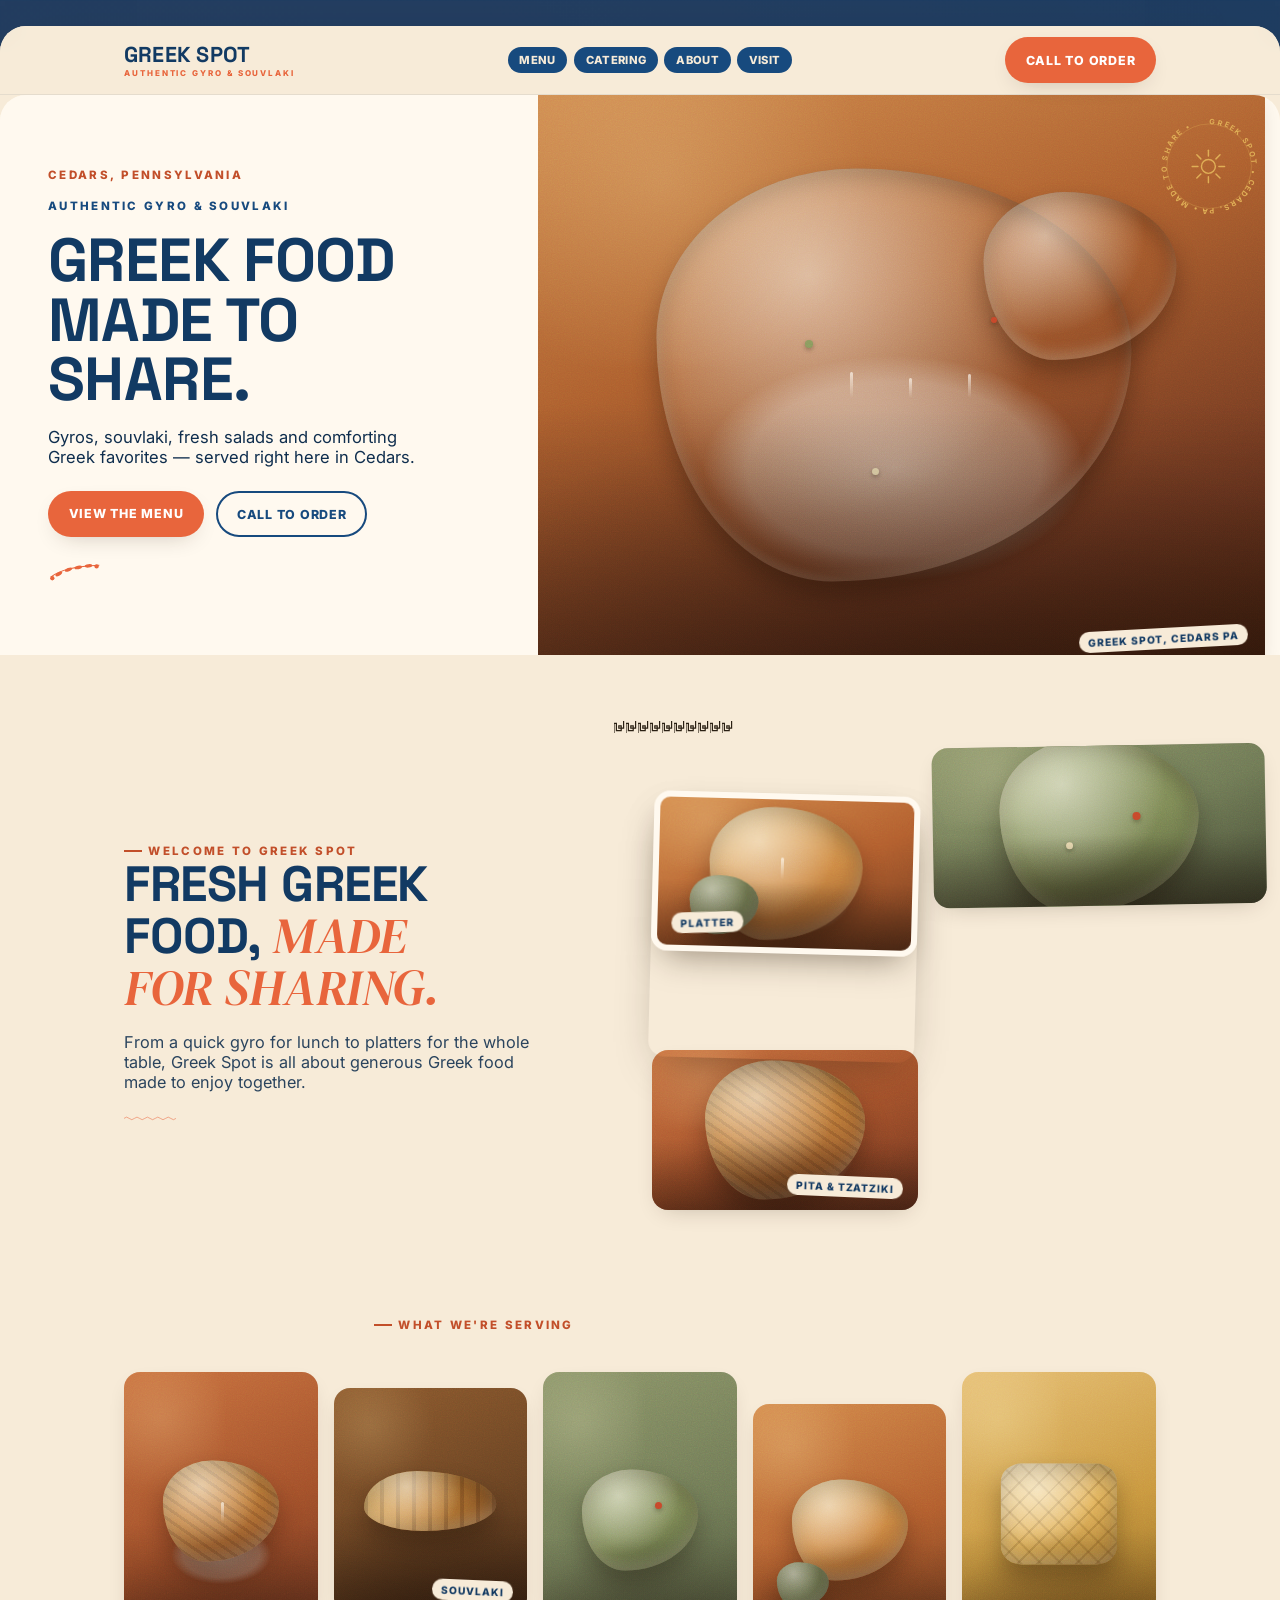
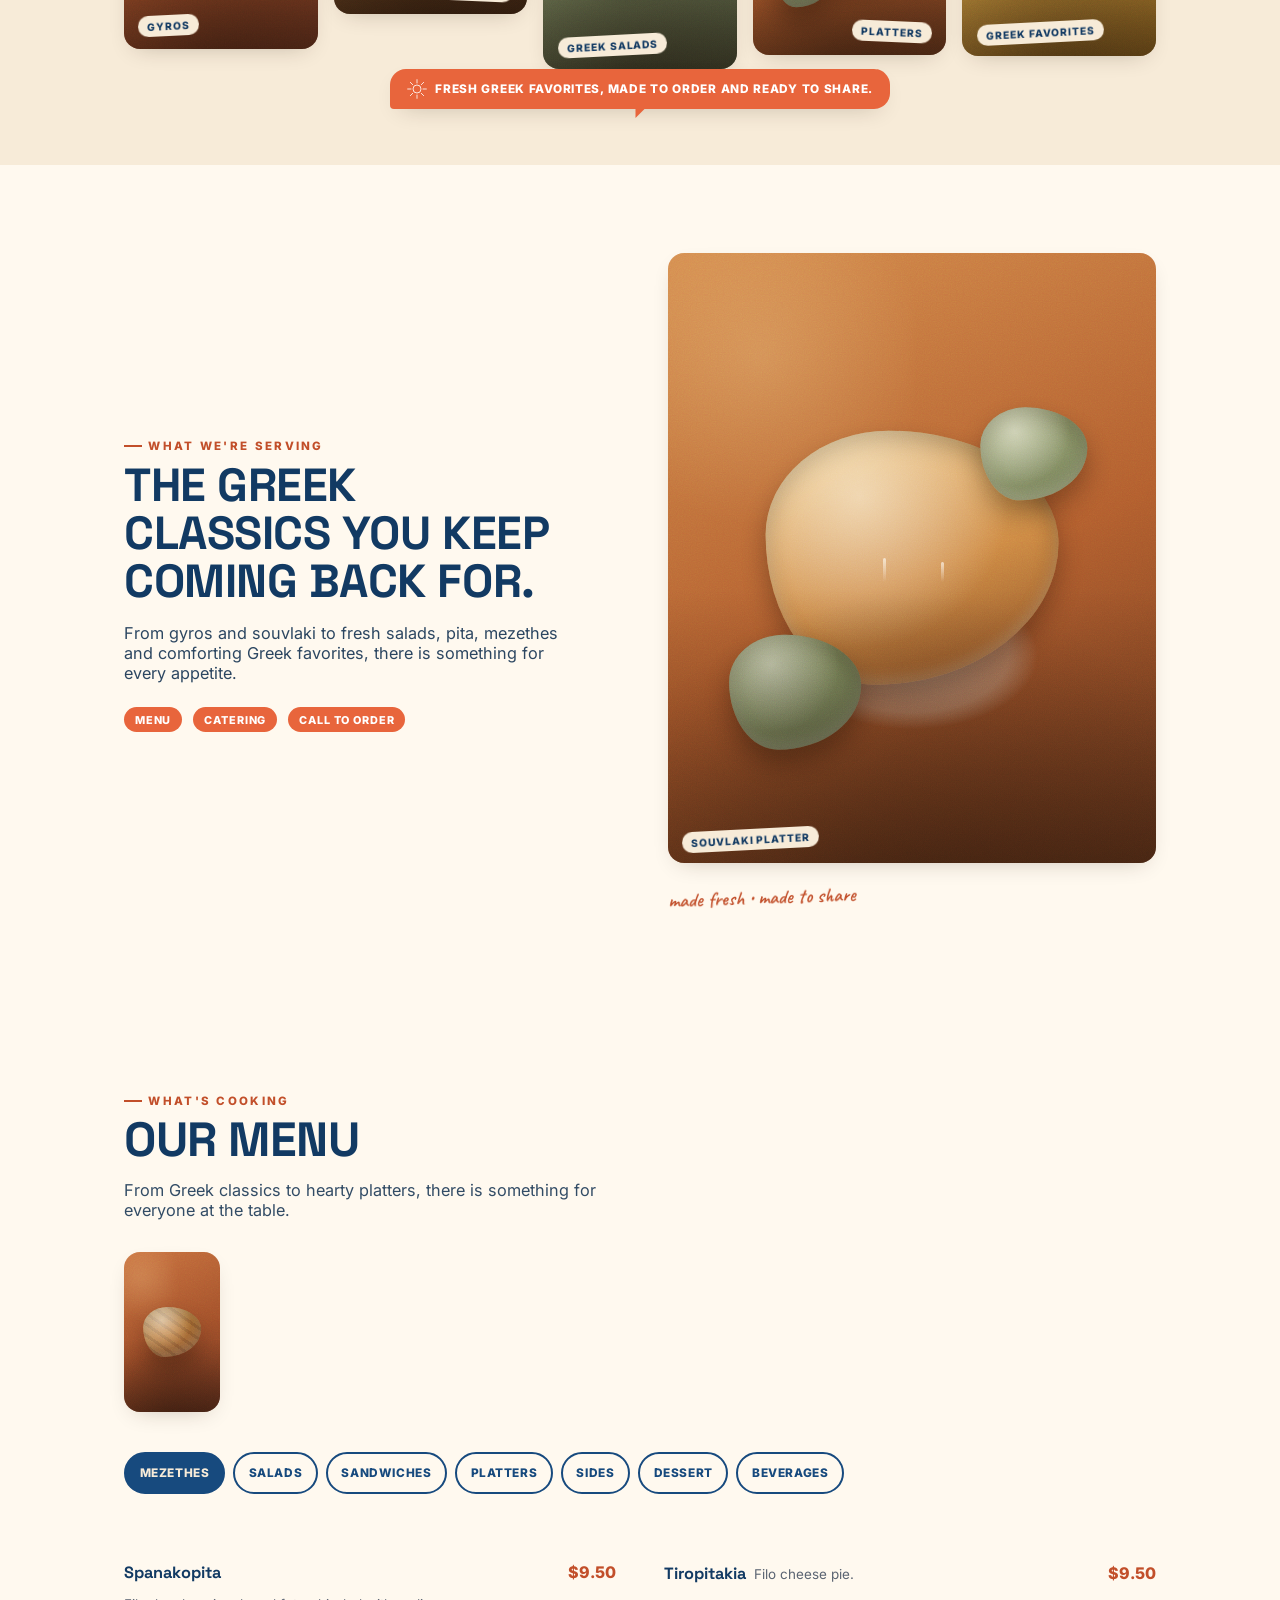
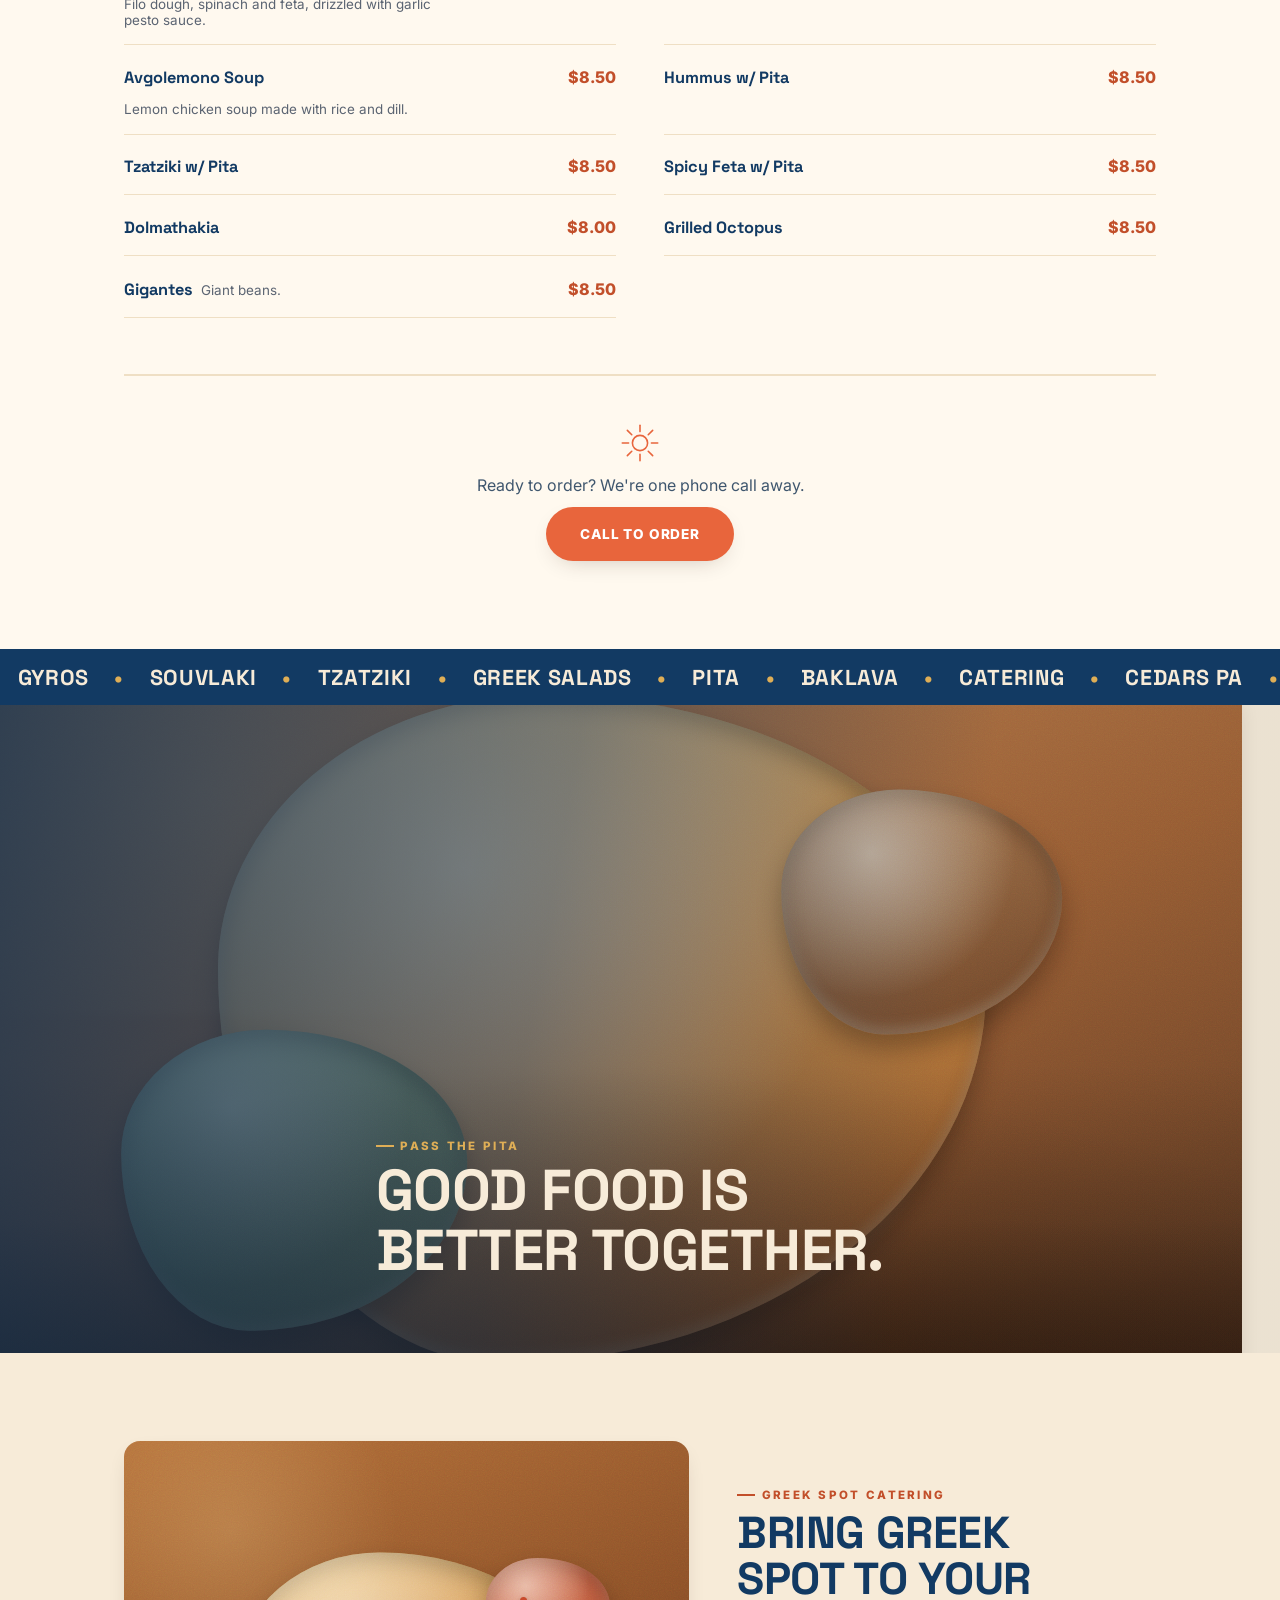
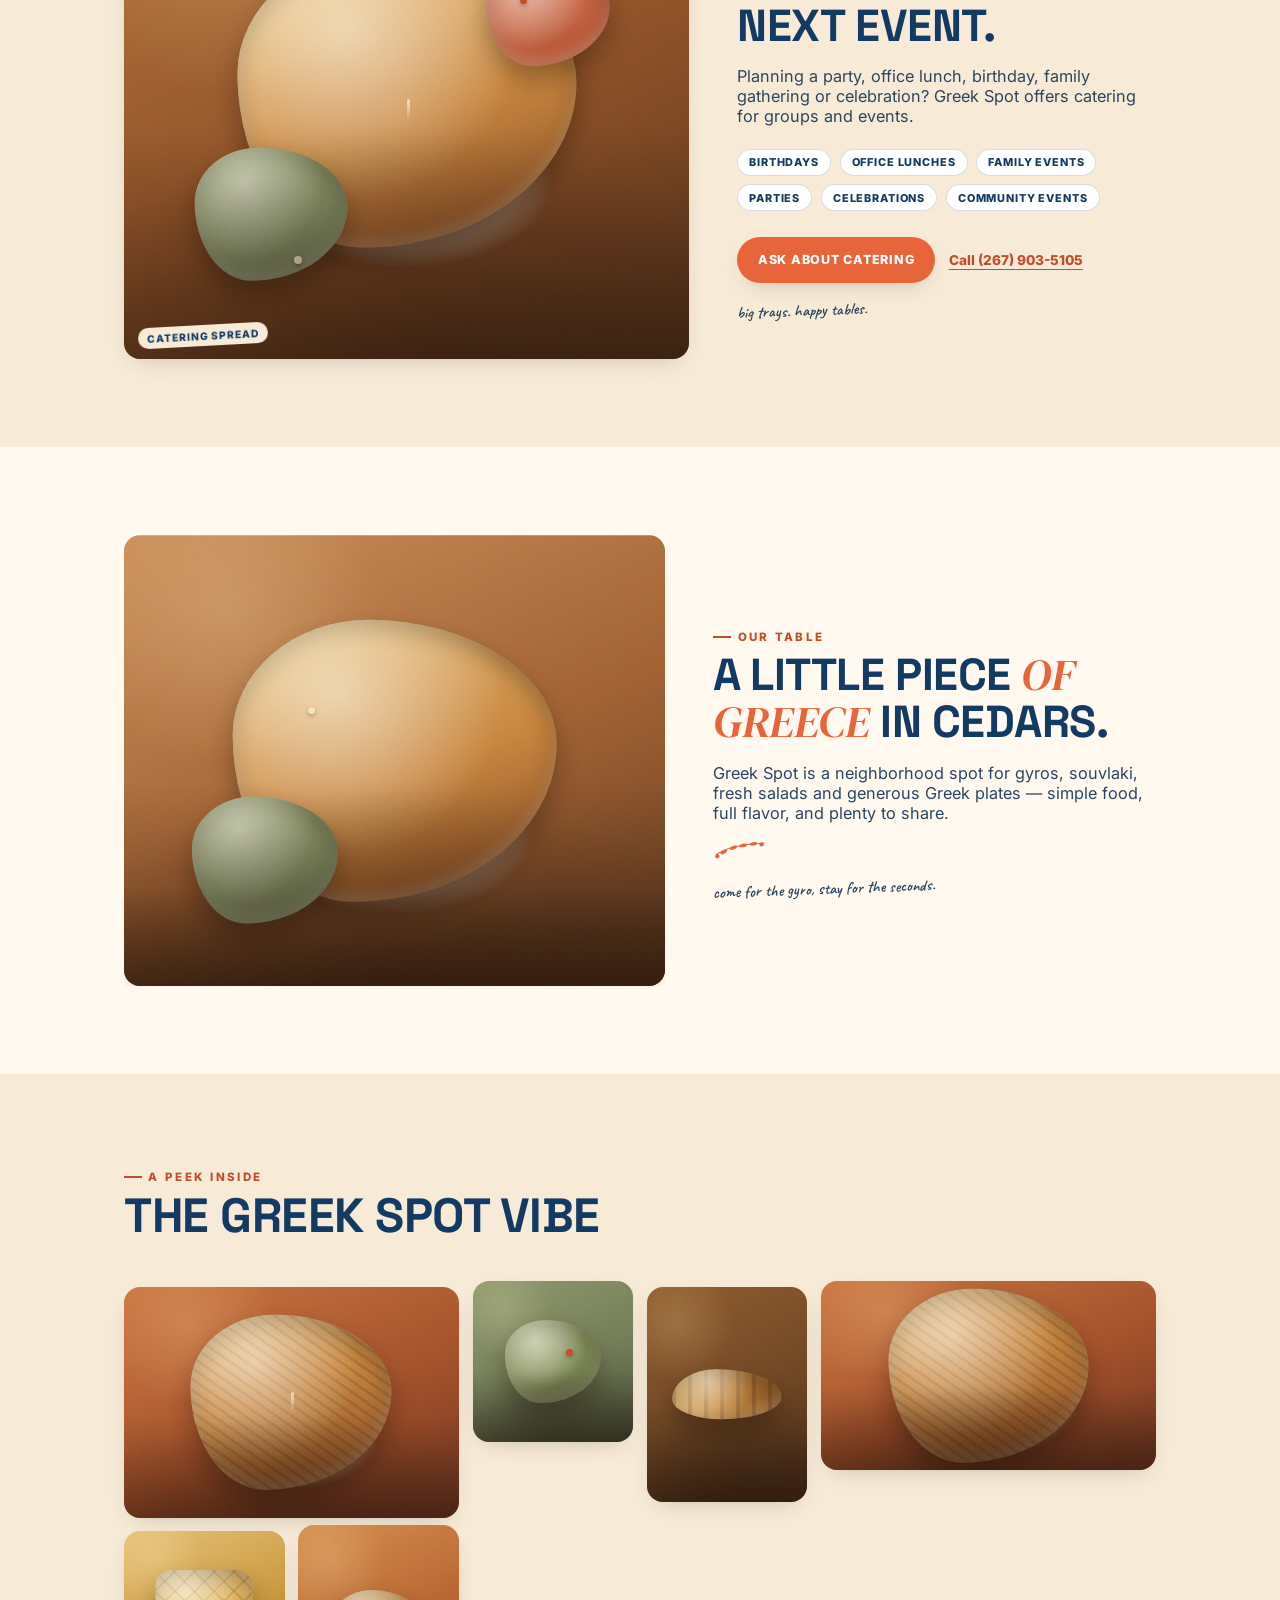
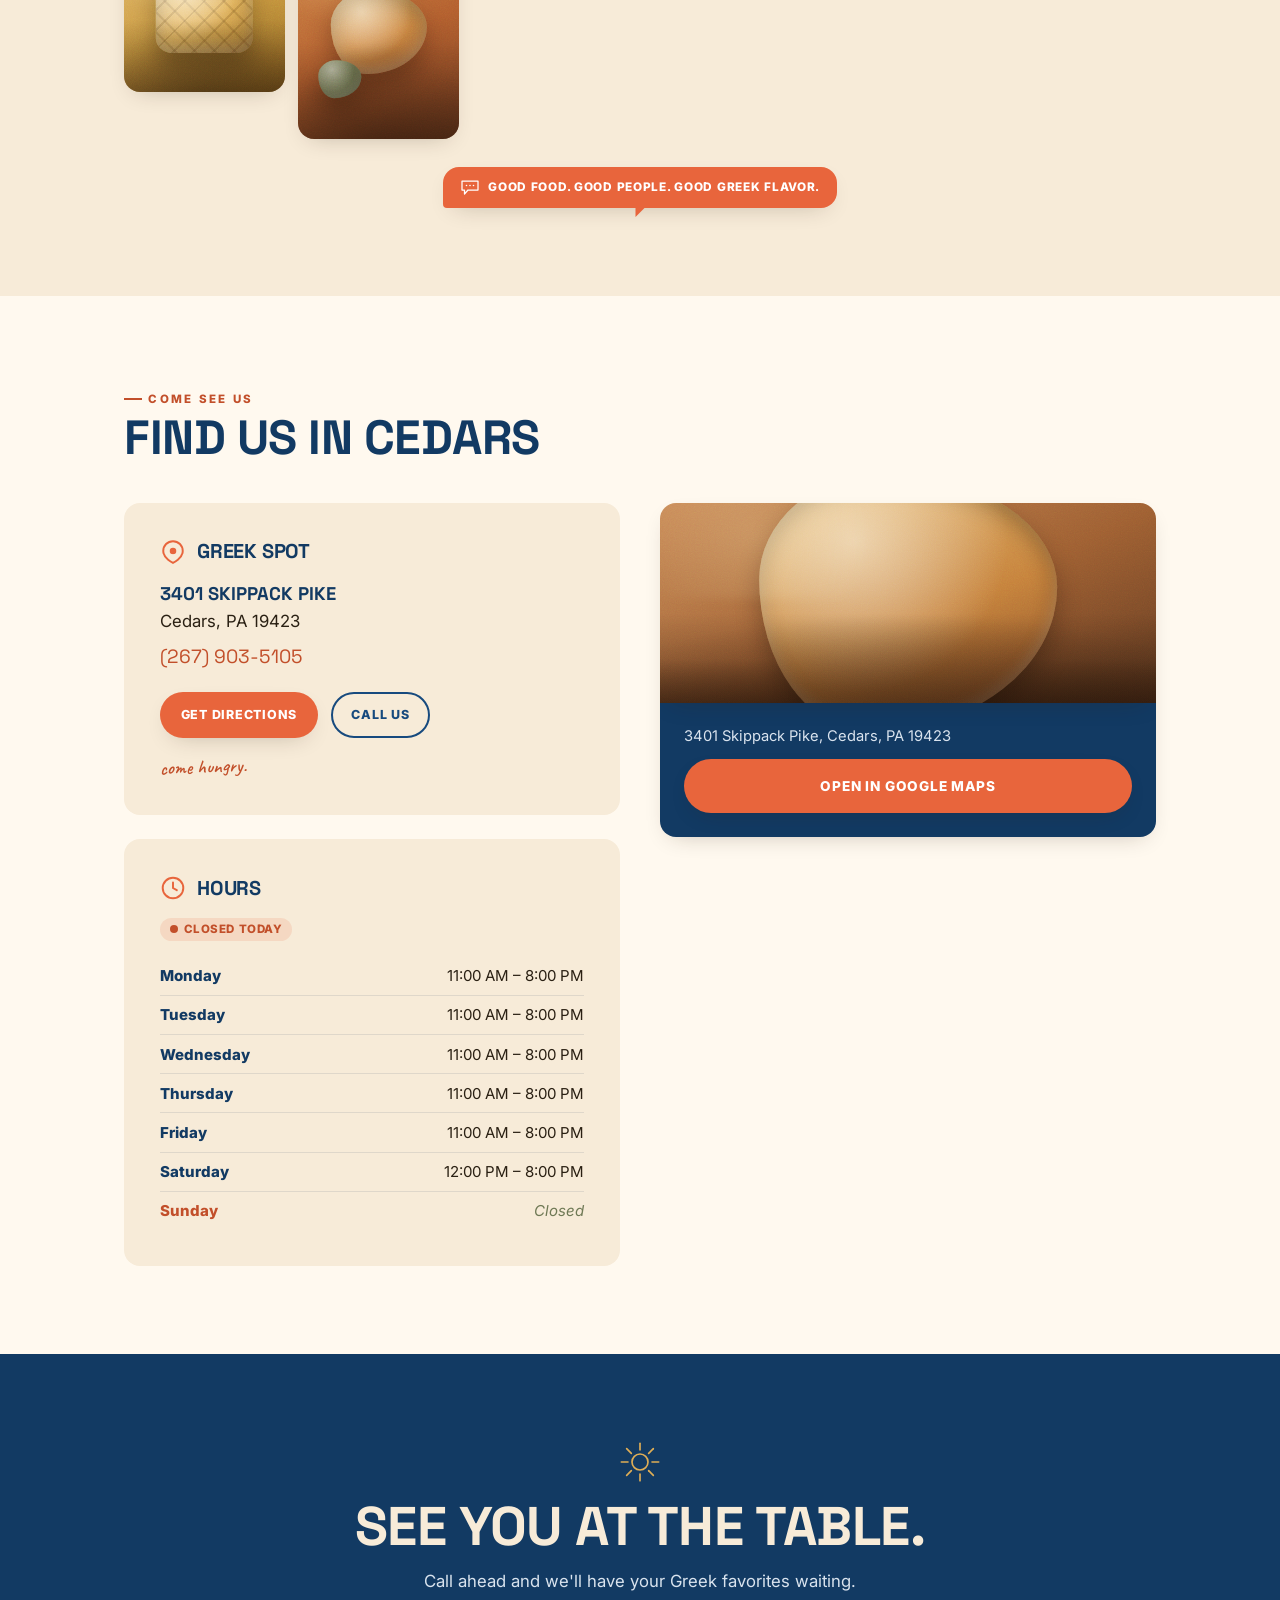
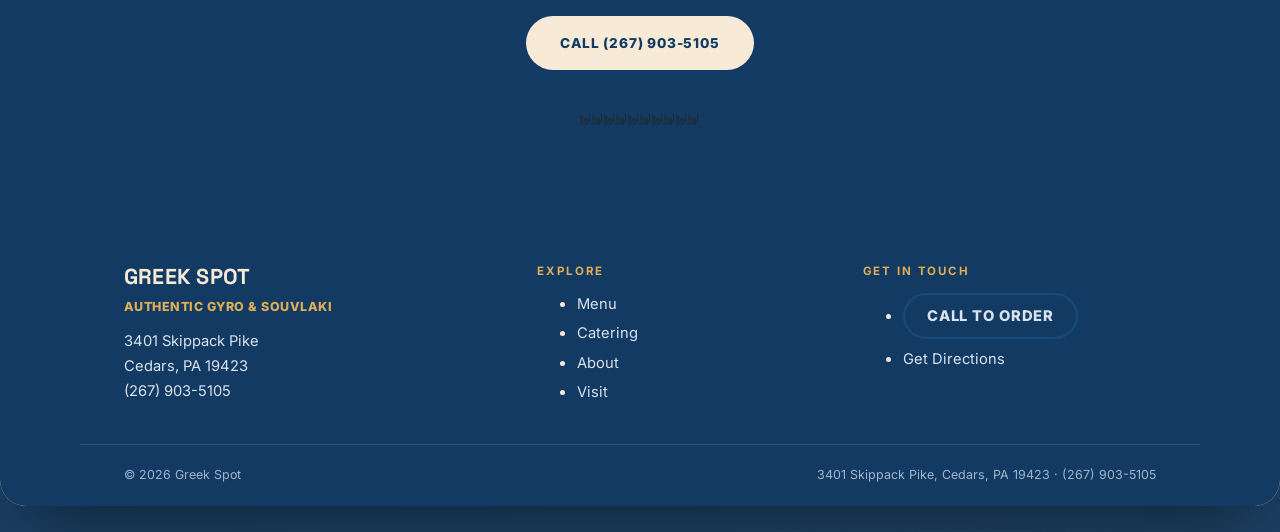
==== index.html @ 57c4d868 "Warm up the visual system: motion, texture, and honest food imagery Rebuilds the flat icon-on-solid-" ====
<!doctype html>
<html lang="en">
<head>
<meta charset="UTF-8">
<meta name="viewport" content="width=device-width, initial-scale=1.0">
<title>Greek Spot | Authentic Greek Food in Cedars, PA</title>
<meta name="description" content="Greek Spot in Cedars, PA serves authentic Greek favorites including gyros, souvlaki, salads, platters and more. Catering available. Call (267) 903-5105.">
<meta name="keywords" content="Greek restaurant Cedars PA, Greek food Cedars PA, gyro Cedars PA, souvlaki Cedars PA, Mediterranean food Cedars PA, Greek catering Cedars PA, Greek restaurant near Skippack, catering near Cedars PA">
<meta name="theme-color" content="#0B3B6E">

<!-- Open Graph -->
<meta property="og:type" content="restaurant.restaurant">
<meta property="og:title" content="Greek Spot | Authentic Greek Food in Cedars, PA">
<meta property="og:description" content="Gyros, souvlaki, Greek classics and Mediterranean favorites in Cedars, PA. Catering available. Call (267) 903-5105.">
<meta property="og:locale" content="en_US">

<link rel="icon" href="data:image/svg+xml,%3Csvg xmlns='http://www.w3.org/2000/svg' viewBox='0 0 64 64'%3E%3Crect width='64' height='64' rx='12' fill='%230B3B6E'/%3E%3Ccircle cx='32' cy='24' r='10' fill='none' stroke='%23F8EEDC' stroke-width='3'/%3E%3Cpath d='M32 8v6M32 42v6M8 24h6M52 24h6M15 7l4 4M45 7l-4 4' stroke='%23F8EEDC' stroke-width='3' stroke-linecap='round'/%3E%3C/svg%3E">

<link rel="preconnect" href="https://fonts.googleapis.com">
<link rel="preconnect" href="https://fonts.gstatic.com" crossorigin>
<link href="https://fonts.googleapis.com/css2?family=Space+Grotesk:wght@500;700&family=DM+Serif+Display:ital@0;1&family=Inter:wght@400;500;700;800&family=Caveat:wght@600;700&display=swap" rel="stylesheet">

<link rel="stylesheet" href="css/style.css">

<script type="application/ld+json">
{
  "@context": "https://schema.org",
  "@type": "Restaurant",
  "name": "Greek Spot",
  "servesCuisine": ["Greek", "Mediterranean"],
  "priceRange": "$$",
  "telephone": "+12679035105",
  "image": "",
  "address": {
    "@type": "PostalAddress",
    "streetAddress": "3401 Skippack Pike",
    "addressLocality": "Cedars",
    "addressRegion": "PA",
    "postalCode": "19423",
    "addressCountry": "US"
  },
  "acceptsReservations": "False",
  "openingHoursSpecification": [
    { "@type": "OpeningHoursSpecification", "dayOfWeek": "Monday", "opens": "11:00", "closes": "20:00" },
    { "@type": "OpeningHoursSpecification", "dayOfWeek": "Tuesday", "opens": "11:00", "closes": "20:00" },
    { "@type": "OpeningHoursSpecification", "dayOfWeek": "Wednesday", "opens": "11:00", "closes": "20:00" },
    { "@type": "OpeningHoursSpecification", "dayOfWeek": "Thursday", "opens": "11:00", "closes": "20:00" },
    { "@type": "OpeningHoursSpecification", "dayOfWeek": "Friday", "opens": "11:00", "closes": "20:00" },
    { "@type": "OpeningHoursSpecification", "dayOfWeek": "Saturday", "opens": "12:00", "closes": "20:00" }
  ],
  "menu": "https://example.com/#menu",
  "hasMenu": {
    "@type": "Menu",
    "name": "Greek Spot Menu"
  }
}
</script>
</head>
<body>
<a class="skip-link" href="#main">Skip to main content</a>

<div class="page-frame">
<div class="site-shell">

<!-- =========================================================
     SVG SYMBOL SPRITE — decorative Greek-inspired line art
     ========================================================= -->
<svg class="visually-hidden" aria-hidden="true" focusable="false">
  <defs>
    <symbol id="icon-key" viewBox="0 0 200 20">
      <pattern id="keyTile" width="20" height="20" patternUnits="userSpaceOnUse">
        <path d="M0 20 V4 H4 V16 H12 V8 H8 V12 H16 V0" fill="none" stroke="currentColor" stroke-width="2"/>
      </pattern>
      <rect width="200" height="20" fill="url(#keyTile)"/>
    </symbol>
    <symbol id="icon-olive" viewBox="0 0 100 40">
      <path d="M5 30 Q30 10 95 8" fill="none" stroke="currentColor" stroke-width="2"/>
      <ellipse cx="20" cy="24" rx="7" ry="3.2" transform="rotate(-30 20 24)" fill="currentColor"/>
      <ellipse cx="38" cy="16" rx="7" ry="3.2" transform="rotate(-20 38 16)" fill="currentColor"/>
      <ellipse cx="56" cy="12" rx="7" ry="3.2" transform="rotate(-10 56 12)" fill="currentColor"/>
      <ellipse cx="75" cy="9" rx="7" ry="3.2" transform="rotate(-5 75 9)" fill="currentColor"/>
      <circle cx="90" cy="10" r="4" fill="currentColor"/>
      <circle cx="8" cy="32" r="4" fill="currentColor"/>
    </symbol>
    <symbol id="icon-column" viewBox="0 0 40 100">
      <rect x="4" y="8" width="32" height="6" fill="currentColor"/>
      <path d="M8 14 h24 l-3 6 h-18 z" fill="currentColor"/>
      <rect x="10" y="20" width="20" height="66" fill="none" stroke="currentColor" stroke-width="2"/>
      <line x1="14" y1="20" x2="14" y2="86" stroke="currentColor" stroke-width="1"/>
      <line x1="20" y1="20" x2="20" y2="86" stroke="currentColor" stroke-width="1"/>
      <line x1="26" y1="20" x2="26" y2="86" stroke="currentColor" stroke-width="1"/>
      <rect x="4" y="86" width="32" height="6" fill="currentColor"/>
      <rect x="0" y="92" width="40" height="6" fill="currentColor"/>
    </symbol>
    <symbol id="icon-sun" viewBox="0 0 60 60">
      <circle cx="30" cy="30" r="12" fill="none" stroke="currentColor" stroke-width="2.5"/>
      <g stroke="currentColor" stroke-width="2.5" stroke-linecap="round">
        <line x1="30" y1="2" x2="30" y2="12"/>
        <line x1="30" y1="48" x2="30" y2="58"/>
        <line x1="2" y1="30" x2="12" y2="30"/>
        <line x1="48" y1="30" x2="58" y2="30"/>
        <line x1="10" y1="10" x2="17" y2="17"/>
        <line x1="43" y1="43" x2="50" y2="50"/>
        <line x1="50" y1="10" x2="43" y2="17"/>
        <line x1="17" y1="43" x2="10" y2="50"/>
      </g>
    </symbol>
    <symbol id="icon-amphora" viewBox="0 0 60 100">
      <path d="M22 6 h16 v8 c8 4 12 14 12 24 c0 20 -8 26 -8 40 c0 10 4 12 4 16 h-32 c0-4 4-6 4-16 c0-14 -8-20 -8-40 c0-10 4-20 12-24z" fill="none" stroke="currentColor" stroke-width="2.5"/>
      <line x1="8" y1="34" x2="0" y2="26" stroke="currentColor" stroke-width="2.5"/>
      <line x1="52" y1="34" x2="60" y2="26" stroke="currentColor" stroke-width="2.5"/>
      <path d="M8 34 C2 40 2 50 10 54" fill="none" stroke="currentColor" stroke-width="2.5"/>
      <path d="M52 34 C58 40 58 50 50 54" fill="none" stroke="currentColor" stroke-width="2.5"/>
      <line x1="18" y1="50" x2="42" y2="50" stroke="currentColor" stroke-width="1.5"/>
    </symbol>
    <symbol id="icon-skewer" viewBox="0 0 100 40">
      <line x1="4" y1="20" x2="96" y2="20" stroke="currentColor" stroke-width="2.5" stroke-linecap="round"/>
      <rect x="14" y="10" width="14" height="20" rx="3" fill="currentColor"/>
      <rect x="34" y="8" width="14" height="24" rx="3" fill="currentColor" opacity="0.8"/>
      <rect x="54" y="10" width="14" height="20" rx="3" fill="currentColor"/>
      <rect x="74" y="8" width="14" height="24" rx="3" fill="currentColor" opacity="0.8"/>
    </symbol>
    <symbol id="icon-gyro" viewBox="0 0 60 80">
      <path d="M30 4 C14 4 8 40 8 56 C8 68 18 76 30 76 C42 76 52 68 52 56 C52 40 46 4 30 4 Z" fill="none" stroke="currentColor" stroke-width="2.5"/>
      <path d="M14 24 h32 M12 38 h36 M12 52 h36 M16 64 h28" stroke="currentColor" stroke-width="1.6"/>
    </symbol>
    <symbol id="icon-bowl" viewBox="0 0 80 50">
      <path d="M6 20 h68 c0 16 -15 26 -34 26 S6 36 6 20 Z" fill="none" stroke="currentColor" stroke-width="2.5"/>
      <ellipse cx="40" cy="20" rx="34" ry="7" fill="none" stroke="currentColor" stroke-width="2.5"/>
      <circle cx="28" cy="18" r="3" fill="currentColor"/>
      <circle cx="44" cy="15" r="3" fill="currentColor"/>
      <circle cx="54" cy="19" r="3" fill="currentColor"/>
    </symbol>
    <symbol id="icon-wave" viewBox="0 0 200 20">
      <path d="M0 10 Q10 0 20 10 T40 10 T60 10 T80 10 T100 10 T120 10 T140 10 T160 10 T180 10 T200 10" fill="none" stroke="currentColor" stroke-width="2"/>
    </symbol>
    <symbol id="icon-temple" viewBox="0 0 100 60">
      <polygon points="50,4 92,26 8,26" fill="none" stroke="currentColor" stroke-width="2.5"/>
      <line x1="4" y1="30" x2="96" y2="30" stroke="currentColor" stroke-width="2.5"/>
      <g stroke="currentColor" stroke-width="2.5">
        <line x1="12" y1="30" x2="12" y2="52"/>
        <line x1="24" y1="30" x2="24" y2="52"/>
        <line x1="36" y1="30" x2="36" y2="52"/>
        <line x1="50" y1="30" x2="50" y2="52"/>
        <line x1="64" y1="30" x2="64" y2="52"/>
        <line x1="76" y1="30" x2="76" y2="52"/>
        <line x1="88" y1="30" x2="88" y2="52"/>
      </g>
      <line x1="4" y1="56" x2="96" y2="56" stroke="currentColor" stroke-width="3"/>
    </symbol>
    <symbol id="icon-baklava" viewBox="0 0 80 60">
      <rect x="6" y="14" width="68" height="32" rx="2" fill="none" stroke="currentColor" stroke-width="2.5"/>
      <line x1="6" y1="30" x2="74" y2="30" stroke="currentColor" stroke-width="1.5"/>
      <line x1="20" y1="14" x2="20" y2="46" stroke="currentColor" stroke-width="1.5"/>
      <line x1="34" y1="14" x2="34" y2="46" stroke="currentColor" stroke-width="1.5"/>
      <line x1="48" y1="14" x2="48" y2="46" stroke="currentColor" stroke-width="1.5"/>
      <line x1="62" y1="14" x2="62" y2="46" stroke="currentColor" stroke-width="1.5"/>
    </symbol>
    <symbol id="icon-table" viewBox="0 0 120 80">
      <circle cx="30" cy="24" r="14" fill="none" stroke="currentColor" stroke-width="2"/>
      <circle cx="90" cy="20" r="10" fill="none" stroke="currentColor" stroke-width="2"/>
      <circle cx="60" cy="50" r="18" fill="none" stroke="currentColor" stroke-width="2"/>
      <circle cx="20" cy="58" r="9" fill="none" stroke="currentColor" stroke-width="2"/>
      <circle cx="100" cy="56" r="11" fill="none" stroke="currentColor" stroke-width="2"/>
    </symbol>
    <symbol id="icon-check" viewBox="0 0 20 20">
      <circle cx="10" cy="10" r="9" fill="none" stroke="currentColor" stroke-width="1.5"/>
      <path d="M6 10 l3 3 l6 -7" fill="none" stroke="currentColor" stroke-width="1.8" stroke-linecap="round" stroke-linejoin="round"/>
    </symbol>
    <symbol id="icon-pin" viewBox="0 0 24 24">
      <path d="M12 2 C7 2 3 6 3 11 c0 7 9 11 9 11 s9-4 9-11 c0-5-4-9-9-9z" fill="none" stroke="currentColor" stroke-width="1.8"/>
      <circle cx="12" cy="11" r="3" fill="currentColor"/>
    </symbol>
    <symbol id="icon-phone" viewBox="0 0 24 24">
      <path d="M6.6 2h3l1.6 4.6-2.2 1.7a13 13 0 0 0 6.3 6.3l1.7-2.2 4.6 1.6v3c0 1.1-.9 2-2 2C10.6 19 5 13.4 5 4.6c0-1.1.9-2 2-2z" fill="currentColor"/>
    </symbol>
    <symbol id="icon-clock" viewBox="0 0 24 24">
      <circle cx="12" cy="12" r="9.5" fill="none" stroke="currentColor" stroke-width="1.8"/>
      <path d="M12 7v5l3.5 2" fill="none" stroke="currentColor" stroke-width="1.8" stroke-linecap="round"/>
    </symbol>
    <symbol id="icon-stamp-ring" viewBox="0 0 160 160">
      <path id="stampCircle" fill="none" d="M80,14 a66,66 0 1,1 -0.1,0"/>
      <text font-family="'Inter', sans-serif" font-weight="700" font-size="11.5" letter-spacing="3" fill="currentColor">
        <textPath href="#stampCircle" startOffset="0%">GREEK SPOT &#8226; CEDARS, PA &#8226; MADE TO SHARE &#8226; </textPath>
      </text>
      <circle cx="80" cy="80" r="66" fill="none" stroke="currentColor" stroke-width="1" opacity="0.5"/>
    </symbol>
    <symbol id="icon-plate" viewBox="0 0 80 80">
      <circle cx="40" cy="40" r="34" fill="none" stroke="currentColor" stroke-width="2.5"/>
      <circle cx="40" cy="40" r="20" fill="none" stroke="currentColor" stroke-width="1.6"/>
      <path d="M28 36 q12 -10 24 0 q-4 12 -12 12 q-8 0 -12 -12z" fill="currentColor" opacity="0.85"/>
    </symbol>
    <symbol id="icon-speech" viewBox="0 0 40 32">
      <path d="M4 4h32v18H16l-7 8v-8H4z" fill="none" stroke="currentColor" stroke-width="2.5" stroke-linejoin="round"/>
      <circle cx="13" cy="13" r="1.6" fill="currentColor"/>
      <circle cx="20" cy="13" r="1.6" fill="currentColor"/>
      <circle cx="27" cy="13" r="1.6" fill="currentColor"/>
    </symbol>
    <symbol id="icon-scribble" viewBox="0 0 120 10" preserveAspectRatio="none">
      <path d="M2 6 Q20 2 38 6 T74 6 T110 5" fill="none" stroke="currentColor" stroke-width="3" stroke-linecap="round"/>
    </symbol>
  </defs>
</svg>

<!-- =========================================================
     HEADER
     ========================================================= -->
<header class="site-header" id="site-header">
  <div class="container nav">
    <a href="#home" class="wordmark">GREEK SPOT<span class="sub">Authentic Gyro &amp; Souvlaki</span></a>

    <nav class="nav__links" aria-label="Primary">
      <a href="#menu">Menu</a>
      <a href="#catering">Catering</a>
      <a href="#about">About</a>
      <a href="#visit">Visit</a>
    </nav>

    <div class="nav__actions">
      <a href="tel:2679035105" class="btn btn--primary">Call to Order</a>
      <button type="button" class="nav__toggle" id="nav-toggle" aria-expanded="false" aria-controls="mobile-menu">
        <svg viewBox="0 0 24 24" fill="none" stroke="currentColor" stroke-width="2" stroke-linecap="round" aria-hidden="true"><line x1="3" y1="6" x2="21" y2="6"/><line x1="3" y1="12" x2="21" y2="12"/><line x1="3" y1="18" x2="21" y2="18"/></svg>
        <span class="visually-hidden">Open menu</span>
      </button>
    </div>
  </div>
</header>

<div class="mobile-menu" id="mobile-menu">
  <nav class="mobile-menu__links" aria-label="Mobile">
    <a href="#menu" data-menu-link>Menu</a>
    <a href="#catering" data-menu-link>Catering</a>
    <a href="#about" data-menu-link>About</a>
    <a href="#visit" data-menu-link>Visit</a>
  </nav>
  <div class="mobile-menu__foot">
    <a href="tel:2679035105" class="mobile-menu__phone">(267) 903-5105</a>
    <a href="tel:2679035105" class="btn btn--primary btn--block">Call to Order</a>
  </div>
</div>

<main id="main">

  <!-- =========================================================
       HERO
       ========================================================= -->
  <section class="hero" id="home">
    <div class="hero__grid">
      <div class="hero__copy">
        <span class="hero__label anim">Cedars, Pennsylvania</span>
        <p class="hero__sub anim">Authentic Gyro &amp; Souvlaki</p>
        <h1 class="hero__title">
          <span class="hero__word"><span>Greek Food</span></span><br>
          <span class="hero__word"><span>Made to Share.</span></span>
        </h1>
        <p class="hero__lede anim">Gyros, souvlaki, fresh salads and comforting Greek favorites — served right here in Cedars.</p>
        <div class="hero__actions anim">
          <a href="#menu" class="btn btn--primary">View the Menu</a>
          <a href="tel:2679035105" class="btn btn--outline">Call to Order</a>
        </div>
        <svg class="hero__doodle" viewBox="0 0 100 40" aria-hidden="true"><use href="#icon-olive"/></svg>
      </div>

      <div class="hero__media" id="hero-media">
        <div class="scene scene--hero" role="img" aria-label="A warm platter of Greek food, gyro meat, pita and tzatziki, set for sharing">
          <div class="scene__glow"></div>
          <div class="scene__blob"></div>
          <div class="scene__blob scene__blob--sm2"></div>
          <div class="scene__rim"></div>
          <span class="scene__garnish" style="left:38%;top:44%;width:8px;height:8px;background:#8A9B5E;"></span>
          <span class="scene__garnish" style="left:63%;top:40%;width:6px;height:6px;background:#C7472A;"></span>
          <span class="scene__garnish" style="left:47%;top:66%;width:7px;height:7px;background:#F3E3B8;"></span>
          <span class="scene__steam" style="left:44%;height:26px;animation-delay:0s;"></span>
          <span class="scene__steam" style="left:52%;height:20px;animation-delay:1.1s;"></span>
          <span class="scene__steam" style="left:60%;height:24px;animation-delay:2s;"></span>
          <span class="scene__label">Greek Spot, Cedars PA</span>
        </div>
        <div class="stamp stamp--hero reveal-scale" style="transition-delay:.5s" aria-hidden="true">
          <svg class="stamp__ring" viewBox="0 0 160 160"><use href="#icon-stamp-ring"/></svg>
          <svg class="stamp__icon" viewBox="0 0 60 60"><use href="#icon-sun"/></svg>
        </div>
      </div>
    </div>
  </section>

  <!-- =========================================================
       INTRO / WELCOME
       ========================================================= -->
  <section class="intro" id="welcome">
    <div class="container intro__grid">
      <div class="intro__text reveal">
        <span class="eyebrow">Welcome to Greek Spot</span>
        <h2>Fresh Greek food, <em>made for sharing.</em></h2>
        <p>From a quick gyro for lunch to platters for the whole table, Greek Spot is all about generous Greek food made to enjoy together.</p>
        <svg class="intro__doodle" viewBox="0 0 100 40" aria-hidden="true"><use href="#icon-wave"/></svg>
      </div>

      <div class="intro__collage reveal">
        <svg class="intro__key" viewBox="0 0 200 20" aria-hidden="true"><use href="#icon-key"/></svg>

        <div class="scene-card">
          <div class="scene scene--platter" role="img" aria-label="A generous Greek platter of grilled meat, pita, rice and tzatziki">
            <div class="scene__glow"></div>
            <div class="scene__blob"></div>
            <div class="scene__blob scene__blob--sm"></div>
            <div class="scene__rim"></div>
            <span class="scene__steam" style="left:48%;height:22px;"></span>
            <span class="scene__label">Platter</span>
          </div>
        </div>

        <div class="scene-card">
          <div class="scene scene--salad" role="img" aria-label="A fresh Greek salad with feta and olives">
            <div class="scene__glow"></div>
            <div class="scene__blob"></div>
            <span class="scene__garnish" style="left:60%;top:42%;width:8px;height:8px;background:#C7472A;"></span>
            <span class="scene__garnish" style="left:40%;top:60%;width:7px;height:7px;background:#F3E3B8;"></span>
          </div>
        </div>

        <div class="scene-card">
          <div class="scene scene--gyro" role="img" aria-label="Pita, tzatziki and warm gyro meat">
            <div class="scene__glow"></div>
            <div class="scene__blob"></div>
            <div class="scene__rim"></div>
            <span class="scene__label scene__label--alt">Pita &amp; Tzatziki</span>
          </div>
        </div>
      </div>
    </div>
  </section>

  <!-- =========================================================
       FOOD FEATURE STRIP
       ========================================================= -->
  <section class="strip" aria-label="Food highlights">
    <div class="container section-head">
      <span class="eyebrow reveal">What We're Serving</span>
    </div>
    <div class="container strip__row">
      <div class="strip__item reveal">
        <div class="scene-card">
          <div class="scene scene--gyro" role="img" aria-label="Gyro wrap with warm pita and gyro meat">
            <div class="scene__glow"></div>
            <div class="scene__blob"></div>
            <div class="scene__rim"></div>
            <span class="scene__steam" style="left:50%;height:20px;"></span>
            <span class="scene__label">Gyros</span>
          </div>
        </div>
      </div>
      <div class="strip__item reveal" style="transition-delay:.08s">
        <div class="scene-card">
          <div class="scene scene--souvlaki" role="img" aria-label="Souvlaki skewers grilling">
            <div class="scene__glow"></div>
            <div class="scene__blob"></div>
            <span class="scene__label scene__label--alt">Souvlaki</span>
          </div>
        </div>
      </div>
      <div class="strip__item reveal" style="transition-delay:.16s">
        <div class="scene-card">
          <div class="scene scene--salad" role="img" aria-label="Fresh Greek salad">
            <div class="scene__glow"></div>
            <div class="scene__blob"></div>
            <span class="scene__garnish" style="left:58%;top:44%;width:7px;height:7px;background:#C7472A;"></span>
            <span class="scene__label">Greek Salads</span>
          </div>
        </div>
      </div>
      <div class="strip__item reveal" style="transition-delay:.24s">
        <div class="scene-card">
          <div class="scene scene--platter" role="img" aria-label="Greek platter with grilled meat, rice and pita">
            <div class="scene__glow"></div>
            <div class="scene__blob"></div>
            <div class="scene__blob scene__blob--sm"></div>
            <span class="scene__label scene__label--alt">Platters</span>
          </div>
        </div>
      </div>
      <div class="strip__item reveal" style="transition-delay:.32s">
        <div class="scene-card">
          <div class="scene scene--favorites" role="img" aria-label="Baklava and Greek desserts">
            <div class="scene__glow"></div>
            <div class="scene__blob"></div>
            <span class="scene__label">Greek Favorites</span>
          </div>
        </div>
      </div>
    </div>
    <div class="container" style="text-align:center;">
      <div class="info-bubble info-bubble--center reveal">
        <svg aria-hidden="true"><use href="#icon-sun"/></svg>
        Fresh Greek favorites, made to order and ready to share.
      </div>
    </div>
  </section>

  <!-- =========================================================
       FEATURED TWO-COLUMN
       ========================================================= -->
  <section class="featured">
    <div class="container featured__grid">
      <div class="featured__text reveal">
        <span class="eyebrow">What We're Serving</span>
        <h2>The Greek classics you keep coming back for.</h2>
        <p>From gyros and souvlaki to fresh salads, pita, mezethes and comforting Greek favorites, there is something for every appetite.</p>
        <div class="featured__actions">
          <a href="#menu" class="chip chip--orange">Menu</a>
          <a href="#catering" class="chip chip--orange">Catering</a>
          <a href="tel:2679035105" class="chip chip--orange">Call to Order</a>
        </div>
      </div>
      <div class="featured__media reveal">
        <div class="scene-card">
          <div class="scene scene--platter" role="img" aria-label="A souvlaki platter with grilled meat, pita, fries, rice and tzatziki">
            <div class="scene__glow"></div>
            <div class="scene__blob"></div>
            <div class="scene__blob scene__blob--sm"></div>
            <div class="scene__blob scene__blob--sm2 scene__blob--olive"></div>
            <div class="scene__rim"></div>
            <span class="scene__steam" style="left:44%;height:24px;animation-delay:.3s;"></span>
            <span class="scene__steam" style="left:56%;height:20px;animation-delay:1.4s;"></span>
            <span class="scene__label">Souvlaki Platter</span>
          </div>
        </div>
        <p class="featured__note hand">made fresh &bull; made to share</p>
      </div>
    </div>
  </section>

  <!-- =========================================================
       MENU
       ========================================================= -->
  <section class="menu-section" id="menu">
    <div class="container">
      <div class="section-head section-head--row reveal">
        <div>
          <span class="eyebrow">What's Cooking</span>
          <h2>Our Menu</h2>
          <p>From Greek classics to hearty platters, there is something for everyone at the table.</p>
        </div>
        <div class="scene-card">
          <div class="scene scene--gyro" role="img" aria-label="Spanakopita, filo pastry with spinach and feta">
            <div class="scene__glow"></div>
            <div class="scene__blob"></div>
          </div>
        </div>
      </div>

      <div class="menu-tabs" role="tablist" aria-label="Menu categories" id="menu-tabs">
        <button class="menu-tab" role="tab" id="tab-mezethes" aria-controls="panel-mezethes" aria-selected="true" data-tab="mezethes">Mezethes</button>
        <button class="menu-tab" role="tab" id="tab-salads" aria-controls="panel-salads" aria-selected="false" tabindex="-1" data-tab="salads">Salads</button>
        <button class="menu-tab" role="tab" id="tab-sandwiches" aria-controls="panel-sandwiches" aria-selected="false" tabindex="-1" data-tab="sandwiches">Sandwiches</button>
        <button class="menu-tab" role="tab" id="tab-platters" aria-controls="panel-platters" aria-selected="false" tabindex="-1" data-tab="platters">Platters</button>
        <button class="menu-tab" role="tab" id="tab-sides" aria-controls="panel-sides" aria-selected="false" tabindex="-1" data-tab="sides">Sides</button>
        <button class="menu-tab" role="tab" id="tab-dessert" aria-controls="panel-dessert" aria-selected="false" tabindex="-1" data-tab="dessert">Dessert</button>
        <button class="menu-tab" role="tab" id="tab-beverages" aria-controls="panel-beverages" aria-selected="false" tabindex="-1" data-tab="beverages">Beverages</button>
      </div>

      <div class="menu-panels">

        <div class="menu-panel is-active" id="panel-mezethes" role="tabpanel" aria-labelledby="tab-mezethes" tabindex="0">
          <div class="menu-grid menu-grid--cols2">
            <div class="menu-item">
              <span class="menu-item__name">Spanakopita<span class="menu-item__desc">Filo dough, spinach and feta, drizzled with garlic pesto sauce.</span></span>
              <span class="menu-item__price">$9.50</span>
            </div>
            <div class="menu-item">
              <span class="menu-item__name">Tiropitakia<span class="menu-item__desc">Filo cheese pie.</span></span>
              <span class="menu-item__price">$9.50</span>
            </div>
            <div class="menu-item">
              <span class="menu-item__name">Avgolemono Soup<span class="menu-item__desc">Lemon chicken soup made with rice and dill.</span></span>
              <span class="menu-item__price">$8.50</span>
            </div>
            <div class="menu-item">
              <span class="menu-item__name">Hummus w/ Pita</span>
              <span class="menu-item__price">$8.50</span>
            </div>
            <div class="menu-item">
              <span class="menu-item__name">Tzatziki w/ Pita</span>
              <span class="menu-item__price">$8.50</span>
            </div>
            <div class="menu-item">
              <span class="menu-item__name">Spicy Feta w/ Pita</span>
              <span class="menu-item__price">$8.50</span>
            </div>
            <div class="menu-item">
              <span class="menu-item__name">Dolmathakia</span>
              <span class="menu-item__price">$8.00</span>
            </div>
            <div class="menu-item">
              <span class="menu-item__name">Grilled Octopus</span>
              <span class="menu-item__price">$8.50</span>
            </div>
            <div class="menu-item">
              <span class="menu-item__name">Gigantes<span class="menu-item__desc">Giant beans.</span></span>
              <span class="menu-item__price">$8.50</span>
            </div>
          </div>
        </div>

        <div class="menu-panel" id="panel-salads" role="tabpanel" aria-labelledby="tab-salads" tabindex="0" hidden>
          <div class="menu-grid menu-grid--cols2">
            <div class="menu-item">
              <span class="menu-item__name">Greek Salad<span class="menu-item__desc">Lettuce, tomatoes, onion and feta.</span></span>
              <span class="menu-item__price">$9.50</span>
            </div>
            <div class="menu-item">
              <span class="menu-item__name">Horiatiki Salad<span class="menu-item__desc">Cucumbers, tomatoes, onions, feta and olive oil vinaigrette.</span></span>
              <span class="menu-item__price">$10.50</span>
            </div>
          </div>
          <div class="menu-addon">Add grilled chicken or gyro meat to any salad — <strong>$4.00</strong></div>
        </div>

        <div class="menu-panel" id="panel-sandwiches" role="tabpanel" aria-labelledby="tab-sandwiches" tabindex="0" hidden>
          <p class="menu-panel__note">Served with lettuce, tomatoes, onions, tzatziki sauce and a side of fries.</p>
          <div class="menu-grid menu-grid--cols2">
            <div class="menu-item">
              <span class="menu-item__name">Beef &amp; Lamb Gyro</span>
              <span class="menu-item__price">$11.50</span>
            </div>
            <div class="menu-item">
              <span class="menu-item__name">Chicken Gyro</span>
              <span class="menu-item__price">$11.50</span>
            </div>
            <div class="menu-item">
              <span class="menu-item__name">Pork Souvlaki</span>
              <span class="menu-item__price">$11.50</span>
            </div>
            <div class="menu-item">
              <span class="menu-item__name">Veggie Pita <span class="v-tag" title="Vegetarian">V</span><span class="menu-item__desc">Lettuce, tomatoes, onions, tzatziki sauce.</span></span>
              <span class="menu-item__price">$10.50</span>
            </div>
            <div class="menu-item">
              <span class="menu-item__name">Falafel Sandwich <span class="v-tag" title="Vegetarian">V</span></span>
              <span class="menu-item__price">$10.50</span>
            </div>
          </div>
        </div>

        <div class="menu-panel" id="panel-platters" role="tabpanel" aria-labelledby="tab-platters" tabindex="0" hidden>
          <p class="menu-panel__note">Served with tomato, pita and choice of fries or rice.</p>
          <div class="menu-grid menu-grid--cols2">
            <div class="menu-item">
              <span class="menu-item__name">Beef &amp; Lamb</span>
              <span class="menu-item__price">$15.50</span>
            </div>
            <div class="menu-item">
              <span class="menu-item__name">Chicken Gyro</span>
              <span class="menu-item__price">$14.50</span>
            </div>
            <div class="menu-item">
              <span class="menu-item__name">Pork Souvlaki</span>
              <span class="menu-item__price">$13.50</span>
            </div>
            <div class="menu-item">
              <span class="menu-item__name">Chicken Souvlaki</span>
              <span class="menu-item__price">$14.50</span>
            </div>
            <div class="menu-item">
              <span class="menu-item__name">Lamb Souvlaki</span>
              <span class="menu-item__price">$15.00</span>
            </div>
            <div class="menu-item">
              <span class="menu-item__name">Grilled Shrimp<span class="menu-item__desc">Comes with two skewers.</span></span>
              <span class="menu-item__price">$18.00</span>
            </div>
          </div>
        </div>

        <div class="menu-panel" id="panel-sides" role="tabpanel" aria-labelledby="tab-sides" tabindex="0" hidden>
          <div class="menu-grid menu-grid--cols2">
            <div class="menu-item">
              <span class="menu-item__name">Fries</span>
              <span class="menu-item__price">$3.50</span>
            </div>
            <div class="menu-item">
              <span class="menu-item__name">Greek Fries<span class="menu-item__desc">Topped with feta cheese.</span></span>
              <span class="menu-item__price">$4.50</span>
            </div>
            <div class="menu-item">
              <span class="menu-item__name">Rice</span>
              <span class="menu-item__price">$4.00</span>
            </div>
            <div class="menu-item">
              <span class="menu-item__name">Tzatziki Sauce</span>
              <span class="menu-item__price">$1.50</span>
            </div>
            <div class="menu-item">
              <span class="menu-item__name">Hummus</span>
              <span class="menu-item__price">$1.50</span>
            </div>
            <div class="menu-item">
              <span class="menu-item__name">Side Greek Salad</span>
              <span class="menu-item__price">$5.00</span>
            </div>
            <div class="menu-item">
              <span class="menu-item__name">Side Feta<span class="menu-item__desc">With oil &amp; oregano.</span></span>
              <span class="menu-item__price">$2.00</span>
            </div>
            <div class="menu-item">
              <span class="menu-item__name">Pita</span>
              <span class="menu-item__price">$1.00</span>
            </div>
          </div>
        </div>

        <div class="menu-panel" id="panel-dessert" role="tabpanel" aria-labelledby="tab-dessert" tabindex="0" hidden>
          <div class="menu-grid menu-grid--cols2">
            <div class="menu-item">
              <span class="menu-item__name">Baklava<span class="menu-item__desc">Phyllo dough stuffed with walnuts in a honey syrup.</span></span>
              <span class="menu-item__price">$6.00</span>
            </div>
            <div class="menu-item">
              <span class="menu-item__name">Galaktoboureko</span>
              <span class="menu-item__price">$6.00</span>
            </div>
          </div>
        </div>

        <div class="menu-panel" id="panel-beverages" role="tabpanel" aria-labelledby="tab-beverages" tabindex="0" hidden>
          <div class="menu-grid menu-grid--cols2">
            <div class="menu-item">
              <span class="menu-item__name">Coke, Diet Coke, Sprite</span>
              <span class="menu-item__price">$2.00</span>
            </div>
            <div class="menu-item">
              <span class="menu-item__name">Portokalada<span class="menu-item__desc">Greek orange soda.</span></span>
              <span class="menu-item__price">$3.00</span>
            </div>
            <div class="menu-item">
              <span class="menu-item__name">Apple Juice</span>
              <span class="menu-item__price">$2.00</span>
            </div>
            <div class="menu-item">
              <span class="menu-item__name">Bottle of Water</span>
              <span class="menu-item__price">$1.50</span>
            </div>
          </div>
        </div>

      </div>

      <div class="menu-cta reveal">
        <svg class="motif-icon" viewBox="0 0 60 60" aria-hidden="true"><use href="#icon-sun"/></svg>
        <p>Ready to order? We're one phone call away.</p>
        <a href="tel:2679035105" class="btn btn--primary btn--lg">Call to Order</a>
      </div>
    </div>
  </section>

  <!-- =========================================================
       MARQUEE
       ========================================================= -->
  <div class="marquee" aria-hidden="true">
    <div class="marquee__track">
      <div class="marquee__set">
        <span>Gyros</span><span class="dot">&bull;</span><span>Souvlaki</span><span class="dot">&bull;</span><span>Tzatziki</span><span class="dot">&bull;</span><span>Greek Salads</span><span class="dot">&bull;</span><span>Pita</span><span class="dot">&bull;</span><span>Baklava</span><span class="dot">&bull;</span><span>Catering</span><span class="dot">&bull;</span><span>Cedars PA</span><span class="dot">&bull;</span>
      </div>
      <div class="marquee__set">
        <span>Gyros</span><span class="dot">&bull;</span><span>Souvlaki</span><span class="dot">&bull;</span><span>Tzatziki</span><span class="dot">&bull;</span><span>Greek Salads</span><span class="dot">&bull;</span><span>Pita</span><span class="dot">&bull;</span><span>Baklava</span><span class="dot">&bull;</span><span>Catering</span><span class="dot">&bull;</span><span>Cedars PA</span><span class="dot">&bull;</span>
      </div>
    </div>
  </div>

  <!-- =========================================================
       FULL-WIDTH FOOD MOMENT
       ========================================================= -->
  <section class="moment">
    <div class="moment__scene" aria-hidden="true">
      <div class="scene scene--table" role="img" aria-label="A shared table of Greek food, pita, dips and grilled plates">
        <div class="scene__table-edge"></div>
        <div class="scene__glow"></div>
        <div class="scene__blob"></div>
        <div class="scene__blob scene__blob--sm scene__blob--olive"></div>
        <div class="scene__blob scene__blob--sm2 scene__blob--wood"></div>
        <div class="scene__rim"></div>
      </div>
    </div>
    <div class="moment__overlay" aria-hidden="true"></div>
    <div class="container moment__inner">
      <span class="eyebrow eyebrow--on-blue reveal">Pass the Pita</span>
      <h2 class="reveal">Good food is better together.</h2>
    </div>
  </section>

  <!-- =========================================================
       CATERING
       ========================================================= -->
  <section class="catering" id="catering">
    <div class="container catering__grid">
      <div class="catering__media reveal">
        <div class="scene-card">
          <div class="scene scene--catering" role="img" aria-label="An abundant Mediterranean catering spread with shared dishes for a table">
            <div class="scene__glow"></div>
            <div class="scene__blob"></div>
            <div class="scene__blob scene__blob--sm"></div>
            <div class="scene__blob scene__blob--sm2"></div>
            <div class="scene__rim"></div>
            <span class="scene__garnish" style="left:30%;top:80%;width:8px;height:8px;background:#F3E3B8;"></span>
            <span class="scene__garnish" style="left:70%;top:30%;width:7px;height:7px;background:#C7472A;"></span>
            <span class="scene__steam" style="left:50%;height:22px;"></span>
            <span class="scene__label">Catering Spread</span>
          </div>
        </div>
      </div>
      <div class="catering__content reveal">
        <span class="eyebrow">Greek Spot Catering</span>
        <h2>Bring Greek Spot to your next event.</h2>
        <p>Planning a party, office lunch, birthday, family gathering or celebration? Greek Spot offers catering for groups and events.</p>

        <ul class="occasion-list">
          <li class="chip chip--outline">Birthdays</li>
          <li class="chip chip--outline">Office Lunches</li>
          <li class="chip chip--outline">Family Events</li>
          <li class="chip chip--outline">Parties</li>
          <li class="chip chip--outline">Celebrations</li>
          <li class="chip chip--outline">Community Events</li>
        </ul>

        <div class="catering__actions">
          <a href="tel:2679035105" class="btn btn--primary">Ask About Catering</a>
          <a href="tel:2679035105" class="catering__phone-link">Call (267) 903-5105</a>
        </div>
        <p class="catering__note hand">big trays. happy tables.</p>
      </div>
    </div>
  </section>

  <!-- =========================================================
       ABOUT
       ========================================================= -->
  <section class="about" id="about">
    <div class="container about__grid">
      <div class="about__media mask-trigger" id="about-media">
        <div class="mask-inner">
          <div class="scene-card">
            <div class="scene scene--table" role="img" aria-label="A cozy Greek Spot dining table with shared plates">
              <div class="scene__table-edge"></div>
              <div class="scene__glow"></div>
              <div class="scene__blob"></div>
              <div class="scene__blob scene__blob--sm scene__blob--olive"></div>
              <div class="scene__rim"></div>
              <span class="scene__garnish" style="left:34%;top:38%;width:7px;height:7px;background:#F3E3B8;"></span>
            </div>
          </div>
        </div>
      </div>
      <div class="about__text reveal">
        <span class="eyebrow">Our Table</span>
        <h2>A little piece <em>of Greece</em> in Cedars.</h2>
        <p>Greek Spot is a neighborhood spot for gyros, souvlaki, fresh salads and generous Greek plates — simple food, full flavor, and plenty to share.</p>
        <svg class="about__doodle" viewBox="0 0 100 40" aria-hidden="true"><use href="#icon-olive"/></svg>
        <p class="about__note hand">come for the gyro, stay for the seconds.</p>
      </div>
    </div>
  </section>

  <!-- =========================================================
       GALLERY
       ========================================================= -->
  <section class="gallery" id="gallery">
    <div class="container">
      <div class="section-head reveal">
        <span class="eyebrow">A Peek Inside</span>
        <h2>The Greek Spot vibe</h2>
      </div>
      <div class="gallery__row">
        <div class="gallery__item reveal" style="transition-delay:.02s">
          <div class="scene-card">
            <div class="scene scene--gyro" role="img" aria-label="Close-up of a Greek gyro wrap">
              <div class="scene__glow"></div><div class="scene__blob"></div><div class="scene__rim"></div>
              <span class="scene__steam" style="left:50%;height:20px;"></span>
            </div>
          </div>
        </div>
        <div class="gallery__item reveal" style="transition-delay:.09s">
          <div class="scene-card">
            <div class="scene scene--salad" role="img" aria-label="Fresh Greek salad with feta and olives">
              <div class="scene__glow"></div><div class="scene__blob"></div>
              <span class="scene__garnish" style="left:58%;top:42%;width:7px;height:7px;background:#C7472A;"></span>
            </div>
          </div>
        </div>
        <div class="gallery__item reveal" style="transition-delay:.16s">
          <div class="scene-card">
            <div class="scene scene--souvlaki" role="img" aria-label="Souvlaki skewers on the grill"><div class="scene__glow"></div><div class="scene__blob"></div></div>
          </div>
        </div>
        <div class="gallery__item reveal" style="transition-delay:.05s">
          <div class="scene-card">
            <div class="scene scene--gyro" role="img" aria-label="Pita and tzatziki spread on the table">
              <div class="scene__glow"></div><div class="scene__blob"></div><div class="scene__rim"></div>
            </div>
          </div>
        </div>
        <div class="gallery__item reveal" style="transition-delay:.12s">
          <div class="scene-card">
            <div class="scene scene--favorites" role="img" aria-label="Baklava, a Greek dessert"><div class="scene__glow"></div><div class="scene__blob"></div></div>
          </div>
        </div>
        <div class="gallery__item reveal" style="transition-delay:.2s">
          <div class="scene-card">
            <div class="scene scene--platter" role="img" aria-label="Spanakopita, a Greek filo pastry">
              <div class="scene__glow"></div><div class="scene__blob"></div><div class="scene__blob scene__blob--sm"></div>
            </div>
          </div>
        </div>
      </div>
      <div class="gallery__bubble reveal">
        <span class="info-bubble info-bubble--center">
          <svg aria-hidden="true"><use href="#icon-speech"/></svg>
          Good food. Good people. Good Greek flavor.
        </span>
      </div>
    </div>
  </section>

  <!-- =========================================================
       VISIT / LOCATION
       ========================================================= -->
  <section class="visit" id="visit">
    <div class="container">
      <div class="section-head reveal">
        <span class="eyebrow">Come See Us</span>
        <h2>Find us in Cedars</h2>
      </div>

      <div class="visit__grid">
        <div class="reveal">
          <div class="visit__card">
            <h3><svg class="motif-icon" style="width:26px;height:26px" viewBox="0 0 24 24" aria-hidden="true"><use href="#icon-pin"/></svg> Greek Spot</h3>
            <p class="addr">
              <strong>3401 Skippack Pike</strong>
              Cedars, PA 19423
            </p>
            <a href="tel:2679035105" class="phone-big">(267) 903-5105</a>
            <div class="visit__actions">
              <a class="btn btn--primary" href="https://www.google.com/maps/dir/?api=1&destination=3401+Skippack+Pike%2C+Cedars%2C+PA+19423" target="_blank" rel="noopener">Get Directions</a>
              <a class="btn btn--outline" href="tel:2679035105">Call Us</a>
            </div>
            <p class="visit__note hand">come hungry.</p>
          </div>

          <div class="visit__card hours-card">
            <h3><svg class="motif-icon" style="width:26px;height:26px" viewBox="0 0 24 24" aria-hidden="true"><use href="#icon-clock"/></svg> Hours</h3>
            <div id="hours-status-wrap" style="margin-top:1rem;"></div>
            <ul class="hours-list" id="hours-list">
              <li data-day="1"><span class="day">Monday</span><span class="hrs">11:00 AM – 8:00 PM</span></li>
              <li data-day="2"><span class="day">Tuesday</span><span class="hrs">11:00 AM – 8:00 PM</span></li>
              <li data-day="3"><span class="day">Wednesday</span><span class="hrs">11:00 AM – 8:00 PM</span></li>
              <li data-day="4"><span class="day">Thursday</span><span class="hrs">11:00 AM – 8:00 PM</span></li>
              <li data-day="5"><span class="day">Friday</span><span class="hrs">11:00 AM – 8:00 PM</span></li>
              <li data-day="6"><span class="day">Saturday</span><span class="hrs">12:00 PM – 8:00 PM</span></li>
              <li data-day="0" class="is-closed"><span class="day">Sunday</span><span class="hrs">Closed</span></li>
            </ul>
          </div>
        </div>

        <div class="directions-card reveal">
          <div class="scene scene--table" role="img" aria-label="A wide view of a Greek Spot table spread, a preview for finding directions">
            <div class="scene__table-edge"></div>
            <div class="scene__glow"></div>
            <div class="scene__blob"></div>
            <div class="scene__rim"></div>
          </div>
          <div class="directions-card__foot">
            <p>3401 Skippack Pike, Cedars, PA 19423</p>
            <a class="btn btn--primary btn--lg" href="https://www.google.com/maps/dir/?api=1&destination=3401+Skippack+Pike%2C+Cedars%2C+PA+19423" target="_blank" rel="noopener">Open in Google Maps</a>
          </div>
        </div>
      </div>
    </div>
  </section>

  <!-- =========================================================
       FINAL CTA
       ========================================================= -->
  <section class="final-cta">
    <div class="container final-cta__inner">
      <svg class="final-cta__sun reveal-scale" viewBox="0 0 60 60" aria-hidden="true"><use href="#icon-sun"/></svg>
      <h2 class="reveal">See you at the table.</h2>
      <p class="reveal">Call ahead and we'll have your Greek favorites waiting.</p>
      <a href="tel:2679035105" class="btn btn--light btn--lg reveal">Call (267) 903-5105</a>
      <svg class="greek-key greek-key--cream reveal" viewBox="0 0 200 20" aria-hidden="true"><use href="#icon-key"/></svg>
    </div>
  </section>

</main>

<!-- =========================================================
     FOOTER
     ========================================================= -->
<footer class="site-footer">
  <div class="container footer__grid">
    <div class="footer__brand">
      <a href="#home" class="wordmark">GREEK SPOT</a>
      <p>Authentic Gyro &amp; Souvlaki</p>
      <address>
        3401 Skippack Pike<br>
        Cedars, PA 19423<br>
        <a href="tel:2679035105">(267) 903-5105</a>
      </address>
    </div>

    <div class="footer__col">
      <h4>Explore</h4>
      <ul>
        <li><a href="#menu">Menu</a></li>
        <li><a href="#catering">Catering</a></li>
        <li><a href="#about">About</a></li>
        <li><a href="#visit">Visit</a></li>
      </ul>
    </div>

    <div class="footer__col">
      <h4>Get in Touch</h4>
      <ul>
        <li><a href="tel:2679035105" class="btn btn--outline">Call to Order</a></li>
        <li><a href="https://www.google.com/maps/dir/?api=1&destination=3401+Skippack+Pike%2C+Cedars%2C+PA+19423" target="_blank" rel="noopener">Get Directions</a></li>
      </ul>
    </div>
  </div>

  <div class="container footer__bottom">
    <span>&copy; <span id="year"></span> Greek Spot</span>
    <span>3401 Skippack Pike, Cedars, PA 19423 &middot; (267) 903-5105</span>
  </div>
</footer>

</div>
</div>

<script src="js/main.js"></script>
</body>
</html>
---- css/style.css ----
/* =========================================================
   GREEK SPOT — stylesheet
   Warm neighborhood-Greek editorial system: deep Greek blue page
   frame around a cream shell, terracotta/gold/wood-brown warmth,
   layered "food scene" compositions in place of flat icon cards.
   ========================================================= */

/* ---------- Reset ---------- */
*, *::before, *::after { box-sizing: border-box; }
html { scroll-behavior: smooth; overflow-x: hidden; }
body, h1, h2, h3, h4, p, figure, blockquote, dl, dd, ul, ol { margin: 0; }
ul[class], ol[class] { list-style: none; padding: 0; }
img, picture, svg { display: block; max-width: 100%; }
button, input, textarea, select { font: inherit; color: inherit; }
a { color: inherit; text-decoration: none; }
button { background: none; border: none; cursor: pointer; }

@media (prefers-reduced-motion: reduce) {
  html { scroll-behavior: auto; }
  *, *::before, *::after {
    animation-duration: 0.01ms !important;
    animation-iteration-count: 1 !important;
    transition-duration: 0.01ms !important;
    scroll-behavior: auto !important;
  }
}

/* ---------- Tokens ---------- */
:root {
  --blue: #174A7E;
  --blue-deep: #123A63;
  --blue-ink: #0F2E4E;
  --cream: #F7EBD8;
  --cream-soft: #EFDFC4;
  --offwhite: #FFF9EF;
  --terracotta: #E8653C;
  --terracotta-dark: #C24F2A;
  --gold: #DFAE56;
  --wood: #7B4B32;
  --wood-dark: #5E3A26;
  --olive: #6F7955;
  --white: #FFFFFF;
  --ink: #2A2013;

  --font-display: 'Space Grotesk', 'Archivo Black', 'Segoe UI', sans-serif;
  --font-serif: 'DM Serif Display', Georgia, serif;
  --font-body: 'Inter', 'Manrope', -apple-system, BlinkMacSystemFont, sans-serif;
  --font-hand: 'Caveat', cursive;

  --shell-max: 1280px;
  --gutter: clamp(1.1rem, 4vw, 2.75rem);

  --section-pad: clamp(2.75rem, 7vw, 5.5rem);
  --section-pad-sm: clamp(2rem, 5vw, 3.5rem);

  --radius-sm: 8px;
  --radius-md: 16px;
  --radius-lg: 26px;

  --shadow-card: 0 20px 44px -18px rgba(43, 27, 12, 0.42);
  --shadow-soft: 0 8px 24px -12px rgba(43, 27, 12, 0.3);

  --ease: cubic-bezier(.22,1,.36,1);
  --stagger: 90ms;
}

html, body { background: var(--blue-deep); }

body {
  font-family: var(--font-body);
  color: var(--ink);
  -webkit-font-smoothing: antialiased;
}

section { position: relative; }
section[id] { scroll-margin-top: 78px; }

/* ---------- Page frame ---------- */
.page-frame {
  background: var(--blue-deep);
  background-image:
    radial-gradient(circle at 10% 8%, rgba(232,101,60,0.10), transparent 40%),
    radial-gradient(circle at 92% 85%, rgba(223,174,86,0.08), transparent 45%);
  padding: clamp(0px, 2.4vw, 26px) 0;
}
.site-shell {
  max-width: var(--shell-max);
  margin-inline: auto;
  background: var(--cream);
  position: relative;
  box-shadow: 0 30px 70px -30px rgba(0,0,0,0.55);
}
@media (min-width: 640px) {
  .site-shell { border-radius: var(--radius-lg); }
  .site-shell > .site-header { border-top-left-radius: var(--radius-lg); border-top-right-radius: var(--radius-lg); }
  .site-shell > .site-footer { border-bottom-left-radius: var(--radius-lg); border-bottom-right-radius: var(--radius-lg); overflow: hidden; }
  .hero { border-top-left-radius: var(--radius-lg); border-top-right-radius: var(--radius-lg); overflow: hidden; }
}

.container {
  max-width: 1120px;
  margin-inline: auto;
  padding-inline: var(--gutter);
}

a:focus-visible, button:focus-visible, input:focus-visible {
  outline: 3px solid var(--terracotta);
  outline-offset: 3px;
  border-radius: 4px;
}

/* ---------- Typography ---------- */
h1, h2, h3, h4 {
  font-family: var(--font-display);
  font-weight: 700;
  line-height: 1.04;
  letter-spacing: -0.01em;
  color: var(--blue-deep);
  text-wrap: balance;
}
em, .accent-serif {
  font-family: var(--font-serif);
  font-style: italic;
  font-weight: 400;
  color: var(--terracotta);
}
.hand {
  font-family: var(--font-hand);
  font-weight: 600;
  color: var(--terracotta-dark);
  font-size: 1.35em;
  display: inline-block;
  transform: rotate(-2deg);
}

/* imperfect hand-drawn underline under a heading word */
.underline-scribble { position: relative; display: inline-block; }
.underline-scribble svg {
  position: absolute;
  left: -2%;
  bottom: -0.18em;
  width: 104%;
  height: 0.3em;
  color: var(--terracotta);
}

.eyebrow {
  display: inline-flex;
  align-items: center;
  gap: 0.55em;
  font-family: var(--font-body);
  font-weight: 800;
  font-size: 0.72rem;
  letter-spacing: 0.2em;
  text-transform: uppercase;
  color: var(--terracotta-dark);
}
.eyebrow::before { content: ""; width: 18px; height: 2px; background: currentColor; display: inline-block; }
.eyebrow--on-blue { color: var(--gold); }

.section-head { max-width: 620px; margin-bottom: clamp(1.6rem, 4vw, 2.5rem); }
.section-head h2 { font-size: clamp(1.9rem, 4.6vw, 3rem); margin-top: 0.45rem; text-transform: uppercase; }
.section-head p { margin-top: 0.9rem; font-size: 1.02rem; color: var(--blue-ink); opacity: 0.85; max-width: 52ch; }
.section-head--center { margin-inline: auto; text-align: center; }
.section-head--light h2 { color: var(--cream); }
.section-head--light p { color: #D9E3EE; }
.section-head--light .eyebrow { color: var(--gold); }
.section-head--row { display: flex; align-items: flex-end; justify-content: space-between; gap: 2rem; flex-wrap: wrap; }

/* ---------- Buttons ---------- */
.btn {
  display: inline-flex;
  align-items: center;
  justify-content: center;
  gap: 0.55em;
  min-height: 46px;
  padding: 0.75em 1.5em;
  border-radius: 999px;
  font-weight: 800;
  font-size: 0.78rem;
  letter-spacing: 0.06em;
  text-transform: uppercase;
  transition: transform 0.2s var(--ease), background-color 0.2s var(--ease), box-shadow 0.2s var(--ease), color 0.2s var(--ease);
  border: 2px solid transparent;
  white-space: nowrap;
}
.btn:hover { transform: translateY(-2px); box-shadow: 0 10px 22px -10px rgba(43,27,12,0.4); }
.btn:active { transform: translateY(0) scale(0.98); }

.btn--primary { background: var(--terracotta); color: var(--white); box-shadow: var(--shadow-soft); }
.btn--primary:hover { background: var(--terracotta-dark); }

.btn--blue { background: var(--blue); color: var(--cream); }
.btn--blue:hover { background: var(--blue-deep); }

.btn--outline { background: transparent; border-color: var(--blue); color: var(--blue); }
.btn--outline:hover { background: var(--blue); color: var(--cream); }

.btn--outline-light { background: transparent; border-color: rgba(255,249,239,0.7); color: var(--offwhite); }
.btn--outline-light:hover { background: var(--offwhite); color: var(--blue-deep); }

.btn--light { background: var(--cream); color: var(--blue-deep); }
.btn--light:hover { background: var(--white); }

.btn--block { width: 100%; }
.btn--lg { min-height: 54px; padding: 0.95em 2rem; font-size: 0.85rem; }

.chip {
  display: inline-flex;
  align-items: center;
  gap: 0.5em;
  padding: 0.5em 1em;
  border-radius: 999px;
  font-weight: 800;
  font-size: 0.68rem;
  letter-spacing: 0.08em;
  text-transform: uppercase;
  white-space: nowrap;
}
.chip--blue { background: var(--blue); color: var(--cream); }
.chip--orange { background: var(--terracotta); color: var(--white); }
.chip--outline { background: var(--white); color: var(--blue-deep); border: 1.5px solid rgba(15,46,78,0.16); }

.info-bubble {
  position: relative;
  display: inline-flex;
  align-items: center;
  gap: 0.7em;
  background: var(--terracotta);
  color: var(--white);
  padding: 0.85em 1.4em;
  border-radius: var(--radius-md) var(--radius-md) var(--radius-md) 4px;
  font-weight: 800;
  font-size: 0.74rem;
  letter-spacing: 0.06em;
  text-transform: uppercase;
  box-shadow: var(--shadow-soft);
}
.info-bubble svg { width: 20px; height: 20px; flex-shrink: 0; }
.info-bubble::after {
  content: "";
  position: absolute;
  left: 26px;
  bottom: -9px;
  border-width: 9px 9px 0 0;
  border-style: solid;
  border-color: var(--terracotta) transparent transparent transparent;
}
.info-bubble--center { margin-inline: auto; }
.info-bubble--center::after { left: 50%; transform: translateX(-50%); }

/* =========================================================
   Decorative motifs
   ========================================================= */
.greek-key { display: block; width: 100%; height: 12px; color: var(--blue); }
.greek-key--orange { color: var(--terracotta); }
.greek-key--cream { color: var(--cream); }
.motif-icon { width: 38px; height: 38px; color: var(--terracotta); }
.motif-icon--blue { color: var(--blue); }
.motif-icon--cream { color: var(--cream); }

/* =========================================================
   "Scene" — layered warm food-moment composition used in place
   of flat icon-on-solid-color cards. Built entirely from CSS
   gradients + soft blob shapes (no photography available), tuned
   toward warm evening-light color and gentle imperfection rather
   than a centered line-icon diagram.
   ========================================================= */
.scene {
  position: relative;
  width: 100%;
  min-height: 160px;
  border-radius: var(--radius-md);
  overflow: hidden;
  isolation: isolate;
  box-shadow: var(--shadow-soft);
}
/* film-grain texture, subtle */
.scene::before {
  content: "";
  position: absolute;
  inset: 0;
  z-index: 3;
  opacity: 0.5;
  mix-blend-mode: overlay;
  background-image: url("data:image/svg+xml,%3Csvg xmlns='http://www.w3.org/2000/svg' width='120' height='120'%3E%3Cfilter id='n'%3E%3CfeTurbulence type='fractalNoise' baseFrequency='0.85' numOctaves='2' stitchTiles='stitch'/%3E%3C/filter%3E%3Crect width='100%25' height='100%25' filter='url(%23n)' opacity='0.35'/%3E%3C/svg%3E");
  pointer-events: none;
}
/* vignette for depth */
.scene::after {
  content: "";
  position: absolute;
  inset: 0;
  z-index: 2;
  background:
    linear-gradient(180deg, rgba(20,10,4,0) 55%, rgba(20,10,4,0.38) 100%),
    radial-gradient(120% 90% at 50% 110%, rgba(20,10,4,0.32), transparent 60%);
  pointer-events: none;
}
.scene__glow {
  position: absolute;
  top: -14%;
  left: -12%;
  width: 62%;
  height: 62%;
  background: radial-gradient(circle, rgba(255,246,224,0.45), transparent 70%);
  filter: blur(4px);
  z-index: 3;
  mix-blend-mode: soft-light;
}
/* Plate: a soft pale sliver just peeking from beneath the blob —
   enough to read as tableware without competing with the food shape. */
.scene__rim {
  position: absolute;
  left: 50%;
  top: 66%;
  transform: translate(-50%, -50%);
  width: 66%;
  aspect-ratio: 1.7 / 1;
  border-radius: 50%;
  background: radial-gradient(closest-side, rgba(255,250,240,0.5) 0%, rgba(255,250,240,0.28) 60%, rgba(255,250,240,0) 78%);
  z-index: 0;
}
.scene__blob {
  position: absolute;
  left: 50%;
  top: 50%;
  transform: translate(-50%, -50%);
  width: 60%;
  aspect-ratio: 1.15 / 1;
  border-radius: 42% 58% 63% 37% / 41% 44% 56% 59%;
  box-shadow: inset 0 10px 22px rgba(20,10,4,0.32), inset 0 -6px 14px rgba(255,246,224,0.25), 0 14px 24px rgba(20,10,4,0.32);
  z-index: 1;
}
.scene__blob::after {
  /* soft highlight sheen, like warm light catching the food */
  content: "";
  position: absolute;
  inset: 0;
  border-radius: inherit;
  background: radial-gradient(circle at 32% 26%, rgba(255,252,240,0.55), transparent 55%);
}
.scene__blob--sm { width: 27%; left: 26%; top: 72%; }
.scene__blob--sm2 { width: 22%; left: 75%; top: 33%; }
.scene__garnish { position: absolute; border-radius: 50%; z-index: 2; box-shadow: 0 2px 4px rgba(20,10,4,0.3); }
.scene__steam {
  position: absolute;
  bottom: 46%;
  width: 3px;
  border-radius: 3px;
  background: linear-gradient(180deg, rgba(255,249,239,0.7), transparent);
  z-index: 2;
  animation: steam-rise 3.6s ease-in-out infinite;
}
@keyframes steam-rise {
  0% { opacity: 0; transform: translateY(0) scaleY(0.6) translateX(0); }
  35% { opacity: 0.6; }
  100% { opacity: 0; transform: translateY(-26px) scaleY(1.2) translateX(3px); }
}

.scene__label {
  position: absolute;
  z-index: 4;
  left: 0.9rem;
  bottom: 0.8rem;
  background: var(--cream);
  color: var(--blue-deep);
  font-family: var(--font-body);
  font-weight: 800;
  font-size: 0.64rem;
  letter-spacing: 0.09em;
  text-transform: uppercase;
  padding: 0.45em 0.9em;
  border-radius: 999px;
  box-shadow: var(--shadow-soft);
  transform: rotate(-3deg);
}
.scene__label--alt { transform: rotate(2.5deg); left: auto; right: 0.9rem; }

/* Backdrop themes: warm ambient light + food-color blob per dish */
.scene--gyro { background: linear-gradient(155deg, #C9713F 0%, #A2502A 55%, #6E3520 100%); }
.scene--gyro .scene__blob { background: linear-gradient(160deg, #E8B36B 0%, #C6813C 45%, #7A4322 100%); }
.scene--gyro .scene__blob::before {
  content: ""; position: absolute; inset: 0; border-radius: inherit;
  background-image: repeating-linear-gradient(35deg, rgba(60,28,10,0.16) 0 3px, transparent 3px 9px);
}

.scene--souvlaki { background: linear-gradient(155deg, #8C5A2E 0%, #6B4423 55%, #452A16 100%); }
.scene--souvlaki .scene__blob { width: 68%; aspect-ratio: 2.2/1; border-radius: 40% 60% 55% 45% / 60% 55% 45% 40%; background: linear-gradient(120deg, #E7B45E 0%, #C07F35 50%, #7C4B22 100%); }
.scene--souvlaki .scene__blob::before {
  content: ""; position: absolute; inset: 0; border-radius: inherit;
  background-image: repeating-linear-gradient(90deg, rgba(50,22,8,0.2) 0 4px, transparent 4px 16px);
}

.scene--salad { background: linear-gradient(155deg, #8B9468 0%, #6F7955 55%, #454B34 100%); }
.scene--salad .scene__blob { background: linear-gradient(155deg, #A7B27C 0%, #7E8A56 55%, #4E5636 100%); }

.scene--platter { background: linear-gradient(155deg, #D48A4C 0%, #B25E2E 55%, #6E3A1E 100%); }
.scene--platter .scene__blob { background: linear-gradient(160deg, #EFC57C 0%, #CE8944 55%, #874B22 100%); }
.scene--platter .scene__blob--sm { background: linear-gradient(160deg, #9AA96F 0%, #6F7955 100%); }

.scene--favorites { background: linear-gradient(155deg, #E6BE73 0%, #C9973F 55%, #8A611F 100%); }
.scene--favorites .scene__blob { background: linear-gradient(150deg, #FBE2AC 0%, #E3B45D 55%, #A6752C 100%); border-radius: 18%; }
.scene--favorites .scene__blob::before {
  content: ""; position: absolute; inset: 0; border-radius: inherit;
  background-image:
    repeating-linear-gradient(45deg, rgba(90,55,10,0.18) 0 2px, transparent 2px 14px),
    repeating-linear-gradient(-45deg, rgba(90,55,10,0.18) 0 2px, transparent 2px 14px);
}

.scene--catering { background: linear-gradient(155deg, #B4703A 0%, #8A4F27 55%, #57331B 100%); }
.scene--catering .scene__blob { background: linear-gradient(160deg, #EFC57C 0%, #C6813C 55%, #7A4322 100%); }
.scene--catering .scene__blob--sm { background: linear-gradient(160deg, #A7B27C 0%, #6F7955 100%); }
.scene--catering .scene__blob--sm2 { background: linear-gradient(160deg, #E2795A 0%, #A94A2C 100%); }

.scene--table { background: linear-gradient(155deg, #C98A57 0%, #9E5F32 55%, #603A20 100%); }
.scene--table .scene__blob { background: linear-gradient(160deg, #EAC077 0%, #C6813C 55%, #7A4322 100%); }
.scene--table::before { opacity: 0.4; }
.scene--table .scene__table-edge {
  position: absolute; left: 0; right: 0; bottom: 0; height: 22%; z-index: 1;
  background: linear-gradient(180deg, transparent, rgba(58,32,16,0.55));
}

.scene--hero { background: linear-gradient(160deg, #D08A4E 0%, #AD5F2E 40%, #6E3720 78%, #45210F 100%); }
.scene--hero .scene__blob { width: 64%; }
.scene--hero .scene__blob--sm2 { width: 26%; }

/* generic blob positions/colors for smaller decorative reuse */
.scene__blob--olive { background: linear-gradient(160deg, #A7B27C 0%, #6F7955 100%) !important; }
.scene__blob--wood { background: linear-gradient(160deg, #B37F52 0%, #6E4223 100%) !important; }

.scene:hover .scene__blob,
.scene:focus-within .scene__blob { transform: translate(-50%, -50%) scale(1.02); }
.scene__blob { transition: transform 0.35s var(--ease); }

/* Card wrapper adds the hover lift + deepened shadow specified for
   food imagery (applies to the wrapper so the label sticker doesn't
   also scale) */
.scene-card { border-radius: var(--radius-md); transition: transform 0.35s var(--ease), box-shadow 0.35s var(--ease); }
.scene-card:hover, .scene-card:focus-within { transform: translateY(-4px); box-shadow: var(--shadow-card); }
.scene-card:hover .scene__blob { transform: translate(-50%, -50%) scale(1.025); }

/* =========================================================
   Header / compact pill navigation
   ========================================================= */
.site-header {
  position: sticky;
  top: 0;
  z-index: 100;
  background: rgba(247, 235, 216, 0.94);
  backdrop-filter: blur(10px);
  border-bottom: 1px solid rgba(15, 46, 78, 0.08);
  transition: box-shadow 0.25s var(--ease), padding 0.25s var(--ease), backdrop-filter 0.25s var(--ease);
}
.site-header.is-scrolled {
  box-shadow: 0 8px 22px -16px rgba(15,46,78,0.5);
  backdrop-filter: blur(16px);
}
.site-header.is-scrolled .nav { padding-block: 0.45rem; }

.nav { display: flex; align-items: center; justify-content: space-between; padding-block: 0.7rem; gap: 0.75rem; transition: padding 0.25s var(--ease); }

.wordmark {
  font-family: var(--font-display);
  font-weight: 700;
  font-size: clamp(1.1rem, 2vw, 1.35rem);
  letter-spacing: 0.01em;
  text-transform: uppercase;
  color: var(--blue-deep);
  display: inline-flex;
  flex-direction: column;
  line-height: 1;
}
.wordmark span.sub {
  font-family: var(--font-body);
  font-weight: 800;
  font-size: 0.5rem;
  letter-spacing: 0.24em;
  color: var(--terracotta);
  margin-top: 0.4em;
  text-transform: uppercase;
}

.nav__links { display: none; align-items: center; gap: 0.4rem; font-weight: 800; font-size: 0.7rem; letter-spacing: 0.03em; text-transform: uppercase; }
.nav__links a { padding: 0.55em 1.05em; border-radius: 999px; background: var(--blue); color: var(--cream); transition: background-color 0.2s var(--ease), transform 0.15s var(--ease); }
.nav__links a:hover { background: var(--blue-deep); transform: translateY(-1px); }

.nav__actions { display: flex; align-items: center; gap: 0.6rem; }
.nav__toggle { display: inline-flex; align-items: center; justify-content: center; width: 42px; height: 42px; border-radius: 50%; color: var(--blue-deep); }
.nav__toggle svg { width: 22px; height: 22px; }

@media (min-width: 860px) { .nav__links { display: flex; } .nav__toggle { display: none; } }

@media (max-width: 460px) {
  .wordmark { font-size: 0.95rem; }
  .wordmark span.sub { display: none; }
  .nav__actions { gap: 0.4rem; }
  .nav__actions .btn--primary { padding: 0.5em 0.8em; font-size: 0.6rem; letter-spacing: 0.02em; white-space: normal; text-align: center; line-height: 1.15; }
  .nav__toggle { width: 38px; height: 38px; flex-shrink: 0; }
}

.mobile-menu {
  position: fixed;
  inset: 0;
  z-index: 99;
  background: var(--blue-deep);
  color: var(--cream);
  display: flex;
  flex-direction: column;
  padding: 6rem var(--gutter) 3rem;
  transform: translateY(-100%);
  transition: transform 0.35s var(--ease);
}
.mobile-menu.is-open { transform: translateY(0); }
.mobile-menu__links { display: flex; flex-direction: column; gap: 1.3rem; font-family: var(--font-display); font-size: 1.9rem; font-weight: 700; text-transform: uppercase; }
.mobile-menu__links a { color: var(--cream); }
.mobile-menu__links a:hover { color: var(--terracotta); }
.mobile-menu__foot { margin-top: auto; display: flex; flex-direction: column; gap: 1rem; padding-top: 2rem; border-top: 1px solid rgba(247,235,216,0.2); }
.mobile-menu__foot .btn { width: 100%; }
.mobile-menu__phone { font-family: var(--font-display); font-size: 1.2rem; }

body.menu-open { overflow: hidden; }

/* =========================================================
   Hero — split editorial: cream copy left, immersive food
   scene right, cinematic entrance + subtle parallax
   ========================================================= */
.hero { position: relative; background: var(--offwhite); }
.hero__grid { display: grid; }
@media (min-width: 900px) { .hero__grid { grid-template-columns: 42% 58%; align-items: stretch; } }

.hero__copy {
  padding: clamp(2.75rem, 8vw, 4.5rem) clamp(1.5rem, 5vw, 3rem);
  display: flex;
  flex-direction: column;
  justify-content: center;
  gap: 1.1rem;
  background: var(--offwhite);
  position: relative;
}
.hero__label { font-weight: 800; font-size: 0.72rem; letter-spacing: 0.2em; text-transform: uppercase; color: var(--terracotta-dark); }
.hero__sub { font-family: var(--font-body); font-weight: 800; font-size: 0.72rem; letter-spacing: 0.2em; text-transform: uppercase; color: var(--blue); }
.hero__title { font-size: clamp(2.4rem, 6.4vw, 3.8rem); color: var(--blue-deep); text-transform: uppercase; line-height: 0.98; max-width: 11ch; }
.hero__lede { max-width: 40ch; font-size: clamp(0.98rem, 1.3vw, 1.08rem); color: var(--blue-ink); opacity: 0.85; }
.hero__actions { display: flex; flex-wrap: wrap; gap: 0.75rem; margin-top: 0.4rem; }
.hero__doodle { width: 54px; height: auto; color: var(--terracotta); margin-top: 0.4rem; }

.hero__word { display: inline-block; overflow: hidden; vertical-align: top; }
.hero__word span { display: inline-block; }

.hero__media {
  position: relative;
  overflow: hidden;
  min-height: clamp(320px, 62vw, 560px);
}
.hero__media .scene { position: absolute; inset: -2% -2% -2% -2%; border-radius: 0; min-height: unset; }
.hero__media .scene__label { left: auto; right: 1.1rem; bottom: 1.1rem; }

/* Cinematic entrance keyframes */
@keyframes hero-img-in { from { opacity: 0; transform: scale(1.06); } to { opacity: 1; transform: scale(1); } }
@keyframes hero-up { from { opacity: 0; transform: translateY(18px); } to { opacity: 1; transform: translateY(0); } }
.hero__media .scene { animation: hero-img-in 1.2s var(--ease) both; }
.hero__label.anim { animation: hero-up 0.6s var(--ease) 0.2s both; }
.hero__sub.anim { animation: hero-up 0.6s var(--ease) 0.32s both; }
.hero__title .hero__word span { animation: hero-up 0.6s var(--ease) both; }
.hero__title .hero__word:nth-child(1) span { animation-delay: .38s; }
.hero__title .hero__word:nth-child(2) span { animation-delay: .46s; }
.hero__lede.anim { animation: hero-up 0.6s var(--ease) 0.55s both; }
.hero__actions.anim { animation: hero-up 0.6s var(--ease) 0.7s both; }
@media (prefers-reduced-motion: reduce) {
  .hero__media .scene, .hero__label, .hero__sub, .hero__title .hero__word span, .hero__lede, .hero__actions { animation: none !important; opacity: 1; transform: none; }
}

/* Rotating stamp badge */
.stamp { position: absolute; z-index: 5; width: clamp(74px, 8vw, 104px); height: clamp(74px, 8vw, 104px); color: var(--gold); }
.stamp--hero { top: 1.25rem; right: 1.25rem; }
.stamp__ring { animation: spin-slow 34s linear infinite; transform-origin: 50% 50%; }
.stamp__icon { position: absolute; inset: 0; margin: auto; width: 34%; height: 34%; color: var(--gold); }
@keyframes spin-slow { to { transform: rotate(360deg); } }

/* Entrance reveal helpers (scroll-triggered) */
.reveal { opacity: 0; transform: translateY(28px); transition: opacity 0.75s var(--ease), transform 0.75s var(--ease); }
.reveal.is-visible { opacity: 1; transform: translateY(0); }
.reveal-scale { opacity: 0; transform: scale(0.96); transition: opacity 0.8s var(--ease), transform 0.9s var(--ease); }
.reveal-scale.is-visible { opacity: 1; transform: scale(1); }
/* Masked photo reveal: the clip-path lives on an inner element, not
   the one IntersectionObserver watches — an element whose own
   render area is fully clipped can otherwise never self-report as
   intersecting, permanently deadlocking the reveal. */
.mask-inner { clip-path: inset(0 100% 0 0); transition: clip-path 0.9s var(--ease); }
.mask-trigger.is-visible .mask-inner { clip-path: inset(0 0 0 0); }

/* =========================================================
   Intro / Welcome — two column, scattered photo composition
   ========================================================= */
.intro { padding-block: var(--section-pad); background: var(--cream); overflow: hidden; }
.intro__grid { display: grid; gap: clamp(2.5rem, 6vw, 4rem); align-items: center; }
@media (min-width: 960px) { .intro__grid { grid-template-columns: 0.9fr 1.1fr; } }
.intro__text h2 { font-size: clamp(2rem, 5.4vw, 3.1rem); text-transform: uppercase; }
.intro__text p { margin-top: 1.1rem; max-width: 46ch; font-size: 1.02rem; color: var(--blue-ink); opacity: 0.88; }
.intro__doodle { width: 52px; height: auto; color: var(--terracotta); margin-top: 1rem; }

.intro__collage { position: relative; display: grid; grid-template-columns: 1.1fr 0.9fr; gap: 1rem; padding: 1.5rem 0.25rem 0.75rem 1.75rem; }
.intro__collage .scene-card:nth-child(1) { grid-row: 1 / span 2; aspect-ratio: 3/4; transform: rotate(-2deg); }
.intro__collage .scene-card:nth-child(2) { aspect-ratio: 1/1; transform: rotate(1.5deg) translateY(10%); z-index: 2; box-shadow: var(--shadow-card); border-radius: var(--radius-md); }
.intro__collage .scene-card:nth-child(3) { aspect-ratio: 5/4; transform: rotate(-1deg) translateY(-8%); }
.intro__collage .scene-card:nth-child(2) .scene { box-shadow: 0 16px 34px -14px rgba(43,27,12,0.5); border: 6px solid var(--offwhite); }
.intro__key { position: absolute; left: -0.6rem; top: -1.4rem; width: 120px; color: var(--blue); z-index: 3; }

/* =========================================================
   Food strip — real staggered photo strip w/ pill tags
   ========================================================= */
.strip { background: var(--cream); padding-bottom: var(--section-pad-sm); }
.strip__row { display: grid; grid-template-columns: repeat(2, minmax(0, 1fr)); gap: clamp(0.7rem, 1.6vw, 1rem); }
@media (min-width: 760px) { .strip__row { grid-template-columns: repeat(5, minmax(0, 1fr)); } }
.strip__item .scene { aspect-ratio: 3/4.3; }
.strip__item:nth-child(2) { margin-top: clamp(0px, 5vw, 1rem); }
.strip__item:nth-child(2) .scene { aspect-ratio: 3/3.5; }
.strip__item:nth-child(3) .scene { aspect-ratio: 3/4.6; }
.strip__item:nth-child(4) { margin-top: clamp(0px, 5vw, 2rem); }
.strip__item:nth-child(4) .scene { aspect-ratio: 3/3.9; }
.strip__item:nth-child(5) .scene { aspect-ratio: 3/4.4; }

/* =========================================================
   Featured two-column section
   ========================================================= */
.featured { background: var(--offwhite); padding-block: var(--section-pad); }
.featured__grid { display: grid; gap: clamp(2rem, 5vw, 3.5rem); align-items: center; }
@media (min-width: 900px) { .featured__grid { grid-template-columns: minmax(0,1fr) minmax(0,1fr); } }
.featured__text h2 { font-size: clamp(2rem, 5vw, 2.9rem); margin-top: 0.5rem; text-transform: uppercase; }
.featured__text p { margin-top: 1.1rem; font-size: 1.02rem; max-width: 46ch; color: var(--blue-ink); opacity: 0.88; }
.featured__actions { display: flex; flex-wrap: wrap; gap: 0.7rem; margin-top: 1.5rem; align-items: center; }
.featured__media .scene { aspect-ratio: 4/5; }
.featured__note { margin-top: 1.4rem; font-size: 1.25rem; }

/* =========================================================
   Menu section
   ========================================================= */
.menu-section { background: var(--offwhite); padding-block: var(--section-pad); }
.menu-section .section-head--row .scene-card { width: 96px; flex-shrink: 0; }
.menu-section .section-head--row .scene { aspect-ratio: 1/1; }

.menu-tabs { display: flex; gap: 0.5rem; overflow-x: auto; padding-bottom: 0.7rem; margin-bottom: clamp(1.6rem, 4vw, 2.5rem); scrollbar-width: thin; -webkit-overflow-scrolling: touch; }
.menu-tabs::-webkit-scrollbar { height: 6px; }
.menu-tabs::-webkit-scrollbar-thumb { background: rgba(15,46,78,0.25); border-radius: 999px; }

.menu-tab {
  flex: 0 0 auto; min-height: 42px; padding: 0.6em 1.15em; border-radius: 999px;
  border: 2px solid var(--blue); color: var(--blue); font-weight: 800; font-size: 0.74rem;
  letter-spacing: 0.05em; text-transform: uppercase;
  transition: background-color 0.2s var(--ease), color 0.2s var(--ease), transform 0.15s var(--ease);
  white-space: nowrap;
}
.menu-tab:hover { transform: translateY(-2px); }
.menu-tab[aria-selected="true"] { background: var(--blue); color: var(--cream); }

.menu-panels { position: relative; }
.menu-panel { display: none; }
.menu-panel.is-active { display: block; animation: menufade-in 0.32s var(--ease) both; }
.menu-panel.is-leaving { display: block; animation: menufade-out 0.22s var(--ease) both; }
@keyframes menufade-in { from { opacity: 0; transform: translateY(12px); } to { opacity: 1; transform: translateY(0); } }
@keyframes menufade-out { from { opacity: 1; transform: translateY(0); } to { opacity: 0; transform: translateY(8px); } }

.menu-panel__note { font-size: 0.9rem; color: var(--olive); font-style: italic; margin-bottom: 1.6rem; max-width: 60ch; }
.menu-grid { display: grid; gap: 0.3rem 3rem; }
@media (min-width: 760px) { .menu-grid--cols2 { grid-template-columns: 1fr 1fr; } }

.menu-item { display: flex; align-items: baseline; justify-content: space-between; gap: 1rem; padding-block: 1.05rem; border-bottom: 1px solid var(--cream-soft); }
.menu-item__name { font-family: var(--font-display); font-weight: 700; font-size: 1.02rem; color: var(--blue-deep); display: flex; align-items: baseline; gap: 0.5em; flex-wrap: wrap; }
.menu-item__desc { display: block; font-family: var(--font-body); font-weight: 400; font-size: 0.84rem; color: #5B6472; margin-top: 0.3rem; max-width: 42ch; }
.menu-item__price { font-family: var(--font-body); font-weight: 800; color: var(--terracotta-dark); white-space: nowrap; flex-shrink: 0; }

.v-tag { display: inline-flex; align-items: center; justify-content: center; width: 1.1em; height: 1.1em; border-radius: 50%; border: 1.5px solid var(--olive); color: var(--olive); font-size: 0.6rem; font-weight: 800; font-family: var(--font-body); }

.menu-addon { margin-top: 1.6rem; padding: 1rem 1.3rem; background: var(--cream); border-radius: var(--radius-sm); border-left: 4px solid var(--terracotta); font-size: 0.92rem; }
.menu-addon strong { color: var(--blue-deep); }

.menu-cta { margin-top: clamp(2rem, 5vw, 3.5rem); display: flex; flex-direction: column; align-items: center; gap: 0.8rem; text-align: center; padding-top: clamp(2rem, 5vw, 3rem); border-top: 2px solid var(--cream-soft); }
.menu-cta p { color: var(--blue-ink); opacity: 0.8; }

/* =========================================================
   Marquee — thin scrolling text strip
   ========================================================= */
.marquee { background: var(--blue-deep); overflow: hidden; padding-block: 0.9rem; }
.marquee__track { display: flex; width: max-content; animation: marquee-scroll 30s linear infinite; }
.marquee__set { display: flex; align-items: center; flex-shrink: 0; }
.marquee__set span {
  font-family: var(--font-display); font-weight: 700; text-transform: uppercase;
  font-size: clamp(1rem, 2.4vw, 1.35rem); color: var(--cream); letter-spacing: 0.03em;
  padding-inline: 1.1rem; white-space: nowrap;
}
.marquee__set span.dot { color: var(--gold); padding-inline: 0.5rem; }
@keyframes marquee-scroll { from { transform: translateX(0); } to { transform: translateX(-50%); } }
@media (prefers-reduced-motion: reduce) { .marquee__track { animation: none; } }

/* =========================================================
   Full-width food moment break
   ========================================================= */
.moment { position: relative; min-height: 72vh; overflow: hidden; display: flex; align-items: flex-end; }
.moment__scene { position: absolute; inset: 0; }
.moment__scene .scene { position: absolute; inset: -3%; border-radius: 0; min-height: unset; animation: moment-slow-zoom 14s ease-in-out infinite alternate; }
@keyframes moment-slow-zoom { from { transform: scale(1); } to { transform: scale(1.03); } }
@media (prefers-reduced-motion: reduce) { .moment__scene .scene { animation: none; } }
.moment__overlay { position: absolute; inset: 0; background: linear-gradient(100deg, rgba(15,46,78,0.82) 0%, rgba(15,46,78,0.5) 42%, rgba(15,46,78,0.05) 72%); }
.moment__inner { position: relative; z-index: 2; padding: clamp(2.5rem, 7vw, 4.5rem) clamp(1.5rem, 6vw, 3.5rem); max-width: 640px; }
.moment__inner h2 { color: var(--cream); font-size: clamp(2.1rem, 6vw, 3.6rem); margin-top: 0.5rem; text-transform: uppercase; }

/* =========================================================
   Catering — 60/40 image-forward split
   ========================================================= */
.catering { background: var(--cream); padding-block: var(--section-pad); }
.catering__grid { display: grid; gap: clamp(2rem, 5vw, 3rem); align-items: center; }
@media (min-width: 900px) { .catering__grid { grid-template-columns: 1.35fr 1fr; } }
.catering__media .scene { aspect-ratio: 4/5; }
@media (min-width: 900px) { .catering__media .scene { aspect-ratio: 6/5.5; } }

.catering__content h2 { font-size: clamp(1.9rem, 5vw, 2.8rem); margin-top: 0.5rem; text-transform: uppercase; }
.catering__content p { margin-top: 1.05rem; max-width: 48ch; color: var(--blue-ink); opacity: 0.88; font-size: 1.02rem; }
.occasion-list { display: flex; flex-wrap: wrap; gap: 0.55rem; margin-top: 1.4rem; }
.catering__actions { display: flex; flex-wrap: wrap; gap: 0.85rem; margin-top: 1.6rem; align-items: center; }
.catering__phone-link { font-weight: 800; font-size: 0.85rem; color: var(--terracotta-dark); text-decoration: underline; text-underline-offset: 4px; min-height: 44px; display: inline-flex; align-items: center; }
.catering__note { margin-top: 1.2rem; font-size: 1.2rem; }

/* =========================================================
   About — real-feeling photo left, clip-path reveal
   ========================================================= */
.about { padding-block: var(--section-pad); background: var(--offwhite); overflow: hidden; }
.about__grid { display: grid; gap: clamp(2rem, 5vw, 3rem); align-items: center; }
@media (min-width: 900px) { .about__grid { grid-template-columns: 1.1fr 0.9fr; } }
.about__text h2 { font-size: clamp(1.9rem, 5vw, 2.8rem); margin-top: 0.5rem; text-transform: uppercase; }
.about__text p { margin-top: 1.1rem; font-size: 1.02rem; max-width: 48ch; color: var(--blue-ink); opacity: 0.88; }
.about__media { width: 100%; }
.about__media .scene { aspect-ratio: 6/5; }
.about__doodle { width: 54px; height: auto; color: var(--terracotta); margin-top: 1rem; }
.about__note { margin-top: 1.2rem; font-size: 1.25rem; }

/* =========================================================
   Gallery — loose masonry, real staggered scroll motion
   ========================================================= */
.gallery { padding-block: var(--section-pad); background: var(--cream); }
.gallery__row { display: grid; grid-template-columns: repeat(2, minmax(0, 1fr)); gap: 0.85rem; }
.gallery__item { min-width: 0; }
@media (min-width: 760px) { .gallery__row { grid-template-columns: repeat(6, minmax(0, 1fr)); } }

.gallery__item:nth-child(1) .scene { aspect-ratio: 3/4.6; }
.gallery__item:nth-child(2) .scene { aspect-ratio: 1/1; }
.gallery__item:nth-child(3) .scene { aspect-ratio: 3/4; }
.gallery__item:nth-child(4) .scene { aspect-ratio: 3/4.6; }
.gallery__item:nth-child(5) .scene { aspect-ratio: 1/1; }
.gallery__item:nth-child(6) .scene { aspect-ratio: 3/4; }
@media (min-width: 760px) {
  .gallery__item:nth-child(1) { grid-column: span 2; }
  .gallery__item:nth-child(1) .scene { aspect-ratio: 16/11; }
  .gallery__item:nth-child(4) { grid-column: span 2; }
  .gallery__item:nth-child(4) .scene { aspect-ratio: 16/9; }
}
.gallery__item:nth-child(odd) { transform: translateY(6px); }
.gallery__item:nth-child(even) { transform: translateY(0); }
.gallery__item .scene-card:hover { transform: translateY(-4px) rotate(0.5deg); }

.gallery__bubble { margin-top: 1.75rem; text-align: center; }

/* =========================================================
   Visit / Location
   ========================================================= */
.visit { background: var(--offwhite); padding-block: var(--section-pad); }
.visit__grid { display: grid; gap: clamp(1.75rem, 4vw, 2.5rem); }
@media (min-width: 900px) { .visit__grid { grid-template-columns: 1fr 1fr; align-items: start; } }

.visit__card { background: var(--cream); border-radius: var(--radius-md); padding: clamp(1.5rem, 3.5vw, 2.25rem); }
.visit__card h3 { font-size: 1.25rem; display: flex; align-items: center; gap: 0.55em; text-transform: uppercase; }
.visit__card .addr { margin-top: 0.9rem; font-size: 1.05rem; line-height: 1.6; }
.visit__card .addr strong { display: block; font-family: var(--font-display); font-size: 1.15rem; color: var(--blue-deep); text-transform: uppercase; }
.visit__card .phone-big { display: inline-block; margin-top: 0.55rem; font-family: var(--font-display); font-size: 1.2rem; color: var(--terracotta-dark); }
.visit__actions { display: flex; flex-wrap: wrap; gap: 0.8rem; margin-top: 1.4rem; }
.visit__note { margin-top: 1.1rem; font-size: 1.2rem; }

.hours-card { margin-top: 1.5rem; }
.hours-status { display: inline-flex; align-items: center; gap: 0.5em; font-weight: 800; font-size: 0.72rem; letter-spacing: 0.05em; text-transform: uppercase; padding: 0.4em 0.85em; border-radius: 999px; margin-bottom: 1rem; }
.hours-status::before { content: ""; width: 8px; height: 8px; border-radius: 50%; background: currentColor; }
.hours-status--open { background: rgba(111,121,85,0.16); color: #4E5238; }
.hours-status--closed { background: rgba(232,101,60,0.14); color: var(--terracotta-dark); }

.hours-list { display: flex; flex-direction: column; }
.hours-list li { display: flex; justify-content: space-between; padding: 0.6rem 0; border-bottom: 1px solid rgba(15,46,78,0.1); font-size: 0.94rem; }
.hours-list li:last-child { border-bottom: none; }
.hours-list .day { font-weight: 800; color: var(--blue-deep); }
.hours-list li.is-today { color: var(--terracotta-dark); }
.hours-list li.is-today .day { color: var(--terracotta-dark); }
.hours-list li.is-closed .hrs { color: var(--olive); font-style: italic; }

/* Directions card — replaces a potentially-broken map embed with a
   guaranteed-working styled card + big "Open in Google Maps" CTA */
.directions-card {
  border-radius: var(--radius-md);
  overflow: hidden;
  box-shadow: var(--shadow-soft);
  min-height: 320px;
  display: flex;
  flex-direction: column;
}
.directions-card .scene { flex: 1; border-radius: 0; min-height: 200px; }
.directions-card__foot { background: var(--blue-deep); padding: 1.5rem; display: flex; flex-direction: column; gap: 0.9rem; }
.directions-card__foot p { color: #D9E3EE; font-size: 0.92rem; }
.directions-card__foot .btn { width: 100%; }

/* =========================================================
   Final CTA
   ========================================================= */
.final-cta { background: var(--blue-deep); color: var(--cream); padding-block: var(--section-pad); text-align: center; overflow: hidden; }
.final-cta__inner { position: relative; display: flex; flex-direction: column; align-items: center; gap: 1rem; }
.final-cta h2 { font-size: clamp(2rem, 6.5vw, 3.4rem); color: var(--cream); text-transform: uppercase; }
.final-cta p { font-size: 1.05rem; color: #D9E3EE; }
.final-cta .btn { margin-top: 0.6rem; }
.final-cta__sun { width: 40px; height: 40px; color: var(--gold); animation: spin-slow 40s linear infinite; }
.final-cta .greek-key { max-width: 200px; margin: 1.75rem auto 0; opacity: 0.6; }
.final-cta .greek-key path { animation: key-draw 4s var(--ease) infinite alternate; }
@keyframes key-draw { from { opacity: 0.5; } to { opacity: 1; } }

/* =========================================================
   Footer
   ========================================================= */
.site-footer { background: var(--blue-deep); color: var(--cream); padding-block: clamp(2.5rem, 5vw, 3.25rem) 1.5rem; }
.footer__grid { display: grid; gap: 2rem; }
@media (min-width: 760px) { .footer__grid { grid-template-columns: 1.3fr 1fr 1fr; } }
.footer__brand .wordmark { color: var(--cream); }
.footer__brand .wordmark span.sub { color: var(--gold); }
.footer__brand p { margin-top: 0.7rem; font-weight: 800; letter-spacing: 0.04em; font-size: 0.78rem; color: var(--gold); text-transform: uppercase; }
.footer__brand address { margin-top: 0.9rem; font-style: normal; line-height: 1.7; font-size: 0.92rem; color: #D9E3EE; }
.footer__brand address a:hover { color: var(--terracotta); }

.footer__col h4 { font-family: var(--font-body); font-size: 0.72rem; letter-spacing: 0.16em; text-transform: uppercase; color: var(--gold); margin-bottom: 0.9rem; }
.footer__col ul { display: flex; flex-direction: column; gap: 0.6rem; }
.footer__col a { font-size: 0.92rem; color: #D9E3EE; transition: color 0.2s var(--ease); }
.footer__col a:hover { color: var(--terracotta); }

.footer__bottom { margin-top: 2.5rem; padding-top: 1.4rem; border-top: 1px solid rgba(247,235,216,0.14); display: flex; flex-wrap: wrap; gap: 0.9rem; justify-content: space-between; font-size: 0.78rem; color: #9FB6CE; }

/* =========================================================
   Skip link
   ========================================================= */
.skip-link { position: absolute; left: 1rem; top: -60px; background: var(--blue-deep); color: var(--cream); padding: 0.8em 1.4em; border-radius: var(--radius-sm); z-index: 200; transition: top 0.2s var(--ease); font-weight: 800; }
.skip-link:focus { top: 1rem; }

/* Utility */
.visually-hidden { position: absolute; width: 1px; height: 1px; padding: 0; margin: -1px; overflow: hidden; clip: rect(0,0,0,0); white-space: nowrap; border: 0; }

/* Mobile motion budget: shorter/lighter animation everywhere below 700px */
@media (max-width: 700px) {
  .reveal, .reveal-scale { transition-duration: 0.5s; }
  .reveal { transform: translateY(16px); }
  .hero__media .scene { animation-duration: 0.8s; }
  .marquee__track { animation-duration: 22s; }
  .moment__scene .scene { animation-duration: 16s; }
}
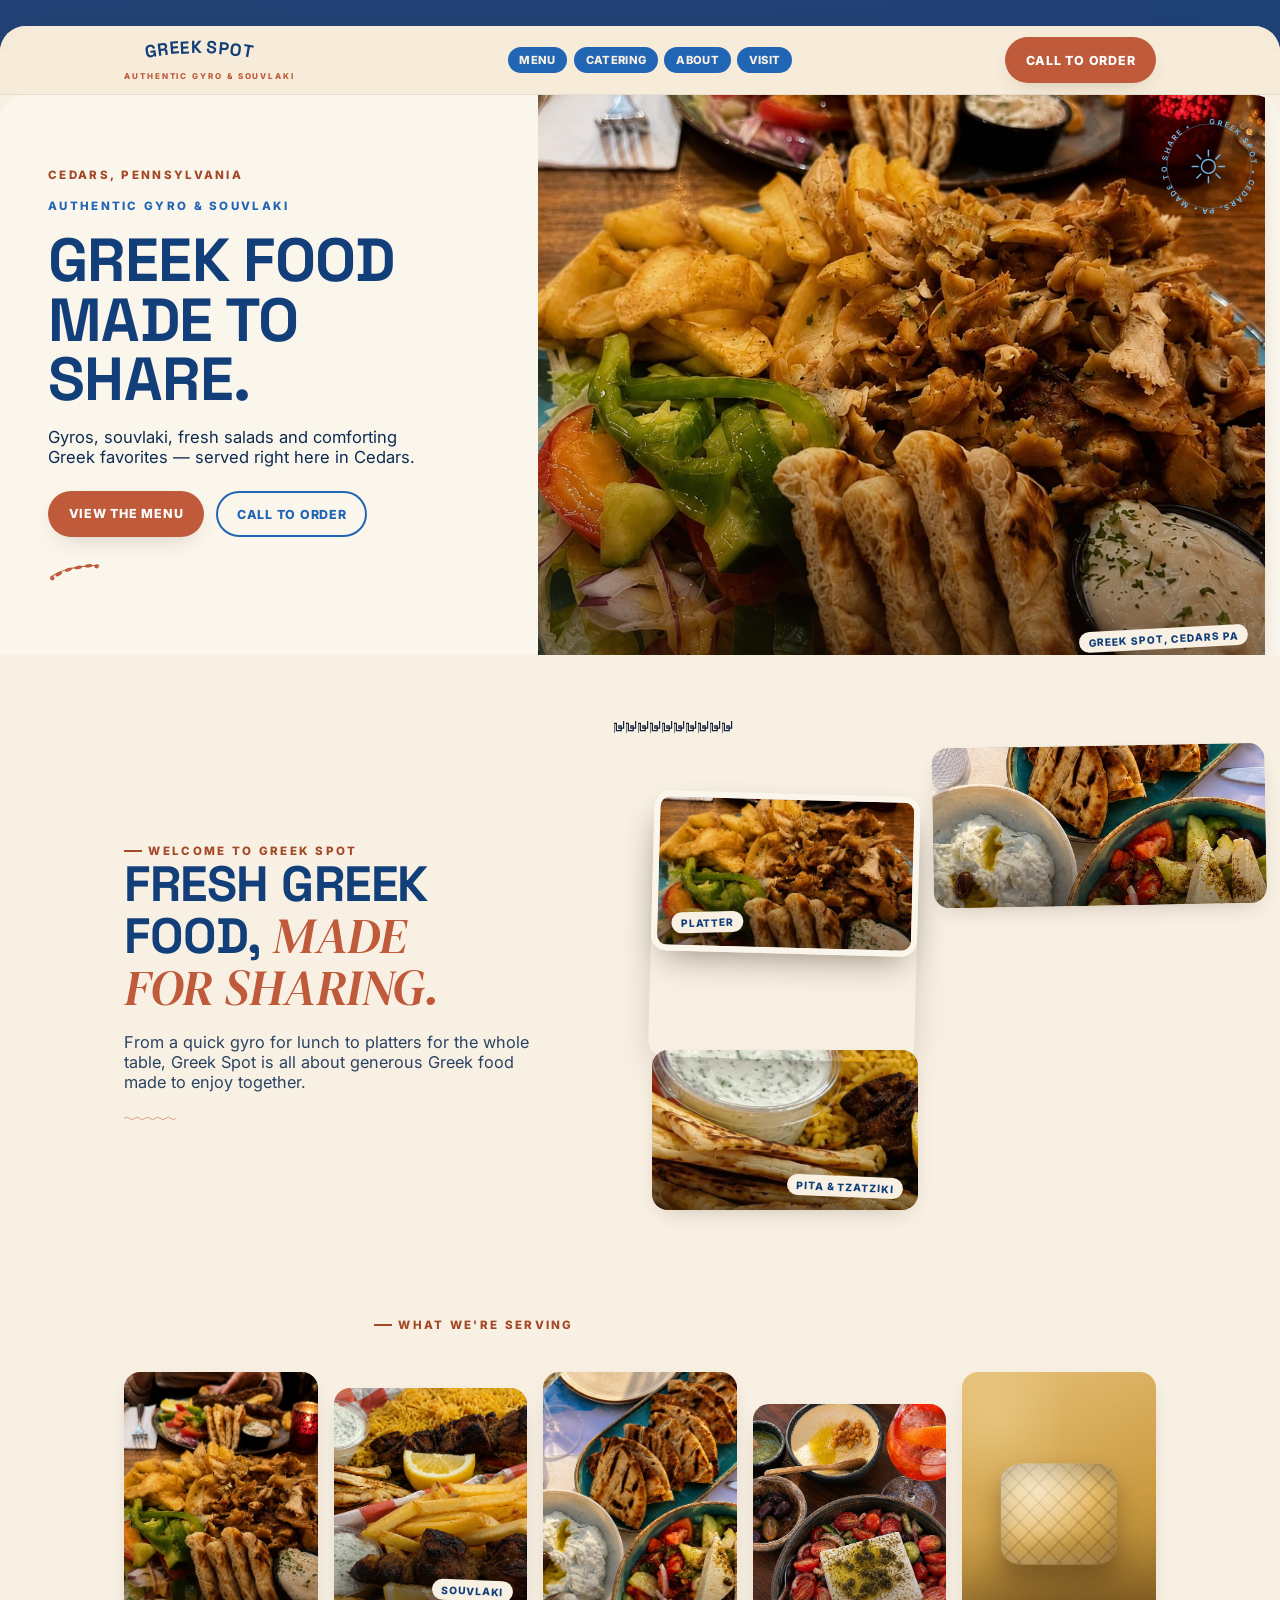
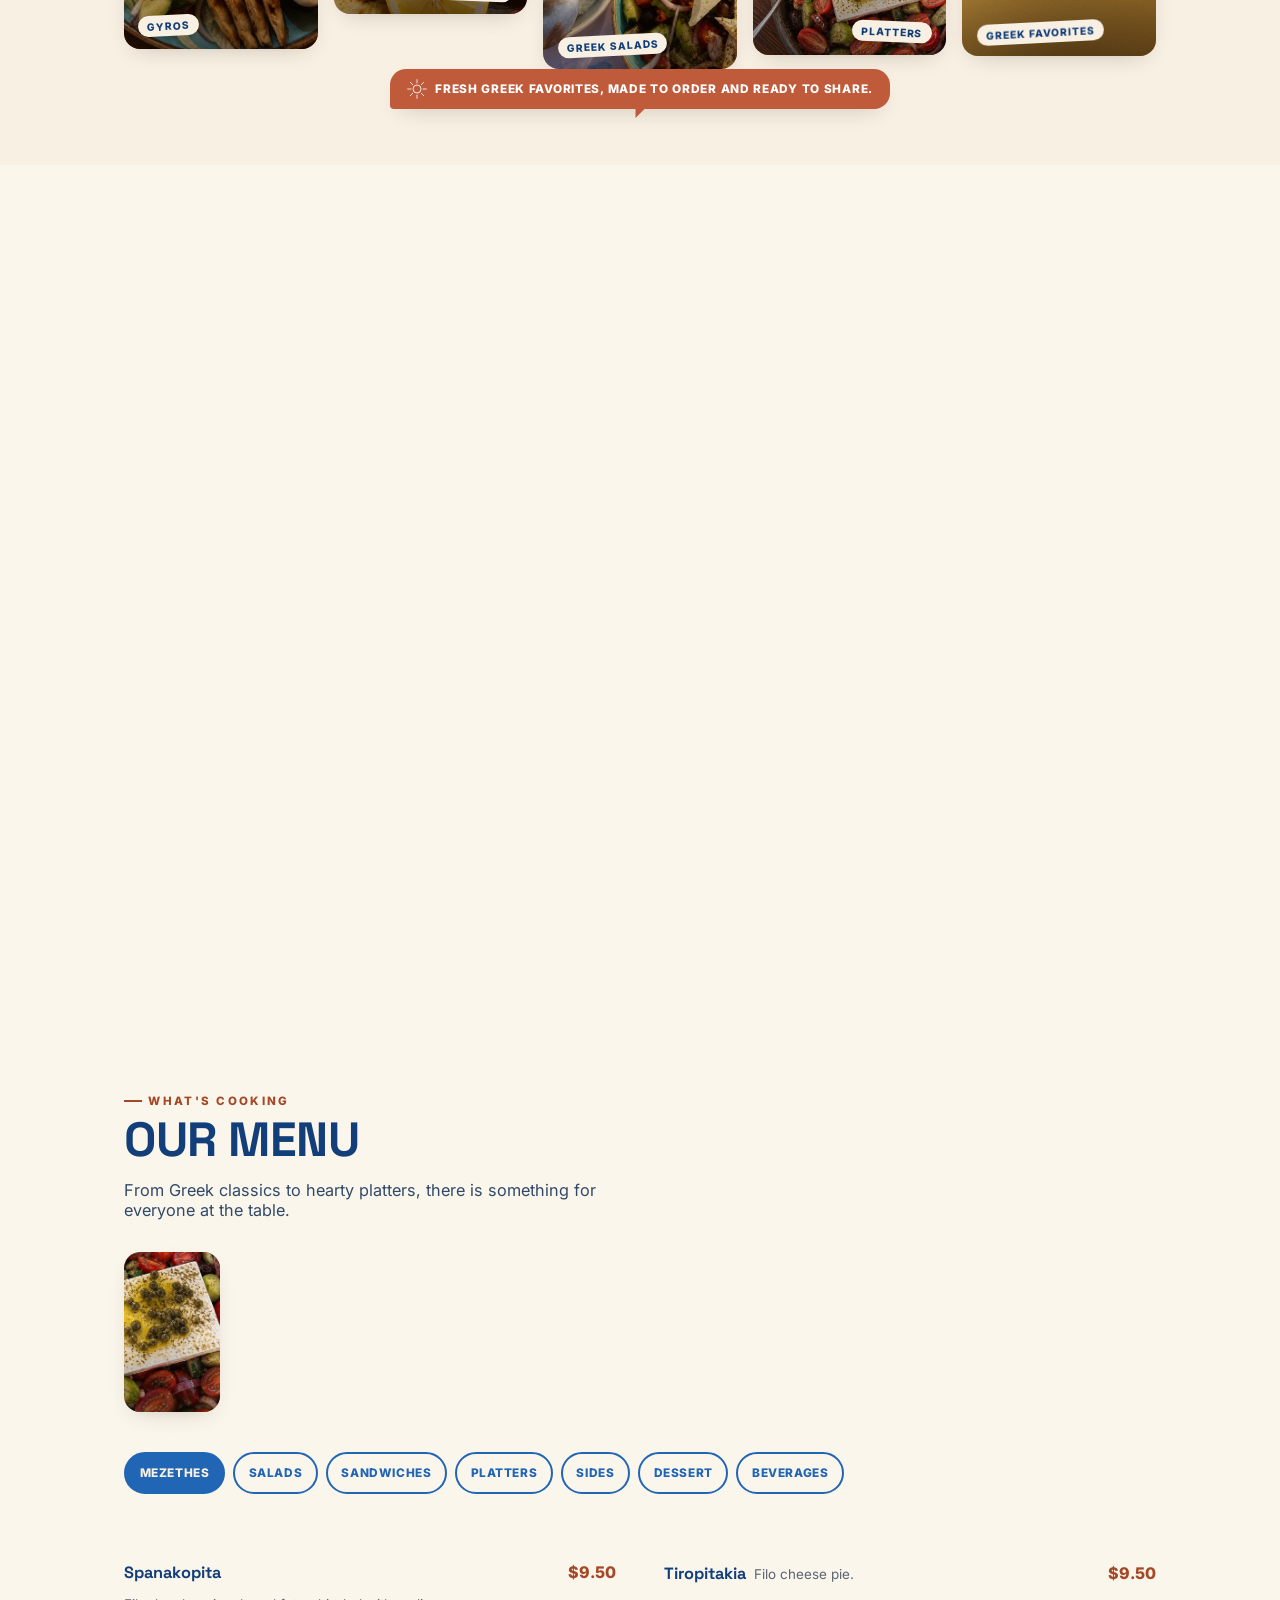
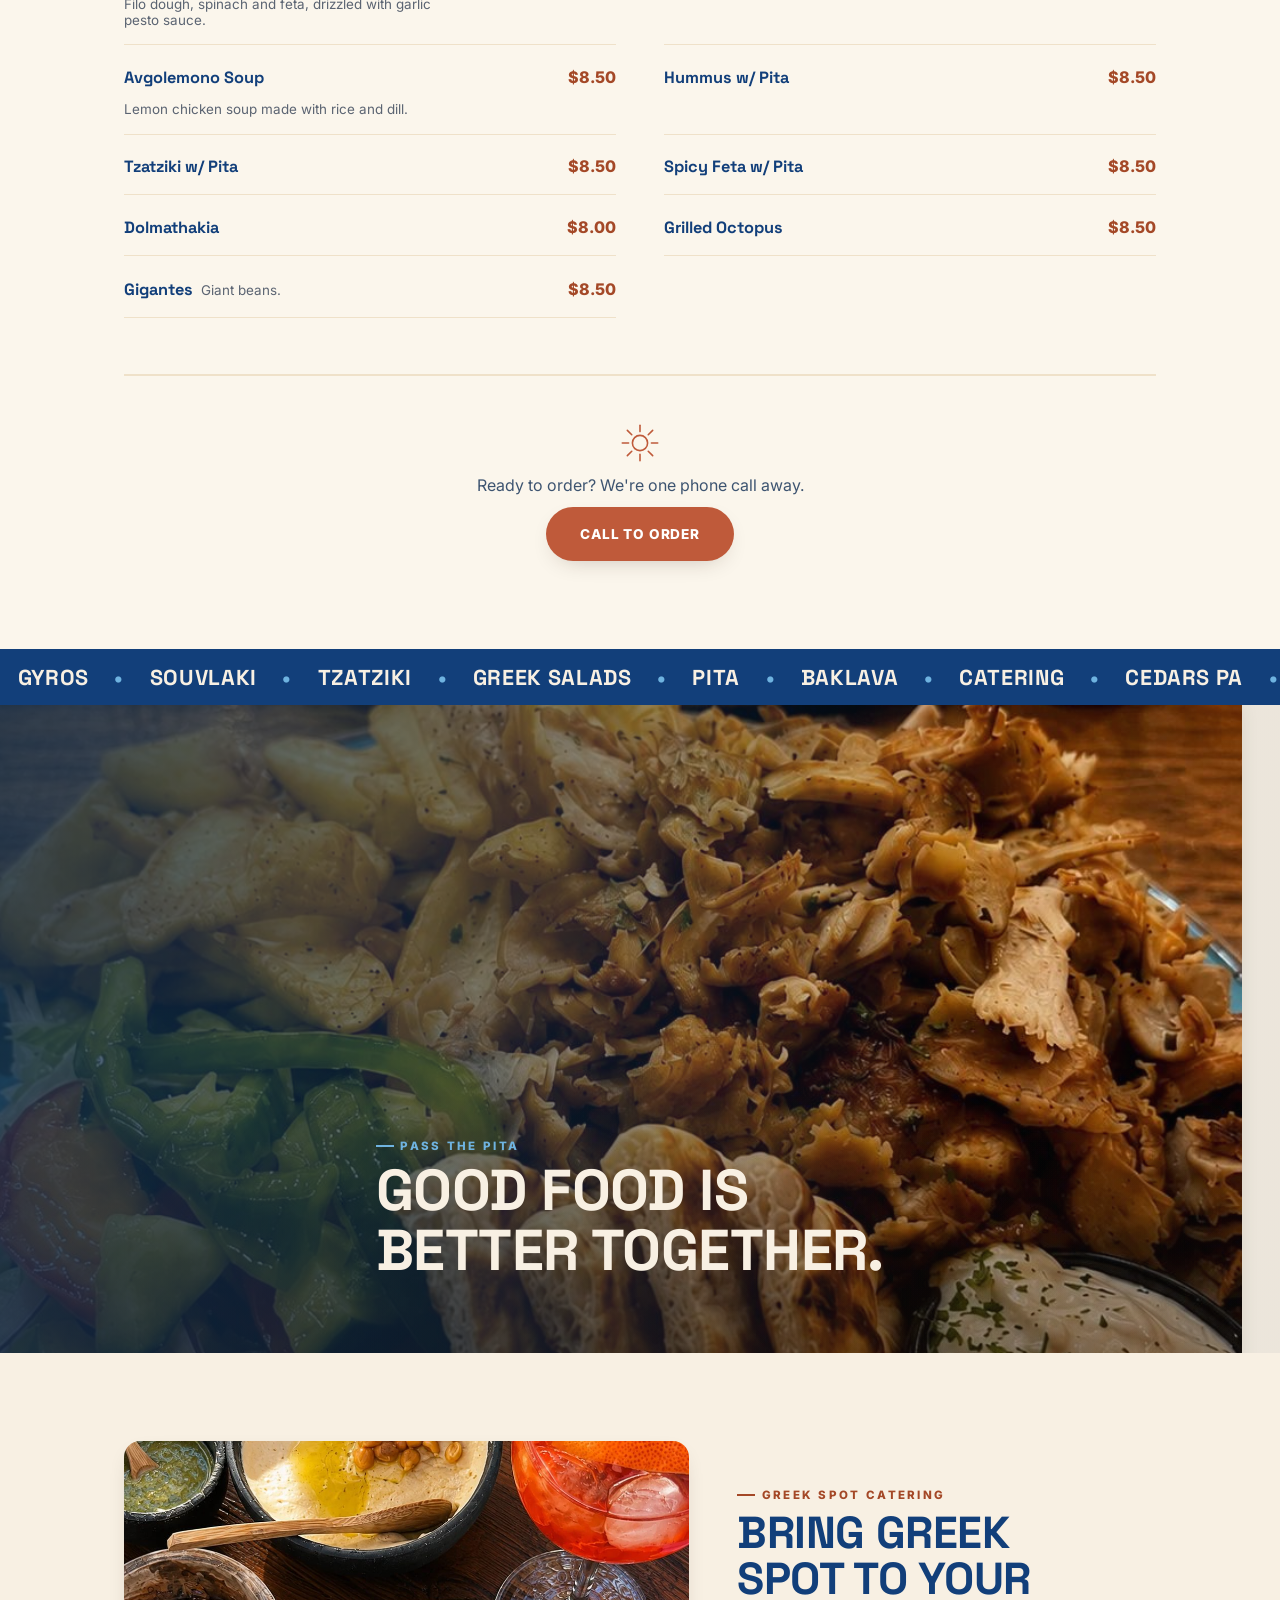
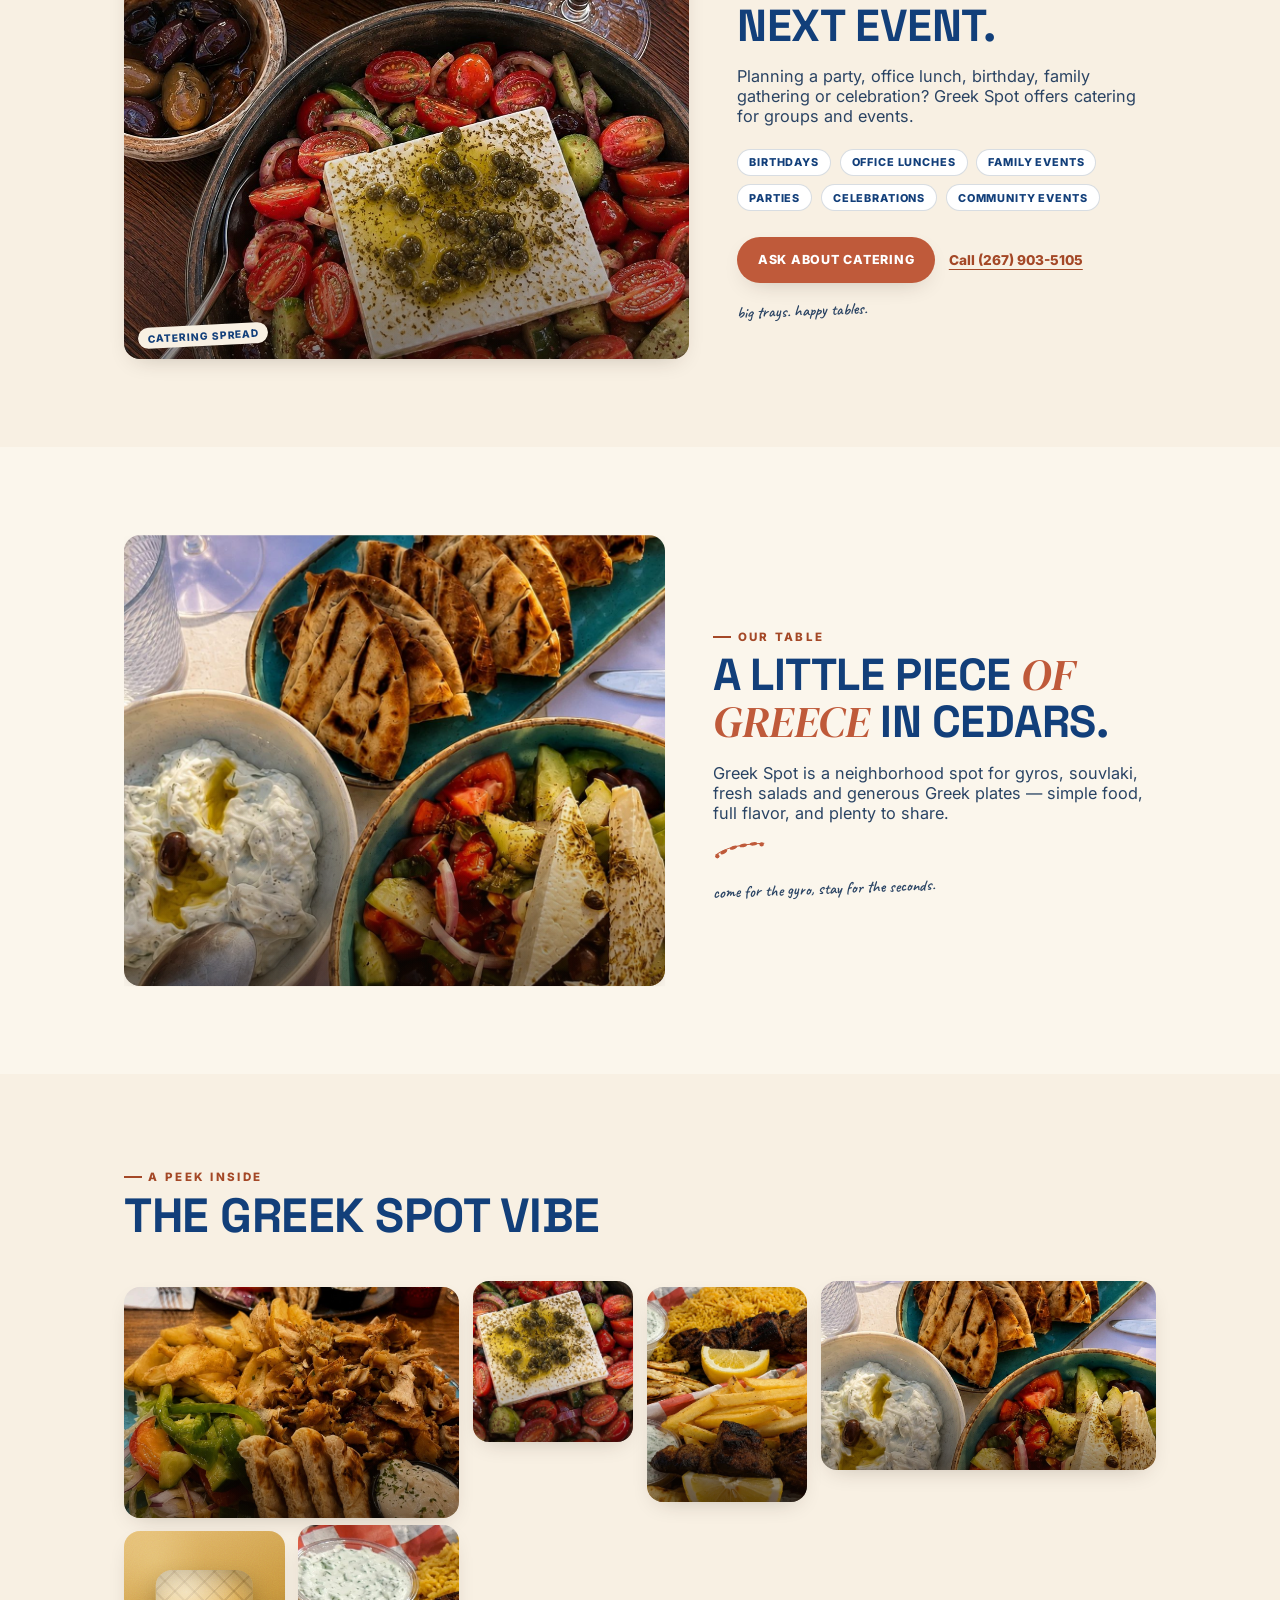
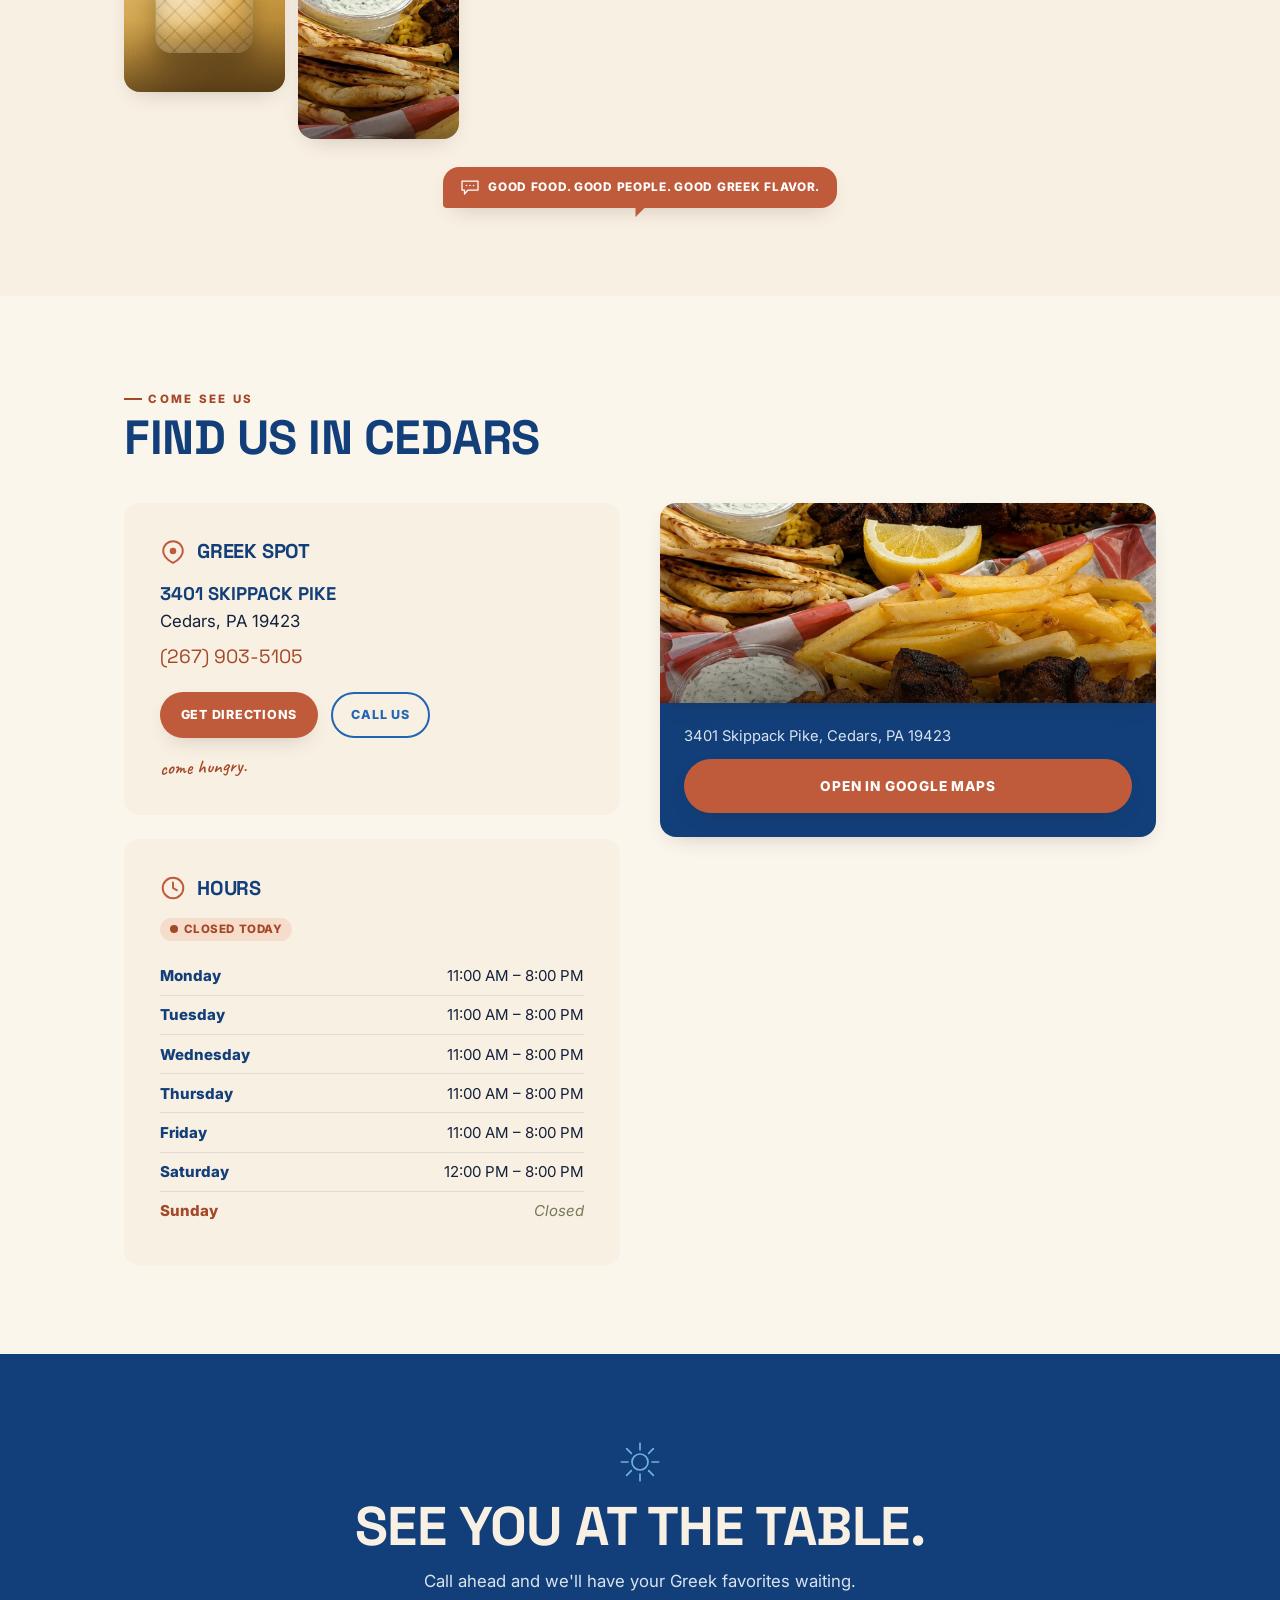
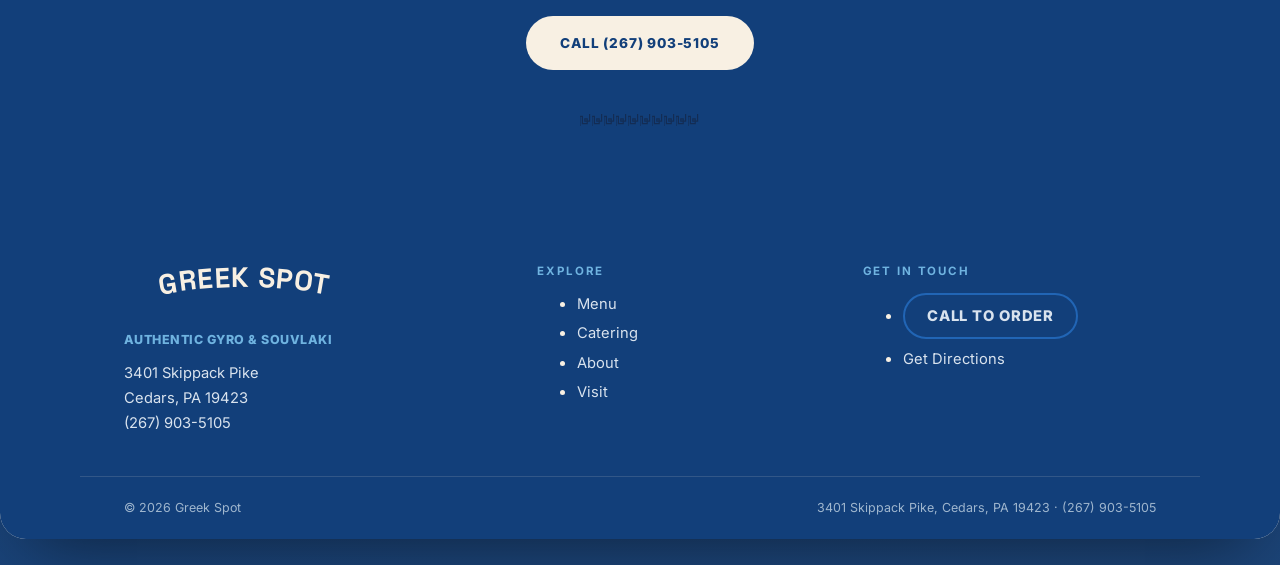
==== commit 63c5a14c: "Use real Greek Spot food photography and the menu's actual colors/logo Wires in the food photos prov" ====
--- a/index.html
+++ b/index.html
@@ -199,6 +199,14 @@
     <symbol id="icon-scribble" viewBox="0 0 120 10" preserveAspectRatio="none">
       <path d="M2 6 Q20 2 38 6 T74 6 T110 5" fill="none" stroke="currentColor" stroke-width="3" stroke-linecap="round"/>
     </symbol>
+    <!-- Wordmark logo: "GREEK SPOT" set on a shallow wave-arc baseline,
+         echoing the menu card's angular, wave-inspired lettering. -->
+    <symbol id="logo-wordmark" viewBox="0 0 360 76">
+      <path id="wordmarkArc" d="M6,54 Q180,8 354,54" fill="none"/>
+      <text font-family="'Space Grotesk', sans-serif" font-weight="700" font-size="42" letter-spacing="1" fill="currentColor">
+        <textPath href="#wordmarkArc" startOffset="50%" text-anchor="middle">GREEK SPOT</textPath>
+      </text>
+    </symbol>
   </defs>
 </svg>
 
@@ -207,7 +215,10 @@
      ========================================================= -->
 <header class="site-header" id="site-header">
   <div class="container nav">
-    <a href="#home" class="wordmark">GREEK SPOT<span class="sub">Authentic Gyro &amp; Souvlaki</span></a>
+    <a href="#home" class="wordmark" aria-label="Greek Spot, home">
+      <svg class="wordmark__mark" viewBox="0 0 360 76" role="img" aria-label="Greek Spot"><use href="#logo-wordmark"/></svg>
+      <span class="sub">Authentic Gyro &amp; Souvlaki</span>
+    </a>
 
     <nav class="nav__links" aria-label="Primary">
       <a href="#menu">Menu</a>
@@ -262,17 +273,8 @@
       </div>
 
       <div class="hero__media" id="hero-media">
-        <div class="scene scene--hero" role="img" aria-label="A warm platter of Greek food, gyro meat, pita and tzatziki, set for sharing">
-          <div class="scene__glow"></div>
-          <div class="scene__blob"></div>
-          <div class="scene__blob scene__blob--sm2"></div>
-          <div class="scene__rim"></div>
-          <span class="scene__garnish" style="left:38%;top:44%;width:8px;height:8px;background:#8A9B5E;"></span>
-          <span class="scene__garnish" style="left:63%;top:40%;width:6px;height:6px;background:#C7472A;"></span>
-          <span class="scene__garnish" style="left:47%;top:66%;width:7px;height:7px;background:#F3E3B8;"></span>
-          <span class="scene__steam" style="left:44%;height:26px;animation-delay:0s;"></span>
-          <span class="scene__steam" style="left:52%;height:20px;animation-delay:1.1s;"></span>
-          <span class="scene__steam" style="left:60%;height:24px;animation-delay:2s;"></span>
+        <div class="scene scene--photo" role="img" aria-label="A shared Greek Spot platter of gyro meat, pita, fries and tzatziki">
+          <img class="scene__photo" src="assets/img/gyro-platter.jpg" alt="A Greek Spot platter of gyro meat, pita, fries and tzatziki, shared at the table" loading="eager" fetchpriority="high">
           <span class="scene__label">Greek Spot, Cedars PA</span>
         </div>
         <div class="stamp stamp--hero reveal-scale" style="transition-delay:.5s" aria-hidden="true">
@@ -299,31 +301,22 @@
         <svg class="intro__key" viewBox="0 0 200 20" aria-hidden="true"><use href="#icon-key"/></svg>
 
         <div class="scene-card">
-          <div class="scene scene--platter" role="img" aria-label="A generous Greek platter of grilled meat, pita, rice and tzatziki">
-            <div class="scene__glow"></div>
-            <div class="scene__blob"></div>
-            <div class="scene__blob scene__blob--sm"></div>
-            <div class="scene__rim"></div>
-            <span class="scene__steam" style="left:48%;height:22px;"></span>
-            <span class="scene__label">Platter</span>
-          </div>
-        </div>
-
-        <div class="scene-card">
-          <div class="scene scene--salad" role="img" aria-label="A fresh Greek salad with feta and olives">
-            <div class="scene__glow"></div>
-            <div class="scene__blob"></div>
-            <span class="scene__garnish" style="left:60%;top:42%;width:8px;height:8px;background:#C7472A;"></span>
-            <span class="scene__garnish" style="left:40%;top:60%;width:7px;height:7px;background:#F3E3B8;"></span>
-          </div>
-        </div>
-
-        <div class="scene-card">
-          <div class="scene scene--gyro" role="img" aria-label="Pita, tzatziki and warm gyro meat">
-            <div class="scene__glow"></div>
-            <div class="scene__blob"></div>
-            <div class="scene__rim"></div>
-            <span class="scene__label scene__label--alt">Pita &amp; Tzatziki</span>
+          <div class="scene scene--photo" role="img" aria-label="A generous Greek platter of grilled meat, pita, rice and tzatziki">
+            <img class="scene__photo" src="assets/img/gyro-platter.jpg" alt="A generous Greek platter of grilled meat, pita, rice and tzatziki" loading="lazy">
+          <span class="scene__label">Platter</span>
+          </div>
+        </div>
+
+        <div class="scene-card">
+          <div class="scene scene--photo" role="img" aria-label="A fresh Greek salad with feta, tomato and cucumber">
+            <img class="scene__photo" src="assets/img/pita-tzatziki-salad.jpg" alt="A fresh Greek salad with feta, tomato and cucumber" loading="lazy">
+          </div>
+        </div>
+
+        <div class="scene-card">
+          <div class="scene scene--photo" role="img" aria-label="Warm pita and creamy tzatziki">
+            <img class="scene__photo" src="assets/img/tzatziki-detail.jpg" alt="Warm pita and creamy tzatziki" loading="lazy">
+          <span class="scene__label scene__label--alt">Pita &amp; Tzatziki</span>
           </div>
         </div>
       </div>
@@ -340,41 +333,33 @@
     <div class="container strip__row">
       <div class="strip__item reveal">
         <div class="scene-card">
-          <div class="scene scene--gyro" role="img" aria-label="Gyro wrap with warm pita and gyro meat">
-            <div class="scene__glow"></div>
-            <div class="scene__blob"></div>
-            <div class="scene__rim"></div>
-            <span class="scene__steam" style="left:50%;height:20px;"></span>
-            <span class="scene__label">Gyros</span>
+          <div class="scene scene--photo" role="img" aria-label="Gyro meat, pita and fries">
+            <img class="scene__photo" src="assets/img/gyro-platter.jpg" alt="Gyro meat, pita and fries" loading="lazy">
+          <span class="scene__label">Gyros</span>
           </div>
         </div>
       </div>
       <div class="strip__item reveal" style="transition-delay:.08s">
         <div class="scene-card">
-          <div class="scene scene--souvlaki" role="img" aria-label="Souvlaki skewers grilling">
-            <div class="scene__glow"></div>
-            <div class="scene__blob"></div>
-            <span class="scene__label scene__label--alt">Souvlaki</span>
+          <div class="scene scene--photo" role="img" aria-label="Grilled souvlaki skewers with rice and lemon">
+            <img class="scene__photo" src="assets/img/souvlaki-skewers.jpg" alt="Grilled souvlaki skewers with rice and lemon" loading="lazy">
+          <span class="scene__label scene__label--alt">Souvlaki</span>
           </div>
         </div>
       </div>
       <div class="strip__item reveal" style="transition-delay:.16s">
         <div class="scene-card">
-          <div class="scene scene--salad" role="img" aria-label="Fresh Greek salad">
-            <div class="scene__glow"></div>
-            <div class="scene__blob"></div>
-            <span class="scene__garnish" style="left:58%;top:44%;width:7px;height:7px;background:#C7472A;"></span>
-            <span class="scene__label">Greek Salads</span>
+          <div class="scene scene--photo" role="img" aria-label="Fresh Greek salad with feta, olives and cucumber">
+            <img class="scene__photo" src="assets/img/pita-tzatziki-salad.jpg" alt="Fresh Greek salad with feta, olives and cucumber" loading="lazy">
+          <span class="scene__label">Greek Salads</span>
           </div>
         </div>
       </div>
       <div class="strip__item reveal" style="transition-delay:.24s">
         <div class="scene-card">
-          <div class="scene scene--platter" role="img" aria-label="Greek platter with grilled meat, rice and pita">
-            <div class="scene__glow"></div>
-            <div class="scene__blob"></div>
-            <div class="scene__blob scene__blob--sm"></div>
-            <span class="scene__label scene__label--alt">Platters</span>
+          <div class="scene scene--photo" role="img" aria-label="A shared spread of Greek mezethes">
+            <img class="scene__photo" src="assets/img/mezze-spread.jpg" alt="A shared spread of Greek mezethes" loading="lazy">
+          <span class="scene__label scene__label--alt">Platters</span>
           </div>
         </div>
       </div>
@@ -413,15 +398,9 @@
       </div>
       <div class="featured__media reveal">
         <div class="scene-card">
-          <div class="scene scene--platter" role="img" aria-label="A souvlaki platter with grilled meat, pita, fries, rice and tzatziki">
-            <div class="scene__glow"></div>
-            <div class="scene__blob"></div>
-            <div class="scene__blob scene__blob--sm"></div>
-            <div class="scene__blob scene__blob--sm2 scene__blob--olive"></div>
-            <div class="scene__rim"></div>
-            <span class="scene__steam" style="left:44%;height:24px;animation-delay:.3s;"></span>
-            <span class="scene__steam" style="left:56%;height:20px;animation-delay:1.4s;"></span>
-            <span class="scene__label">Souvlaki Platter</span>
+          <div class="scene scene--photo" role="img" aria-label="A souvlaki platter with grilled meat, pita, fries, rice and tzatziki">
+            <img class="scene__photo" src="assets/img/souvlaki-skewers.jpg" alt="A souvlaki platter with grilled meat, pita, fries, rice and tzatziki" loading="lazy">
+          <span class="scene__label">Souvlaki Platter</span>
           </div>
         </div>
         <p class="featured__note hand">made fresh &bull; made to share</p>
@@ -441,9 +420,8 @@
           <p>From Greek classics to hearty platters, there is something for everyone at the table.</p>
         </div>
         <div class="scene-card">
-          <div class="scene scene--gyro" role="img" aria-label="Spanakopita, filo pastry with spinach and feta">
-            <div class="scene__glow"></div>
-            <div class="scene__blob"></div>
+          <div class="scene scene--photo" role="img" aria-label="Fresh Greek mezethes, feta with olive oil and herbs">
+            <img class="scene__photo" src="assets/img/feta-detail.jpg" alt="Fresh Greek mezethes, feta with olive oil and herbs" loading="lazy">
           </div>
         </div>
       </div>
@@ -671,13 +649,8 @@
        ========================================================= -->
   <section class="moment">
     <div class="moment__scene" aria-hidden="true">
-      <div class="scene scene--table" role="img" aria-label="A shared table of Greek food, pita, dips and grilled plates">
-        <div class="scene__table-edge"></div>
-        <div class="scene__glow"></div>
-        <div class="scene__blob"></div>
-        <div class="scene__blob scene__blob--sm scene__blob--olive"></div>
-        <div class="scene__blob scene__blob--sm2 scene__blob--wood"></div>
-        <div class="scene__rim"></div>
+      <div class="scene scene--photo" role="img" aria-label="A shared Greek Spot table of gyro meat, pita, fries and tzatziki">
+        <img class="scene__photo" src="assets/img/gyro-platter.jpg" alt="A shared Greek Spot table of gyro meat, pita, fries and tzatziki" loading="lazy">
       </div>
     </div>
     <div class="moment__overlay" aria-hidden="true"></div>
@@ -694,15 +667,8 @@
     <div class="container catering__grid">
       <div class="catering__media reveal">
         <div class="scene-card">
-          <div class="scene scene--catering" role="img" aria-label="An abundant Mediterranean catering spread with shared dishes for a table">
-            <div class="scene__glow"></div>
-            <div class="scene__blob"></div>
-            <div class="scene__blob scene__blob--sm"></div>
-            <div class="scene__blob scene__blob--sm2"></div>
-            <div class="scene__rim"></div>
-            <span class="scene__garnish" style="left:30%;top:80%;width:8px;height:8px;background:#F3E3B8;"></span>
-            <span class="scene__garnish" style="left:70%;top:30%;width:7px;height:7px;background:#C7472A;"></span>
-            <span class="scene__steam" style="left:50%;height:22px;"></span>
+          <div class="scene scene--photo" role="img" aria-label="An abundant Mediterranean spread of mezethes, ready for a table">
+            <img class="scene__photo" src="assets/img/mezze-spread.jpg" alt="An abundant Mediterranean spread of hummus, olives, feta and Greek salad, ready for a table" loading="lazy">
             <span class="scene__label">Catering Spread</span>
           </div>
         </div>
@@ -738,13 +704,8 @@
       <div class="about__media mask-trigger" id="about-media">
         <div class="mask-inner">
           <div class="scene-card">
-            <div class="scene scene--table" role="img" aria-label="A cozy Greek Spot dining table with shared plates">
-              <div class="scene__table-edge"></div>
-              <div class="scene__glow"></div>
-              <div class="scene__blob"></div>
-              <div class="scene__blob scene__blob--sm scene__blob--olive"></div>
-              <div class="scene__rim"></div>
-              <span class="scene__garnish" style="left:34%;top:38%;width:7px;height:7px;background:#F3E3B8;"></span>
+            <div class="scene scene--photo" role="img" aria-label="A cozy table set with Greek salad, pita and tzatziki">
+              <img class="scene__photo" src="assets/img/pita-tzatziki-salad.jpg" alt="A cozy table set with grilled pita, tzatziki and Greek salad" loading="lazy">
             </div>
           </div>
         </div>
@@ -771,29 +732,29 @@
       <div class="gallery__row">
         <div class="gallery__item reveal" style="transition-delay:.02s">
           <div class="scene-card">
-            <div class="scene scene--gyro" role="img" aria-label="Close-up of a Greek gyro wrap">
-              <div class="scene__glow"></div><div class="scene__blob"></div><div class="scene__rim"></div>
-              <span class="scene__steam" style="left:50%;height:20px;"></span>
+            <div class="scene scene--photo" role="img" aria-label="Close-up of a Greek gyro platter">
+              <img class="scene__photo" src="assets/img/gyro-platter.jpg" alt="Close-up of a Greek gyro platter with fries and pita" loading="lazy">
             </div>
           </div>
         </div>
         <div class="gallery__item reveal" style="transition-delay:.09s">
           <div class="scene-card">
-            <div class="scene scene--salad" role="img" aria-label="Fresh Greek salad with feta and olives">
-              <div class="scene__glow"></div><div class="scene__blob"></div>
-              <span class="scene__garnish" style="left:58%;top:42%;width:7px;height:7px;background:#C7472A;"></span>
+            <div class="scene scene--photo" role="img" aria-label="Feta topped with olive oil, herbs and capers">
+              <img class="scene__photo" src="assets/img/feta-detail.jpg" alt="Feta topped with olive oil, herbs and capers, surrounded by fresh tomato and cucumber" loading="lazy">
             </div>
           </div>
         </div>
         <div class="gallery__item reveal" style="transition-delay:.16s">
           <div class="scene-card">
-            <div class="scene scene--souvlaki" role="img" aria-label="Souvlaki skewers on the grill"><div class="scene__glow"></div><div class="scene__blob"></div></div>
+            <div class="scene scene--photo" role="img" aria-label="Grilled souvlaki skewers with rice">
+              <img class="scene__photo" src="assets/img/souvlaki-skewers.jpg" alt="Grilled souvlaki skewers with rice, lemon and pita" loading="lazy">
+            </div>
           </div>
         </div>
         <div class="gallery__item reveal" style="transition-delay:.05s">
           <div class="scene-card">
-            <div class="scene scene--gyro" role="img" aria-label="Pita and tzatziki spread on the table">
-              <div class="scene__glow"></div><div class="scene__blob"></div><div class="scene__rim"></div>
+            <div class="scene scene--photo" role="img" aria-label="Grilled pita, tzatziki and Greek salad spread on the table">
+              <img class="scene__photo" src="assets/img/pita-tzatziki-salad.jpg" alt="Grilled pita, tzatziki and Greek salad spread on the table" loading="lazy">
             </div>
           </div>
         </div>
@@ -804,8 +765,8 @@
         </div>
         <div class="gallery__item reveal" style="transition-delay:.2s">
           <div class="scene-card">
-            <div class="scene scene--platter" role="img" aria-label="Spanakopita, a Greek filo pastry">
-              <div class="scene__glow"></div><div class="scene__blob"></div><div class="scene__blob scene__blob--sm"></div>
+            <div class="scene scene--photo" role="img" aria-label="Tzatziki and warm pita, close up">
+              <img class="scene__photo" src="assets/img/tzatziki-detail.jpg" alt="Tzatziki and warm pita, close up" loading="lazy">
             </div>
           </div>
         </div>
@@ -861,11 +822,8 @@
         </div>
 
         <div class="directions-card reveal">
-          <div class="scene scene--table" role="img" aria-label="A wide view of a Greek Spot table spread, a preview for finding directions">
-            <div class="scene__table-edge"></div>
-            <div class="scene__glow"></div>
-            <div class="scene__blob"></div>
-            <div class="scene__rim"></div>
+          <div class="scene scene--photo" role="img" aria-label="A wide view of a Greek Spot souvlaki platter">
+            <img class="scene__photo" src="assets/img/souvlaki-skewers.jpg" alt="A wide view of a Greek Spot souvlaki platter with rice and pita" loading="lazy">
           </div>
           <div class="directions-card__foot">
             <p>3401 Skippack Pike, Cedars, PA 19423</p>
@@ -897,7 +855,9 @@
 <footer class="site-footer">
   <div class="container footer__grid">
     <div class="footer__brand">
-      <a href="#home" class="wordmark">GREEK SPOT</a>
+      <a href="#home" class="wordmark wordmark--lg" aria-label="Greek Spot, home">
+        <svg class="wordmark__mark" viewBox="0 0 360 76" role="img" aria-label="Greek Spot"><use href="#logo-wordmark"/></svg>
+      </a>
       <p>Authentic Gyro &amp; Souvlaki</p>
       <address>
         3401 Skippack Pike<br>
--- a/css/style.css
+++ b/css/style.css
@@ -26,21 +26,25 @@
 }
 
 /* ---------- Tokens ---------- */
+/* Palette pulled directly from the Greek Spot menu card: deep
+   Mediterranean blue + a brighter Greek blue for accents, on warm
+   cream. Terracotta is kept only as the sparing CTA/handwritten
+   accent the original brief called for — the menu itself has none. */
 :root {
-  --blue: #174A7E;
-  --blue-deep: #123A63;
-  --blue-ink: #0F2E4E;
-  --cream: #F7EBD8;
-  --cream-soft: #EFDFC4;
-  --offwhite: #FFF9EF;
-  --terracotta: #E8653C;
-  --terracotta-dark: #C24F2A;
-  --gold: #DFAE56;
+  --blue: #2165B5;
+  --blue-deep: #123F7A;
+  --blue-ink: #0E2C52;
+  --cream: #F8F0E3;
+  --cream-soft: #EFE1C9;
+  --offwhite: #FBF6EC;
+  --terracotta: #BF5A3A;
+  --terracotta-dark: #A44827;
+  --gold: #6FB3E0;
   --wood: #7B4B32;
   --wood-dark: #5E3A26;
-  --olive: #6F7955;
+  --olive: #757A58;
   --white: #FFFFFF;
-  --ink: #2A2013;
+  --ink: #14213B;
 
   --font-display: 'Space Grotesk', 'Archivo Black', 'Segoe UI', sans-serif;
   --font-serif: 'DM Serif Display', Georgia, serif;
@@ -275,6 +279,16 @@
   isolation: isolate;
   box-shadow: var(--shadow-soft);
 }
+/* Real photography: fills the frame, no illustrated grain needed. */
+.scene__photo {
+  position: absolute;
+  inset: 0;
+  width: 100%;
+  height: 100%;
+  object-fit: cover;
+  z-index: 0;
+}
+.scene--photo::before { display: none; }
 /* film-grain texture, subtle */
 .scene::before {
   content: "";
@@ -461,15 +475,16 @@
 .nav { display: flex; align-items: center; justify-content: space-between; padding-block: 0.7rem; gap: 0.75rem; transition: padding 0.25s var(--ease); }
 
 .wordmark {
-  font-family: var(--font-display);
-  font-weight: 700;
-  font-size: clamp(1.1rem, 2vw, 1.35rem);
-  letter-spacing: 0.01em;
-  text-transform: uppercase;
-  color: var(--blue-deep);
   display: inline-flex;
   flex-direction: column;
+  align-items: flex-start;
   line-height: 1;
+}
+.wordmark__mark {
+  width: clamp(108px, 12vw, 150px);
+  height: auto;
+  color: var(--blue-deep);
+  display: block;
 }
 .wordmark span.sub {
   font-family: var(--font-body);
@@ -477,9 +492,10 @@
   font-size: 0.5rem;
   letter-spacing: 0.24em;
   color: var(--terracotta);
-  margin-top: 0.4em;
+  margin-top: 0.1em;
   text-transform: uppercase;
 }
+.wordmark--lg .wordmark__mark { width: clamp(180px, 22vw, 240px); }
 
 .nav__links { display: none; align-items: center; gap: 0.4rem; font-weight: 800; font-size: 0.7rem; letter-spacing: 0.03em; text-transform: uppercase; }
 .nav__links a { padding: 0.55em 1.05em; border-radius: 999px; background: var(--blue); color: var(--cream); transition: background-color 0.2s var(--ease), transform 0.15s var(--ease); }
@@ -823,7 +839,7 @@
 .site-footer { background: var(--blue-deep); color: var(--cream); padding-block: clamp(2.5rem, 5vw, 3.25rem) 1.5rem; }
 .footer__grid { display: grid; gap: 2rem; }
 @media (min-width: 760px) { .footer__grid { grid-template-columns: 1.3fr 1fr 1fr; } }
-.footer__brand .wordmark { color: var(--cream); }
+.footer__brand .wordmark__mark { color: var(--cream); }
 .footer__brand .wordmark span.sub { color: var(--gold); }
 .footer__brand p { margin-top: 0.7rem; font-weight: 800; letter-spacing: 0.04em; font-size: 0.78rem; color: var(--gold); text-transform: uppercase; }
 .footer__brand address { margin-top: 0.9rem; font-style: normal; line-height: 1.7; font-size: 0.92rem; color: #D9E3EE; }
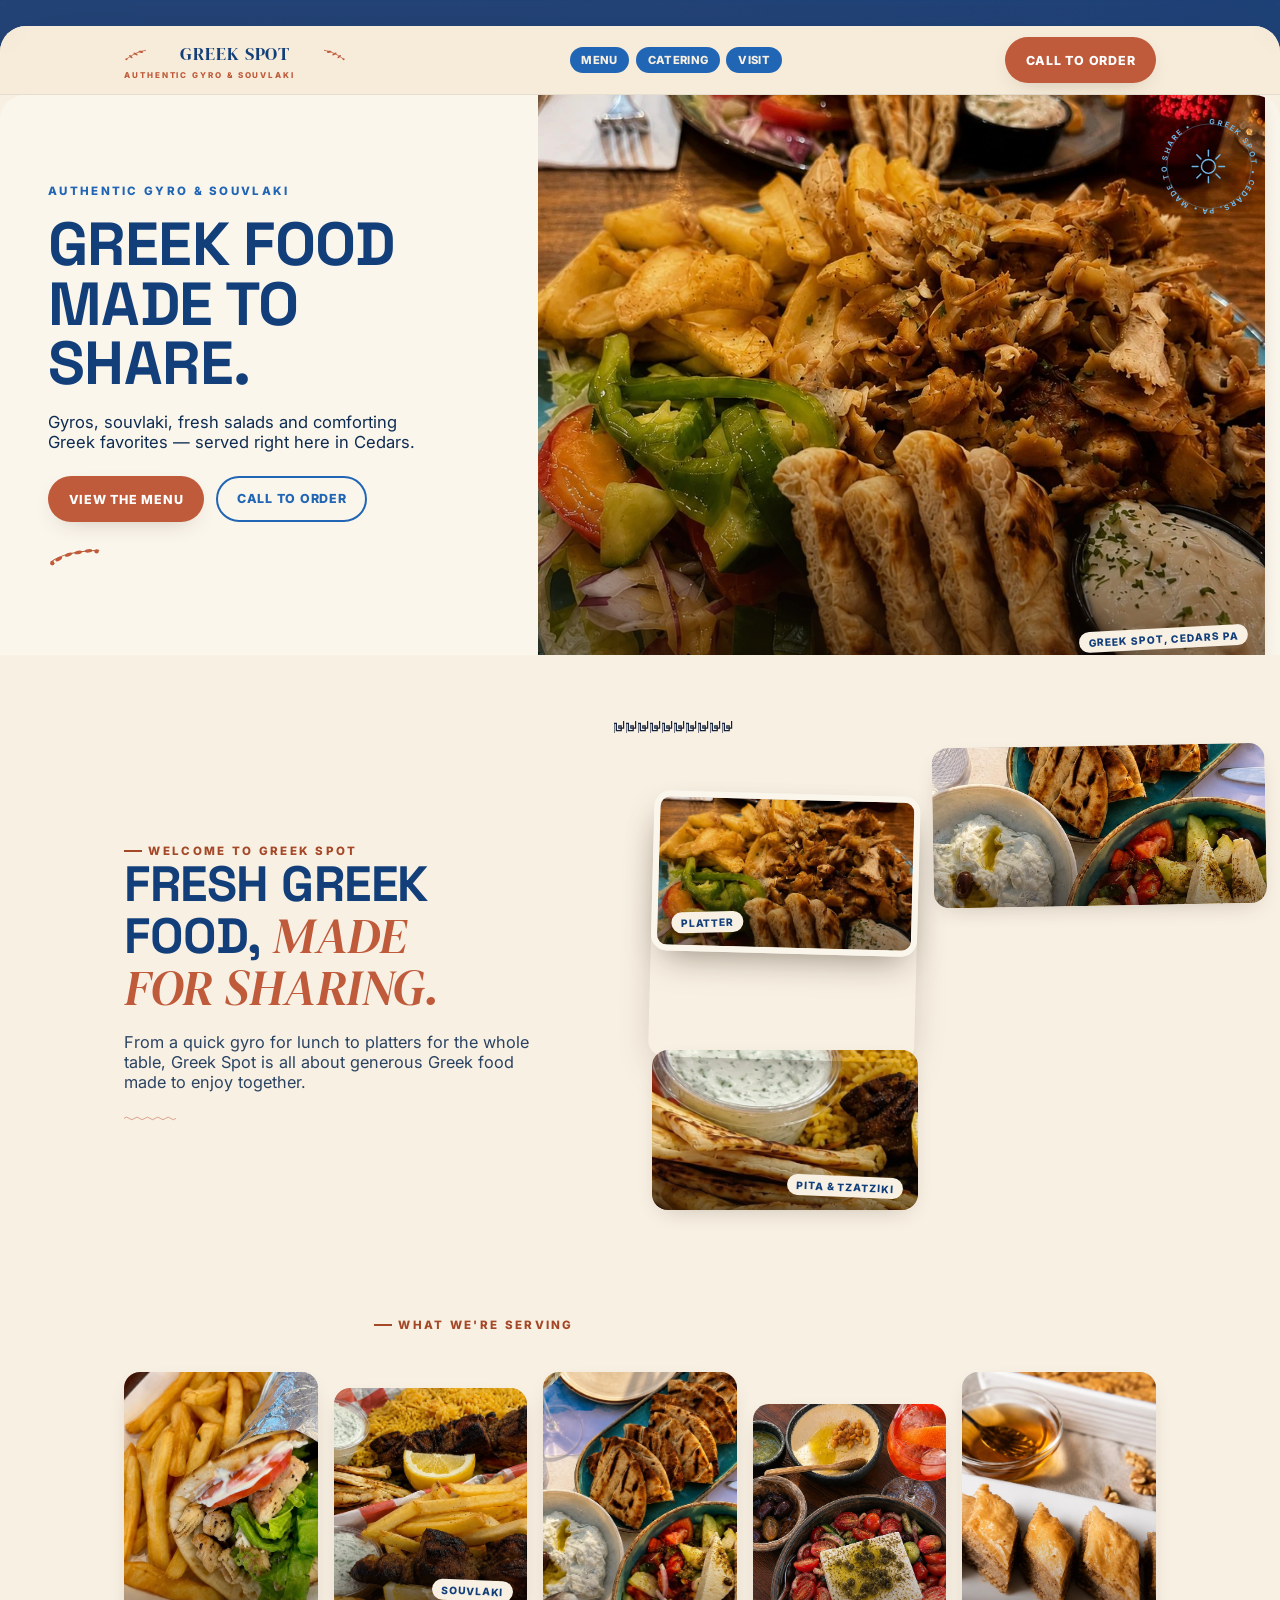
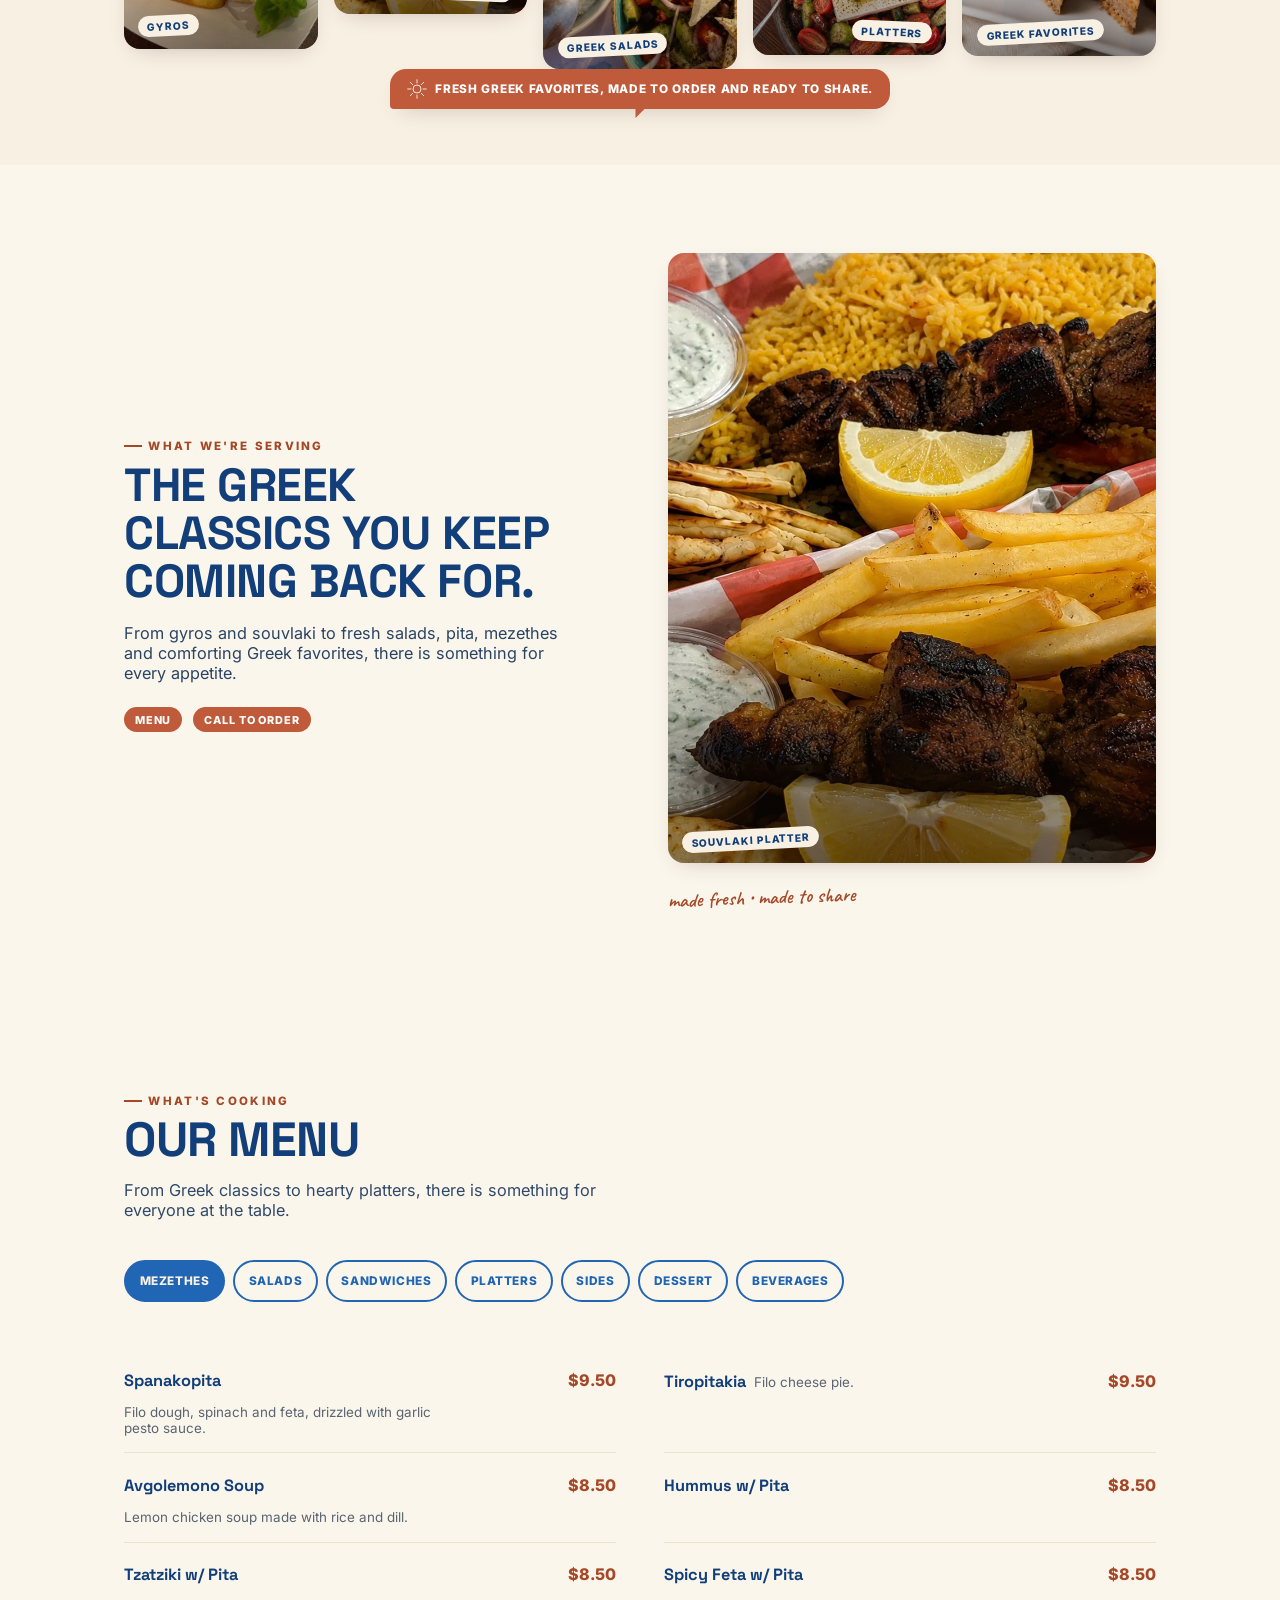
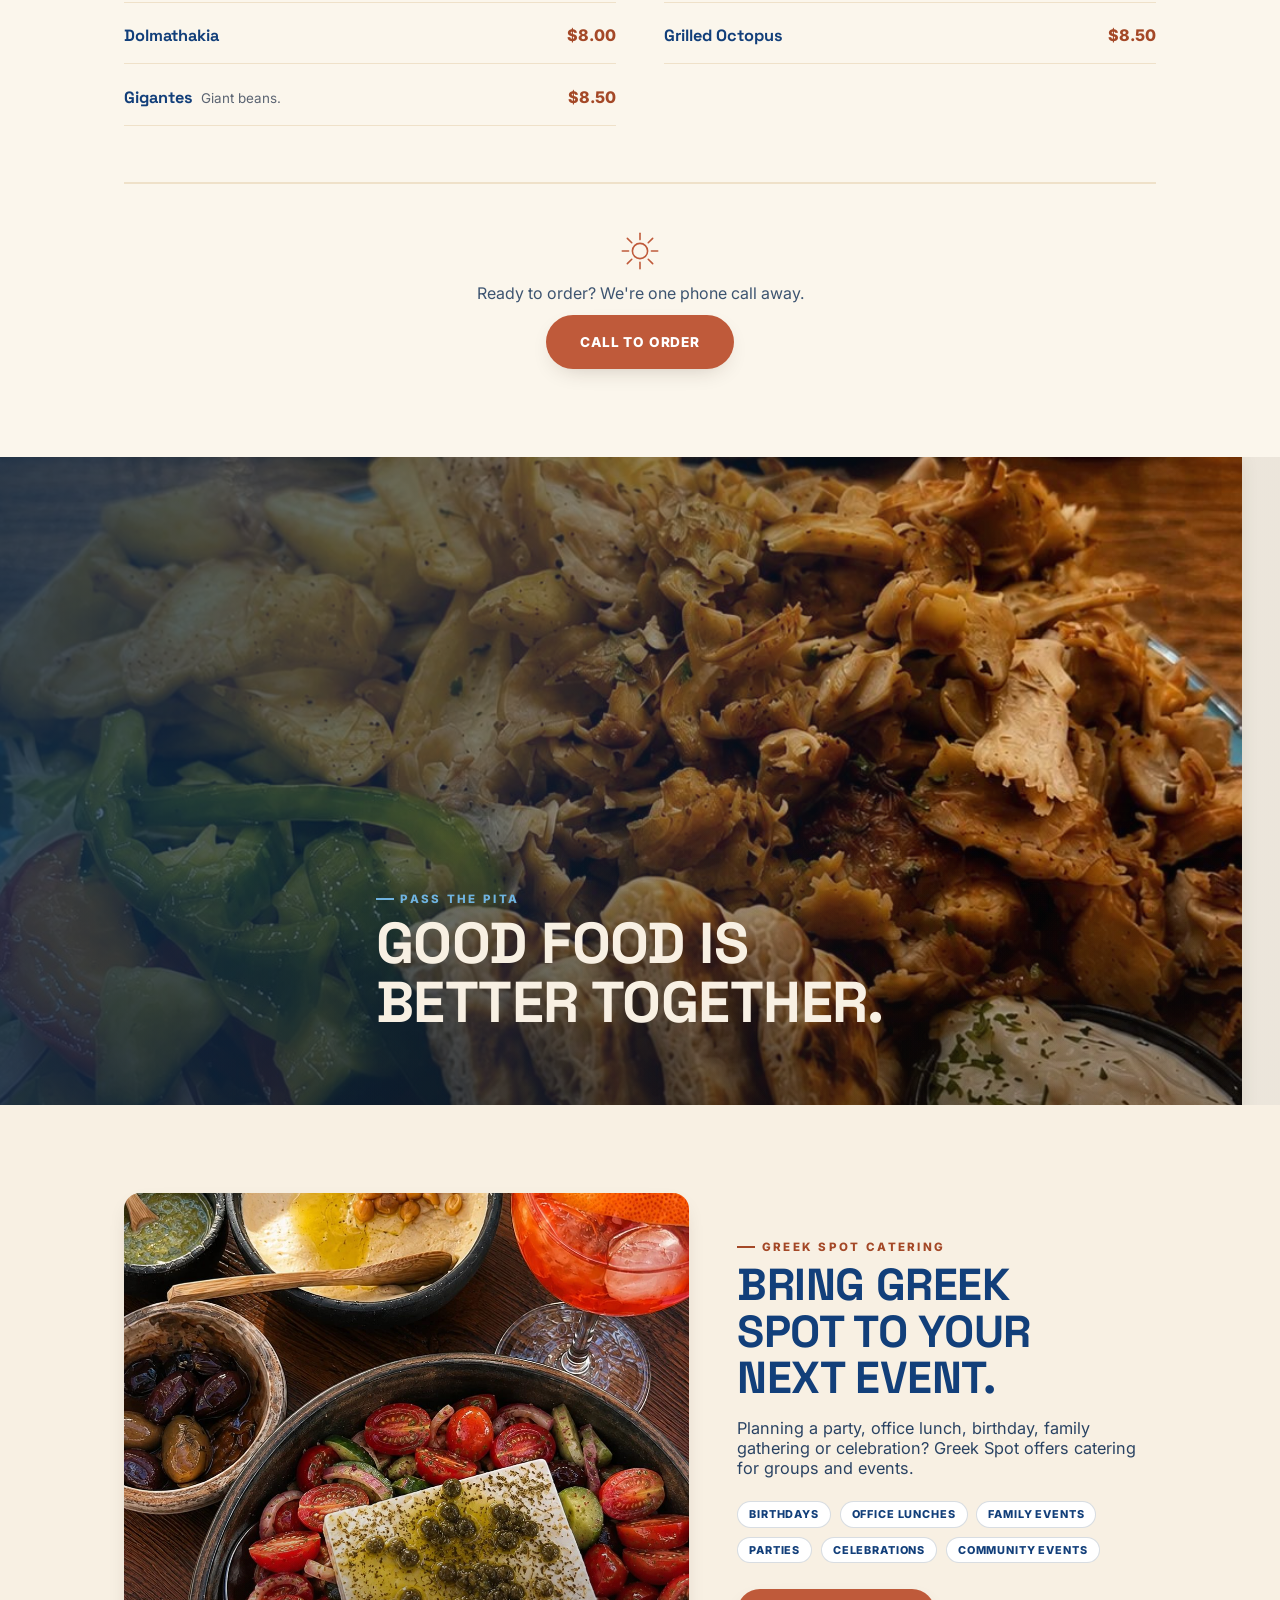
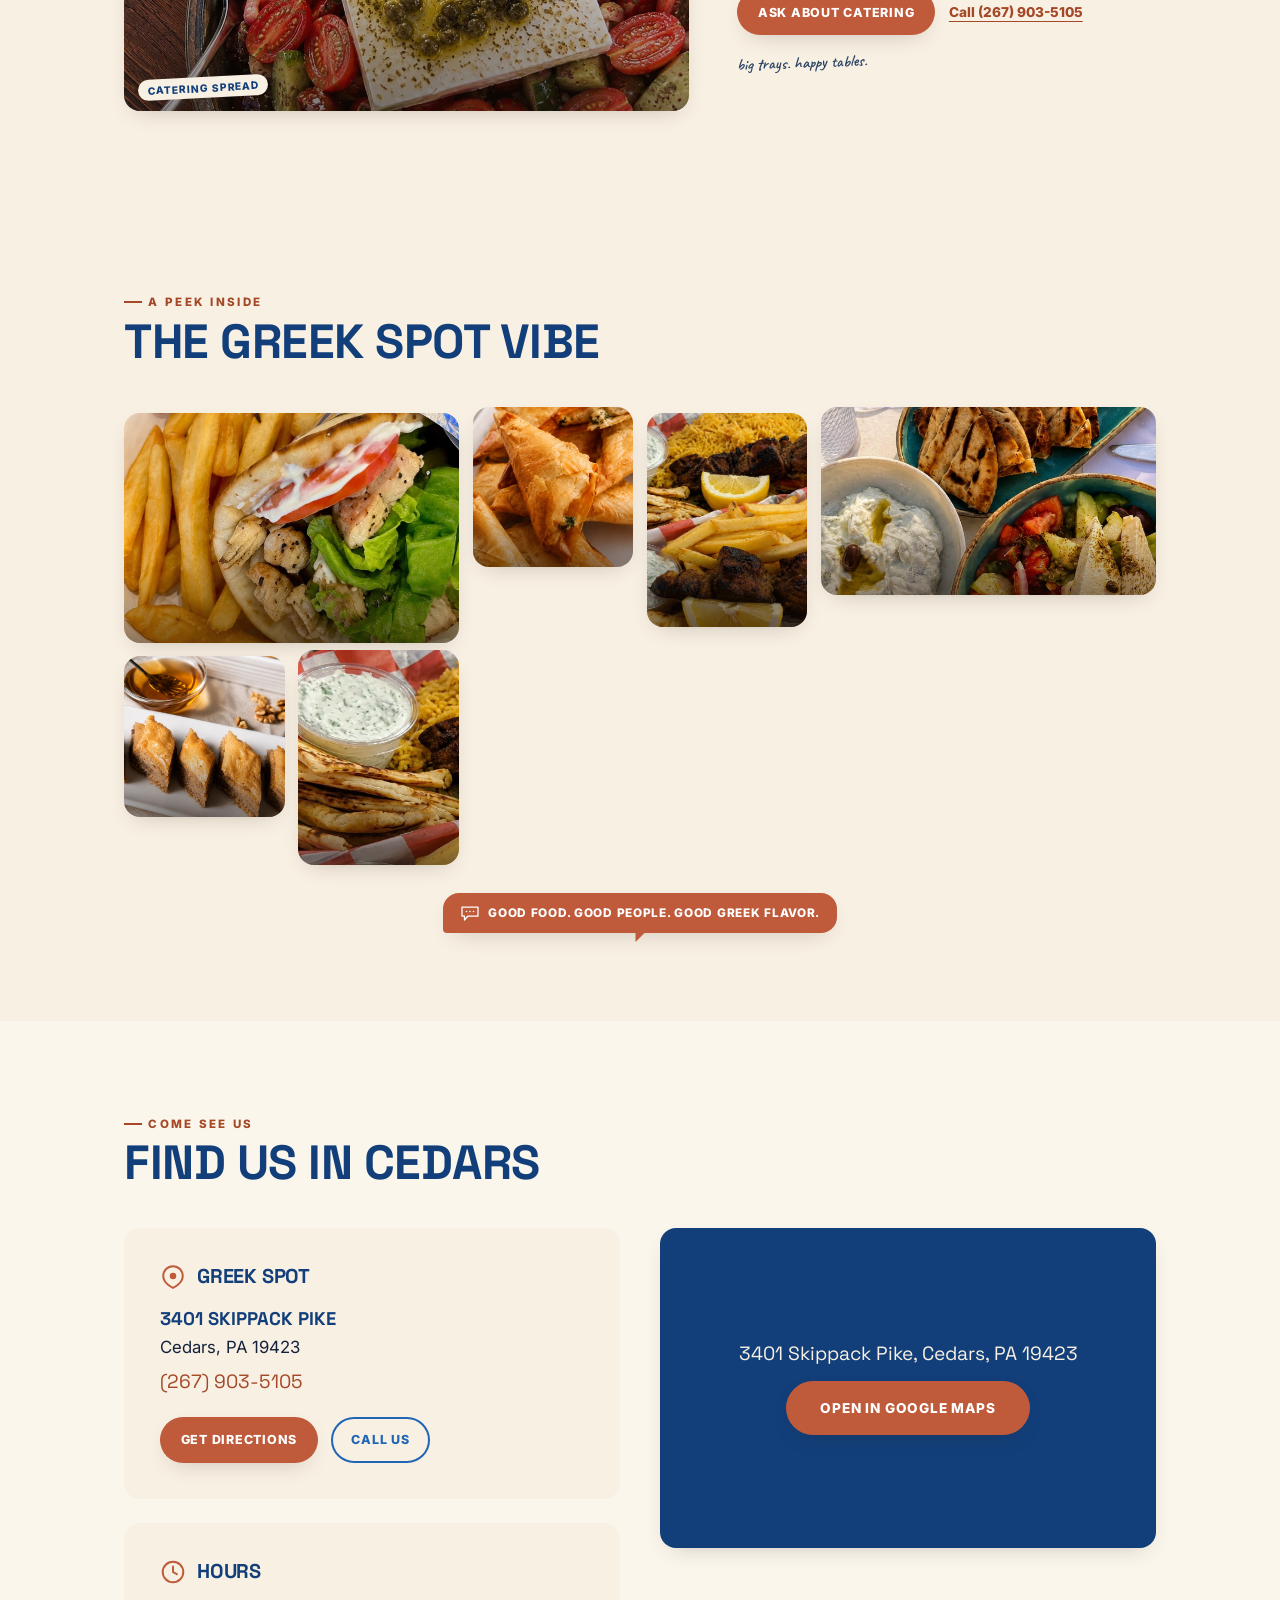
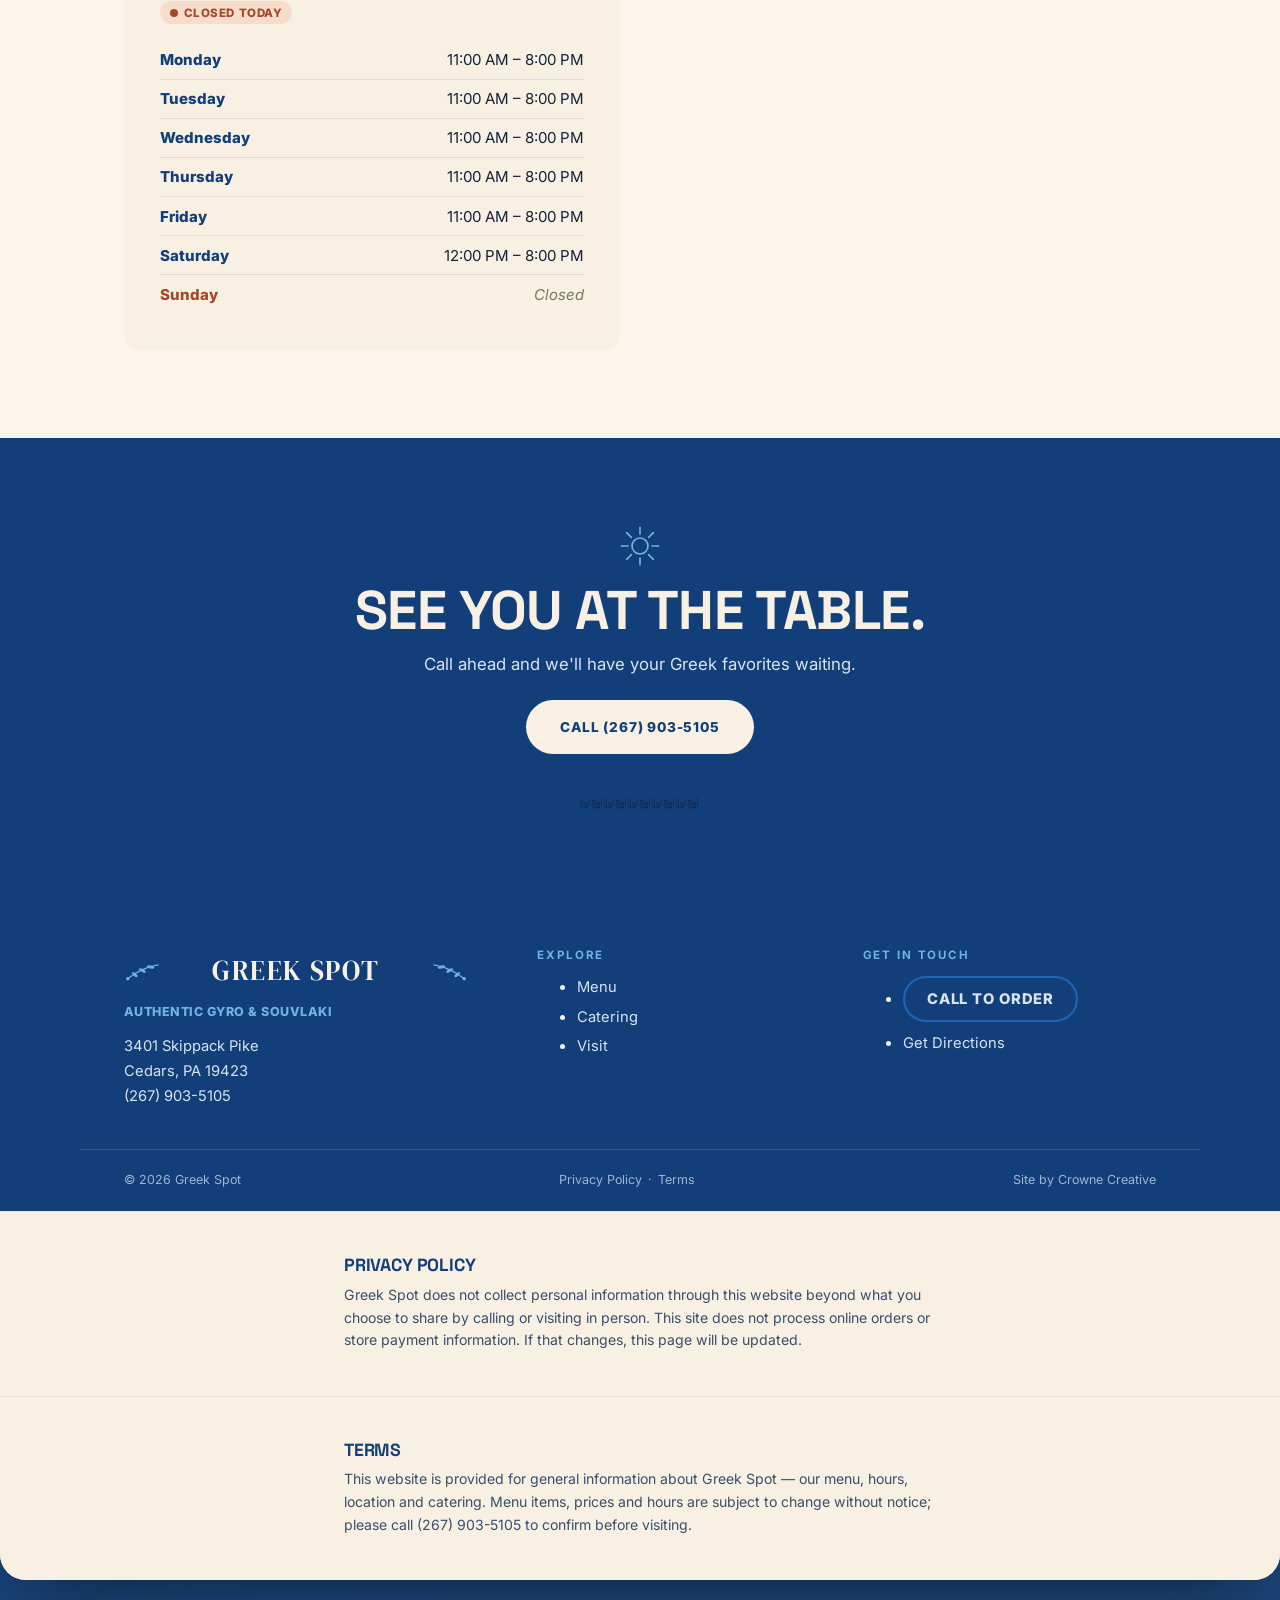
==== commit 1fd5d55c: "Add more real photos, straighten the logo, and trim sections per feedback - Adds gyro wrap, baklava " ====
--- a/index.html
+++ b/index.html
@@ -199,13 +199,25 @@
     <symbol id="icon-scribble" viewBox="0 0 120 10" preserveAspectRatio="none">
       <path d="M2 6 Q20 2 38 6 T74 6 T110 5" fill="none" stroke="currentColor" stroke-width="3" stroke-linecap="round"/>
     </symbol>
-    <!-- Wordmark logo: "GREEK SPOT" set on a shallow wave-arc baseline,
-         echoing the menu card's angular, wave-inspired lettering. -->
-    <symbol id="logo-wordmark" viewBox="0 0 360 76">
-      <path id="wordmarkArc" d="M6,54 Q180,8 354,54" fill="none"/>
-      <text font-family="'Space Grotesk', sans-serif" font-weight="700" font-size="42" letter-spacing="1" fill="currentColor">
-        <textPath href="#wordmarkArc" startOffset="50%" text-anchor="middle">GREEK SPOT</textPath>
-      </text>
+    <!-- Wordmark logo: straight-set "GREEK SPOT" with a small laurel
+         flourish flanking each side, matching the restaurant's actual
+         logo (deep blue menu card / Google Business listing). -->
+    <symbol id="logo-wordmark" viewBox="0 0 360 60">
+      <text x="180" y="42" font-family="'DM Serif Display', serif" font-weight="400" font-size="38" letter-spacing="2" text-anchor="middle" fill="currentColor">GREEK SPOT</text>
+    </symbol>
+    <symbol id="icon-laurel-left" viewBox="0 0 60 34">
+      <path d="M54 6 C40 8 24 14 6 28" fill="none" stroke="currentColor" stroke-width="2" stroke-linecap="round"/>
+      <ellipse cx="42" cy="9.5" rx="6" ry="2.4" transform="rotate(12 42 9.5)" fill="currentColor"/>
+      <ellipse cx="29" cy="15" rx="6" ry="2.4" transform="rotate(28 29 15)" fill="currentColor"/>
+      <ellipse cx="17" cy="21.5" rx="5.5" ry="2.2" transform="rotate(42 17 21.5)" fill="currentColor"/>
+      <circle cx="6" cy="28" r="2.6" fill="currentColor"/>
+    </symbol>
+    <symbol id="icon-laurel-right" viewBox="0 0 60 34">
+      <path d="M6 6 C20 8 36 14 54 28" fill="none" stroke="currentColor" stroke-width="2" stroke-linecap="round"/>
+      <ellipse cx="18" cy="9.5" rx="6" ry="2.4" transform="rotate(-12 18 9.5)" fill="currentColor"/>
+      <ellipse cx="31" cy="15" rx="6" ry="2.4" transform="rotate(-28 31 15)" fill="currentColor"/>
+      <ellipse cx="43" cy="21.5" rx="5.5" ry="2.2" transform="rotate(-42 43 21.5)" fill="currentColor"/>
+      <circle cx="54" cy="28" r="2.6" fill="currentColor"/>
     </symbol>
   </defs>
 </svg>
@@ -216,14 +228,17 @@
 <header class="site-header" id="site-header">
   <div class="container nav">
     <a href="#home" class="wordmark" aria-label="Greek Spot, home">
-      <svg class="wordmark__mark" viewBox="0 0 360 76" role="img" aria-label="Greek Spot"><use href="#logo-wordmark"/></svg>
+      <span class="wordmark__row">
+        <svg class="wordmark__laurel" viewBox="0 0 60 34" aria-hidden="true"><use href="#icon-laurel-left"/></svg>
+        <svg class="wordmark__mark" viewBox="0 0 360 60" role="img" aria-label="Greek Spot"><use href="#logo-wordmark"/></svg>
+        <svg class="wordmark__laurel" viewBox="0 0 60 34" aria-hidden="true"><use href="#icon-laurel-right"/></svg>
+      </span>
       <span class="sub">Authentic Gyro &amp; Souvlaki</span>
     </a>
 
     <nav class="nav__links" aria-label="Primary">
       <a href="#menu">Menu</a>
       <a href="#catering">Catering</a>
-      <a href="#about">About</a>
       <a href="#visit">Visit</a>
     </nav>
 
@@ -241,7 +256,6 @@
   <nav class="mobile-menu__links" aria-label="Mobile">
     <a href="#menu" data-menu-link>Menu</a>
     <a href="#catering" data-menu-link>Catering</a>
-    <a href="#about" data-menu-link>About</a>
     <a href="#visit" data-menu-link>Visit</a>
   </nav>
   <div class="mobile-menu__foot">
@@ -258,7 +272,6 @@
   <section class="hero" id="home">
     <div class="hero__grid">
       <div class="hero__copy">
-        <span class="hero__label anim">Cedars, Pennsylvania</span>
         <p class="hero__sub anim">Authentic Gyro &amp; Souvlaki</p>
         <h1 class="hero__title">
           <span class="hero__word"><span>Greek Food</span></span><br>
@@ -333,8 +346,8 @@
     <div class="container strip__row">
       <div class="strip__item reveal">
         <div class="scene-card">
-          <div class="scene scene--photo" role="img" aria-label="Gyro meat, pita and fries">
-            <img class="scene__photo" src="assets/img/gyro-platter.jpg" alt="Gyro meat, pita and fries" loading="lazy">
+          <div class="scene scene--photo" role="img" aria-label="Gyro wrap with warm pita and fries">
+            <img class="scene__photo" src="assets/img/gyro-wrap.jpg" alt="Gyro wrap with warm pita and fries" loading="lazy">
           <span class="scene__label">Gyros</span>
           </div>
         </div>
@@ -365,9 +378,8 @@
       </div>
       <div class="strip__item reveal" style="transition-delay:.32s">
         <div class="scene-card">
-          <div class="scene scene--favorites" role="img" aria-label="Baklava and Greek desserts">
-            <div class="scene__glow"></div>
-            <div class="scene__blob"></div>
+          <div class="scene scene--photo" role="img" aria-label="Baklava, phyllo with walnuts and honey">
+            <img class="scene__photo" src="assets/img/baklava.jpg" alt="Baklava, phyllo with walnuts and honey" loading="lazy">
             <span class="scene__label">Greek Favorites</span>
           </div>
         </div>
@@ -392,7 +404,6 @@
         <p>From gyros and souvlaki to fresh salads, pita, mezethes and comforting Greek favorites, there is something for every appetite.</p>
         <div class="featured__actions">
           <a href="#menu" class="chip chip--orange">Menu</a>
-          <a href="#catering" class="chip chip--orange">Catering</a>
           <a href="tel:2679035105" class="chip chip--orange">Call to Order</a>
         </div>
       </div>
@@ -413,17 +424,10 @@
        ========================================================= -->
   <section class="menu-section" id="menu">
     <div class="container">
-      <div class="section-head section-head--row reveal">
-        <div>
-          <span class="eyebrow">What's Cooking</span>
-          <h2>Our Menu</h2>
-          <p>From Greek classics to hearty platters, there is something for everyone at the table.</p>
-        </div>
-        <div class="scene-card">
-          <div class="scene scene--photo" role="img" aria-label="Fresh Greek mezethes, feta with olive oil and herbs">
-            <img class="scene__photo" src="assets/img/feta-detail.jpg" alt="Fresh Greek mezethes, feta with olive oil and herbs" loading="lazy">
-          </div>
-        </div>
+      <div class="section-head reveal">
+        <span class="eyebrow">What's Cooking</span>
+        <h2>Our Menu</h2>
+        <p>From Greek classics to hearty platters, there is something for everyone at the table.</p>
       </div>
 
       <div class="menu-tabs" role="tablist" aria-label="Menu categories" id="menu-tabs">
@@ -630,19 +634,6 @@
     </div>
   </section>
 
-  <!-- =========================================================
-       MARQUEE
-       ========================================================= -->
-  <div class="marquee" aria-hidden="true">
-    <div class="marquee__track">
-      <div class="marquee__set">
-        <span>Gyros</span><span class="dot">&bull;</span><span>Souvlaki</span><span class="dot">&bull;</span><span>Tzatziki</span><span class="dot">&bull;</span><span>Greek Salads</span><span class="dot">&bull;</span><span>Pita</span><span class="dot">&bull;</span><span>Baklava</span><span class="dot">&bull;</span><span>Catering</span><span class="dot">&bull;</span><span>Cedars PA</span><span class="dot">&bull;</span>
-      </div>
-      <div class="marquee__set">
-        <span>Gyros</span><span class="dot">&bull;</span><span>Souvlaki</span><span class="dot">&bull;</span><span>Tzatziki</span><span class="dot">&bull;</span><span>Greek Salads</span><span class="dot">&bull;</span><span>Pita</span><span class="dot">&bull;</span><span>Baklava</span><span class="dot">&bull;</span><span>Catering</span><span class="dot">&bull;</span><span>Cedars PA</span><span class="dot">&bull;</span>
-      </div>
-    </div>
-  </div>
 
   <!-- =========================================================
        FULL-WIDTH FOOD MOMENT
@@ -696,29 +687,6 @@
     </div>
   </section>
 
-  <!-- =========================================================
-       ABOUT
-       ========================================================= -->
-  <section class="about" id="about">
-    <div class="container about__grid">
-      <div class="about__media mask-trigger" id="about-media">
-        <div class="mask-inner">
-          <div class="scene-card">
-            <div class="scene scene--photo" role="img" aria-label="A cozy table set with Greek salad, pita and tzatziki">
-              <img class="scene__photo" src="assets/img/pita-tzatziki-salad.jpg" alt="A cozy table set with grilled pita, tzatziki and Greek salad" loading="lazy">
-            </div>
-          </div>
-        </div>
-      </div>
-      <div class="about__text reveal">
-        <span class="eyebrow">Our Table</span>
-        <h2>A little piece <em>of Greece</em> in Cedars.</h2>
-        <p>Greek Spot is a neighborhood spot for gyros, souvlaki, fresh salads and generous Greek plates — simple food, full flavor, and plenty to share.</p>
-        <svg class="about__doodle" viewBox="0 0 100 40" aria-hidden="true"><use href="#icon-olive"/></svg>
-        <p class="about__note hand">come for the gyro, stay for the seconds.</p>
-      </div>
-    </div>
-  </section>
 
   <!-- =========================================================
        GALLERY
@@ -732,15 +700,15 @@
       <div class="gallery__row">
         <div class="gallery__item reveal" style="transition-delay:.02s">
           <div class="scene-card">
-            <div class="scene scene--photo" role="img" aria-label="Close-up of a Greek gyro platter">
-              <img class="scene__photo" src="assets/img/gyro-platter.jpg" alt="Close-up of a Greek gyro platter with fries and pita" loading="lazy">
+            <div class="scene scene--photo" role="img" aria-label="Close-up of a Greek gyro wrap with fries">
+              <img class="scene__photo" src="assets/img/gyro-wrap.jpg" alt="Close-up of a Greek gyro wrap with fries" loading="lazy">
             </div>
           </div>
         </div>
         <div class="gallery__item reveal" style="transition-delay:.09s">
           <div class="scene-card">
-            <div class="scene scene--photo" role="img" aria-label="Feta topped with olive oil, herbs and capers">
-              <img class="scene__photo" src="assets/img/feta-detail.jpg" alt="Feta topped with olive oil, herbs and capers, surrounded by fresh tomato and cucumber" loading="lazy">
+            <div class="scene scene--photo" role="img" aria-label="Spanakopita, filo pastry with spinach and feta">
+              <img class="scene__photo" src="assets/img/spanakopita.jpg" alt="Spanakopita, filo pastry with spinach and feta" loading="lazy">
             </div>
           </div>
         </div>
@@ -760,7 +728,9 @@
         </div>
         <div class="gallery__item reveal" style="transition-delay:.12s">
           <div class="scene-card">
-            <div class="scene scene--favorites" role="img" aria-label="Baklava, a Greek dessert"><div class="scene__glow"></div><div class="scene__blob"></div></div>
+            <div class="scene scene--photo" role="img" aria-label="Baklava, phyllo with walnuts and honey">
+              <img class="scene__photo" src="assets/img/baklava.jpg" alt="Baklava, phyllo with walnuts and honey" loading="lazy">
+            </div>
           </div>
         </div>
         <div class="gallery__item reveal" style="transition-delay:.2s">
@@ -803,7 +773,6 @@
               <a class="btn btn--primary" href="https://www.google.com/maps/dir/?api=1&destination=3401+Skippack+Pike%2C+Cedars%2C+PA+19423" target="_blank" rel="noopener">Get Directions</a>
               <a class="btn btn--outline" href="tel:2679035105">Call Us</a>
             </div>
-            <p class="visit__note hand">come hungry.</p>
           </div>
 
           <div class="visit__card hours-card">
@@ -821,10 +790,7 @@
           </div>
         </div>
 
-        <div class="directions-card reveal">
-          <div class="scene scene--photo" role="img" aria-label="A wide view of a Greek Spot souvlaki platter">
-            <img class="scene__photo" src="assets/img/souvlaki-skewers.jpg" alt="A wide view of a Greek Spot souvlaki platter with rice and pita" loading="lazy">
-          </div>
+        <div class="directions-card directions-card--plain reveal">
           <div class="directions-card__foot">
             <p>3401 Skippack Pike, Cedars, PA 19423</p>
             <a class="btn btn--primary btn--lg" href="https://www.google.com/maps/dir/?api=1&destination=3401+Skippack+Pike%2C+Cedars%2C+PA+19423" target="_blank" rel="noopener">Open in Google Maps</a>
@@ -856,7 +822,11 @@
   <div class="container footer__grid">
     <div class="footer__brand">
       <a href="#home" class="wordmark wordmark--lg" aria-label="Greek Spot, home">
-        <svg class="wordmark__mark" viewBox="0 0 360 76" role="img" aria-label="Greek Spot"><use href="#logo-wordmark"/></svg>
+        <span class="wordmark__row">
+          <svg class="wordmark__laurel" viewBox="0 0 60 34" aria-hidden="true"><use href="#icon-laurel-left"/></svg>
+          <svg class="wordmark__mark" viewBox="0 0 360 60" role="img" aria-label="Greek Spot"><use href="#logo-wordmark"/></svg>
+          <svg class="wordmark__laurel" viewBox="0 0 60 34" aria-hidden="true"><use href="#icon-laurel-right"/></svg>
+        </span>
       </a>
       <p>Authentic Gyro &amp; Souvlaki</p>
       <address>
@@ -871,7 +841,6 @@
       <ul>
         <li><a href="#menu">Menu</a></li>
         <li><a href="#catering">Catering</a></li>
-        <li><a href="#about">About</a></li>
         <li><a href="#visit">Visit</a></li>
       </ul>
     </div>
@@ -887,9 +856,30 @@
 
   <div class="container footer__bottom">
     <span>&copy; <span id="year"></span> Greek Spot</span>
-    <span>3401 Skippack Pike, Cedars, PA 19423 &middot; (267) 903-5105</span>
+    <span class="footer__legal-links">
+      <a href="#privacy">Privacy Policy</a>
+      <span aria-hidden="true">&middot;</span>
+      <a href="#terms">Terms</a>
+    </span>
+    <span>Site by Crowne Creative</span>
   </div>
 </footer>
+
+<!-- =========================================================
+     PRIVACY / TERMS (lightweight, on-page)
+     ========================================================= -->
+<section class="legal" id="privacy">
+  <div class="container legal__inner">
+    <h3>Privacy Policy</h3>
+    <p>Greek Spot does not collect personal information through this website beyond what you choose to share by calling or visiting in person. This site does not process online orders or store payment information. If that changes, this page will be updated.</p>
+  </div>
+</section>
+<section class="legal" id="terms">
+  <div class="container legal__inner">
+    <h3>Terms</h3>
+    <p>This website is provided for general information about Greek Spot — our menu, hours, location and catering. Menu items, prices and hours are subject to change without notice; please call (267) 903-5105 to confirm before visiting.</p>
+  </div>
+</section>
 
 </div>
 </div>
--- a/css/style.css
+++ b/css/style.css
@@ -97,7 +97,7 @@
 @media (min-width: 640px) {
   .site-shell { border-radius: var(--radius-lg); }
   .site-shell > .site-header { border-top-left-radius: var(--radius-lg); border-top-right-radius: var(--radius-lg); }
-  .site-shell > .site-footer { border-bottom-left-radius: var(--radius-lg); border-bottom-right-radius: var(--radius-lg); overflow: hidden; }
+  .site-shell > *:last-child { border-bottom-left-radius: var(--radius-lg); border-bottom-right-radius: var(--radius-lg); overflow: hidden; }
   .hero { border-top-left-radius: var(--radius-lg); border-top-right-radius: var(--radius-lg); overflow: hidden; }
 }
 
@@ -413,15 +413,6 @@
 .scene--platter .scene__blob { background: linear-gradient(160deg, #EFC57C 0%, #CE8944 55%, #874B22 100%); }
 .scene--platter .scene__blob--sm { background: linear-gradient(160deg, #9AA96F 0%, #6F7955 100%); }
 
-.scene--favorites { background: linear-gradient(155deg, #E6BE73 0%, #C9973F 55%, #8A611F 100%); }
-.scene--favorites .scene__blob { background: linear-gradient(150deg, #FBE2AC 0%, #E3B45D 55%, #A6752C 100%); border-radius: 18%; }
-.scene--favorites .scene__blob::before {
-  content: ""; position: absolute; inset: 0; border-radius: inherit;
-  background-image:
-    repeating-linear-gradient(45deg, rgba(90,55,10,0.18) 0 2px, transparent 2px 14px),
-    repeating-linear-gradient(-45deg, rgba(90,55,10,0.18) 0 2px, transparent 2px 14px);
-}
-
 .scene--catering { background: linear-gradient(155deg, #B4703A 0%, #8A4F27 55%, #57331B 100%); }
 .scene--catering .scene__blob { background: linear-gradient(160deg, #EFC57C 0%, #C6813C 55%, #7A4322 100%); }
 .scene--catering .scene__blob--sm { background: linear-gradient(160deg, #A7B27C 0%, #6F7955 100%); }
@@ -480,11 +471,22 @@
   align-items: flex-start;
   line-height: 1;
 }
+.wordmark__row {
+  display: inline-flex;
+  align-items: center;
+  gap: 0.25em;
+}
 .wordmark__mark {
-  width: clamp(108px, 12vw, 150px);
+  width: clamp(122px, 13vw, 168px);
   height: auto;
   color: var(--blue-deep);
   display: block;
+}
+.wordmark__laurel {
+  width: clamp(18px, 2vw, 24px);
+  height: auto;
+  color: var(--terracotta);
+  flex-shrink: 0;
 }
 .wordmark span.sub {
   font-family: var(--font-body);
@@ -492,10 +494,11 @@
   font-size: 0.5rem;
   letter-spacing: 0.24em;
   color: var(--terracotta);
-  margin-top: 0.1em;
+  margin-top: 0.25em;
   text-transform: uppercase;
 }
-.wordmark--lg .wordmark__mark { width: clamp(180px, 22vw, 240px); }
+.wordmark--lg .wordmark__mark { width: clamp(200px, 22vw, 260px); }
+.wordmark--lg .wordmark__laurel { width: clamp(28px, 3vw, 38px); }
 
 .nav__links { display: none; align-items: center; gap: 0.4rem; font-weight: 800; font-size: 0.7rem; letter-spacing: 0.03em; text-transform: uppercase; }
 .nav__links a { padding: 0.55em 1.05em; border-radius: 999px; background: var(--blue); color: var(--cream); transition: background-color 0.2s var(--ease), transform 0.15s var(--ease); }
@@ -695,21 +698,6 @@
 .menu-cta p { color: var(--blue-ink); opacity: 0.8; }
 
 /* =========================================================
-   Marquee — thin scrolling text strip
-   ========================================================= */
-.marquee { background: var(--blue-deep); overflow: hidden; padding-block: 0.9rem; }
-.marquee__track { display: flex; width: max-content; animation: marquee-scroll 30s linear infinite; }
-.marquee__set { display: flex; align-items: center; flex-shrink: 0; }
-.marquee__set span {
-  font-family: var(--font-display); font-weight: 700; text-transform: uppercase;
-  font-size: clamp(1rem, 2.4vw, 1.35rem); color: var(--cream); letter-spacing: 0.03em;
-  padding-inline: 1.1rem; white-space: nowrap;
-}
-.marquee__set span.dot { color: var(--gold); padding-inline: 0.5rem; }
-@keyframes marquee-scroll { from { transform: translateX(0); } to { transform: translateX(-50%); } }
-@media (prefers-reduced-motion: reduce) { .marquee__track { animation: none; } }
-
-/* =========================================================
    Full-width food moment break
    ========================================================= */
 .moment { position: relative; min-height: 72vh; overflow: hidden; display: flex; align-items: flex-end; }
@@ -737,18 +725,6 @@
 .catering__phone-link { font-weight: 800; font-size: 0.85rem; color: var(--terracotta-dark); text-decoration: underline; text-underline-offset: 4px; min-height: 44px; display: inline-flex; align-items: center; }
 .catering__note { margin-top: 1.2rem; font-size: 1.2rem; }
 
-/* =========================================================
-   About — real-feeling photo left, clip-path reveal
-   ========================================================= */
-.about { padding-block: var(--section-pad); background: var(--offwhite); overflow: hidden; }
-.about__grid { display: grid; gap: clamp(2rem, 5vw, 3rem); align-items: center; }
-@media (min-width: 900px) { .about__grid { grid-template-columns: 1.1fr 0.9fr; } }
-.about__text h2 { font-size: clamp(1.9rem, 5vw, 2.8rem); margin-top: 0.5rem; text-transform: uppercase; }
-.about__text p { margin-top: 1.1rem; font-size: 1.02rem; max-width: 48ch; color: var(--blue-ink); opacity: 0.88; }
-.about__media { width: 100%; }
-.about__media .scene { aspect-ratio: 6/5; }
-.about__doodle { width: 54px; height: auto; color: var(--terracotta); margin-top: 1rem; }
-.about__note { margin-top: 1.2rem; font-size: 1.25rem; }
 
 /* =========================================================
    Gallery — loose masonry, real staggered scroll motion
@@ -819,6 +795,16 @@
 .directions-card__foot { background: var(--blue-deep); padding: 1.5rem; display: flex; flex-direction: column; gap: 0.9rem; }
 .directions-card__foot p { color: #D9E3EE; font-size: 0.92rem; }
 .directions-card__foot .btn { width: 100%; }
+.directions-card--plain { justify-content: center; }
+.directions-card--plain .directions-card__foot {
+  flex: 1;
+  justify-content: center;
+  padding: clamp(2rem, 5vw, 3rem);
+  text-align: center;
+  align-items: center;
+}
+.directions-card--plain .directions-card__foot p { font-family: var(--font-display); font-size: 1.2rem; color: var(--cream); }
+.directions-card--plain .directions-card__foot .btn { width: auto; }
 
 /* =========================================================
    Final CTA
@@ -840,6 +826,7 @@
 .footer__grid { display: grid; gap: 2rem; }
 @media (min-width: 760px) { .footer__grid { grid-template-columns: 1.3fr 1fr 1fr; } }
 .footer__brand .wordmark__mark { color: var(--cream); }
+.footer__brand .wordmark__laurel { color: var(--gold); }
 .footer__brand .wordmark span.sub { color: var(--gold); }
 .footer__brand p { margin-top: 0.7rem; font-weight: 800; letter-spacing: 0.04em; font-size: 0.78rem; color: var(--gold); text-transform: uppercase; }
 .footer__brand address { margin-top: 0.9rem; font-style: normal; line-height: 1.7; font-size: 0.92rem; color: #D9E3EE; }
@@ -850,7 +837,16 @@
 .footer__col a { font-size: 0.92rem; color: #D9E3EE; transition: color 0.2s var(--ease); }
 .footer__col a:hover { color: var(--terracotta); }
 
-.footer__bottom { margin-top: 2.5rem; padding-top: 1.4rem; border-top: 1px solid rgba(247,235,216,0.14); display: flex; flex-wrap: wrap; gap: 0.9rem; justify-content: space-between; font-size: 0.78rem; color: #9FB6CE; }
+.footer__bottom { margin-top: 2.5rem; padding-top: 1.4rem; border-top: 1px solid rgba(247,235,216,0.14); display: flex; flex-wrap: wrap; gap: 0.6rem 1.2rem; justify-content: space-between; align-items: center; font-size: 0.78rem; color: #9FB6CE; }
+.footer__legal-links { display: inline-flex; align-items: center; gap: 0.5em; }
+.footer__legal-links a { color: #9FB6CE; transition: color 0.2s var(--ease); }
+.footer__legal-links a:hover { color: var(--terracotta); }
+
+.legal { background: var(--cream); padding-block: clamp(2rem, 5vw, 2.75rem); border-top: 1px solid var(--cream-soft); }
+.legal__inner { max-width: 68ch; }
+.legal h3 { font-size: 1.1rem; text-transform: uppercase; }
+.legal p { margin-top: 0.6rem; font-size: 0.88rem; color: var(--blue-ink); opacity: 0.82; line-height: 1.6; }
+.legal + .legal { border-top: 1px solid rgba(15,46,78,0.08); }
 
 /* =========================================================
    Skip link
@@ -866,6 +862,5 @@
   .reveal, .reveal-scale { transition-duration: 0.5s; }
   .reveal { transform: translateY(16px); }
   .hero__media .scene { animation-duration: 0.8s; }
-  .marquee__track { animation-duration: 22s; }
   .moment__scene .scene { animation-duration: 16s; }
 }
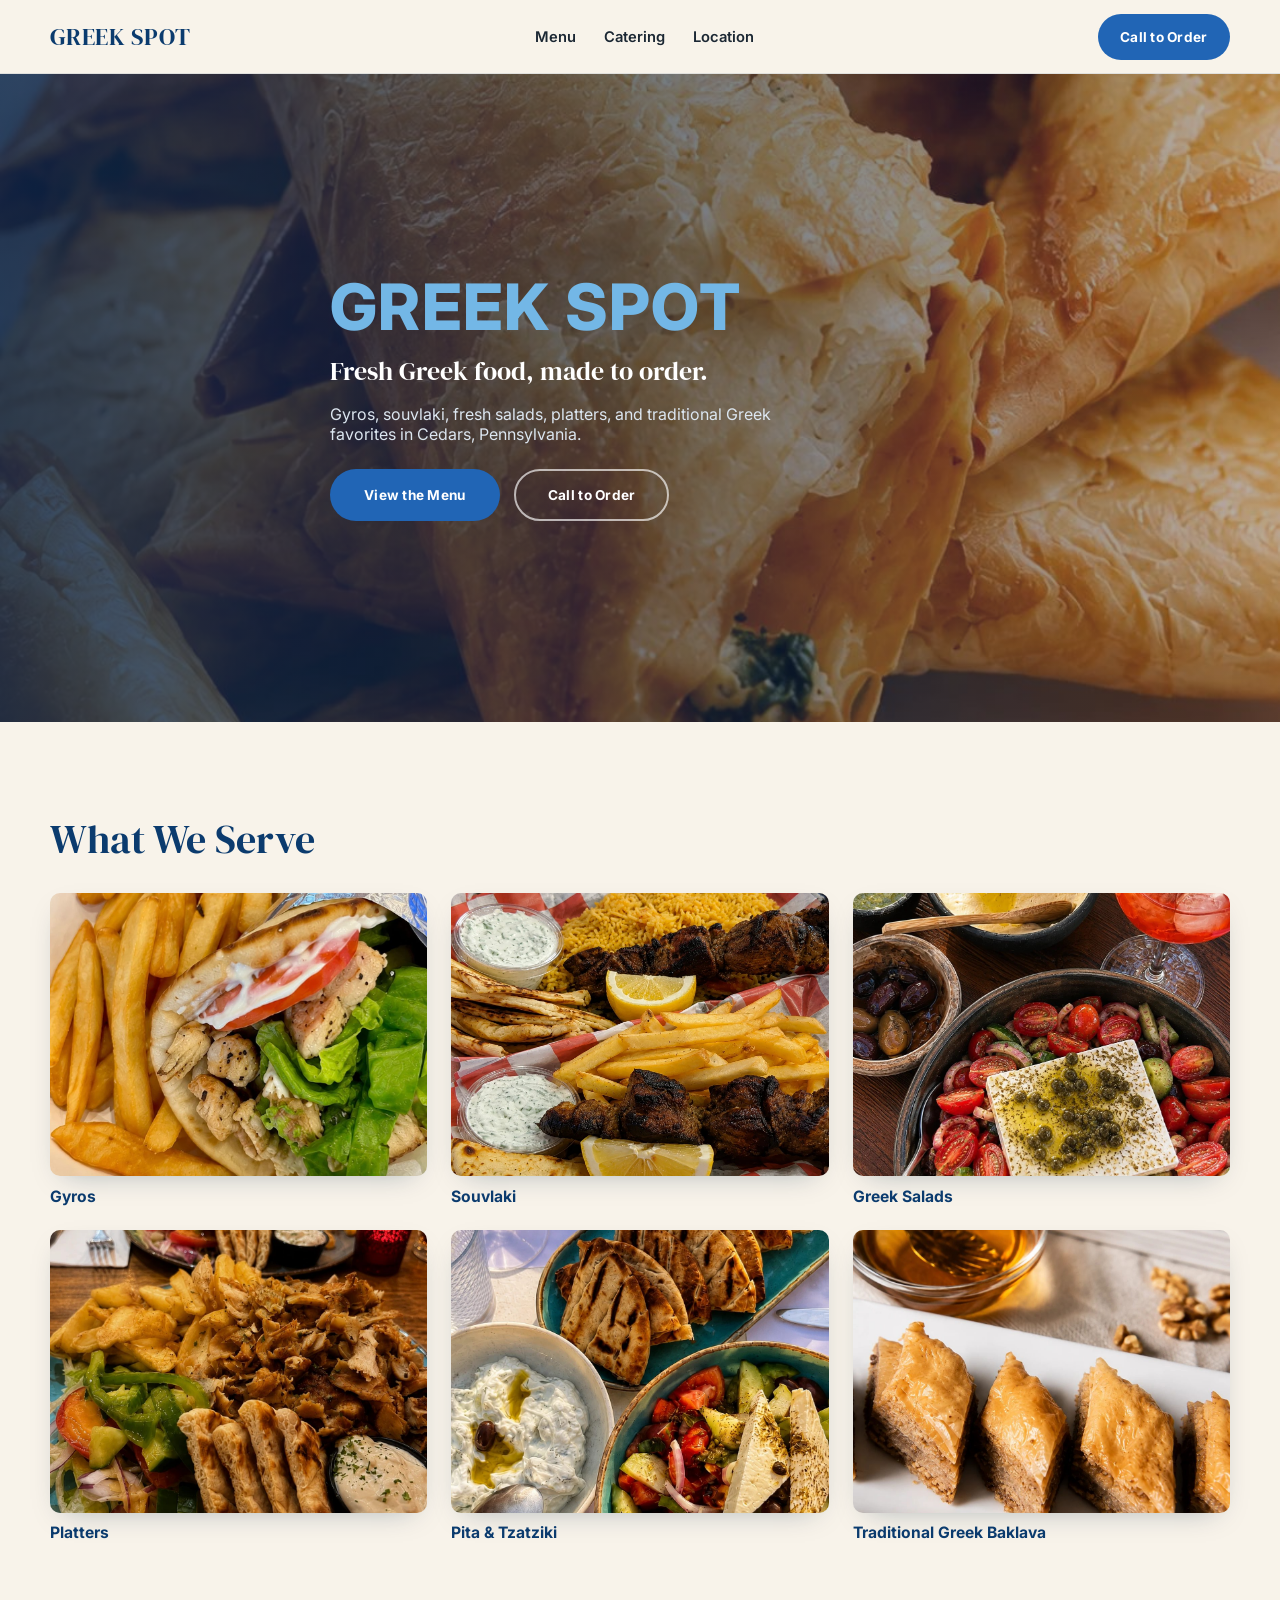
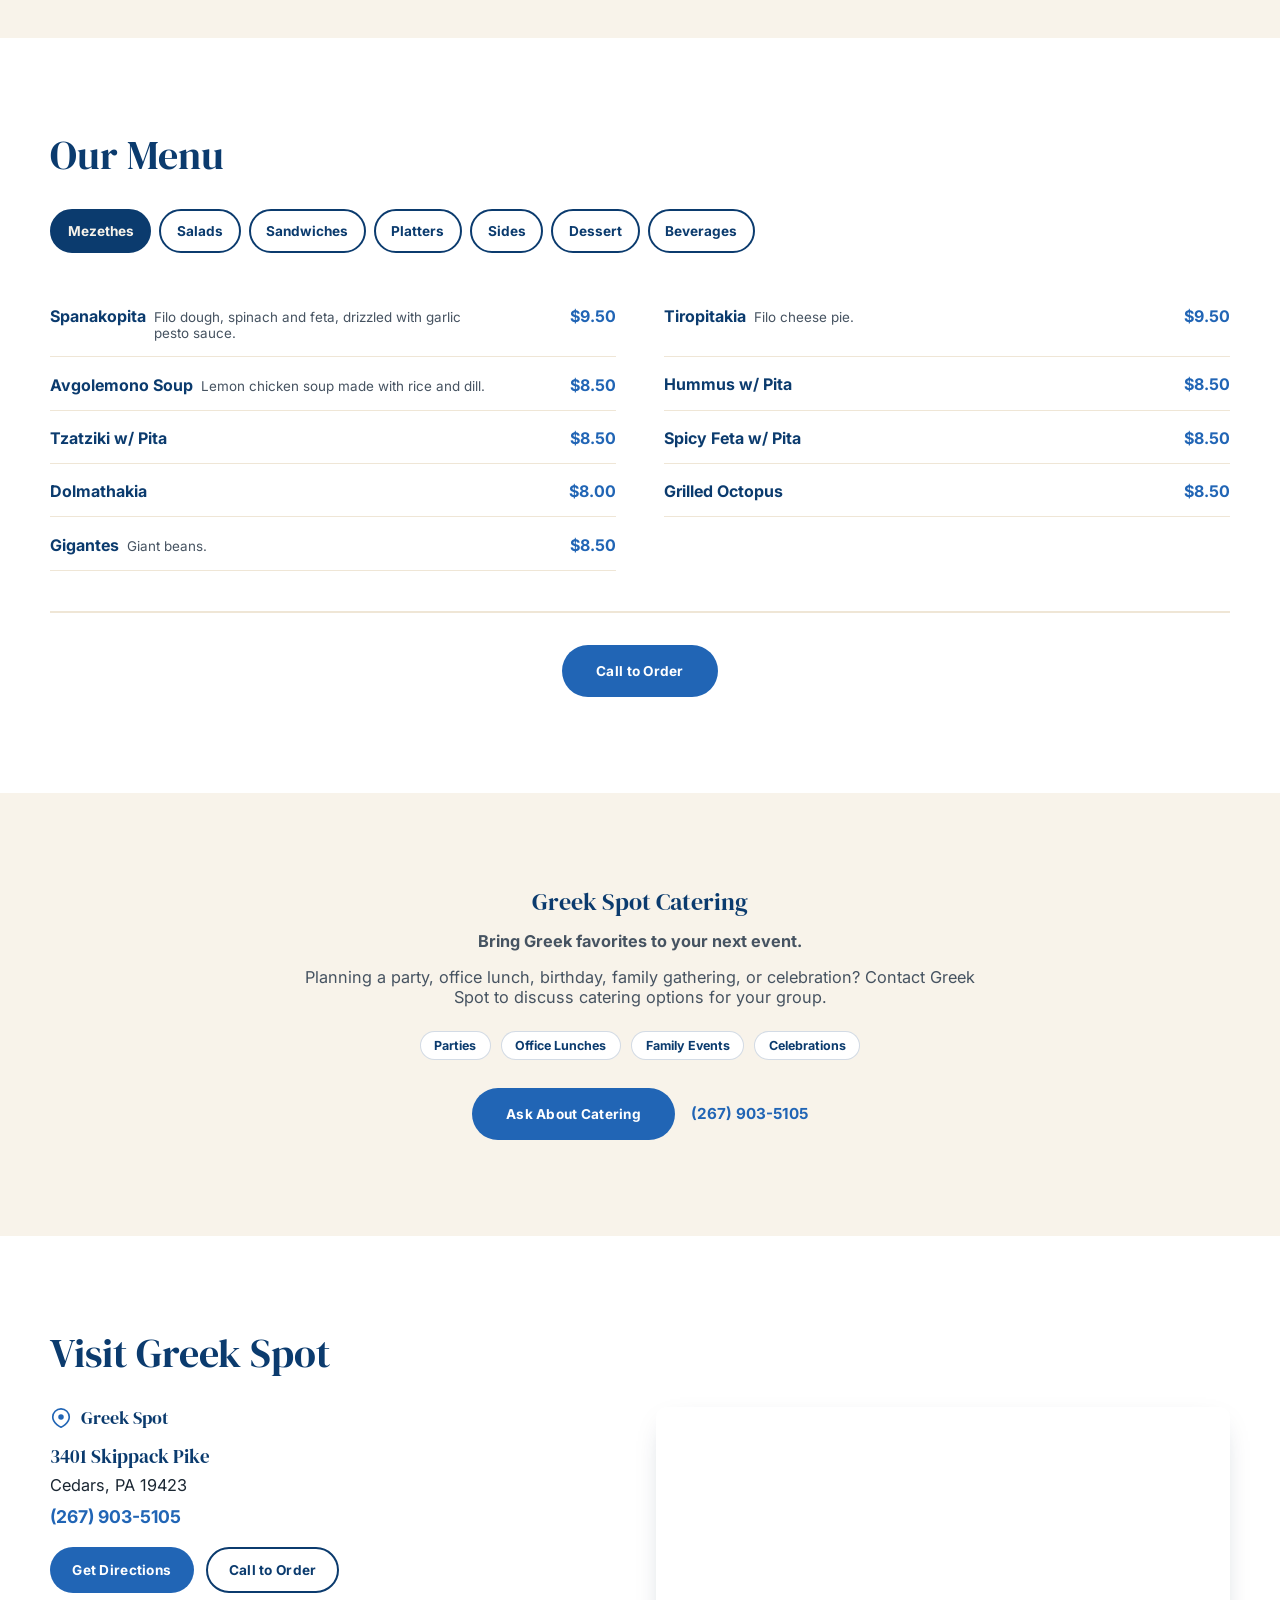
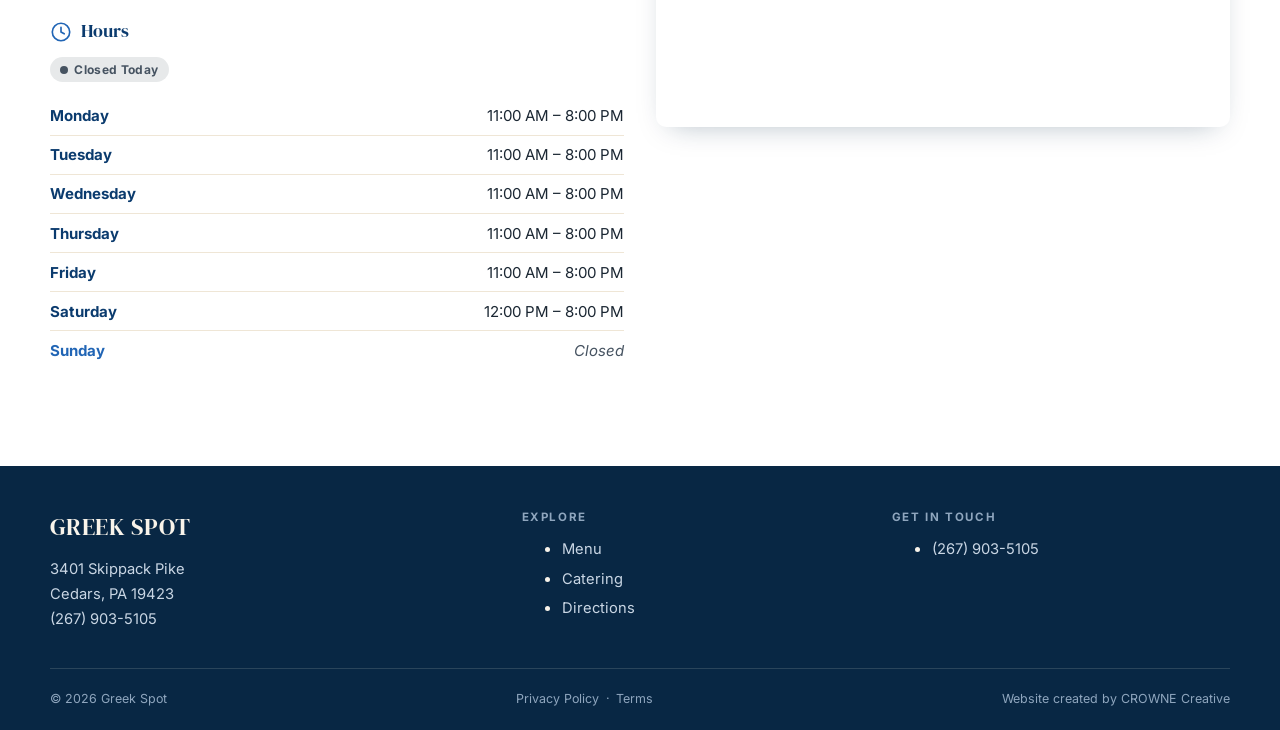
==== commit a5a32ad2: "Simplify and clean up the site: shorter, no repetition, temp wordmark Major cleanup pass per feedbac" ====
--- a/index.html
+++ b/index.html
@@ -5,20 +5,21 @@
 <meta name="viewport" content="width=device-width, initial-scale=1.0">
 <title>Greek Spot | Authentic Greek Food in Cedars, PA</title>
 <meta name="description" content="Greek Spot in Cedars, PA serves authentic Greek favorites including gyros, souvlaki, salads, platters and more. Catering available. Call (267) 903-5105.">
-<meta name="keywords" content="Greek restaurant Cedars PA, Greek food Cedars PA, gyro Cedars PA, souvlaki Cedars PA, Mediterranean food Cedars PA, Greek catering Cedars PA, Greek restaurant near Skippack, catering near Cedars PA">
+<meta name="keywords" content="Greek restaurant Cedars PA, Greek food Cedars PA, gyro Cedars PA, souvlaki Cedars PA, Mediterranean food Cedars PA, Greek catering Cedars PA">
 <meta name="theme-color" content="#0B3B6E">
 
-<!-- Open Graph -->
 <meta property="og:type" content="restaurant.restaurant">
 <meta property="og:title" content="Greek Spot | Authentic Greek Food in Cedars, PA">
 <meta property="og:description" content="Gyros, souvlaki, Greek classics and Mediterranean favorites in Cedars, PA. Catering available. Call (267) 903-5105.">
 <meta property="og:locale" content="en_US">
 
-<link rel="icon" href="data:image/svg+xml,%3Csvg xmlns='http://www.w3.org/2000/svg' viewBox='0 0 64 64'%3E%3Crect width='64' height='64' rx='12' fill='%230B3B6E'/%3E%3Ccircle cx='32' cy='24' r='10' fill='none' stroke='%23F8EEDC' stroke-width='3'/%3E%3Cpath d='M32 8v6M32 42v6M8 24h6M52 24h6M15 7l4 4M45 7l-4 4' stroke='%23F8EEDC' stroke-width='3' stroke-linecap='round'/%3E%3C/svg%3E">
+<!-- Temporary favicon: simple navy monogram. Replace with the official
+     logo asset's favicon export once supplied. -->
+<link rel="icon" href="data:image/svg+xml,%3Csvg xmlns='http://www.w3.org/2000/svg' viewBox='0 0 64 64'%3E%3Crect width='64' height='64' rx='10' fill='%230B3B6E'/%3E%3Ctext x='32' y='43' font-family='Georgia,serif' font-size='30' fill='%23F8F3EA' text-anchor='middle'%3EG%3C/text%3E%3C/svg%3E">
 
 <link rel="preconnect" href="https://fonts.googleapis.com">
 <link rel="preconnect" href="https://fonts.gstatic.com" crossorigin>
-<link href="https://fonts.googleapis.com/css2?family=Space+Grotesk:wght@500;700&family=DM+Serif+Display:ital@0;1&family=Inter:wght@400;500;700;800&family=Caveat:wght@600;700&display=swap" rel="stylesheet">
+<link href="https://fonts.googleapis.com/css2?family=DM+Serif+Display&family=Inter:wght@400;500;600;700;800&display=swap" rel="stylesheet">
 
 <link rel="stylesheet" href="css/style.css">
 
@@ -30,7 +31,6 @@
   "servesCuisine": ["Greek", "Mediterranean"],
   "priceRange": "$$",
   "telephone": "+12679035105",
-  "image": "",
   "address": {
     "@type": "PostalAddress",
     "streetAddress": "3401 Skippack Pike",
@@ -47,199 +47,38 @@
     { "@type": "OpeningHoursSpecification", "dayOfWeek": "Thursday", "opens": "11:00", "closes": "20:00" },
     { "@type": "OpeningHoursSpecification", "dayOfWeek": "Friday", "opens": "11:00", "closes": "20:00" },
     { "@type": "OpeningHoursSpecification", "dayOfWeek": "Saturday", "opens": "12:00", "closes": "20:00" }
-  ],
-  "menu": "https://example.com/#menu",
-  "hasMenu": {
-    "@type": "Menu",
-    "name": "Greek Spot Menu"
-  }
+  ]
 }
 </script>
 </head>
 <body>
 <a class="skip-link" href="#main">Skip to main content</a>
 
-<div class="page-frame">
-<div class="site-shell">
-
-<!-- =========================================================
-     SVG SYMBOL SPRITE — decorative Greek-inspired line art
-     ========================================================= -->
 <svg class="visually-hidden" aria-hidden="true" focusable="false">
   <defs>
-    <symbol id="icon-key" viewBox="0 0 200 20">
-      <pattern id="keyTile" width="20" height="20" patternUnits="userSpaceOnUse">
-        <path d="M0 20 V4 H4 V16 H12 V8 H8 V12 H16 V0" fill="none" stroke="currentColor" stroke-width="2"/>
-      </pattern>
-      <rect width="200" height="20" fill="url(#keyTile)"/>
-    </symbol>
-    <symbol id="icon-olive" viewBox="0 0 100 40">
-      <path d="M5 30 Q30 10 95 8" fill="none" stroke="currentColor" stroke-width="2"/>
-      <ellipse cx="20" cy="24" rx="7" ry="3.2" transform="rotate(-30 20 24)" fill="currentColor"/>
-      <ellipse cx="38" cy="16" rx="7" ry="3.2" transform="rotate(-20 38 16)" fill="currentColor"/>
-      <ellipse cx="56" cy="12" rx="7" ry="3.2" transform="rotate(-10 56 12)" fill="currentColor"/>
-      <ellipse cx="75" cy="9" rx="7" ry="3.2" transform="rotate(-5 75 9)" fill="currentColor"/>
-      <circle cx="90" cy="10" r="4" fill="currentColor"/>
-      <circle cx="8" cy="32" r="4" fill="currentColor"/>
-    </symbol>
-    <symbol id="icon-column" viewBox="0 0 40 100">
-      <rect x="4" y="8" width="32" height="6" fill="currentColor"/>
-      <path d="M8 14 h24 l-3 6 h-18 z" fill="currentColor"/>
-      <rect x="10" y="20" width="20" height="66" fill="none" stroke="currentColor" stroke-width="2"/>
-      <line x1="14" y1="20" x2="14" y2="86" stroke="currentColor" stroke-width="1"/>
-      <line x1="20" y1="20" x2="20" y2="86" stroke="currentColor" stroke-width="1"/>
-      <line x1="26" y1="20" x2="26" y2="86" stroke="currentColor" stroke-width="1"/>
-      <rect x="4" y="86" width="32" height="6" fill="currentColor"/>
-      <rect x="0" y="92" width="40" height="6" fill="currentColor"/>
-    </symbol>
-    <symbol id="icon-sun" viewBox="0 0 60 60">
-      <circle cx="30" cy="30" r="12" fill="none" stroke="currentColor" stroke-width="2.5"/>
-      <g stroke="currentColor" stroke-width="2.5" stroke-linecap="round">
-        <line x1="30" y1="2" x2="30" y2="12"/>
-        <line x1="30" y1="48" x2="30" y2="58"/>
-        <line x1="2" y1="30" x2="12" y2="30"/>
-        <line x1="48" y1="30" x2="58" y2="30"/>
-        <line x1="10" y1="10" x2="17" y2="17"/>
-        <line x1="43" y1="43" x2="50" y2="50"/>
-        <line x1="50" y1="10" x2="43" y2="17"/>
-        <line x1="17" y1="43" x2="10" y2="50"/>
-      </g>
-    </symbol>
-    <symbol id="icon-amphora" viewBox="0 0 60 100">
-      <path d="M22 6 h16 v8 c8 4 12 14 12 24 c0 20 -8 26 -8 40 c0 10 4 12 4 16 h-32 c0-4 4-6 4-16 c0-14 -8-20 -8-40 c0-10 4-20 12-24z" fill="none" stroke="currentColor" stroke-width="2.5"/>
-      <line x1="8" y1="34" x2="0" y2="26" stroke="currentColor" stroke-width="2.5"/>
-      <line x1="52" y1="34" x2="60" y2="26" stroke="currentColor" stroke-width="2.5"/>
-      <path d="M8 34 C2 40 2 50 10 54" fill="none" stroke="currentColor" stroke-width="2.5"/>
-      <path d="M52 34 C58 40 58 50 50 54" fill="none" stroke="currentColor" stroke-width="2.5"/>
-      <line x1="18" y1="50" x2="42" y2="50" stroke="currentColor" stroke-width="1.5"/>
-    </symbol>
-    <symbol id="icon-skewer" viewBox="0 0 100 40">
-      <line x1="4" y1="20" x2="96" y2="20" stroke="currentColor" stroke-width="2.5" stroke-linecap="round"/>
-      <rect x="14" y="10" width="14" height="20" rx="3" fill="currentColor"/>
-      <rect x="34" y="8" width="14" height="24" rx="3" fill="currentColor" opacity="0.8"/>
-      <rect x="54" y="10" width="14" height="20" rx="3" fill="currentColor"/>
-      <rect x="74" y="8" width="14" height="24" rx="3" fill="currentColor" opacity="0.8"/>
-    </symbol>
-    <symbol id="icon-gyro" viewBox="0 0 60 80">
-      <path d="M30 4 C14 4 8 40 8 56 C8 68 18 76 30 76 C42 76 52 68 52 56 C52 40 46 4 30 4 Z" fill="none" stroke="currentColor" stroke-width="2.5"/>
-      <path d="M14 24 h32 M12 38 h36 M12 52 h36 M16 64 h28" stroke="currentColor" stroke-width="1.6"/>
-    </symbol>
-    <symbol id="icon-bowl" viewBox="0 0 80 50">
-      <path d="M6 20 h68 c0 16 -15 26 -34 26 S6 36 6 20 Z" fill="none" stroke="currentColor" stroke-width="2.5"/>
-      <ellipse cx="40" cy="20" rx="34" ry="7" fill="none" stroke="currentColor" stroke-width="2.5"/>
-      <circle cx="28" cy="18" r="3" fill="currentColor"/>
-      <circle cx="44" cy="15" r="3" fill="currentColor"/>
-      <circle cx="54" cy="19" r="3" fill="currentColor"/>
-    </symbol>
-    <symbol id="icon-wave" viewBox="0 0 200 20">
-      <path d="M0 10 Q10 0 20 10 T40 10 T60 10 T80 10 T100 10 T120 10 T140 10 T160 10 T180 10 T200 10" fill="none" stroke="currentColor" stroke-width="2"/>
-    </symbol>
-    <symbol id="icon-temple" viewBox="0 0 100 60">
-      <polygon points="50,4 92,26 8,26" fill="none" stroke="currentColor" stroke-width="2.5"/>
-      <line x1="4" y1="30" x2="96" y2="30" stroke="currentColor" stroke-width="2.5"/>
-      <g stroke="currentColor" stroke-width="2.5">
-        <line x1="12" y1="30" x2="12" y2="52"/>
-        <line x1="24" y1="30" x2="24" y2="52"/>
-        <line x1="36" y1="30" x2="36" y2="52"/>
-        <line x1="50" y1="30" x2="50" y2="52"/>
-        <line x1="64" y1="30" x2="64" y2="52"/>
-        <line x1="76" y1="30" x2="76" y2="52"/>
-        <line x1="88" y1="30" x2="88" y2="52"/>
-      </g>
-      <line x1="4" y1="56" x2="96" y2="56" stroke="currentColor" stroke-width="3"/>
-    </symbol>
-    <symbol id="icon-baklava" viewBox="0 0 80 60">
-      <rect x="6" y="14" width="68" height="32" rx="2" fill="none" stroke="currentColor" stroke-width="2.5"/>
-      <line x1="6" y1="30" x2="74" y2="30" stroke="currentColor" stroke-width="1.5"/>
-      <line x1="20" y1="14" x2="20" y2="46" stroke="currentColor" stroke-width="1.5"/>
-      <line x1="34" y1="14" x2="34" y2="46" stroke="currentColor" stroke-width="1.5"/>
-      <line x1="48" y1="14" x2="48" y2="46" stroke="currentColor" stroke-width="1.5"/>
-      <line x1="62" y1="14" x2="62" y2="46" stroke="currentColor" stroke-width="1.5"/>
-    </symbol>
-    <symbol id="icon-table" viewBox="0 0 120 80">
-      <circle cx="30" cy="24" r="14" fill="none" stroke="currentColor" stroke-width="2"/>
-      <circle cx="90" cy="20" r="10" fill="none" stroke="currentColor" stroke-width="2"/>
-      <circle cx="60" cy="50" r="18" fill="none" stroke="currentColor" stroke-width="2"/>
-      <circle cx="20" cy="58" r="9" fill="none" stroke="currentColor" stroke-width="2"/>
-      <circle cx="100" cy="56" r="11" fill="none" stroke="currentColor" stroke-width="2"/>
-    </symbol>
-    <symbol id="icon-check" viewBox="0 0 20 20">
-      <circle cx="10" cy="10" r="9" fill="none" stroke="currentColor" stroke-width="1.5"/>
-      <path d="M6 10 l3 3 l6 -7" fill="none" stroke="currentColor" stroke-width="1.8" stroke-linecap="round" stroke-linejoin="round"/>
-    </symbol>
     <symbol id="icon-pin" viewBox="0 0 24 24">
       <path d="M12 2 C7 2 3 6 3 11 c0 7 9 11 9 11 s9-4 9-11 c0-5-4-9-9-9z" fill="none" stroke="currentColor" stroke-width="1.8"/>
       <circle cx="12" cy="11" r="3" fill="currentColor"/>
-    </symbol>
-    <symbol id="icon-phone" viewBox="0 0 24 24">
-      <path d="M6.6 2h3l1.6 4.6-2.2 1.7a13 13 0 0 0 6.3 6.3l1.7-2.2 4.6 1.6v3c0 1.1-.9 2-2 2C10.6 19 5 13.4 5 4.6c0-1.1.9-2 2-2z" fill="currentColor"/>
     </symbol>
     <symbol id="icon-clock" viewBox="0 0 24 24">
       <circle cx="12" cy="12" r="9.5" fill="none" stroke="currentColor" stroke-width="1.8"/>
       <path d="M12 7v5l3.5 2" fill="none" stroke="currentColor" stroke-width="1.8" stroke-linecap="round"/>
     </symbol>
-    <symbol id="icon-stamp-ring" viewBox="0 0 160 160">
-      <path id="stampCircle" fill="none" d="M80,14 a66,66 0 1,1 -0.1,0"/>
-      <text font-family="'Inter', sans-serif" font-weight="700" font-size="11.5" letter-spacing="3" fill="currentColor">
-        <textPath href="#stampCircle" startOffset="0%">GREEK SPOT &#8226; CEDARS, PA &#8226; MADE TO SHARE &#8226; </textPath>
-      </text>
-      <circle cx="80" cy="80" r="66" fill="none" stroke="currentColor" stroke-width="1" opacity="0.5"/>
-    </symbol>
-    <symbol id="icon-plate" viewBox="0 0 80 80">
-      <circle cx="40" cy="40" r="34" fill="none" stroke="currentColor" stroke-width="2.5"/>
-      <circle cx="40" cy="40" r="20" fill="none" stroke="currentColor" stroke-width="1.6"/>
-      <path d="M28 36 q12 -10 24 0 q-4 12 -12 12 q-8 0 -12 -12z" fill="currentColor" opacity="0.85"/>
-    </symbol>
-    <symbol id="icon-speech" viewBox="0 0 40 32">
-      <path d="M4 4h32v18H16l-7 8v-8H4z" fill="none" stroke="currentColor" stroke-width="2.5" stroke-linejoin="round"/>
-      <circle cx="13" cy="13" r="1.6" fill="currentColor"/>
-      <circle cx="20" cy="13" r="1.6" fill="currentColor"/>
-      <circle cx="27" cy="13" r="1.6" fill="currentColor"/>
-    </symbol>
-    <symbol id="icon-scribble" viewBox="0 0 120 10" preserveAspectRatio="none">
-      <path d="M2 6 Q20 2 38 6 T74 6 T110 5" fill="none" stroke="currentColor" stroke-width="3" stroke-linecap="round"/>
-    </symbol>
-    <!-- Wordmark logo: straight-set "GREEK SPOT" with a small laurel
-         flourish flanking each side, matching the restaurant's actual
-         logo (deep blue menu card / Google Business listing). -->
-    <symbol id="logo-wordmark" viewBox="0 0 360 60">
-      <text x="180" y="42" font-family="'DM Serif Display', serif" font-weight="400" font-size="38" letter-spacing="2" text-anchor="middle" fill="currentColor">GREEK SPOT</text>
-    </symbol>
-    <symbol id="icon-laurel-left" viewBox="0 0 60 34">
-      <path d="M54 6 C40 8 24 14 6 28" fill="none" stroke="currentColor" stroke-width="2" stroke-linecap="round"/>
-      <ellipse cx="42" cy="9.5" rx="6" ry="2.4" transform="rotate(12 42 9.5)" fill="currentColor"/>
-      <ellipse cx="29" cy="15" rx="6" ry="2.4" transform="rotate(28 29 15)" fill="currentColor"/>
-      <ellipse cx="17" cy="21.5" rx="5.5" ry="2.2" transform="rotate(42 17 21.5)" fill="currentColor"/>
-      <circle cx="6" cy="28" r="2.6" fill="currentColor"/>
-    </symbol>
-    <symbol id="icon-laurel-right" viewBox="0 0 60 34">
-      <path d="M6 6 C20 8 36 14 54 28" fill="none" stroke="currentColor" stroke-width="2" stroke-linecap="round"/>
-      <ellipse cx="18" cy="9.5" rx="6" ry="2.4" transform="rotate(-12 18 9.5)" fill="currentColor"/>
-      <ellipse cx="31" cy="15" rx="6" ry="2.4" transform="rotate(-28 31 15)" fill="currentColor"/>
-      <ellipse cx="43" cy="21.5" rx="5.5" ry="2.2" transform="rotate(-42 43 21.5)" fill="currentColor"/>
-      <circle cx="54" cy="28" r="2.6" fill="currentColor"/>
-    </symbol>
   </defs>
 </svg>
 
 <!-- =========================================================
-     HEADER
+     HEADER — temporary text wordmark until the official Greek
+     Spot logo asset is supplied. No illustrated symbols.
      ========================================================= -->
 <header class="site-header" id="site-header">
-  <div class="container nav">
-    <a href="#home" class="wordmark" aria-label="Greek Spot, home">
-      <span class="wordmark__row">
-        <svg class="wordmark__laurel" viewBox="0 0 60 34" aria-hidden="true"><use href="#icon-laurel-left"/></svg>
-        <svg class="wordmark__mark" viewBox="0 0 360 60" role="img" aria-label="Greek Spot"><use href="#logo-wordmark"/></svg>
-        <svg class="wordmark__laurel" viewBox="0 0 60 34" aria-hidden="true"><use href="#icon-laurel-right"/></svg>
-      </span>
-      <span class="sub">Authentic Gyro &amp; Souvlaki</span>
-    </a>
+  <div class="page-container nav">
+    <a href="#home" class="wordmark" aria-label="Greek Spot, home">GREEK SPOT</a>
 
     <nav class="nav__links" aria-label="Primary">
-      <a href="#menu">Menu</a>
+      <a href="#serve">Menu</a>
       <a href="#catering">Catering</a>
-      <a href="#visit">Visit</a>
+      <a href="#visit">Location</a>
     </nav>
 
     <div class="nav__actions">
@@ -254,12 +93,11 @@
 
 <div class="mobile-menu" id="mobile-menu">
   <nav class="mobile-menu__links" aria-label="Mobile">
-    <a href="#menu" data-menu-link>Menu</a>
+    <a href="#serve" data-menu-link>Menu</a>
     <a href="#catering" data-menu-link>Catering</a>
-    <a href="#visit" data-menu-link>Visit</a>
+    <a href="#visit" data-menu-link>Location</a>
   </nav>
   <div class="mobile-menu__foot">
-    <a href="tel:2679035105" class="mobile-menu__phone">(267) 903-5105</a>
     <a href="tel:2679035105" class="btn btn--primary btn--block">Call to Order</a>
   </div>
 </div>
@@ -270,151 +108,62 @@
        HERO
        ========================================================= -->
   <section class="hero" id="home">
-    <div class="hero__grid">
-      <div class="hero__copy">
-        <p class="hero__sub anim">Authentic Gyro &amp; Souvlaki</p>
-        <h1 class="hero__title">
-          <span class="hero__word"><span>Greek Food</span></span><br>
-          <span class="hero__word"><span>Made to Share.</span></span>
-        </h1>
-        <p class="hero__lede anim">Gyros, souvlaki, fresh salads and comforting Greek favorites — served right here in Cedars.</p>
-        <div class="hero__actions anim">
-          <a href="#menu" class="btn btn--primary">View the Menu</a>
-          <a href="tel:2679035105" class="btn btn--outline">Call to Order</a>
-        </div>
-        <svg class="hero__doodle" viewBox="0 0 100 40" aria-hidden="true"><use href="#icon-olive"/></svg>
-      </div>
-
-      <div class="hero__media" id="hero-media">
-        <div class="scene scene--photo" role="img" aria-label="A shared Greek Spot platter of gyro meat, pita, fries and tzatziki">
-          <img class="scene__photo" src="assets/img/gyro-platter.jpg" alt="A Greek Spot platter of gyro meat, pita, fries and tzatziki, shared at the table" loading="eager" fetchpriority="high">
-          <span class="scene__label">Greek Spot, Cedars PA</span>
-        </div>
-        <div class="stamp stamp--hero reveal-scale" style="transition-delay:.5s" aria-hidden="true">
-          <svg class="stamp__ring" viewBox="0 0 160 160"><use href="#icon-stamp-ring"/></svg>
-          <svg class="stamp__icon" viewBox="0 0 60 60"><use href="#icon-sun"/></svg>
-        </div>
-      </div>
-    </div>
-  </section>
-
-  <!-- =========================================================
-       INTRO / WELCOME
-       ========================================================= -->
-  <section class="intro" id="welcome">
-    <div class="container intro__grid">
-      <div class="intro__text reveal">
-        <span class="eyebrow">Welcome to Greek Spot</span>
-        <h2>Fresh Greek food, <em>made for sharing.</em></h2>
-        <p>From a quick gyro for lunch to platters for the whole table, Greek Spot is all about generous Greek food made to enjoy together.</p>
-        <svg class="intro__doodle" viewBox="0 0 100 40" aria-hidden="true"><use href="#icon-wave"/></svg>
-      </div>
-
-      <div class="intro__collage reveal">
-        <svg class="intro__key" viewBox="0 0 200 20" aria-hidden="true"><use href="#icon-key"/></svg>
-
-        <div class="scene-card">
-          <div class="scene scene--photo" role="img" aria-label="A generous Greek platter of grilled meat, pita, rice and tzatziki">
-            <img class="scene__photo" src="assets/img/gyro-platter.jpg" alt="A generous Greek platter of grilled meat, pita, rice and tzatziki" loading="lazy">
-          <span class="scene__label">Platter</span>
-          </div>
-        </div>
-
-        <div class="scene-card">
-          <div class="scene scene--photo" role="img" aria-label="A fresh Greek salad with feta, tomato and cucumber">
-            <img class="scene__photo" src="assets/img/pita-tzatziki-salad.jpg" alt="A fresh Greek salad with feta, tomato and cucumber" loading="lazy">
-          </div>
-        </div>
-
-        <div class="scene-card">
-          <div class="scene scene--photo" role="img" aria-label="Warm pita and creamy tzatziki">
-            <img class="scene__photo" src="assets/img/tzatziki-detail.jpg" alt="Warm pita and creamy tzatziki" loading="lazy">
-          <span class="scene__label scene__label--alt">Pita &amp; Tzatziki</span>
-          </div>
-        </div>
-      </div>
-    </div>
-  </section>
-
-  <!-- =========================================================
-       FOOD FEATURE STRIP
-       ========================================================= -->
-  <section class="strip" aria-label="Food highlights">
-    <div class="container section-head">
-      <span class="eyebrow reveal">What We're Serving</span>
-    </div>
-    <div class="container strip__row">
-      <div class="strip__item reveal">
-        <div class="scene-card">
-          <div class="scene scene--photo" role="img" aria-label="Gyro wrap with warm pita and fries">
-            <img class="scene__photo" src="assets/img/gyro-wrap.jpg" alt="Gyro wrap with warm pita and fries" loading="lazy">
-          <span class="scene__label">Gyros</span>
-          </div>
-        </div>
-      </div>
-      <div class="strip__item reveal" style="transition-delay:.08s">
-        <div class="scene-card">
-          <div class="scene scene--photo" role="img" aria-label="Grilled souvlaki skewers with rice and lemon">
-            <img class="scene__photo" src="assets/img/souvlaki-skewers.jpg" alt="Grilled souvlaki skewers with rice and lemon" loading="lazy">
-          <span class="scene__label scene__label--alt">Souvlaki</span>
-          </div>
-        </div>
-      </div>
-      <div class="strip__item reveal" style="transition-delay:.16s">
-        <div class="scene-card">
-          <div class="scene scene--photo" role="img" aria-label="Fresh Greek salad with feta, olives and cucumber">
-            <img class="scene__photo" src="assets/img/pita-tzatziki-salad.jpg" alt="Fresh Greek salad with feta, olives and cucumber" loading="lazy">
-          <span class="scene__label">Greek Salads</span>
-          </div>
-        </div>
-      </div>
-      <div class="strip__item reveal" style="transition-delay:.24s">
-        <div class="scene-card">
-          <div class="scene scene--photo" role="img" aria-label="A shared spread of Greek mezethes">
-            <img class="scene__photo" src="assets/img/mezze-spread.jpg" alt="A shared spread of Greek mezethes" loading="lazy">
-          <span class="scene__label scene__label--alt">Platters</span>
-          </div>
-        </div>
-      </div>
-      <div class="strip__item reveal" style="transition-delay:.32s">
-        <div class="scene-card">
-          <div class="scene scene--photo" role="img" aria-label="Baklava, phyllo with walnuts and honey">
-            <img class="scene__photo" src="assets/img/baklava.jpg" alt="Baklava, phyllo with walnuts and honey" loading="lazy">
-            <span class="scene__label">Greek Favorites</span>
-          </div>
-        </div>
-      </div>
-    </div>
-    <div class="container" style="text-align:center;">
-      <div class="info-bubble info-bubble--center reveal">
-        <svg aria-hidden="true"><use href="#icon-sun"/></svg>
-        Fresh Greek favorites, made to order and ready to share.
-      </div>
-    </div>
-  </section>
-
-  <!-- =========================================================
-       FEATURED TWO-COLUMN
-       ========================================================= -->
-  <section class="featured">
-    <div class="container featured__grid">
-      <div class="featured__text reveal">
-        <span class="eyebrow">What We're Serving</span>
-        <h2>The Greek classics you keep coming back for.</h2>
-        <p>From gyros and souvlaki to fresh salads, pita, mezethes and comforting Greek favorites, there is something for every appetite.</p>
-        <div class="featured__actions">
-          <a href="#menu" class="chip chip--orange">Menu</a>
-          <a href="tel:2679035105" class="chip chip--orange">Call to Order</a>
-        </div>
-      </div>
-      <div class="featured__media reveal">
-        <div class="scene-card">
-          <div class="scene scene--photo" role="img" aria-label="A souvlaki platter with grilled meat, pita, fries, rice and tzatziki">
-            <img class="scene__photo" src="assets/img/souvlaki-skewers.jpg" alt="A souvlaki platter with grilled meat, pita, fries, rice and tzatziki" loading="lazy">
-          <span class="scene__label">Souvlaki Platter</span>
-          </div>
-        </div>
-        <p class="featured__note hand">made fresh &bull; made to share</p>
+    <div class="page-container hero__inner">
+      <h1 class="hero__title">Greek Spot</h1>
+      <p class="hero__lede">Fresh Greek food, made to order.</p>
+      <p class="hero__sub">Gyros, souvlaki, fresh salads, platters, and traditional Greek favorites in Cedars, Pennsylvania.</p>
+      <div class="hero__actions">
+        <a href="#serve" class="btn btn--primary btn--lg">View the Menu</a>
+        <a href="tel:2679035105" class="btn btn--outline-light btn--lg">Call to Order</a>
+      </div>
+    </div>
+  </section>
+
+  <!-- =========================================================
+       WHAT WE SERVE
+       ========================================================= -->
+  <section class="section section--cream" id="serve">
+    <div class="page-container">
+      <div class="section-head reveal">
+        <h2>What We Serve</h2>
+      </div>
+      <div class="food-grid">
+        <div class="food-card reveal">
+          <div class="food-card__frame">
+            <img src="assets/img/gyro-wrap.jpg" alt="Gyro wrap with pita, grilled meat, lettuce and tomato" loading="lazy" width="1122" height="1402">
+          </div>
+          <p class="food-card__label">Gyros</p>
+        </div>
+        <div class="food-card reveal">
+          <div class="food-card__frame">
+            <img src="assets/img/souvlaki-skewers.jpg" alt="Grilled souvlaki skewers with rice, lemon and pita" loading="lazy" width="1448" height="1086">
+          </div>
+          <p class="food-card__label">Souvlaki</p>
+        </div>
+        <div class="food-card reveal">
+          <div class="food-card__frame">
+            <img src="assets/img/mezze-spread.jpg" alt="Greek salad with feta, tomato, cucumber and olives" loading="lazy" width="1122" height="1402">
+          </div>
+          <p class="food-card__label">Greek Salads</p>
+        </div>
+        <div class="food-card reveal">
+          <div class="food-card__frame">
+            <img src="assets/img/gyro-platter.jpg" alt="Greek platter with grilled meat, fries and Greek salad" loading="lazy" width="1122" height="1402">
+          </div>
+          <p class="food-card__label">Platters</p>
+        </div>
+        <div class="food-card reveal">
+          <div class="food-card__frame">
+            <img src="assets/img/pita-tzatziki-salad.jpg" alt="Grilled pita with tzatziki and Greek salad" loading="lazy" width="1122" height="1402">
+          </div>
+          <p class="food-card__label">Pita &amp; Tzatziki</p>
+        </div>
+        <div class="food-card reveal">
+          <div class="food-card__frame">
+            <img src="assets/img/baklava.jpg" alt="Traditional Greek baklava, phyllo with walnuts and honey" loading="lazy" width="1122" height="1402">
+          </div>
+          <p class="food-card__label">Traditional Greek Baklava</p>
+        </div>
       </div>
     </div>
   </section>
@@ -422,12 +171,10 @@
   <!-- =========================================================
        MENU
        ========================================================= -->
-  <section class="menu-section" id="menu">
-    <div class="container">
+  <section class="section section--white" id="menu">
+    <div class="page-container">
       <div class="section-head reveal">
-        <span class="eyebrow">What's Cooking</span>
         <h2>Our Menu</h2>
-        <p>From Greek classics to hearty platters, there is something for everyone at the table.</p>
       </div>
 
       <div class="menu-tabs" role="tablist" aria-label="Menu categories" id="menu-tabs">
@@ -444,55 +191,22 @@
 
         <div class="menu-panel is-active" id="panel-mezethes" role="tabpanel" aria-labelledby="tab-mezethes" tabindex="0">
           <div class="menu-grid menu-grid--cols2">
-            <div class="menu-item">
-              <span class="menu-item__name">Spanakopita<span class="menu-item__desc">Filo dough, spinach and feta, drizzled with garlic pesto sauce.</span></span>
-              <span class="menu-item__price">$9.50</span>
-            </div>
-            <div class="menu-item">
-              <span class="menu-item__name">Tiropitakia<span class="menu-item__desc">Filo cheese pie.</span></span>
-              <span class="menu-item__price">$9.50</span>
-            </div>
-            <div class="menu-item">
-              <span class="menu-item__name">Avgolemono Soup<span class="menu-item__desc">Lemon chicken soup made with rice and dill.</span></span>
-              <span class="menu-item__price">$8.50</span>
-            </div>
-            <div class="menu-item">
-              <span class="menu-item__name">Hummus w/ Pita</span>
-              <span class="menu-item__price">$8.50</span>
-            </div>
-            <div class="menu-item">
-              <span class="menu-item__name">Tzatziki w/ Pita</span>
-              <span class="menu-item__price">$8.50</span>
-            </div>
-            <div class="menu-item">
-              <span class="menu-item__name">Spicy Feta w/ Pita</span>
-              <span class="menu-item__price">$8.50</span>
-            </div>
-            <div class="menu-item">
-              <span class="menu-item__name">Dolmathakia</span>
-              <span class="menu-item__price">$8.00</span>
-            </div>
-            <div class="menu-item">
-              <span class="menu-item__name">Grilled Octopus</span>
-              <span class="menu-item__price">$8.50</span>
-            </div>
-            <div class="menu-item">
-              <span class="menu-item__name">Gigantes<span class="menu-item__desc">Giant beans.</span></span>
-              <span class="menu-item__price">$8.50</span>
-            </div>
+            <div class="menu-item"><span class="menu-item__name">Spanakopita<span class="menu-item__desc">Filo dough, spinach and feta, drizzled with garlic pesto sauce.</span></span><span class="menu-item__price">$9.50</span></div>
+            <div class="menu-item"><span class="menu-item__name">Tiropitakia<span class="menu-item__desc">Filo cheese pie.</span></span><span class="menu-item__price">$9.50</span></div>
+            <div class="menu-item"><span class="menu-item__name">Avgolemono Soup<span class="menu-item__desc">Lemon chicken soup made with rice and dill.</span></span><span class="menu-item__price">$8.50</span></div>
+            <div class="menu-item"><span class="menu-item__name">Hummus w/ Pita</span><span class="menu-item__price">$8.50</span></div>
+            <div class="menu-item"><span class="menu-item__name">Tzatziki w/ Pita</span><span class="menu-item__price">$8.50</span></div>
+            <div class="menu-item"><span class="menu-item__name">Spicy Feta w/ Pita</span><span class="menu-item__price">$8.50</span></div>
+            <div class="menu-item"><span class="menu-item__name">Dolmathakia</span><span class="menu-item__price">$8.00</span></div>
+            <div class="menu-item"><span class="menu-item__name">Grilled Octopus</span><span class="menu-item__price">$8.50</span></div>
+            <div class="menu-item"><span class="menu-item__name">Gigantes<span class="menu-item__desc">Giant beans.</span></span><span class="menu-item__price">$8.50</span></div>
           </div>
         </div>
 
         <div class="menu-panel" id="panel-salads" role="tabpanel" aria-labelledby="tab-salads" tabindex="0" hidden>
           <div class="menu-grid menu-grid--cols2">
-            <div class="menu-item">
-              <span class="menu-item__name">Greek Salad<span class="menu-item__desc">Lettuce, tomatoes, onion and feta.</span></span>
-              <span class="menu-item__price">$9.50</span>
-            </div>
-            <div class="menu-item">
-              <span class="menu-item__name">Horiatiki Salad<span class="menu-item__desc">Cucumbers, tomatoes, onions, feta and olive oil vinaigrette.</span></span>
-              <span class="menu-item__price">$10.50</span>
-            </div>
+            <div class="menu-item"><span class="menu-item__name">Greek Salad<span class="menu-item__desc">Lettuce, tomatoes, onion and feta.</span></span><span class="menu-item__price">$9.50</span></div>
+            <div class="menu-item"><span class="menu-item__name">Horiatiki Salad<span class="menu-item__desc">Cucumbers, tomatoes, onions, feta and olive oil vinaigrette.</span></span><span class="menu-item__price">$10.50</span></div>
           </div>
           <div class="menu-addon">Add grilled chicken or gyro meat to any salad — <strong>$4.00</strong></div>
         </div>
@@ -500,270 +214,97 @@
         <div class="menu-panel" id="panel-sandwiches" role="tabpanel" aria-labelledby="tab-sandwiches" tabindex="0" hidden>
           <p class="menu-panel__note">Served with lettuce, tomatoes, onions, tzatziki sauce and a side of fries.</p>
           <div class="menu-grid menu-grid--cols2">
-            <div class="menu-item">
-              <span class="menu-item__name">Beef &amp; Lamb Gyro</span>
-              <span class="menu-item__price">$11.50</span>
-            </div>
-            <div class="menu-item">
-              <span class="menu-item__name">Chicken Gyro</span>
-              <span class="menu-item__price">$11.50</span>
-            </div>
-            <div class="menu-item">
-              <span class="menu-item__name">Pork Souvlaki</span>
-              <span class="menu-item__price">$11.50</span>
-            </div>
-            <div class="menu-item">
-              <span class="menu-item__name">Veggie Pita <span class="v-tag" title="Vegetarian">V</span><span class="menu-item__desc">Lettuce, tomatoes, onions, tzatziki sauce.</span></span>
-              <span class="menu-item__price">$10.50</span>
-            </div>
-            <div class="menu-item">
-              <span class="menu-item__name">Falafel Sandwich <span class="v-tag" title="Vegetarian">V</span></span>
-              <span class="menu-item__price">$10.50</span>
-            </div>
+            <div class="menu-item"><span class="menu-item__name">Beef &amp; Lamb Gyro</span><span class="menu-item__price">$11.50</span></div>
+            <div class="menu-item"><span class="menu-item__name">Chicken Gyro</span><span class="menu-item__price">$11.50</span></div>
+            <div class="menu-item"><span class="menu-item__name">Pork Souvlaki</span><span class="menu-item__price">$11.50</span></div>
+            <div class="menu-item"><span class="menu-item__name">Veggie Pita <span class="v-tag" title="Vegetarian">V</span><span class="menu-item__desc">Lettuce, tomatoes, onions, tzatziki sauce.</span></span><span class="menu-item__price">$10.50</span></div>
+            <div class="menu-item"><span class="menu-item__name">Falafel Sandwich <span class="v-tag" title="Vegetarian">V</span></span><span class="menu-item__price">$10.50</span></div>
           </div>
         </div>
 
         <div class="menu-panel" id="panel-platters" role="tabpanel" aria-labelledby="tab-platters" tabindex="0" hidden>
           <p class="menu-panel__note">Served with tomato, pita and choice of fries or rice.</p>
           <div class="menu-grid menu-grid--cols2">
-            <div class="menu-item">
-              <span class="menu-item__name">Beef &amp; Lamb</span>
-              <span class="menu-item__price">$15.50</span>
-            </div>
-            <div class="menu-item">
-              <span class="menu-item__name">Chicken Gyro</span>
-              <span class="menu-item__price">$14.50</span>
-            </div>
-            <div class="menu-item">
-              <span class="menu-item__name">Pork Souvlaki</span>
-              <span class="menu-item__price">$13.50</span>
-            </div>
-            <div class="menu-item">
-              <span class="menu-item__name">Chicken Souvlaki</span>
-              <span class="menu-item__price">$14.50</span>
-            </div>
-            <div class="menu-item">
-              <span class="menu-item__name">Lamb Souvlaki</span>
-              <span class="menu-item__price">$15.00</span>
-            </div>
-            <div class="menu-item">
-              <span class="menu-item__name">Grilled Shrimp<span class="menu-item__desc">Comes with two skewers.</span></span>
-              <span class="menu-item__price">$18.00</span>
-            </div>
+            <div class="menu-item"><span class="menu-item__name">Beef &amp; Lamb</span><span class="menu-item__price">$15.50</span></div>
+            <div class="menu-item"><span class="menu-item__name">Chicken Gyro</span><span class="menu-item__price">$14.50</span></div>
+            <div class="menu-item"><span class="menu-item__name">Pork Souvlaki</span><span class="menu-item__price">$13.50</span></div>
+            <div class="menu-item"><span class="menu-item__name">Chicken Souvlaki</span><span class="menu-item__price">$14.50</span></div>
+            <div class="menu-item"><span class="menu-item__name">Lamb Souvlaki</span><span class="menu-item__price">$15.00</span></div>
+            <div class="menu-item"><span class="menu-item__name">Grilled Shrimp<span class="menu-item__desc">Comes with two skewers.</span></span><span class="menu-item__price">$18.00</span></div>
           </div>
         </div>
 
         <div class="menu-panel" id="panel-sides" role="tabpanel" aria-labelledby="tab-sides" tabindex="0" hidden>
           <div class="menu-grid menu-grid--cols2">
-            <div class="menu-item">
-              <span class="menu-item__name">Fries</span>
-              <span class="menu-item__price">$3.50</span>
-            </div>
-            <div class="menu-item">
-              <span class="menu-item__name">Greek Fries<span class="menu-item__desc">Topped with feta cheese.</span></span>
-              <span class="menu-item__price">$4.50</span>
-            </div>
-            <div class="menu-item">
-              <span class="menu-item__name">Rice</span>
-              <span class="menu-item__price">$4.00</span>
-            </div>
-            <div class="menu-item">
-              <span class="menu-item__name">Tzatziki Sauce</span>
-              <span class="menu-item__price">$1.50</span>
-            </div>
-            <div class="menu-item">
-              <span class="menu-item__name">Hummus</span>
-              <span class="menu-item__price">$1.50</span>
-            </div>
-            <div class="menu-item">
-              <span class="menu-item__name">Side Greek Salad</span>
-              <span class="menu-item__price">$5.00</span>
-            </div>
-            <div class="menu-item">
-              <span class="menu-item__name">Side Feta<span class="menu-item__desc">With oil &amp; oregano.</span></span>
-              <span class="menu-item__price">$2.00</span>
-            </div>
-            <div class="menu-item">
-              <span class="menu-item__name">Pita</span>
-              <span class="menu-item__price">$1.00</span>
-            </div>
+            <div class="menu-item"><span class="menu-item__name">Fries</span><span class="menu-item__price">$3.50</span></div>
+            <div class="menu-item"><span class="menu-item__name">Greek Fries<span class="menu-item__desc">Topped with feta cheese.</span></span><span class="menu-item__price">$4.50</span></div>
+            <div class="menu-item"><span class="menu-item__name">Rice</span><span class="menu-item__price">$4.00</span></div>
+            <div class="menu-item"><span class="menu-item__name">Tzatziki Sauce</span><span class="menu-item__price">$1.50</span></div>
+            <div class="menu-item"><span class="menu-item__name">Hummus</span><span class="menu-item__price">$1.50</span></div>
+            <div class="menu-item"><span class="menu-item__name">Side Greek Salad</span><span class="menu-item__price">$5.00</span></div>
+            <div class="menu-item"><span class="menu-item__name">Side Feta<span class="menu-item__desc">With oil &amp; oregano.</span></span><span class="menu-item__price">$2.00</span></div>
+            <div class="menu-item"><span class="menu-item__name">Pita</span><span class="menu-item__price">$1.00</span></div>
           </div>
         </div>
 
         <div class="menu-panel" id="panel-dessert" role="tabpanel" aria-labelledby="tab-dessert" tabindex="0" hidden>
           <div class="menu-grid menu-grid--cols2">
-            <div class="menu-item">
-              <span class="menu-item__name">Baklava<span class="menu-item__desc">Phyllo dough stuffed with walnuts in a honey syrup.</span></span>
-              <span class="menu-item__price">$6.00</span>
-            </div>
-            <div class="menu-item">
-              <span class="menu-item__name">Galaktoboureko</span>
-              <span class="menu-item__price">$6.00</span>
-            </div>
+            <div class="menu-item"><span class="menu-item__name">Baklava<span class="menu-item__desc">Phyllo dough stuffed with walnuts in a honey syrup.</span></span><span class="menu-item__price">$6.00</span></div>
+            <div class="menu-item"><span class="menu-item__name">Galaktoboureko</span><span class="menu-item__price">$6.00</span></div>
           </div>
         </div>
 
         <div class="menu-panel" id="panel-beverages" role="tabpanel" aria-labelledby="tab-beverages" tabindex="0" hidden>
           <div class="menu-grid menu-grid--cols2">
-            <div class="menu-item">
-              <span class="menu-item__name">Coke, Diet Coke, Sprite</span>
-              <span class="menu-item__price">$2.00</span>
-            </div>
-            <div class="menu-item">
-              <span class="menu-item__name">Portokalada<span class="menu-item__desc">Greek orange soda.</span></span>
-              <span class="menu-item__price">$3.00</span>
-            </div>
-            <div class="menu-item">
-              <span class="menu-item__name">Apple Juice</span>
-              <span class="menu-item__price">$2.00</span>
-            </div>
-            <div class="menu-item">
-              <span class="menu-item__name">Bottle of Water</span>
-              <span class="menu-item__price">$1.50</span>
-            </div>
-          </div>
-        </div>
-
-      </div>
-
-      <div class="menu-cta reveal">
-        <svg class="motif-icon" viewBox="0 0 60 60" aria-hidden="true"><use href="#icon-sun"/></svg>
-        <p>Ready to order? We're one phone call away.</p>
+            <div class="menu-item"><span class="menu-item__name">Coke, Diet Coke, Sprite</span><span class="menu-item__price">$2.00</span></div>
+            <div class="menu-item"><span class="menu-item__name">Portokalada<span class="menu-item__desc">Greek orange soda.</span></span><span class="menu-item__price">$3.00</span></div>
+            <div class="menu-item"><span class="menu-item__name">Apple Juice</span><span class="menu-item__price">$2.00</span></div>
+            <div class="menu-item"><span class="menu-item__name">Bottle of Water</span><span class="menu-item__price">$1.50</span></div>
+          </div>
+        </div>
+
+      </div>
+
+      <div class="menu-cta">
         <a href="tel:2679035105" class="btn btn--primary btn--lg">Call to Order</a>
       </div>
     </div>
   </section>
 
-
-  <!-- =========================================================
-       FULL-WIDTH FOOD MOMENT
-       ========================================================= -->
-  <section class="moment">
-    <div class="moment__scene" aria-hidden="true">
-      <div class="scene scene--photo" role="img" aria-label="A shared Greek Spot table of gyro meat, pita, fries and tzatziki">
-        <img class="scene__photo" src="assets/img/gyro-platter.jpg" alt="A shared Greek Spot table of gyro meat, pita, fries and tzatziki" loading="lazy">
-      </div>
-    </div>
-    <div class="moment__overlay" aria-hidden="true"></div>
-    <div class="container moment__inner">
-      <span class="eyebrow eyebrow--on-blue reveal">Pass the Pita</span>
-      <h2 class="reveal">Good food is better together.</h2>
-    </div>
-  </section>
-
   <!-- =========================================================
        CATERING
        ========================================================= -->
-  <section class="catering" id="catering">
-    <div class="container catering__grid">
-      <div class="catering__media reveal">
-        <div class="scene-card">
-          <div class="scene scene--photo" role="img" aria-label="An abundant Mediterranean spread of mezethes, ready for a table">
-            <img class="scene__photo" src="assets/img/mezze-spread.jpg" alt="An abundant Mediterranean spread of hummus, olives, feta and Greek salad, ready for a table" loading="lazy">
-            <span class="scene__label">Catering Spread</span>
-          </div>
-        </div>
-      </div>
-      <div class="catering__content reveal">
-        <span class="eyebrow">Greek Spot Catering</span>
-        <h2>Bring Greek Spot to your next event.</h2>
-        <p>Planning a party, office lunch, birthday, family gathering or celebration? Greek Spot offers catering for groups and events.</p>
-
-        <ul class="occasion-list">
-          <li class="chip chip--outline">Birthdays</li>
-          <li class="chip chip--outline">Office Lunches</li>
-          <li class="chip chip--outline">Family Events</li>
-          <li class="chip chip--outline">Parties</li>
-          <li class="chip chip--outline">Celebrations</li>
-          <li class="chip chip--outline">Community Events</li>
-        </ul>
-
-        <div class="catering__actions">
-          <a href="tel:2679035105" class="btn btn--primary">Ask About Catering</a>
-          <a href="tel:2679035105" class="catering__phone-link">Call (267) 903-5105</a>
-        </div>
-        <p class="catering__note hand">big trays. happy tables.</p>
-      </div>
-    </div>
-  </section>
-
-
-  <!-- =========================================================
-       GALLERY
-       ========================================================= -->
-  <section class="gallery" id="gallery">
-    <div class="container">
+  <section class="section section--cream" id="catering">
+    <div class="page-container catering__inner">
+      <h2>Greek Spot Catering</h2>
+      <p><strong>Bring Greek favorites to your next event.</strong></p>
+      <p>Planning a party, office lunch, birthday, family gathering, or celebration? Contact Greek Spot to discuss catering options for your group.</p>
+      <div class="catering__tags">
+        <span class="tag">Parties</span>
+        <span class="tag">Office Lunches</span>
+        <span class="tag">Family Events</span>
+        <span class="tag">Celebrations</span>
+      </div>
+      <div class="catering__actions">
+        <a href="tel:2679035105" class="btn btn--primary btn--lg">Ask About Catering</a>
+        <span class="catering__phone">(267) 903-5105</span>
+      </div>
+    </div>
+  </section>
+
+  <!-- =========================================================
+       VISIT
+       ========================================================= -->
+  <section class="section section--white" id="visit">
+    <div class="page-container">
       <div class="section-head reveal">
-        <span class="eyebrow">A Peek Inside</span>
-        <h2>The Greek Spot vibe</h2>
-      </div>
-      <div class="gallery__row">
-        <div class="gallery__item reveal" style="transition-delay:.02s">
-          <div class="scene-card">
-            <div class="scene scene--photo" role="img" aria-label="Close-up of a Greek gyro wrap with fries">
-              <img class="scene__photo" src="assets/img/gyro-wrap.jpg" alt="Close-up of a Greek gyro wrap with fries" loading="lazy">
-            </div>
-          </div>
-        </div>
-        <div class="gallery__item reveal" style="transition-delay:.09s">
-          <div class="scene-card">
-            <div class="scene scene--photo" role="img" aria-label="Spanakopita, filo pastry with spinach and feta">
-              <img class="scene__photo" src="assets/img/spanakopita.jpg" alt="Spanakopita, filo pastry with spinach and feta" loading="lazy">
-            </div>
-          </div>
-        </div>
-        <div class="gallery__item reveal" style="transition-delay:.16s">
-          <div class="scene-card">
-            <div class="scene scene--photo" role="img" aria-label="Grilled souvlaki skewers with rice">
-              <img class="scene__photo" src="assets/img/souvlaki-skewers.jpg" alt="Grilled souvlaki skewers with rice, lemon and pita" loading="lazy">
-            </div>
-          </div>
-        </div>
-        <div class="gallery__item reveal" style="transition-delay:.05s">
-          <div class="scene-card">
-            <div class="scene scene--photo" role="img" aria-label="Grilled pita, tzatziki and Greek salad spread on the table">
-              <img class="scene__photo" src="assets/img/pita-tzatziki-salad.jpg" alt="Grilled pita, tzatziki and Greek salad spread on the table" loading="lazy">
-            </div>
-          </div>
-        </div>
-        <div class="gallery__item reveal" style="transition-delay:.12s">
-          <div class="scene-card">
-            <div class="scene scene--photo" role="img" aria-label="Baklava, phyllo with walnuts and honey">
-              <img class="scene__photo" src="assets/img/baklava.jpg" alt="Baklava, phyllo with walnuts and honey" loading="lazy">
-            </div>
-          </div>
-        </div>
-        <div class="gallery__item reveal" style="transition-delay:.2s">
-          <div class="scene-card">
-            <div class="scene scene--photo" role="img" aria-label="Tzatziki and warm pita, close up">
-              <img class="scene__photo" src="assets/img/tzatziki-detail.jpg" alt="Tzatziki and warm pita, close up" loading="lazy">
-            </div>
-          </div>
-        </div>
-      </div>
-      <div class="gallery__bubble reveal">
-        <span class="info-bubble info-bubble--center">
-          <svg aria-hidden="true"><use href="#icon-speech"/></svg>
-          Good food. Good people. Good Greek flavor.
-        </span>
-      </div>
-    </div>
-  </section>
-
-  <!-- =========================================================
-       VISIT / LOCATION
-       ========================================================= -->
-  <section class="visit" id="visit">
-    <div class="container">
-      <div class="section-head reveal">
-        <span class="eyebrow">Come See Us</span>
-        <h2>Find us in Cedars</h2>
+        <h2>Visit Greek Spot</h2>
       </div>
 
       <div class="visit__grid">
-        <div class="reveal">
-          <div class="visit__card">
-            <h3><svg class="motif-icon" style="width:26px;height:26px" viewBox="0 0 24 24" aria-hidden="true"><use href="#icon-pin"/></svg> Greek Spot</h3>
+        <div class="visit__card reveal">
+          <div class="visit__block">
+            <h3><svg class="icon" style="width:22px;height:22px;color:var(--blue)" viewBox="0 0 24 24" aria-hidden="true"><use href="#icon-pin"/></svg> Greek Spot</h3>
             <p class="addr">
               <strong>3401 Skippack Pike</strong>
               Cedars, PA 19423
@@ -771,13 +312,13 @@
             <a href="tel:2679035105" class="phone-big">(267) 903-5105</a>
             <div class="visit__actions">
               <a class="btn btn--primary" href="https://www.google.com/maps/dir/?api=1&destination=3401+Skippack+Pike%2C+Cedars%2C+PA+19423" target="_blank" rel="noopener">Get Directions</a>
-              <a class="btn btn--outline" href="tel:2679035105">Call Us</a>
+              <a class="btn btn--outline" href="tel:2679035105">Call to Order</a>
             </div>
           </div>
 
-          <div class="visit__card hours-card">
-            <h3><svg class="motif-icon" style="width:26px;height:26px" viewBox="0 0 24 24" aria-hidden="true"><use href="#icon-clock"/></svg> Hours</h3>
-            <div id="hours-status-wrap" style="margin-top:1rem;"></div>
+          <div class="visit__block">
+            <h3><svg class="icon" style="width:22px;height:22px;color:var(--blue)" viewBox="0 0 24 24" aria-hidden="true"><use href="#icon-clock"/></svg> Hours</h3>
+            <div id="hours-status-wrap" style="margin-top:0.9rem;"></div>
             <ul class="hours-list" id="hours-list">
               <li data-day="1"><span class="day">Monday</span><span class="hrs">11:00 AM – 8:00 PM</span></li>
               <li data-day="2"><span class="day">Tuesday</span><span class="hrs">11:00 AM – 8:00 PM</span></li>
@@ -790,26 +331,15 @@
           </div>
         </div>
 
-        <div class="directions-card directions-card--plain reveal">
-          <div class="directions-card__foot">
-            <p>3401 Skippack Pike, Cedars, PA 19423</p>
-            <a class="btn btn--primary btn--lg" href="https://www.google.com/maps/dir/?api=1&destination=3401+Skippack+Pike%2C+Cedars%2C+PA+19423" target="_blank" rel="noopener">Open in Google Maps</a>
-          </div>
-        </div>
-      </div>
-    </div>
-  </section>
-
-  <!-- =========================================================
-       FINAL CTA
-       ========================================================= -->
-  <section class="final-cta">
-    <div class="container final-cta__inner">
-      <svg class="final-cta__sun reveal-scale" viewBox="0 0 60 60" aria-hidden="true"><use href="#icon-sun"/></svg>
-      <h2 class="reveal">See you at the table.</h2>
-      <p class="reveal">Call ahead and we'll have your Greek favorites waiting.</p>
-      <a href="tel:2679035105" class="btn btn--light btn--lg reveal">Call (267) 903-5105</a>
-      <svg class="greek-key greek-key--cream reveal" viewBox="0 0 200 20" aria-hidden="true"><use href="#icon-key"/></svg>
+        <div class="map-wrap reveal">
+          <iframe
+            title="Map to Greek Spot at 3401 Skippack Pike, Cedars, PA 19423"
+            src="https://www.google.com/maps?q=3401+Skippack+Pike,+Cedars,+PA+19423&output=embed"
+            loading="lazy"
+            referrerpolicy="no-referrer-when-downgrade">
+          </iframe>
+        </div>
+      </div>
     </div>
   </section>
 
@@ -819,16 +349,9 @@
      FOOTER
      ========================================================= -->
 <footer class="site-footer">
-  <div class="container footer__grid">
+  <div class="page-container footer__grid">
     <div class="footer__brand">
-      <a href="#home" class="wordmark wordmark--lg" aria-label="Greek Spot, home">
-        <span class="wordmark__row">
-          <svg class="wordmark__laurel" viewBox="0 0 60 34" aria-hidden="true"><use href="#icon-laurel-left"/></svg>
-          <svg class="wordmark__mark" viewBox="0 0 360 60" role="img" aria-label="Greek Spot"><use href="#logo-wordmark"/></svg>
-          <svg class="wordmark__laurel" viewBox="0 0 60 34" aria-hidden="true"><use href="#icon-laurel-right"/></svg>
-        </span>
-      </a>
-      <p>Authentic Gyro &amp; Souvlaki</p>
+      <a href="#home" class="wordmark">GREEK SPOT</a>
       <address>
         3401 Skippack Pike<br>
         Cedars, PA 19423<br>
@@ -839,50 +362,30 @@
     <div class="footer__col">
       <h4>Explore</h4>
       <ul>
-        <li><a href="#menu">Menu</a></li>
+        <li><a href="#serve">Menu</a></li>
         <li><a href="#catering">Catering</a></li>
-        <li><a href="#visit">Visit</a></li>
+        <li><a href="https://www.google.com/maps/dir/?api=1&destination=3401+Skippack+Pike%2C+Cedars%2C+PA+19423" target="_blank" rel="noopener">Directions</a></li>
       </ul>
     </div>
 
     <div class="footer__col">
       <h4>Get in Touch</h4>
       <ul>
-        <li><a href="tel:2679035105" class="btn btn--outline">Call to Order</a></li>
-        <li><a href="https://www.google.com/maps/dir/?api=1&destination=3401+Skippack+Pike%2C+Cedars%2C+PA+19423" target="_blank" rel="noopener">Get Directions</a></li>
+        <li><a href="tel:2679035105">(267) 903-5105</a></li>
       </ul>
     </div>
   </div>
 
-  <div class="container footer__bottom">
+  <div class="page-container footer__bottom">
     <span>&copy; <span id="year"></span> Greek Spot</span>
     <span class="footer__legal-links">
-      <a href="#privacy">Privacy Policy</a>
+      <a href="privacy.html">Privacy Policy</a>
       <span aria-hidden="true">&middot;</span>
-      <a href="#terms">Terms</a>
+      <a href="terms.html">Terms</a>
     </span>
-    <span>Site by Crowne Creative</span>
+    <span>Website created by CROWNE Creative</span>
   </div>
 </footer>
-
-<!-- =========================================================
-     PRIVACY / TERMS (lightweight, on-page)
-     ========================================================= -->
-<section class="legal" id="privacy">
-  <div class="container legal__inner">
-    <h3>Privacy Policy</h3>
-    <p>Greek Spot does not collect personal information through this website beyond what you choose to share by calling or visiting in person. This site does not process online orders or store payment information. If that changes, this page will be updated.</p>
-  </div>
-</section>
-<section class="legal" id="terms">
-  <div class="container legal__inner">
-    <h3>Terms</h3>
-    <p>This website is provided for general information about Greek Spot — our menu, hours, location and catering. Menu items, prices and hours are subject to change without notice; please call (267) 903-5105 to confirm before visiting.</p>
-  </div>
-</section>
-
-</div>
-</div>
 
 <script src="js/main.js"></script>
 </body>
--- a/css/style.css
+++ b/css/style.css
@@ -1,20 +1,31 @@
 /* =========================================================
    GREEK SPOT — stylesheet
-   Warm neighborhood-Greek editorial system: deep Greek blue page
-   frame around a cream shell, terracotta/gold/wood-brown warmth,
-   layered "food scene" compositions in place of flat icon cards.
-   ========================================================= */
-
-/* ---------- Reset ---------- */
+   Clean, compact, professional. Navy + cream + bright blue.
+
+   IMAGE INVENTORY — every photo on the homepage, used exactly once:
+     assets/img/spanakopita.jpg        Hero background
+     assets/img/gyro-wrap.jpg          What We Serve — Gyros
+     assets/img/souvlaki-skewers.jpg   What We Serve — Souvlaki
+     assets/img/mezze-spread.jpg       What We Serve — Greek Salads
+     assets/img/gyro-platter.jpg       What We Serve — Platters
+     assets/img/pita-tzatziki-salad.jpg What We Serve — Pita & Tzatziki
+     assets/img/baklava.jpg            What We Serve — Traditional Greek Baklava
+   Catering intentionally has no photo — every unique photo supplied
+   is already assigned above; a duplicate was not used to fill space.
+   ========================================================= */
+
+/* ---------- Reset / overflow safeguards ---------- */
+html, body { width: 100%; max-width: 100%; overflow-x: clip; }
 *, *::before, *::after { box-sizing: border-box; }
-html { scroll-behavior: smooth; overflow-x: hidden; }
-body, h1, h2, h3, h4, p, figure, blockquote, dl, dd, ul, ol { margin: 0; }
+body, h1, h2, h3, h4, p, figure, dl, dd, ul, ol { margin: 0; }
 ul[class], ol[class] { list-style: none; padding: 0; }
-img, picture, svg { display: block; max-width: 100%; }
+img, video, svg, iframe { display: block; max-width: 100%; height: auto; }
 button, input, textarea, select { font: inherit; color: inherit; }
 a { color: inherit; text-decoration: none; }
 button { background: none; border: none; cursor: pointer; }
-
+section, main, header, footer, .container, .grid, .card { min-width: 0; max-width: 100%; }
+
+html { scroll-behavior: smooth; }
 @media (prefers-reduced-motion: reduce) {
   html { scroll-behavior: auto; }
   *, *::before, *::after {
@@ -26,841 +37,448 @@
 }
 
 /* ---------- Tokens ---------- */
-/* Palette pulled directly from the Greek Spot menu card: deep
-   Mediterranean blue + a brighter Greek blue for accents, on warm
-   cream. Terracotta is kept only as the sparing CTA/handwritten
-   accent the original brief called for — the menu itself has none. */
 :root {
+  --navy: #0B3B6E;
+  --navy-deep: #082744;
   --blue: #2165B5;
-  --blue-deep: #123F7A;
-  --blue-ink: #0E2C52;
-  --cream: #F8F0E3;
-  --cream-soft: #EFE1C9;
-  --offwhite: #FBF6EC;
-  --terracotta: #BF5A3A;
-  --terracotta-dark: #A44827;
-  --gold: #6FB3E0;
-  --wood: #7B4B32;
-  --wood-dark: #5E3A26;
-  --olive: #757A58;
+  --blue-bright: #73B7E6;
+  --cream: #F8F3EA;
+  --cream-soft: #EFE6D6;
   --white: #FFFFFF;
-  --ink: #14213B;
-
-  --font-display: 'Space Grotesk', 'Archivo Black', 'Segoe UI', sans-serif;
-  --font-serif: 'DM Serif Display', Georgia, serif;
-  --font-body: 'Inter', 'Manrope', -apple-system, BlinkMacSystemFont, sans-serif;
-  --font-hand: 'Caveat', cursive;
-
-  --shell-max: 1280px;
-  --gutter: clamp(1.1rem, 4vw, 2.75rem);
-
-  --section-pad: clamp(2.75rem, 7vw, 5.5rem);
-  --section-pad-sm: clamp(2rem, 5vw, 3.5rem);
-
-  --radius-sm: 8px;
-  --radius-md: 16px;
-  --radius-lg: 26px;
-
-  --shadow-card: 0 20px 44px -18px rgba(43, 27, 12, 0.42);
-  --shadow-soft: 0 8px 24px -12px rgba(43, 27, 12, 0.3);
-
+  --ink: #1B2733;
+  --ink-soft: #465361;
+
+  --font-head: 'DM Serif Display', Georgia, serif;
+  --font-body: 'Inter', -apple-system, BlinkMacSystemFont, sans-serif;
+
+  --gap-mobile: 64px;
+  --gap-desktop: 96px;
+
+  --radius: 10px;
+  --shadow: 0 10px 28px -14px rgba(8, 39, 68, 0.35);
   --ease: cubic-bezier(.22,1,.36,1);
-  --stagger: 90ms;
-}
-
-html, body { background: var(--blue-deep); }
+}
 
 body {
   font-family: var(--font-body);
   color: var(--ink);
+  background: var(--cream);
   -webkit-font-smoothing: antialiased;
 }
 
-section { position: relative; }
-section[id] { scroll-margin-top: 78px; }
-
-/* ---------- Page frame ---------- */
-.page-frame {
-  background: var(--blue-deep);
-  background-image:
-    radial-gradient(circle at 10% 8%, rgba(232,101,60,0.10), transparent 40%),
-    radial-gradient(circle at 92% 85%, rgba(223,174,86,0.08), transparent 45%);
-  padding: clamp(0px, 2.4vw, 26px) 0;
-}
-.site-shell {
-  max-width: var(--shell-max);
+/* ---------- Layout container ---------- */
+.page-container {
+  width: min(100% - 32px, 1180px);
   margin-inline: auto;
-  background: var(--cream);
-  position: relative;
-  box-shadow: 0 30px 70px -30px rgba(0,0,0,0.55);
 }
 @media (min-width: 640px) {
-  .site-shell { border-radius: var(--radius-lg); }
-  .site-shell > .site-header { border-top-left-radius: var(--radius-lg); border-top-right-radius: var(--radius-lg); }
-  .site-shell > *:last-child { border-bottom-left-radius: var(--radius-lg); border-bottom-right-radius: var(--radius-lg); overflow: hidden; }
-  .hero { border-top-left-radius: var(--radius-lg); border-top-right-radius: var(--radius-lg); overflow: hidden; }
-}
-
-.container {
-  max-width: 1120px;
-  margin-inline: auto;
-  padding-inline: var(--gutter);
-}
+  .page-container { width: min(100% - 48px, 1180px); }
+}
+
+section[id] { scroll-margin-top: 76px; }
 
 a:focus-visible, button:focus-visible, input:focus-visible {
-  outline: 3px solid var(--terracotta);
+  outline: 3px solid var(--blue);
   outline-offset: 3px;
   border-radius: 4px;
 }
 
 /* ---------- Typography ---------- */
-h1, h2, h3, h4 {
-  font-family: var(--font-display);
+h1, h2, h3 {
+  font-family: var(--font-head);
+  font-weight: 400;
+  line-height: 1.08;
+  color: var(--navy);
+  text-wrap: balance;
+}
+.eyebrow {
+  display: inline-block;
   font-weight: 700;
-  line-height: 1.04;
-  letter-spacing: -0.01em;
-  color: var(--blue-deep);
-  text-wrap: balance;
-}
-em, .accent-serif {
-  font-family: var(--font-serif);
-  font-style: italic;
-  font-weight: 400;
-  color: var(--terracotta);
-}
-.hand {
-  font-family: var(--font-hand);
-  font-weight: 600;
-  color: var(--terracotta-dark);
-  font-size: 1.35em;
-  display: inline-block;
-  transform: rotate(-2deg);
-}
-
-/* imperfect hand-drawn underline under a heading word */
-.underline-scribble { position: relative; display: inline-block; }
-.underline-scribble svg {
-  position: absolute;
-  left: -2%;
-  bottom: -0.18em;
-  width: 104%;
-  height: 0.3em;
-  color: var(--terracotta);
-}
-
-.eyebrow {
-  display: inline-flex;
-  align-items: center;
-  gap: 0.55em;
-  font-family: var(--font-body);
-  font-weight: 800;
   font-size: 0.72rem;
-  letter-spacing: 0.2em;
+  letter-spacing: 0.16em;
   text-transform: uppercase;
-  color: var(--terracotta-dark);
-}
-.eyebrow::before { content: ""; width: 18px; height: 2px; background: currentColor; display: inline-block; }
-.eyebrow--on-blue { color: var(--gold); }
-
-.section-head { max-width: 620px; margin-bottom: clamp(1.6rem, 4vw, 2.5rem); }
-.section-head h2 { font-size: clamp(1.9rem, 4.6vw, 3rem); margin-top: 0.45rem; text-transform: uppercase; }
-.section-head p { margin-top: 0.9rem; font-size: 1.02rem; color: var(--blue-ink); opacity: 0.85; max-width: 52ch; }
-.section-head--center { margin-inline: auto; text-align: center; }
-.section-head--light h2 { color: var(--cream); }
-.section-head--light p { color: #D9E3EE; }
-.section-head--light .eyebrow { color: var(--gold); }
-.section-head--row { display: flex; align-items: flex-end; justify-content: space-between; gap: 2rem; flex-wrap: wrap; }
+  color: var(--blue);
+}
+.section-head { max-width: 640px; margin-bottom: 2rem; }
+.section-head h2 { font-size: clamp(1.8rem, 4vw, 2.5rem); }
+.section-head p { margin-top: 0.6rem; font-size: 1.02rem; color: var(--ink-soft); }
 
 /* ---------- Buttons ---------- */
 .btn {
   display: inline-flex;
   align-items: center;
   justify-content: center;
-  gap: 0.55em;
+  gap: 0.5em;
   min-height: 46px;
   padding: 0.75em 1.5em;
   border-radius: 999px;
-  font-weight: 800;
-  font-size: 0.78rem;
-  letter-spacing: 0.06em;
-  text-transform: uppercase;
-  transition: transform 0.2s var(--ease), background-color 0.2s var(--ease), box-shadow 0.2s var(--ease), color 0.2s var(--ease);
+  font-weight: 700;
+  font-size: 0.85rem;
+  letter-spacing: 0.02em;
+  transition: transform 0.18s var(--ease), background-color 0.18s var(--ease), color 0.18s var(--ease);
   border: 2px solid transparent;
   white-space: nowrap;
 }
-.btn:hover { transform: translateY(-2px); box-shadow: 0 10px 22px -10px rgba(43,27,12,0.4); }
-.btn:active { transform: translateY(0) scale(0.98); }
-
-.btn--primary { background: var(--terracotta); color: var(--white); box-shadow: var(--shadow-soft); }
-.btn--primary:hover { background: var(--terracotta-dark); }
-
-.btn--blue { background: var(--blue); color: var(--cream); }
-.btn--blue:hover { background: var(--blue-deep); }
-
-.btn--outline { background: transparent; border-color: var(--blue); color: var(--blue); }
-.btn--outline:hover { background: var(--blue); color: var(--cream); }
-
-.btn--outline-light { background: transparent; border-color: rgba(255,249,239,0.7); color: var(--offwhite); }
-.btn--outline-light:hover { background: var(--offwhite); color: var(--blue-deep); }
-
-.btn--light { background: var(--cream); color: var(--blue-deep); }
-.btn--light:hover { background: var(--white); }
-
-.btn--block { width: 100%; }
-.btn--lg { min-height: 54px; padding: 0.95em 2rem; font-size: 0.85rem; }
-
-.chip {
+.btn:hover { transform: translateY(-1px); }
+.btn:active { transform: translateY(0); }
+
+.btn--primary { background: var(--blue); color: var(--white); }
+.btn--primary:hover { background: var(--navy); }
+.btn--outline { background: transparent; border-color: var(--navy); color: var(--navy); }
+.btn--outline:hover { background: var(--navy); color: var(--cream); }
+.btn--outline-light { background: transparent; border-color: rgba(255,255,255,0.65); color: var(--white); }
+.btn--outline-light:hover { background: var(--white); color: var(--navy); }
+.btn--light { background: var(--white); color: var(--navy); }
+.btn--light:hover { background: var(--cream); }
+.btn--lg { min-height: 52px; padding: 0.9em 2rem; }
+
+.tag {
   display: inline-flex;
   align-items: center;
-  gap: 0.5em;
-  padding: 0.5em 1em;
+  padding: 0.5em 1.1em;
   border-radius: 999px;
-  font-weight: 800;
-  font-size: 0.68rem;
-  letter-spacing: 0.08em;
-  text-transform: uppercase;
-  white-space: nowrap;
-}
-.chip--blue { background: var(--blue); color: var(--cream); }
-.chip--orange { background: var(--terracotta); color: var(--white); }
-.chip--outline { background: var(--white); color: var(--blue-deep); border: 1.5px solid rgba(15,46,78,0.16); }
-
-.info-bubble {
-  position: relative;
-  display: inline-flex;
-  align-items: center;
-  gap: 0.7em;
-  background: var(--terracotta);
-  color: var(--white);
-  padding: 0.85em 1.4em;
-  border-radius: var(--radius-md) var(--radius-md) var(--radius-md) 4px;
-  font-weight: 800;
-  font-size: 0.74rem;
-  letter-spacing: 0.06em;
-  text-transform: uppercase;
-  box-shadow: var(--shadow-soft);
-}
-.info-bubble svg { width: 20px; height: 20px; flex-shrink: 0; }
-.info-bubble::after {
-  content: "";
-  position: absolute;
-  left: 26px;
-  bottom: -9px;
-  border-width: 9px 9px 0 0;
-  border-style: solid;
-  border-color: var(--terracotta) transparent transparent transparent;
-}
-.info-bubble--center { margin-inline: auto; }
-.info-bubble--center::after { left: 50%; transform: translateX(-50%); }
-
-/* =========================================================
-   Decorative motifs
-   ========================================================= */
-.greek-key { display: block; width: 100%; height: 12px; color: var(--blue); }
-.greek-key--orange { color: var(--terracotta); }
-.greek-key--cream { color: var(--cream); }
-.motif-icon { width: 38px; height: 38px; color: var(--terracotta); }
-.motif-icon--blue { color: var(--blue); }
-.motif-icon--cream { color: var(--cream); }
-
-/* =========================================================
-   "Scene" — layered warm food-moment composition used in place
-   of flat icon-on-solid-color cards. Built entirely from CSS
-   gradients + soft blob shapes (no photography available), tuned
-   toward warm evening-light color and gentle imperfection rather
-   than a centered line-icon diagram.
-   ========================================================= */
-.scene {
-  position: relative;
-  width: 100%;
-  min-height: 160px;
-  border-radius: var(--radius-md);
-  overflow: hidden;
-  isolation: isolate;
-  box-shadow: var(--shadow-soft);
-}
-/* Real photography: fills the frame, no illustrated grain needed. */
-.scene__photo {
-  position: absolute;
-  inset: 0;
-  width: 100%;
-  height: 100%;
-  object-fit: cover;
-  z-index: 0;
-}
-.scene--photo::before { display: none; }
-/* film-grain texture, subtle */
-.scene::before {
-  content: "";
-  position: absolute;
-  inset: 0;
-  z-index: 3;
-  opacity: 0.5;
-  mix-blend-mode: overlay;
-  background-image: url("data:image/svg+xml,%3Csvg xmlns='http://www.w3.org/2000/svg' width='120' height='120'%3E%3Cfilter id='n'%3E%3CfeTurbulence type='fractalNoise' baseFrequency='0.85' numOctaves='2' stitchTiles='stitch'/%3E%3C/filter%3E%3Crect width='100%25' height='100%25' filter='url(%23n)' opacity='0.35'/%3E%3C/svg%3E");
-  pointer-events: none;
-}
-/* vignette for depth */
-.scene::after {
-  content: "";
-  position: absolute;
-  inset: 0;
-  z-index: 2;
-  background:
-    linear-gradient(180deg, rgba(20,10,4,0) 55%, rgba(20,10,4,0.38) 100%),
-    radial-gradient(120% 90% at 50% 110%, rgba(20,10,4,0.32), transparent 60%);
-  pointer-events: none;
-}
-.scene__glow {
-  position: absolute;
-  top: -14%;
-  left: -12%;
-  width: 62%;
-  height: 62%;
-  background: radial-gradient(circle, rgba(255,246,224,0.45), transparent 70%);
-  filter: blur(4px);
-  z-index: 3;
-  mix-blend-mode: soft-light;
-}
-/* Plate: a soft pale sliver just peeking from beneath the blob —
-   enough to read as tableware without competing with the food shape. */
-.scene__rim {
-  position: absolute;
-  left: 50%;
-  top: 66%;
-  transform: translate(-50%, -50%);
-  width: 66%;
-  aspect-ratio: 1.7 / 1;
-  border-radius: 50%;
-  background: radial-gradient(closest-side, rgba(255,250,240,0.5) 0%, rgba(255,250,240,0.28) 60%, rgba(255,250,240,0) 78%);
-  z-index: 0;
-}
-.scene__blob {
-  position: absolute;
-  left: 50%;
-  top: 50%;
-  transform: translate(-50%, -50%);
-  width: 60%;
-  aspect-ratio: 1.15 / 1;
-  border-radius: 42% 58% 63% 37% / 41% 44% 56% 59%;
-  box-shadow: inset 0 10px 22px rgba(20,10,4,0.32), inset 0 -6px 14px rgba(255,246,224,0.25), 0 14px 24px rgba(20,10,4,0.32);
-  z-index: 1;
-}
-.scene__blob::after {
-  /* soft highlight sheen, like warm light catching the food */
-  content: "";
-  position: absolute;
-  inset: 0;
-  border-radius: inherit;
-  background: radial-gradient(circle at 32% 26%, rgba(255,252,240,0.55), transparent 55%);
-}
-.scene__blob--sm { width: 27%; left: 26%; top: 72%; }
-.scene__blob--sm2 { width: 22%; left: 75%; top: 33%; }
-.scene__garnish { position: absolute; border-radius: 50%; z-index: 2; box-shadow: 0 2px 4px rgba(20,10,4,0.3); }
-.scene__steam {
-  position: absolute;
-  bottom: 46%;
-  width: 3px;
-  border-radius: 3px;
-  background: linear-gradient(180deg, rgba(255,249,239,0.7), transparent);
-  z-index: 2;
-  animation: steam-rise 3.6s ease-in-out infinite;
-}
-@keyframes steam-rise {
-  0% { opacity: 0; transform: translateY(0) scaleY(0.6) translateX(0); }
-  35% { opacity: 0.6; }
-  100% { opacity: 0; transform: translateY(-26px) scaleY(1.2) translateX(3px); }
-}
-
-.scene__label {
-  position: absolute;
-  z-index: 4;
-  left: 0.9rem;
-  bottom: 0.8rem;
-  background: var(--cream);
-  color: var(--blue-deep);
-  font-family: var(--font-body);
-  font-weight: 800;
-  font-size: 0.64rem;
-  letter-spacing: 0.09em;
-  text-transform: uppercase;
-  padding: 0.45em 0.9em;
-  border-radius: 999px;
-  box-shadow: var(--shadow-soft);
-  transform: rotate(-3deg);
-}
-.scene__label--alt { transform: rotate(2.5deg); left: auto; right: 0.9rem; }
-
-/* Backdrop themes: warm ambient light + food-color blob per dish */
-.scene--gyro { background: linear-gradient(155deg, #C9713F 0%, #A2502A 55%, #6E3520 100%); }
-.scene--gyro .scene__blob { background: linear-gradient(160deg, #E8B36B 0%, #C6813C 45%, #7A4322 100%); }
-.scene--gyro .scene__blob::before {
-  content: ""; position: absolute; inset: 0; border-radius: inherit;
-  background-image: repeating-linear-gradient(35deg, rgba(60,28,10,0.16) 0 3px, transparent 3px 9px);
-}
-
-.scene--souvlaki { background: linear-gradient(155deg, #8C5A2E 0%, #6B4423 55%, #452A16 100%); }
-.scene--souvlaki .scene__blob { width: 68%; aspect-ratio: 2.2/1; border-radius: 40% 60% 55% 45% / 60% 55% 45% 40%; background: linear-gradient(120deg, #E7B45E 0%, #C07F35 50%, #7C4B22 100%); }
-.scene--souvlaki .scene__blob::before {
-  content: ""; position: absolute; inset: 0; border-radius: inherit;
-  background-image: repeating-linear-gradient(90deg, rgba(50,22,8,0.2) 0 4px, transparent 4px 16px);
-}
-
-.scene--salad { background: linear-gradient(155deg, #8B9468 0%, #6F7955 55%, #454B34 100%); }
-.scene--salad .scene__blob { background: linear-gradient(155deg, #A7B27C 0%, #7E8A56 55%, #4E5636 100%); }
-
-.scene--platter { background: linear-gradient(155deg, #D48A4C 0%, #B25E2E 55%, #6E3A1E 100%); }
-.scene--platter .scene__blob { background: linear-gradient(160deg, #EFC57C 0%, #CE8944 55%, #874B22 100%); }
-.scene--platter .scene__blob--sm { background: linear-gradient(160deg, #9AA96F 0%, #6F7955 100%); }
-
-.scene--catering { background: linear-gradient(155deg, #B4703A 0%, #8A4F27 55%, #57331B 100%); }
-.scene--catering .scene__blob { background: linear-gradient(160deg, #EFC57C 0%, #C6813C 55%, #7A4322 100%); }
-.scene--catering .scene__blob--sm { background: linear-gradient(160deg, #A7B27C 0%, #6F7955 100%); }
-.scene--catering .scene__blob--sm2 { background: linear-gradient(160deg, #E2795A 0%, #A94A2C 100%); }
-
-.scene--table { background: linear-gradient(155deg, #C98A57 0%, #9E5F32 55%, #603A20 100%); }
-.scene--table .scene__blob { background: linear-gradient(160deg, #EAC077 0%, #C6813C 55%, #7A4322 100%); }
-.scene--table::before { opacity: 0.4; }
-.scene--table .scene__table-edge {
-  position: absolute; left: 0; right: 0; bottom: 0; height: 22%; z-index: 1;
-  background: linear-gradient(180deg, transparent, rgba(58,32,16,0.55));
-}
-
-.scene--hero { background: linear-gradient(160deg, #D08A4E 0%, #AD5F2E 40%, #6E3720 78%, #45210F 100%); }
-.scene--hero .scene__blob { width: 64%; }
-.scene--hero .scene__blob--sm2 { width: 26%; }
-
-/* generic blob positions/colors for smaller decorative reuse */
-.scene__blob--olive { background: linear-gradient(160deg, #A7B27C 0%, #6F7955 100%) !important; }
-.scene__blob--wood { background: linear-gradient(160deg, #B37F52 0%, #6E4223 100%) !important; }
-
-.scene:hover .scene__blob,
-.scene:focus-within .scene__blob { transform: translate(-50%, -50%) scale(1.02); }
-.scene__blob { transition: transform 0.35s var(--ease); }
-
-/* Card wrapper adds the hover lift + deepened shadow specified for
-   food imagery (applies to the wrapper so the label sticker doesn't
-   also scale) */
-.scene-card { border-radius: var(--radius-md); transition: transform 0.35s var(--ease), box-shadow 0.35s var(--ease); }
-.scene-card:hover, .scene-card:focus-within { transform: translateY(-4px); box-shadow: var(--shadow-card); }
-.scene-card:hover .scene__blob { transform: translate(-50%, -50%) scale(1.025); }
-
-/* =========================================================
-   Header / compact pill navigation
+  border: 1.5px solid rgba(11,59,110,0.18);
+  background: var(--white);
+  color: var(--navy);
+  font-weight: 700;
+  font-size: 0.78rem;
+}
+
+/* =========================================================
+   Header
    ========================================================= */
 .site-header {
   position: sticky;
   top: 0;
   z-index: 100;
-  background: rgba(247, 235, 216, 0.94);
-  backdrop-filter: blur(10px);
-  border-bottom: 1px solid rgba(15, 46, 78, 0.08);
-  transition: box-shadow 0.25s var(--ease), padding 0.25s var(--ease), backdrop-filter 0.25s var(--ease);
-}
-.site-header.is-scrolled {
-  box-shadow: 0 8px 22px -16px rgba(15,46,78,0.5);
-  backdrop-filter: blur(16px);
-}
-.site-header.is-scrolled .nav { padding-block: 0.45rem; }
-
-.nav { display: flex; align-items: center; justify-content: space-between; padding-block: 0.7rem; gap: 0.75rem; transition: padding 0.25s var(--ease); }
-
+  background: rgba(248, 243, 234, 0.96);
+  backdrop-filter: blur(8px);
+  border-bottom: 1px solid rgba(11,59,110,0.1);
+}
+.nav {
+  display: flex;
+  align-items: center;
+  justify-content: space-between;
+  padding-block: 0.85rem;
+  gap: 1rem;
+}
 .wordmark {
-  display: inline-flex;
-  flex-direction: column;
-  align-items: flex-start;
-  line-height: 1;
-}
-.wordmark__row {
-  display: inline-flex;
-  align-items: center;
-  gap: 0.25em;
-}
-.wordmark__mark {
-  width: clamp(122px, 13vw, 168px);
-  height: auto;
-  color: var(--blue-deep);
-  display: block;
-}
-.wordmark__laurel {
-  width: clamp(18px, 2vw, 24px);
-  height: auto;
-  color: var(--terracotta);
-  flex-shrink: 0;
-}
-.wordmark span.sub {
-  font-family: var(--font-body);
-  font-weight: 800;
-  font-size: 0.5rem;
-  letter-spacing: 0.24em;
-  color: var(--terracotta);
-  margin-top: 0.25em;
-  text-transform: uppercase;
-}
-.wordmark--lg .wordmark__mark { width: clamp(200px, 22vw, 260px); }
-.wordmark--lg .wordmark__laurel { width: clamp(28px, 3vw, 38px); }
-
-.nav__links { display: none; align-items: center; gap: 0.4rem; font-weight: 800; font-size: 0.7rem; letter-spacing: 0.03em; text-transform: uppercase; }
-.nav__links a { padding: 0.55em 1.05em; border-radius: 999px; background: var(--blue); color: var(--cream); transition: background-color 0.2s var(--ease), transform 0.15s var(--ease); }
-.nav__links a:hover { background: var(--blue-deep); transform: translateY(-1px); }
-
+  font-family: var(--font-head);
+  font-weight: 400;
+  font-size: clamp(1.2rem, 2vw, 1.5rem);
+  letter-spacing: 0.02em;
+  color: var(--navy);
+  white-space: nowrap;
+}
+.nav__links { display: none; align-items: center; gap: 1.75rem; font-weight: 600; font-size: 0.92rem; }
+.nav__links a { color: var(--ink); transition: color 0.18s var(--ease); }
+.nav__links a:hover { color: var(--blue); }
 .nav__actions { display: flex; align-items: center; gap: 0.6rem; }
-.nav__toggle { display: inline-flex; align-items: center; justify-content: center; width: 42px; height: 42px; border-radius: 50%; color: var(--blue-deep); }
+.nav__toggle { display: inline-flex; align-items: center; justify-content: center; width: 44px; height: 44px; border-radius: 50%; color: var(--navy); flex-shrink: 0; }
 .nav__toggle svg { width: 22px; height: 22px; }
 
-@media (min-width: 860px) { .nav__links { display: flex; } .nav__toggle { display: none; } }
-
-@media (max-width: 460px) {
-  .wordmark { font-size: 0.95rem; }
-  .wordmark span.sub { display: none; }
-  .nav__actions { gap: 0.4rem; }
-  .nav__actions .btn--primary { padding: 0.5em 0.8em; font-size: 0.6rem; letter-spacing: 0.02em; white-space: normal; text-align: center; line-height: 1.15; }
-  .nav__toggle { width: 38px; height: 38px; flex-shrink: 0; }
+@media (min-width: 860px) {
+  .nav__links { display: flex; }
+  .nav__toggle { display: none; }
+}
+@media (max-width: 420px) {
+  .nav__actions .btn { padding: 0.6em 0.9em; font-size: 0.72rem; }
 }
 
 .mobile-menu {
   position: fixed;
   inset: 0;
   z-index: 99;
-  background: var(--blue-deep);
+  background: var(--navy-deep);
   color: var(--cream);
   display: flex;
   flex-direction: column;
-  padding: 6rem var(--gutter) 3rem;
+  padding: 6rem 1.75rem 2.5rem;
   transform: translateY(-100%);
+  transition: transform 0.32s var(--ease);
+}
+.mobile-menu.is-open { transform: translateY(0); }
+.mobile-menu__links { display: flex; flex-direction: column; gap: 1.4rem; font-family: var(--font-head); font-size: 1.9rem; }
+.mobile-menu__links a { color: var(--cream); }
+.mobile-menu__links a:hover { color: var(--blue-bright); }
+.mobile-menu__foot { margin-top: auto; display: flex; flex-direction: column; gap: 1rem; padding-top: 2rem; border-top: 1px solid rgba(248,243,234,0.18); }
+.mobile-menu__foot .btn { width: 100%; }
+body.menu-open { overflow: hidden; }
+
+/* =========================================================
+   Hero
+   ========================================================= */
+.hero {
+  position: relative;
+  min-height: 68svh;
+  display: flex;
+  align-items: center;
+  background: var(--navy-deep) url("../assets/img/spanakopita.jpg") center / cover no-repeat;
+}
+@media (min-width: 860px) { .hero { min-height: 72vh; } }
+
+.hero::before {
+  content: "";
+  position: absolute;
+  inset: 0;
+  background: linear-gradient(90deg, rgba(8,39,77,0.82) 0%, rgba(8,39,77,0.58) 48%, rgba(8,39,77,0.28) 100%);
+}
+.hero__inner {
+  position: relative;
+  z-index: 1;
+  padding-block: 3rem;
+  max-width: 620px;
+  text-align: left;
+}
+@media (max-width: 640px) {
+  .hero__inner { max-width: 100%; text-align: center; margin-inline: auto; }
+}
+
+.hero__title {
+  font-family: var(--font-body);
+  font-weight: 800;
+  text-transform: uppercase;
+  letter-spacing: 0.02em;
+  font-size: clamp(2.4rem, 8vw, 4rem);
+  color: var(--blue-bright);
+  line-height: 1;
+  opacity: 0;
+  animation: fade-up 0.7s var(--ease) 0.05s forwards;
+}
+.hero__lede {
+  margin-top: 0.9rem;
+  font-family: var(--font-head);
+  font-size: clamp(1.2rem, 2.6vw, 1.6rem);
+  color: var(--white);
+  opacity: 0;
+  animation: fade-up 0.7s var(--ease) 0.18s forwards;
+}
+.hero__sub {
+  margin-top: 0.9rem;
+  max-width: 46ch;
+  font-size: 1rem;
+  color: #DCE6F0;
+  opacity: 0;
+  animation: fade-up 0.7s var(--ease) 0.3s forwards;
+}
+@media (max-width: 640px) { .hero__sub { margin-inline: auto; } }
+
+.hero__actions {
+  display: flex;
+  flex-wrap: wrap;
+  gap: 0.9rem;
+  margin-top: 1.6rem;
+  opacity: 0;
+  animation: fade-up 0.7s var(--ease) 0.42s forwards;
+}
+@media (max-width: 640px) { .hero__actions { justify-content: center; } }
+
+@keyframes fade-up {
+  from { opacity: 0; transform: translateY(14px); }
+  to { opacity: 1; transform: translateY(0); }
+}
+@media (prefers-reduced-motion: reduce) {
+  .hero__title, .hero__lede, .hero__sub, .hero__actions { animation: none; opacity: 1; }
+}
+
+/* =========================================================
+   Section rhythm
+   ========================================================= */
+.section { padding-block: var(--gap-mobile); }
+@media (min-width: 860px) { .section { padding-block: var(--gap-desktop); } }
+.section--white { background: var(--white); }
+.section--cream { background: var(--cream); }
+
+/* =========================================================
+   What We Serve — food grid
+   ========================================================= */
+.food-grid {
+  display: grid;
+  grid-template-columns: repeat(1, minmax(0, 1fr));
+  gap: clamp(16px, 2vw, 24px);
+}
+@media (min-width: 560px) {
+  .food-grid { grid-template-columns: repeat(2, minmax(0, 1fr)); }
+}
+@media (min-width: 900px) {
+  .food-grid { grid-template-columns: repeat(3, minmax(0, 1fr)); }
+}
+.food-card { min-width: 0; width: 100%; }
+.food-card__frame {
+  border-radius: var(--radius);
+  overflow: hidden;
+  box-shadow: var(--shadow);
+}
+.food-card img {
+  width: 100%;
+  aspect-ratio: 4 / 3;
+  object-fit: cover;
+  display: block;
   transition: transform 0.35s var(--ease);
 }
-.mobile-menu.is-open { transform: translateY(0); }
-.mobile-menu__links { display: flex; flex-direction: column; gap: 1.3rem; font-family: var(--font-display); font-size: 1.9rem; font-weight: 700; text-transform: uppercase; }
-.mobile-menu__links a { color: var(--cream); }
-.mobile-menu__links a:hover { color: var(--terracotta); }
-.mobile-menu__foot { margin-top: auto; display: flex; flex-direction: column; gap: 1rem; padding-top: 2rem; border-top: 1px solid rgba(247,235,216,0.2); }
-.mobile-menu__foot .btn { width: 100%; }
-.mobile-menu__phone { font-family: var(--font-display); font-size: 1.2rem; }
-
-body.menu-open { overflow: hidden; }
-
-/* =========================================================
-   Hero — split editorial: cream copy left, immersive food
-   scene right, cinematic entrance + subtle parallax
-   ========================================================= */
-.hero { position: relative; background: var(--offwhite); }
-.hero__grid { display: grid; }
-@media (min-width: 900px) { .hero__grid { grid-template-columns: 42% 58%; align-items: stretch; } }
-
-.hero__copy {
-  padding: clamp(2.75rem, 8vw, 4.5rem) clamp(1.5rem, 5vw, 3rem);
-  display: flex;
-  flex-direction: column;
-  justify-content: center;
-  gap: 1.1rem;
-  background: var(--offwhite);
-  position: relative;
-}
-.hero__label { font-weight: 800; font-size: 0.72rem; letter-spacing: 0.2em; text-transform: uppercase; color: var(--terracotta-dark); }
-.hero__sub { font-family: var(--font-body); font-weight: 800; font-size: 0.72rem; letter-spacing: 0.2em; text-transform: uppercase; color: var(--blue); }
-.hero__title { font-size: clamp(2.4rem, 6.4vw, 3.8rem); color: var(--blue-deep); text-transform: uppercase; line-height: 0.98; max-width: 11ch; }
-.hero__lede { max-width: 40ch; font-size: clamp(0.98rem, 1.3vw, 1.08rem); color: var(--blue-ink); opacity: 0.85; }
-.hero__actions { display: flex; flex-wrap: wrap; gap: 0.75rem; margin-top: 0.4rem; }
-.hero__doodle { width: 54px; height: auto; color: var(--terracotta); margin-top: 0.4rem; }
-
-.hero__word { display: inline-block; overflow: hidden; vertical-align: top; }
-.hero__word span { display: inline-block; }
-
-.hero__media {
-  position: relative;
+.food-card:hover img { transform: scale(1.03); }
+.food-card__label {
+  margin-top: 0.65rem;
+  font-weight: 700;
+  font-size: 0.98rem;
+  color: var(--navy);
+}
+
+/* =========================================================
+   Menu
+   ========================================================= */
+.menu-tabs {
+  display: flex;
+  gap: 0.5rem;
+  overflow-x: auto;
+  padding-bottom: 0.6rem;
+  margin-bottom: 1.75rem;
+  -webkit-overflow-scrolling: touch;
+}
+.menu-tabs::-webkit-scrollbar { height: 6px; }
+.menu-tabs::-webkit-scrollbar-thumb { background: rgba(11,59,110,0.25); border-radius: 999px; }
+.menu-tab {
+  flex: 0 0 auto;
+  min-height: 44px;
+  padding: 0.6em 1.15em;
+  border-radius: 999px;
+  border: 2px solid var(--navy);
+  color: var(--navy);
+  font-weight: 700;
+  font-size: 0.85rem;
+  transition: background-color 0.18s var(--ease), color 0.18s var(--ease);
+  white-space: nowrap;
+}
+.menu-tab[aria-selected="true"] { background: var(--navy); color: var(--cream); }
+
+.menu-panel { display: none; }
+.menu-panel.is-active { display: block; }
+.menu-panel__note { font-size: 0.9rem; color: var(--ink-soft); font-style: italic; margin-bottom: 1.5rem; }
+
+.menu-grid { display: grid; gap: 0.2rem 3rem; }
+@media (min-width: 700px) { .menu-grid--cols2 { grid-template-columns: 1fr 1fr; } }
+
+.menu-item {
+  display: flex;
+  align-items: baseline;
+  justify-content: space-between;
+  gap: 1rem;
+  padding-block: 0.9rem;
+  border-bottom: 1px solid var(--cream-soft);
+}
+.menu-item__name { font-weight: 700; font-size: 1rem; color: var(--navy); display: flex; align-items: baseline; gap: 0.5em; flex-wrap: wrap; }
+.menu-item__desc { display: block; font-weight: 400; font-size: 0.84rem; color: var(--ink-soft); margin-top: 0.25rem; max-width: 42ch; }
+.menu-item__price { font-weight: 700; color: var(--blue); white-space: nowrap; flex-shrink: 0; }
+
+.v-tag {
+  display: inline-flex; align-items: center; justify-content: center;
+  width: 1.1em; height: 1.1em; border-radius: 50%;
+  border: 1.5px solid var(--ink-soft); color: var(--ink-soft);
+  font-size: 0.6rem; font-weight: 700;
+}
+.menu-addon {
+  margin-top: 1.4rem; padding: 1rem 1.3rem;
+  background: var(--cream); border-radius: 8px;
+  border-left: 4px solid var(--blue); font-size: 0.9rem;
+}
+.menu-addon strong { color: var(--navy); }
+
+.menu-cta { margin-top: 2.5rem; padding-top: 2rem; border-top: 2px solid var(--cream-soft); text-align: center; }
+
+/* =========================================================
+   Catering
+   ========================================================= */
+.catering__inner { max-width: 680px; margin-inline: auto; text-align: center; }
+.catering__inner p { margin-top: 1rem; font-size: 1.02rem; color: var(--ink-soft); }
+.catering__tags { display: flex; flex-wrap: wrap; justify-content: center; gap: 0.6rem; margin-top: 1.5rem; }
+.catering__actions { display: flex; flex-wrap: wrap; justify-content: center; align-items: center; gap: 1rem; margin-top: 1.75rem; }
+.catering__phone { font-weight: 700; font-size: 0.95rem; color: var(--blue); }
+
+/* =========================================================
+   Visit
+   ========================================================= */
+.visit__grid { display: grid; gap: 2rem; }
+@media (min-width: 900px) { .visit__grid { grid-template-columns: 1fr 1fr; align-items: start; } }
+
+.visit__card { display: flex; flex-direction: column; gap: 1.75rem; }
+.visit__block h3 { font-size: 1.1rem; display: flex; align-items: center; gap: 0.5em; }
+.visit__block .addr { margin-top: 0.75rem; font-size: 1.02rem; line-height: 1.6; }
+.visit__block .addr strong { display: block; font-family: var(--font-head); font-size: 1.2rem; color: var(--navy); font-weight: 400; }
+.visit__block .phone-big { display: inline-block; margin-top: 0.5rem; font-weight: 700; font-size: 1.1rem; color: var(--blue); }
+.visit__actions { display: flex; flex-wrap: wrap; gap: 0.8rem; margin-top: 1.25rem; }
+
+.hours-status {
+  display: inline-flex; align-items: center; gap: 0.5em;
+  font-weight: 700; font-size: 0.75rem; letter-spacing: 0.03em;
+  padding: 0.4em 0.85em; border-radius: 999px; margin-bottom: 0.9rem;
+}
+.hours-status::before { content: ""; width: 8px; height: 8px; border-radius: 50%; background: currentColor; }
+.hours-status--open { background: rgba(33,101,181,0.12); color: var(--blue); }
+.hours-status--closed { background: rgba(27,39,51,0.1); color: var(--ink-soft); }
+
+.hours-list { display: flex; flex-direction: column; }
+.hours-list li { display: flex; justify-content: space-between; padding: 0.6rem 0; border-bottom: 1px solid var(--cream-soft); font-size: 0.94rem; }
+.hours-list li:last-child { border-bottom: none; }
+.hours-list .day { font-weight: 700; color: var(--navy); }
+.hours-list li.is-today { color: var(--blue); }
+.hours-list li.is-today .day { color: var(--blue); }
+.hours-list li.is-closed .hrs { color: var(--ink-soft); font-style: italic; }
+
+.map-wrap {
+  border-radius: var(--radius);
   overflow: hidden;
-  min-height: clamp(320px, 62vw, 560px);
-}
-.hero__media .scene { position: absolute; inset: -2% -2% -2% -2%; border-radius: 0; min-height: unset; }
-.hero__media .scene__label { left: auto; right: 1.1rem; bottom: 1.1rem; }
-
-/* Cinematic entrance keyframes */
-@keyframes hero-img-in { from { opacity: 0; transform: scale(1.06); } to { opacity: 1; transform: scale(1); } }
-@keyframes hero-up { from { opacity: 0; transform: translateY(18px); } to { opacity: 1; transform: translateY(0); } }
-.hero__media .scene { animation: hero-img-in 1.2s var(--ease) both; }
-.hero__label.anim { animation: hero-up 0.6s var(--ease) 0.2s both; }
-.hero__sub.anim { animation: hero-up 0.6s var(--ease) 0.32s both; }
-.hero__title .hero__word span { animation: hero-up 0.6s var(--ease) both; }
-.hero__title .hero__word:nth-child(1) span { animation-delay: .38s; }
-.hero__title .hero__word:nth-child(2) span { animation-delay: .46s; }
-.hero__lede.anim { animation: hero-up 0.6s var(--ease) 0.55s both; }
-.hero__actions.anim { animation: hero-up 0.6s var(--ease) 0.7s both; }
-@media (prefers-reduced-motion: reduce) {
-  .hero__media .scene, .hero__label, .hero__sub, .hero__title .hero__word span, .hero__lede, .hero__actions { animation: none !important; opacity: 1; transform: none; }
-}
-
-/* Rotating stamp badge */
-.stamp { position: absolute; z-index: 5; width: clamp(74px, 8vw, 104px); height: clamp(74px, 8vw, 104px); color: var(--gold); }
-.stamp--hero { top: 1.25rem; right: 1.25rem; }
-.stamp__ring { animation: spin-slow 34s linear infinite; transform-origin: 50% 50%; }
-.stamp__icon { position: absolute; inset: 0; margin: auto; width: 34%; height: 34%; color: var(--gold); }
-@keyframes spin-slow { to { transform: rotate(360deg); } }
-
-/* Entrance reveal helpers (scroll-triggered) */
-.reveal { opacity: 0; transform: translateY(28px); transition: opacity 0.75s var(--ease), transform 0.75s var(--ease); }
-.reveal.is-visible { opacity: 1; transform: translateY(0); }
-.reveal-scale { opacity: 0; transform: scale(0.96); transition: opacity 0.8s var(--ease), transform 0.9s var(--ease); }
-.reveal-scale.is-visible { opacity: 1; transform: scale(1); }
-/* Masked photo reveal: the clip-path lives on an inner element, not
-   the one IntersectionObserver watches — an element whose own
-   render area is fully clipped can otherwise never self-report as
-   intersecting, permanently deadlocking the reveal. */
-.mask-inner { clip-path: inset(0 100% 0 0); transition: clip-path 0.9s var(--ease); }
-.mask-trigger.is-visible .mask-inner { clip-path: inset(0 0 0 0); }
-
-/* =========================================================
-   Intro / Welcome — two column, scattered photo composition
-   ========================================================= */
-.intro { padding-block: var(--section-pad); background: var(--cream); overflow: hidden; }
-.intro__grid { display: grid; gap: clamp(2.5rem, 6vw, 4rem); align-items: center; }
-@media (min-width: 960px) { .intro__grid { grid-template-columns: 0.9fr 1.1fr; } }
-.intro__text h2 { font-size: clamp(2rem, 5.4vw, 3.1rem); text-transform: uppercase; }
-.intro__text p { margin-top: 1.1rem; max-width: 46ch; font-size: 1.02rem; color: var(--blue-ink); opacity: 0.88; }
-.intro__doodle { width: 52px; height: auto; color: var(--terracotta); margin-top: 1rem; }
-
-.intro__collage { position: relative; display: grid; grid-template-columns: 1.1fr 0.9fr; gap: 1rem; padding: 1.5rem 0.25rem 0.75rem 1.75rem; }
-.intro__collage .scene-card:nth-child(1) { grid-row: 1 / span 2; aspect-ratio: 3/4; transform: rotate(-2deg); }
-.intro__collage .scene-card:nth-child(2) { aspect-ratio: 1/1; transform: rotate(1.5deg) translateY(10%); z-index: 2; box-shadow: var(--shadow-card); border-radius: var(--radius-md); }
-.intro__collage .scene-card:nth-child(3) { aspect-ratio: 5/4; transform: rotate(-1deg) translateY(-8%); }
-.intro__collage .scene-card:nth-child(2) .scene { box-shadow: 0 16px 34px -14px rgba(43,27,12,0.5); border: 6px solid var(--offwhite); }
-.intro__key { position: absolute; left: -0.6rem; top: -1.4rem; width: 120px; color: var(--blue); z-index: 3; }
-
-/* =========================================================
-   Food strip — real staggered photo strip w/ pill tags
-   ========================================================= */
-.strip { background: var(--cream); padding-bottom: var(--section-pad-sm); }
-.strip__row { display: grid; grid-template-columns: repeat(2, minmax(0, 1fr)); gap: clamp(0.7rem, 1.6vw, 1rem); }
-@media (min-width: 760px) { .strip__row { grid-template-columns: repeat(5, minmax(0, 1fr)); } }
-.strip__item .scene { aspect-ratio: 3/4.3; }
-.strip__item:nth-child(2) { margin-top: clamp(0px, 5vw, 1rem); }
-.strip__item:nth-child(2) .scene { aspect-ratio: 3/3.5; }
-.strip__item:nth-child(3) .scene { aspect-ratio: 3/4.6; }
-.strip__item:nth-child(4) { margin-top: clamp(0px, 5vw, 2rem); }
-.strip__item:nth-child(4) .scene { aspect-ratio: 3/3.9; }
-.strip__item:nth-child(5) .scene { aspect-ratio: 3/4.4; }
-
-/* =========================================================
-   Featured two-column section
-   ========================================================= */
-.featured { background: var(--offwhite); padding-block: var(--section-pad); }
-.featured__grid { display: grid; gap: clamp(2rem, 5vw, 3.5rem); align-items: center; }
-@media (min-width: 900px) { .featured__grid { grid-template-columns: minmax(0,1fr) minmax(0,1fr); } }
-.featured__text h2 { font-size: clamp(2rem, 5vw, 2.9rem); margin-top: 0.5rem; text-transform: uppercase; }
-.featured__text p { margin-top: 1.1rem; font-size: 1.02rem; max-width: 46ch; color: var(--blue-ink); opacity: 0.88; }
-.featured__actions { display: flex; flex-wrap: wrap; gap: 0.7rem; margin-top: 1.5rem; align-items: center; }
-.featured__media .scene { aspect-ratio: 4/5; }
-.featured__note { margin-top: 1.4rem; font-size: 1.25rem; }
-
-/* =========================================================
-   Menu section
-   ========================================================= */
-.menu-section { background: var(--offwhite); padding-block: var(--section-pad); }
-.menu-section .section-head--row .scene-card { width: 96px; flex-shrink: 0; }
-.menu-section .section-head--row .scene { aspect-ratio: 1/1; }
-
-.menu-tabs { display: flex; gap: 0.5rem; overflow-x: auto; padding-bottom: 0.7rem; margin-bottom: clamp(1.6rem, 4vw, 2.5rem); scrollbar-width: thin; -webkit-overflow-scrolling: touch; }
-.menu-tabs::-webkit-scrollbar { height: 6px; }
-.menu-tabs::-webkit-scrollbar-thumb { background: rgba(15,46,78,0.25); border-radius: 999px; }
-
-.menu-tab {
-  flex: 0 0 auto; min-height: 42px; padding: 0.6em 1.15em; border-radius: 999px;
-  border: 2px solid var(--blue); color: var(--blue); font-weight: 800; font-size: 0.74rem;
-  letter-spacing: 0.05em; text-transform: uppercase;
-  transition: background-color 0.2s var(--ease), color 0.2s var(--ease), transform 0.15s var(--ease);
-  white-space: nowrap;
-}
-.menu-tab:hover { transform: translateY(-2px); }
-.menu-tab[aria-selected="true"] { background: var(--blue); color: var(--cream); }
-
-.menu-panels { position: relative; }
-.menu-panel { display: none; }
-.menu-panel.is-active { display: block; animation: menufade-in 0.32s var(--ease) both; }
-.menu-panel.is-leaving { display: block; animation: menufade-out 0.22s var(--ease) both; }
-@keyframes menufade-in { from { opacity: 0; transform: translateY(12px); } to { opacity: 1; transform: translateY(0); } }
-@keyframes menufade-out { from { opacity: 1; transform: translateY(0); } to { opacity: 0; transform: translateY(8px); } }
-
-.menu-panel__note { font-size: 0.9rem; color: var(--olive); font-style: italic; margin-bottom: 1.6rem; max-width: 60ch; }
-.menu-grid { display: grid; gap: 0.3rem 3rem; }
-@media (min-width: 760px) { .menu-grid--cols2 { grid-template-columns: 1fr 1fr; } }
-
-.menu-item { display: flex; align-items: baseline; justify-content: space-between; gap: 1rem; padding-block: 1.05rem; border-bottom: 1px solid var(--cream-soft); }
-.menu-item__name { font-family: var(--font-display); font-weight: 700; font-size: 1.02rem; color: var(--blue-deep); display: flex; align-items: baseline; gap: 0.5em; flex-wrap: wrap; }
-.menu-item__desc { display: block; font-family: var(--font-body); font-weight: 400; font-size: 0.84rem; color: #5B6472; margin-top: 0.3rem; max-width: 42ch; }
-.menu-item__price { font-family: var(--font-body); font-weight: 800; color: var(--terracotta-dark); white-space: nowrap; flex-shrink: 0; }
-
-.v-tag { display: inline-flex; align-items: center; justify-content: center; width: 1.1em; height: 1.1em; border-radius: 50%; border: 1.5px solid var(--olive); color: var(--olive); font-size: 0.6rem; font-weight: 800; font-family: var(--font-body); }
-
-.menu-addon { margin-top: 1.6rem; padding: 1rem 1.3rem; background: var(--cream); border-radius: var(--radius-sm); border-left: 4px solid var(--terracotta); font-size: 0.92rem; }
-.menu-addon strong { color: var(--blue-deep); }
-
-.menu-cta { margin-top: clamp(2rem, 5vw, 3.5rem); display: flex; flex-direction: column; align-items: center; gap: 0.8rem; text-align: center; padding-top: clamp(2rem, 5vw, 3rem); border-top: 2px solid var(--cream-soft); }
-.menu-cta p { color: var(--blue-ink); opacity: 0.8; }
-
-/* =========================================================
-   Full-width food moment break
-   ========================================================= */
-.moment { position: relative; min-height: 72vh; overflow: hidden; display: flex; align-items: flex-end; }
-.moment__scene { position: absolute; inset: 0; }
-.moment__scene .scene { position: absolute; inset: -3%; border-radius: 0; min-height: unset; animation: moment-slow-zoom 14s ease-in-out infinite alternate; }
-@keyframes moment-slow-zoom { from { transform: scale(1); } to { transform: scale(1.03); } }
-@media (prefers-reduced-motion: reduce) { .moment__scene .scene { animation: none; } }
-.moment__overlay { position: absolute; inset: 0; background: linear-gradient(100deg, rgba(15,46,78,0.82) 0%, rgba(15,46,78,0.5) 42%, rgba(15,46,78,0.05) 72%); }
-.moment__inner { position: relative; z-index: 2; padding: clamp(2.5rem, 7vw, 4.5rem) clamp(1.5rem, 6vw, 3.5rem); max-width: 640px; }
-.moment__inner h2 { color: var(--cream); font-size: clamp(2.1rem, 6vw, 3.6rem); margin-top: 0.5rem; text-transform: uppercase; }
-
-/* =========================================================
-   Catering — 60/40 image-forward split
-   ========================================================= */
-.catering { background: var(--cream); padding-block: var(--section-pad); }
-.catering__grid { display: grid; gap: clamp(2rem, 5vw, 3rem); align-items: center; }
-@media (min-width: 900px) { .catering__grid { grid-template-columns: 1.35fr 1fr; } }
-.catering__media .scene { aspect-ratio: 4/5; }
-@media (min-width: 900px) { .catering__media .scene { aspect-ratio: 6/5.5; } }
-
-.catering__content h2 { font-size: clamp(1.9rem, 5vw, 2.8rem); margin-top: 0.5rem; text-transform: uppercase; }
-.catering__content p { margin-top: 1.05rem; max-width: 48ch; color: var(--blue-ink); opacity: 0.88; font-size: 1.02rem; }
-.occasion-list { display: flex; flex-wrap: wrap; gap: 0.55rem; margin-top: 1.4rem; }
-.catering__actions { display: flex; flex-wrap: wrap; gap: 0.85rem; margin-top: 1.6rem; align-items: center; }
-.catering__phone-link { font-weight: 800; font-size: 0.85rem; color: var(--terracotta-dark); text-decoration: underline; text-underline-offset: 4px; min-height: 44px; display: inline-flex; align-items: center; }
-.catering__note { margin-top: 1.2rem; font-size: 1.2rem; }
-
-
-/* =========================================================
-   Gallery — loose masonry, real staggered scroll motion
-   ========================================================= */
-.gallery { padding-block: var(--section-pad); background: var(--cream); }
-.gallery__row { display: grid; grid-template-columns: repeat(2, minmax(0, 1fr)); gap: 0.85rem; }
-.gallery__item { min-width: 0; }
-@media (min-width: 760px) { .gallery__row { grid-template-columns: repeat(6, minmax(0, 1fr)); } }
-
-.gallery__item:nth-child(1) .scene { aspect-ratio: 3/4.6; }
-.gallery__item:nth-child(2) .scene { aspect-ratio: 1/1; }
-.gallery__item:nth-child(3) .scene { aspect-ratio: 3/4; }
-.gallery__item:nth-child(4) .scene { aspect-ratio: 3/4.6; }
-.gallery__item:nth-child(5) .scene { aspect-ratio: 1/1; }
-.gallery__item:nth-child(6) .scene { aspect-ratio: 3/4; }
-@media (min-width: 760px) {
-  .gallery__item:nth-child(1) { grid-column: span 2; }
-  .gallery__item:nth-child(1) .scene { aspect-ratio: 16/11; }
-  .gallery__item:nth-child(4) { grid-column: span 2; }
-  .gallery__item:nth-child(4) .scene { aspect-ratio: 16/9; }
-}
-.gallery__item:nth-child(odd) { transform: translateY(6px); }
-.gallery__item:nth-child(even) { transform: translateY(0); }
-.gallery__item .scene-card:hover { transform: translateY(-4px) rotate(0.5deg); }
-
-.gallery__bubble { margin-top: 1.75rem; text-align: center; }
-
-/* =========================================================
-   Visit / Location
-   ========================================================= */
-.visit { background: var(--offwhite); padding-block: var(--section-pad); }
-.visit__grid { display: grid; gap: clamp(1.75rem, 4vw, 2.5rem); }
-@media (min-width: 900px) { .visit__grid { grid-template-columns: 1fr 1fr; align-items: start; } }
-
-.visit__card { background: var(--cream); border-radius: var(--radius-md); padding: clamp(1.5rem, 3.5vw, 2.25rem); }
-.visit__card h3 { font-size: 1.25rem; display: flex; align-items: center; gap: 0.55em; text-transform: uppercase; }
-.visit__card .addr { margin-top: 0.9rem; font-size: 1.05rem; line-height: 1.6; }
-.visit__card .addr strong { display: block; font-family: var(--font-display); font-size: 1.15rem; color: var(--blue-deep); text-transform: uppercase; }
-.visit__card .phone-big { display: inline-block; margin-top: 0.55rem; font-family: var(--font-display); font-size: 1.2rem; color: var(--terracotta-dark); }
-.visit__actions { display: flex; flex-wrap: wrap; gap: 0.8rem; margin-top: 1.4rem; }
-.visit__note { margin-top: 1.1rem; font-size: 1.2rem; }
-
-.hours-card { margin-top: 1.5rem; }
-.hours-status { display: inline-flex; align-items: center; gap: 0.5em; font-weight: 800; font-size: 0.72rem; letter-spacing: 0.05em; text-transform: uppercase; padding: 0.4em 0.85em; border-radius: 999px; margin-bottom: 1rem; }
-.hours-status::before { content: ""; width: 8px; height: 8px; border-radius: 50%; background: currentColor; }
-.hours-status--open { background: rgba(111,121,85,0.16); color: #4E5238; }
-.hours-status--closed { background: rgba(232,101,60,0.14); color: var(--terracotta-dark); }
-
-.hours-list { display: flex; flex-direction: column; }
-.hours-list li { display: flex; justify-content: space-between; padding: 0.6rem 0; border-bottom: 1px solid rgba(15,46,78,0.1); font-size: 0.94rem; }
-.hours-list li:last-child { border-bottom: none; }
-.hours-list .day { font-weight: 800; color: var(--blue-deep); }
-.hours-list li.is-today { color: var(--terracotta-dark); }
-.hours-list li.is-today .day { color: var(--terracotta-dark); }
-.hours-list li.is-closed .hrs { color: var(--olive); font-style: italic; }
-
-/* Directions card — replaces a potentially-broken map embed with a
-   guaranteed-working styled card + big "Open in Google Maps" CTA */
-.directions-card {
-  border-radius: var(--radius-md);
-  overflow: hidden;
-  box-shadow: var(--shadow-soft);
+  box-shadow: var(--shadow);
   min-height: 320px;
-  display: flex;
-  flex-direction: column;
-}
-.directions-card .scene { flex: 1; border-radius: 0; min-height: 200px; }
-.directions-card__foot { background: var(--blue-deep); padding: 1.5rem; display: flex; flex-direction: column; gap: 0.9rem; }
-.directions-card__foot p { color: #D9E3EE; font-size: 0.92rem; }
-.directions-card__foot .btn { width: 100%; }
-.directions-card--plain { justify-content: center; }
-.directions-card--plain .directions-card__foot {
-  flex: 1;
-  justify-content: center;
-  padding: clamp(2rem, 5vw, 3rem);
-  text-align: center;
-  align-items: center;
-}
-.directions-card--plain .directions-card__foot p { font-family: var(--font-display); font-size: 1.2rem; color: var(--cream); }
-.directions-card--plain .directions-card__foot .btn { width: auto; }
-
-/* =========================================================
-   Final CTA
-   ========================================================= */
-.final-cta { background: var(--blue-deep); color: var(--cream); padding-block: var(--section-pad); text-align: center; overflow: hidden; }
-.final-cta__inner { position: relative; display: flex; flex-direction: column; align-items: center; gap: 1rem; }
-.final-cta h2 { font-size: clamp(2rem, 6.5vw, 3.4rem); color: var(--cream); text-transform: uppercase; }
-.final-cta p { font-size: 1.05rem; color: #D9E3EE; }
-.final-cta .btn { margin-top: 0.6rem; }
-.final-cta__sun { width: 40px; height: 40px; color: var(--gold); animation: spin-slow 40s linear infinite; }
-.final-cta .greek-key { max-width: 200px; margin: 1.75rem auto 0; opacity: 0.6; }
-.final-cta .greek-key path { animation: key-draw 4s var(--ease) infinite alternate; }
-@keyframes key-draw { from { opacity: 0.5; } to { opacity: 1; } }
+  width: 100%;
+  max-width: 100%;
+}
+.map-wrap iframe { width: 100%; height: 100%; min-height: 320px; border: 0; display: block; }
 
 /* =========================================================
    Footer
    ========================================================= */
-.site-footer { background: var(--blue-deep); color: var(--cream); padding-block: clamp(2.5rem, 5vw, 3.25rem) 1.5rem; }
+.site-footer { background: var(--navy-deep); color: var(--cream); padding-block: 2.75rem 1.5rem; }
 .footer__grid { display: grid; gap: 2rem; }
 @media (min-width: 760px) { .footer__grid { grid-template-columns: 1.3fr 1fr 1fr; } }
-.footer__brand .wordmark__mark { color: var(--cream); }
-.footer__brand .wordmark__laurel { color: var(--gold); }
-.footer__brand .wordmark span.sub { color: var(--gold); }
-.footer__brand p { margin-top: 0.7rem; font-weight: 800; letter-spacing: 0.04em; font-size: 0.78rem; color: var(--gold); text-transform: uppercase; }
-.footer__brand address { margin-top: 0.9rem; font-style: normal; line-height: 1.7; font-size: 0.92rem; color: #D9E3EE; }
-.footer__brand address a:hover { color: var(--terracotta); }
-
-.footer__col h4 { font-family: var(--font-body); font-size: 0.72rem; letter-spacing: 0.16em; text-transform: uppercase; color: var(--gold); margin-bottom: 0.9rem; }
+.footer__brand .wordmark { color: var(--cream); }
+.footer__brand address { margin-top: 0.9rem; font-style: normal; line-height: 1.7; font-size: 0.92rem; color: #C9D6E4; }
+.footer__brand address a:hover { color: var(--blue-bright); }
+.footer__col h4 { font-size: 0.72rem; letter-spacing: 0.14em; text-transform: uppercase; color: #8FA6BE; margin-bottom: 0.9rem; }
 .footer__col ul { display: flex; flex-direction: column; gap: 0.6rem; }
-.footer__col a { font-size: 0.92rem; color: #D9E3EE; transition: color 0.2s var(--ease); }
-.footer__col a:hover { color: var(--terracotta); }
-
-.footer__bottom { margin-top: 2.5rem; padding-top: 1.4rem; border-top: 1px solid rgba(247,235,216,0.14); display: flex; flex-wrap: wrap; gap: 0.6rem 1.2rem; justify-content: space-between; align-items: center; font-size: 0.78rem; color: #9FB6CE; }
+.footer__col a { font-size: 0.92rem; color: #C9D6E4; transition: color 0.18s var(--ease); }
+.footer__col a:hover { color: var(--blue-bright); }
+.footer__bottom {
+  margin-top: 2.25rem; padding-top: 1.4rem; border-top: 1px solid rgba(248,243,234,0.14);
+  display: flex; flex-wrap: wrap; gap: 0.6rem 1.2rem; justify-content: space-between; align-items: center;
+  font-size: 0.78rem; color: #8FA6BE;
+}
 .footer__legal-links { display: inline-flex; align-items: center; gap: 0.5em; }
-.footer__legal-links a { color: #9FB6CE; transition: color 0.2s var(--ease); }
-.footer__legal-links a:hover { color: var(--terracotta); }
-
-.legal { background: var(--cream); padding-block: clamp(2rem, 5vw, 2.75rem); border-top: 1px solid var(--cream-soft); }
-.legal__inner { max-width: 68ch; }
-.legal h3 { font-size: 1.1rem; text-transform: uppercase; }
-.legal p { margin-top: 0.6rem; font-size: 0.88rem; color: var(--blue-ink); opacity: 0.82; line-height: 1.6; }
-.legal + .legal { border-top: 1px solid rgba(15,46,78,0.08); }
-
-/* =========================================================
-   Skip link
-   ========================================================= */
-.skip-link { position: absolute; left: 1rem; top: -60px; background: var(--blue-deep); color: var(--cream); padding: 0.8em 1.4em; border-radius: var(--radius-sm); z-index: 200; transition: top 0.2s var(--ease); font-weight: 800; }
+.footer__legal-links a:hover { color: var(--blue-bright); }
+
+/* =========================================================
+   Standalone legal pages (privacy.html / terms.html)
+   ========================================================= */
+.legal-page { background: var(--cream); min-height: 100svh; }
+.legal-page__inner { max-width: 68ch; padding-block: var(--gap-mobile); }
+@media (min-width: 860px) { .legal-page__inner { padding-block: var(--gap-desktop); } }
+.legal-page__inner h1 { font-size: clamp(1.8rem, 4vw, 2.4rem); }
+.legal-page__inner p { margin-top: 1rem; font-size: 1rem; color: var(--ink-soft); line-height: 1.7; }
+.legal-page__inner .btn { margin-top: 2rem; }
+
+/* ---------- Skip link ---------- */
+.skip-link {
+  position: absolute; left: 1rem; top: -60px;
+  background: var(--navy-deep); color: var(--cream);
+  padding: 0.8em 1.4em; border-radius: 8px; z-index: 200;
+  transition: top 0.2s var(--ease); font-weight: 700;
+}
 .skip-link:focus { top: 1rem; }
 
-/* Utility */
-.visually-hidden { position: absolute; width: 1px; height: 1px; padding: 0; margin: -1px; overflow: hidden; clip: rect(0,0,0,0); white-space: nowrap; border: 0; }
-
-/* Mobile motion budget: shorter/lighter animation everywhere below 700px */
-@media (max-width: 700px) {
-  .reveal, .reveal-scale { transition-duration: 0.5s; }
-  .reveal { transform: translateY(16px); }
-  .hero__media .scene { animation-duration: 0.8s; }
-  .moment__scene .scene { animation-duration: 16s; }
-}
+.visually-hidden {
+  position: absolute; width: 1px; height: 1px; padding: 0; margin: -1px;
+  overflow: hidden; clip: rect(0,0,0,0); white-space: nowrap; border: 0;
+}
+
+/* Simple scroll-fade for section headings only — subtle, not for every element */
+.reveal { opacity: 0; transform: translateY(16px); transition: opacity 0.5s var(--ease), transform 0.5s var(--ease); }
+.reveal.is-visible { opacity: 1; transform: translateY(0); }
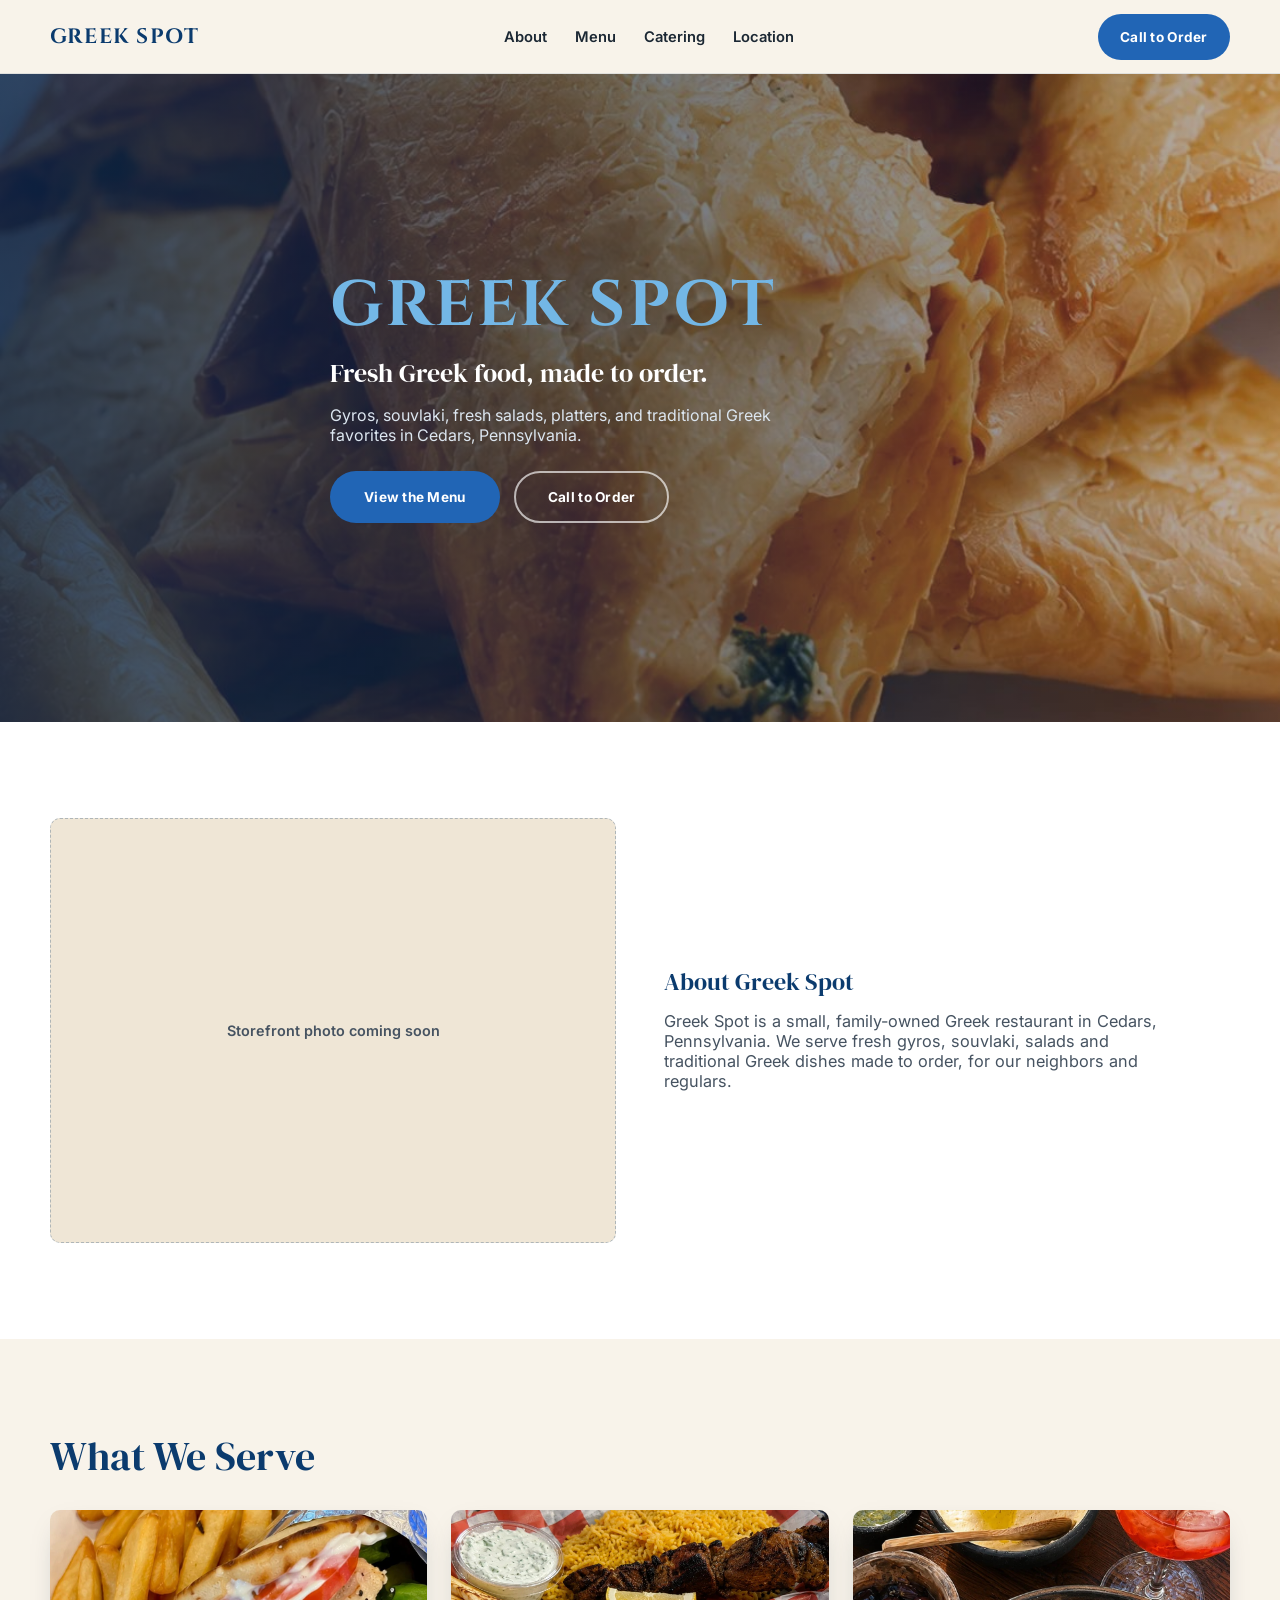
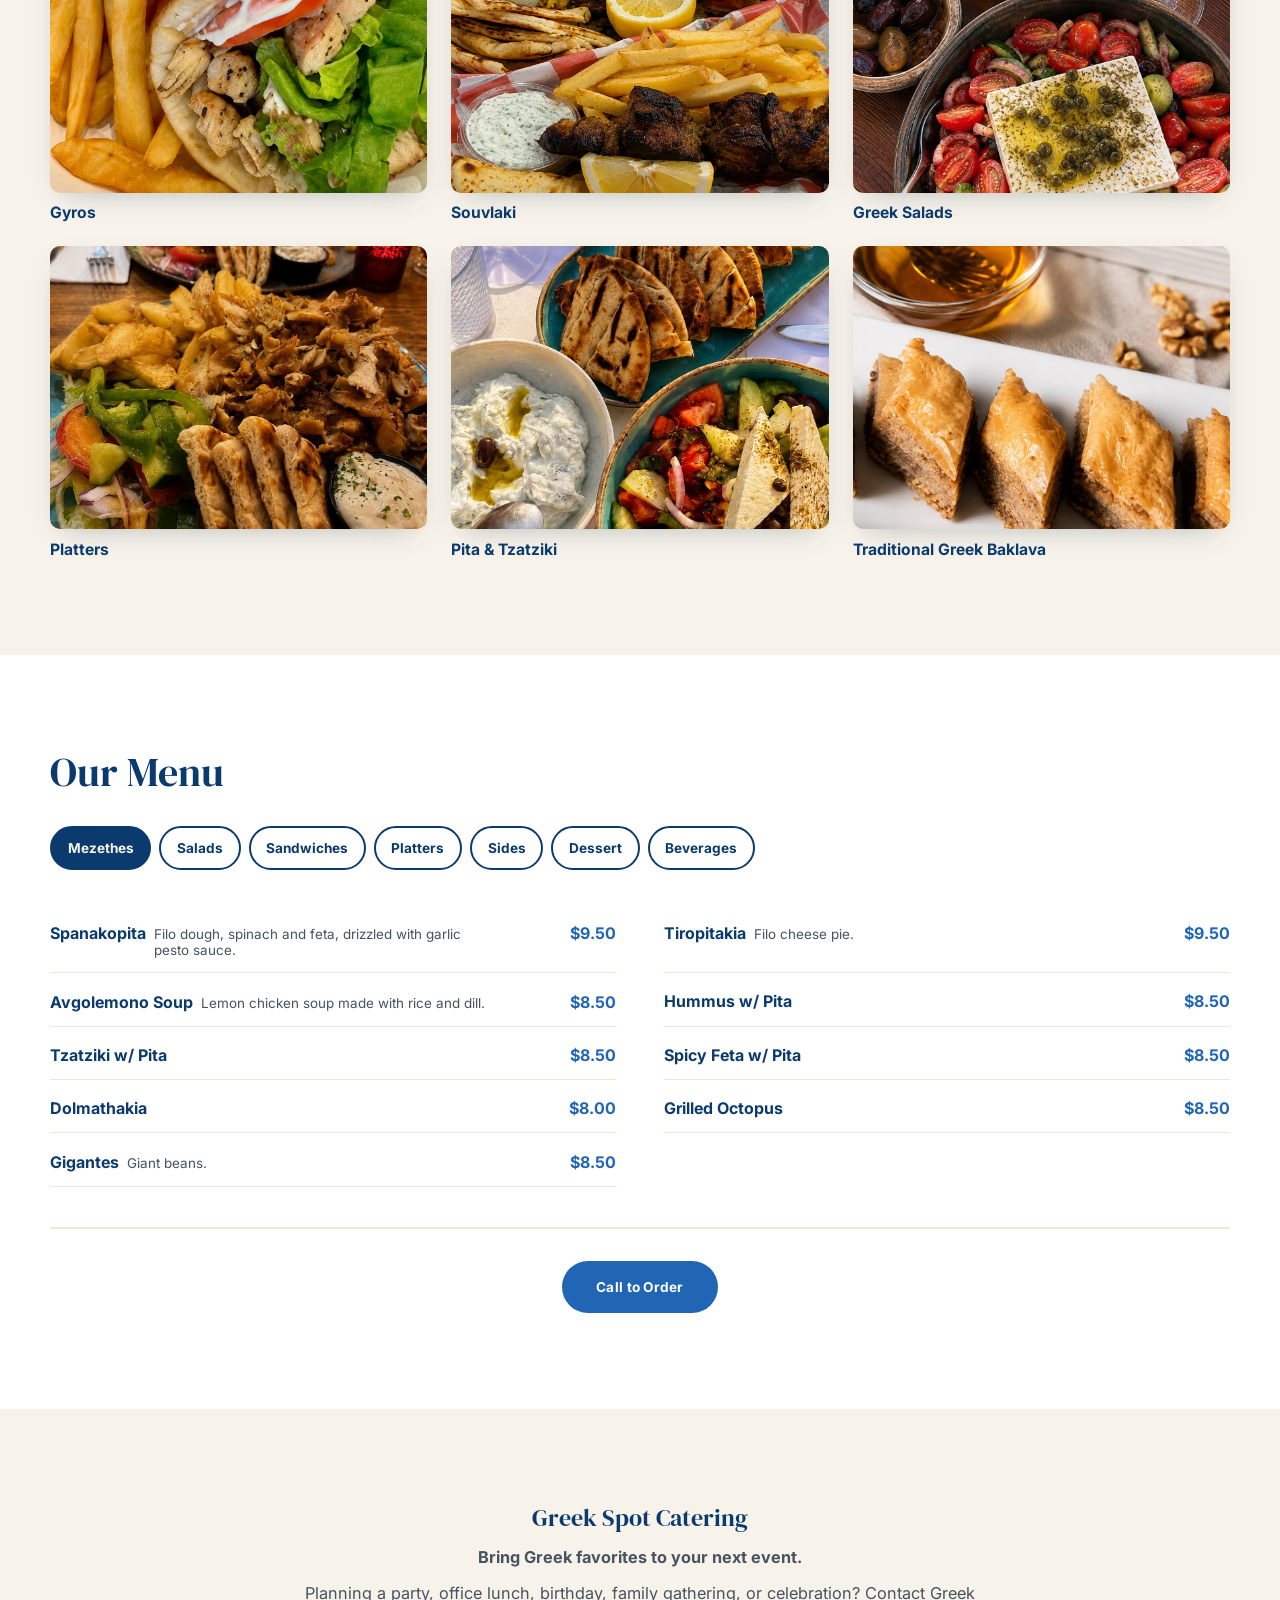
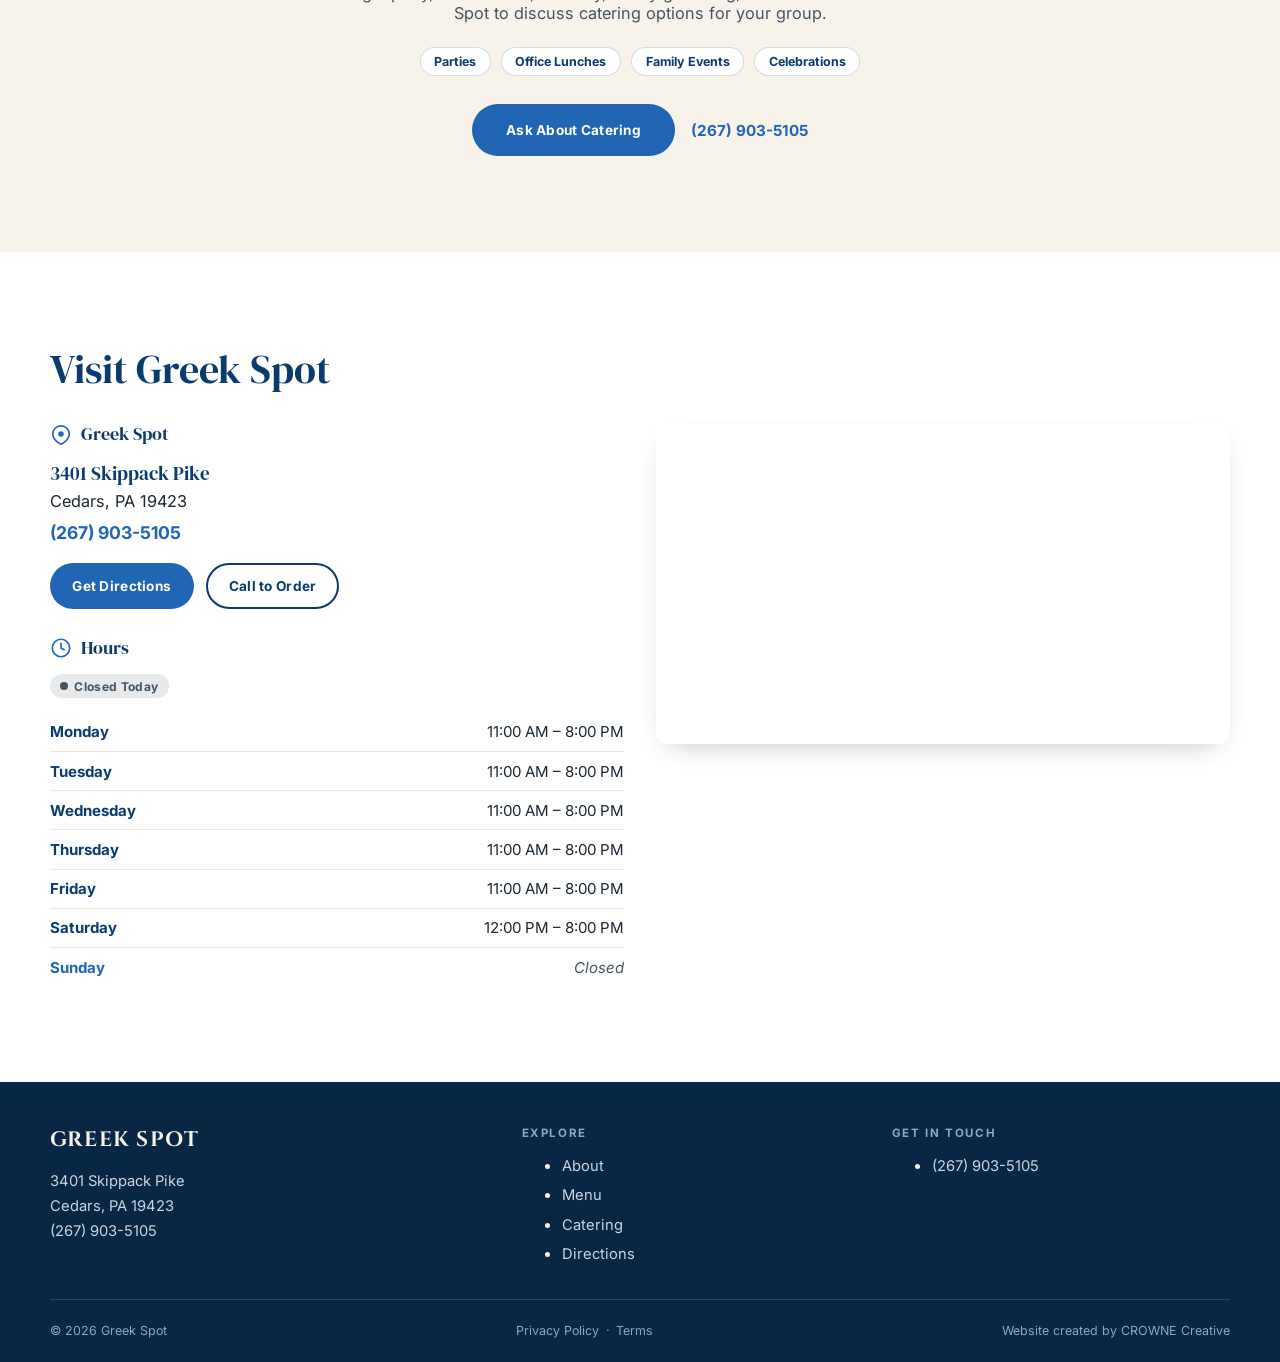
==== commit be6a72bb: "Add Greek-style wordmark font, left-align hero, add About section - Add Cinzel (classical Greek/Roma" ====
--- a/index.html
+++ b/index.html
@@ -19,7 +19,7 @@
 
 <link rel="preconnect" href="https://fonts.googleapis.com">
 <link rel="preconnect" href="https://fonts.gstatic.com" crossorigin>
-<link href="https://fonts.googleapis.com/css2?family=DM+Serif+Display&family=Inter:wght@400;500;600;700;800&display=swap" rel="stylesheet">
+<link href="https://fonts.googleapis.com/css2?family=Cinzel:wght@600;700&family=DM+Serif+Display&family=Inter:wght@400;500;600;700;800&display=swap" rel="stylesheet">
 
 <link rel="stylesheet" href="css/style.css">
 
@@ -76,6 +76,7 @@
     <a href="#home" class="wordmark" aria-label="Greek Spot, home">GREEK SPOT</a>
 
     <nav class="nav__links" aria-label="Primary">
+      <a href="#about">About</a>
       <a href="#serve">Menu</a>
       <a href="#catering">Catering</a>
       <a href="#visit">Location</a>
@@ -93,6 +94,7 @@
 
 <div class="mobile-menu" id="mobile-menu">
   <nav class="mobile-menu__links" aria-label="Mobile">
+    <a href="#about" data-menu-link>About</a>
     <a href="#serve" data-menu-link>Menu</a>
     <a href="#catering" data-menu-link>Catering</a>
     <a href="#visit" data-menu-link>Location</a>
@@ -115,6 +117,23 @@
       <div class="hero__actions">
         <a href="#serve" class="btn btn--primary btn--lg">View the Menu</a>
         <a href="tel:2679035105" class="btn btn--outline-light btn--lg">Call to Order</a>
+      </div>
+    </div>
+  </section>
+
+  <!-- =========================================================
+       ABOUT
+       ========================================================= -->
+  <section class="section section--white" id="about">
+    <div class="page-container about__grid">
+      <div class="about__media">
+        <div class="about__placeholder" role="img" aria-label="Photo of the Greek Spot storefront — coming soon">
+          <span>Storefront photo coming soon</span>
+        </div>
+      </div>
+      <div class="about__text">
+        <h2>About Greek Spot</h2>
+        <p>Greek Spot is a small, family-owned Greek restaurant in Cedars, Pennsylvania. We serve fresh gyros, souvlaki, salads and traditional Greek dishes made to order, for our neighbors and regulars.</p>
       </div>
     </div>
   </section>
@@ -362,6 +381,7 @@
     <div class="footer__col">
       <h4>Explore</h4>
       <ul>
+        <li><a href="#about">About</a></li>
         <li><a href="#serve">Menu</a></li>
         <li><a href="#catering">Catering</a></li>
         <li><a href="https://www.google.com/maps/dir/?api=1&destination=3401+Skippack+Pike%2C+Cedars%2C+PA+19423" target="_blank" rel="noopener">Directions</a></li>
--- a/css/style.css
+++ b/css/style.css
@@ -50,6 +50,10 @@
 
   --font-head: 'DM Serif Display', Georgia, serif;
   --font-body: 'Inter', -apple-system, BlinkMacSystemFont, sans-serif;
+  /* Classical Greek-column serif, used only for the "Greek Spot" name
+     itself (header, hero, footer) — real, legible letters, no fake
+     Greek-alphabet characters. */
+  --font-brand: 'Cinzel', 'DM Serif Display', Georgia, serif;
 
   --gap-mobile: 64px;
   --gap-desktop: 96px;
@@ -163,10 +167,10 @@
   gap: 1rem;
 }
 .wordmark {
-  font-family: var(--font-head);
-  font-weight: 400;
-  font-size: clamp(1.2rem, 2vw, 1.5rem);
-  letter-spacing: 0.02em;
+  font-family: var(--font-brand);
+  font-weight: 700;
+  font-size: clamp(1.05rem, 1.8vw, 1.3rem);
+  letter-spacing: 0.06em;
   color: var(--navy);
   white-space: nowrap;
 }
@@ -230,18 +234,15 @@
   max-width: 620px;
   text-align: left;
 }
-@media (max-width: 640px) {
-  .hero__inner { max-width: 100%; text-align: center; margin-inline: auto; }
-}
 
 .hero__title {
-  font-family: var(--font-body);
-  font-weight: 800;
+  font-family: var(--font-brand);
+  font-weight: 700;
   text-transform: uppercase;
-  letter-spacing: 0.02em;
-  font-size: clamp(2.4rem, 8vw, 4rem);
+  letter-spacing: 0.04em;
+  font-size: clamp(2.2rem, 8vw, 4rem);
   color: var(--blue-bright);
-  line-height: 1;
+  line-height: 1.05;
   opacity: 0;
   animation: fade-up 0.7s var(--ease) 0.05s forwards;
 }
@@ -261,7 +262,6 @@
   opacity: 0;
   animation: fade-up 0.7s var(--ease) 0.3s forwards;
 }
-@media (max-width: 640px) { .hero__sub { margin-inline: auto; } }
 
 .hero__actions {
   display: flex;
@@ -271,7 +271,6 @@
   opacity: 0;
   animation: fade-up 0.7s var(--ease) 0.42s forwards;
 }
-@media (max-width: 640px) { .hero__actions { justify-content: center; } }
 
 @keyframes fade-up {
   from { opacity: 0; transform: translateY(14px); }
@@ -288,6 +287,27 @@
 @media (min-width: 860px) { .section { padding-block: var(--gap-desktop); } }
 .section--white { background: var(--white); }
 .section--cream { background: var(--cream); }
+
+/* =========================================================
+   About
+   ========================================================= */
+.about__grid { display: grid; gap: 2rem; align-items: center; }
+@media (min-width: 860px) { .about__grid { grid-template-columns: 1fr 1fr; gap: 3rem; } }
+.about__text p { margin-top: 1rem; font-size: 1.02rem; color: var(--ink-soft); max-width: 52ch; }
+.about__media { width: 100%; }
+.about__placeholder {
+  width: 100%;
+  aspect-ratio: 4 / 3;
+  border-radius: var(--radius);
+  border: 1.5px dashed rgba(11,59,110,0.28);
+  background: var(--cream-soft);
+  display: flex;
+  align-items: center;
+  justify-content: center;
+  text-align: center;
+  padding: 1.5rem;
+}
+.about__placeholder span { font-size: 0.9rem; font-weight: 600; color: var(--ink-soft); }
 
 /* =========================================================
    What We Serve — food grid
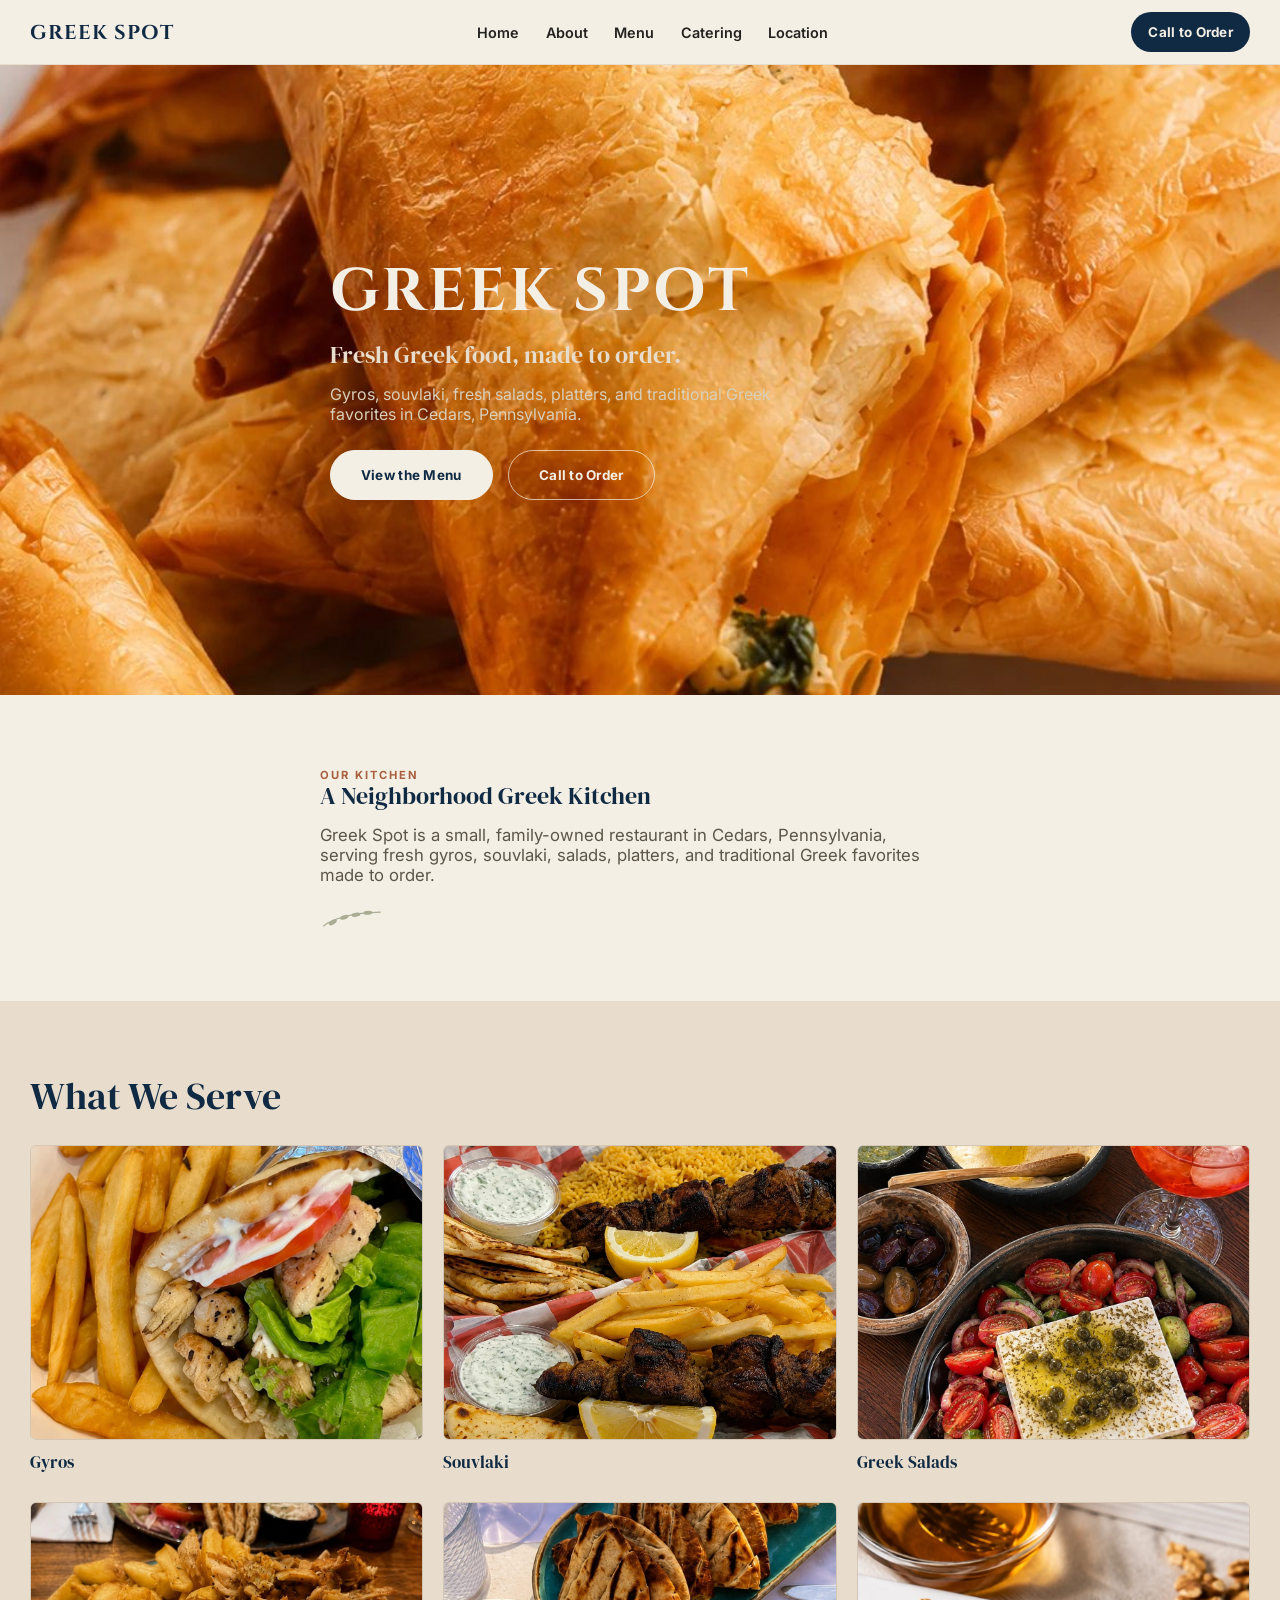
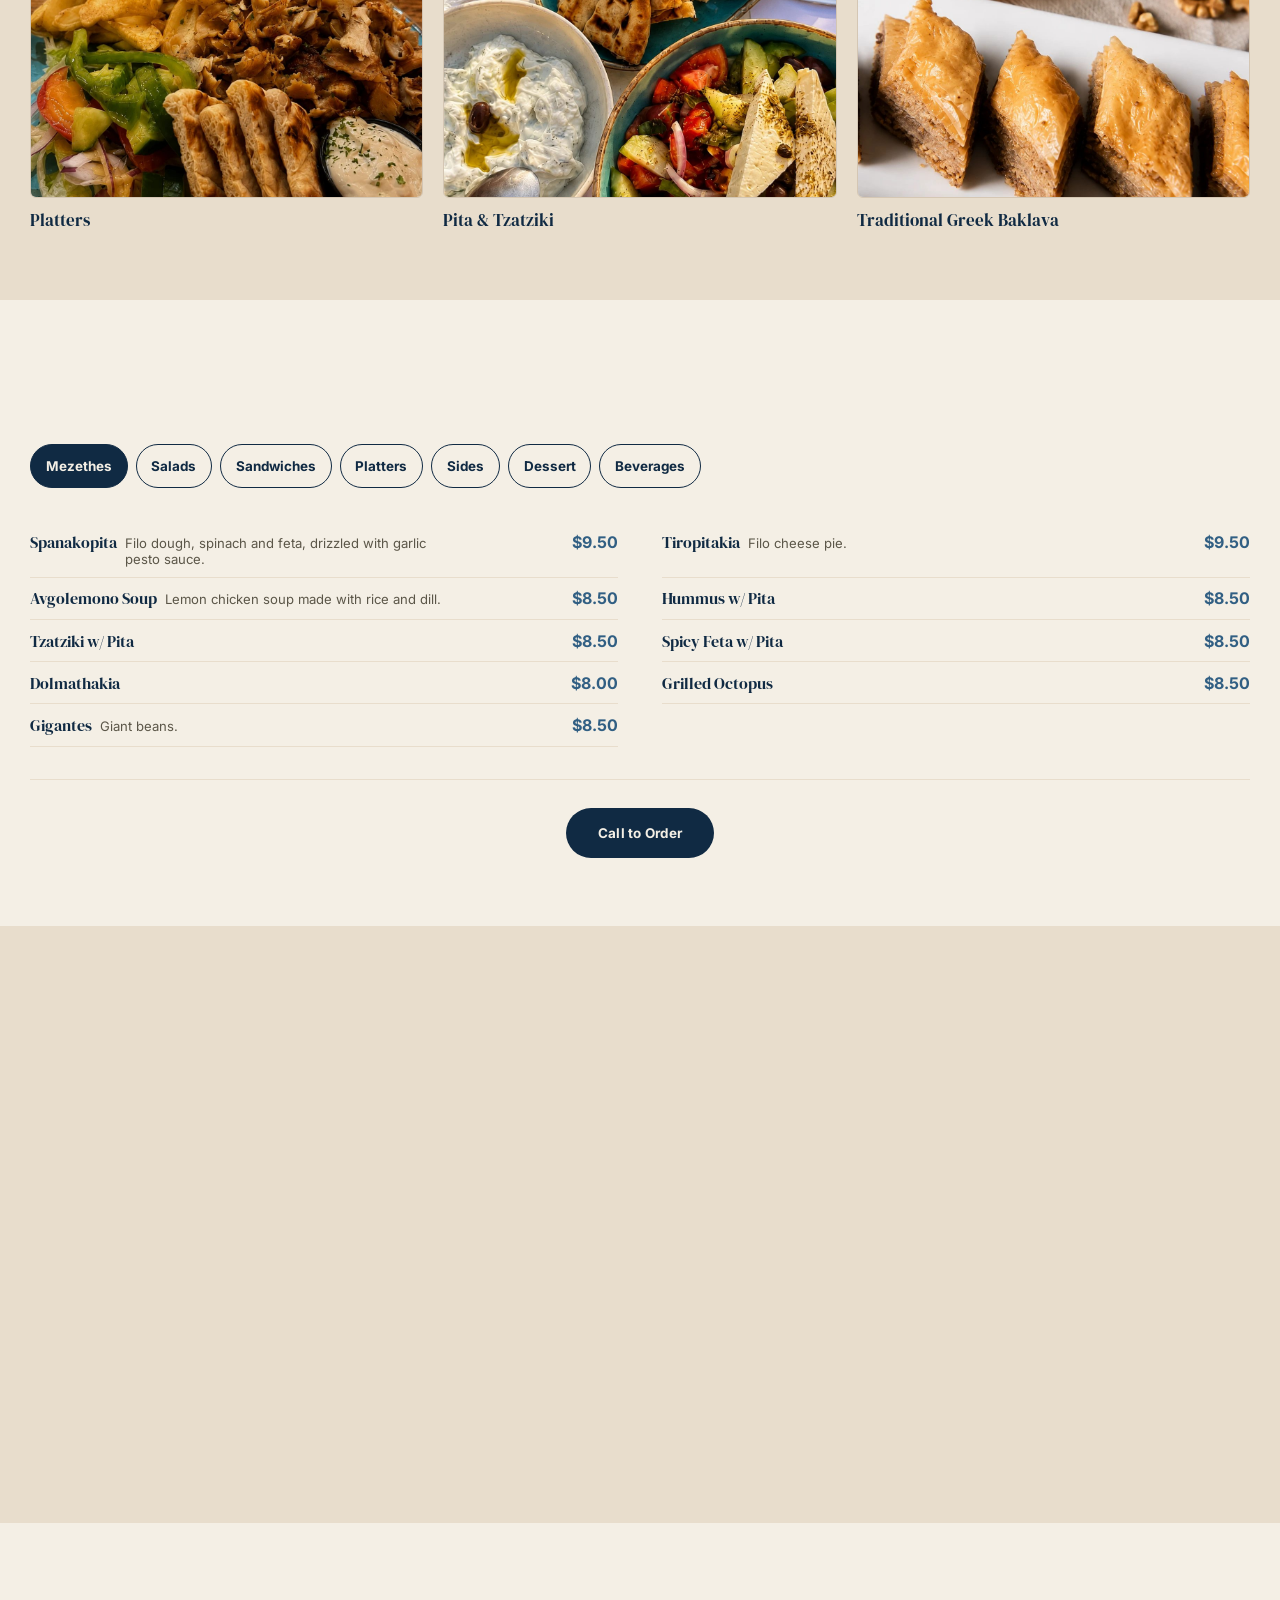
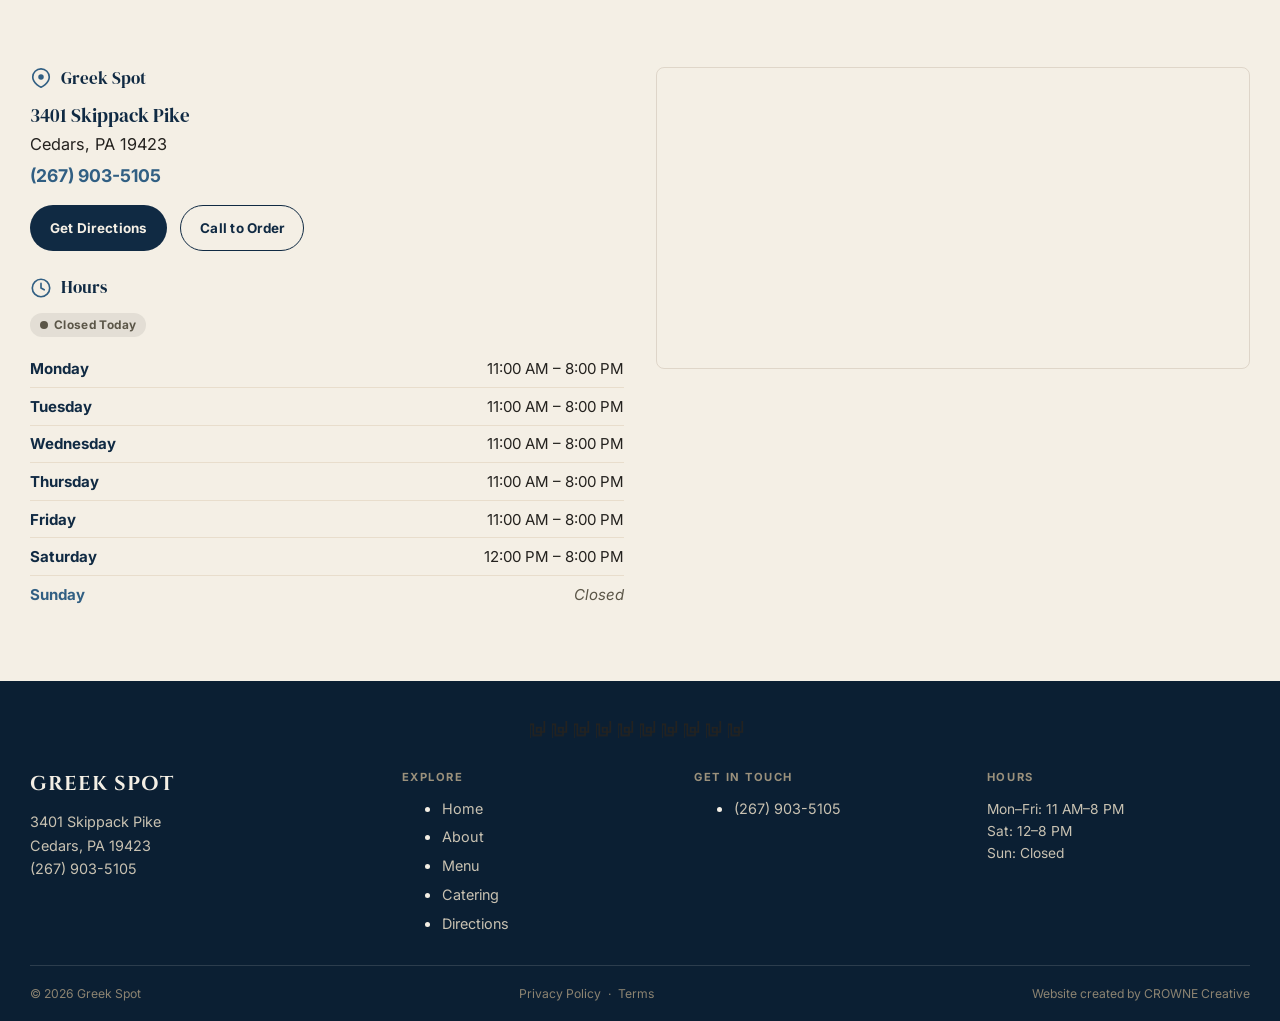
==== commit c8dab24d: "Warm neighborhood-Greek redesign: new palette, hero/about/catering rebuild - New color system: warm " ====
--- a/index.html
+++ b/index.html
@@ -6,7 +6,7 @@
 <title>Greek Spot | Authentic Greek Food in Cedars, PA</title>
 <meta name="description" content="Greek Spot in Cedars, PA serves authentic Greek favorites including gyros, souvlaki, salads, platters and more. Catering available. Call (267) 903-5105.">
 <meta name="keywords" content="Greek restaurant Cedars PA, Greek food Cedars PA, gyro Cedars PA, souvlaki Cedars PA, Mediterranean food Cedars PA, Greek catering Cedars PA">
-<meta name="theme-color" content="#0B3B6E">
+<meta name="theme-color" content="#102A43">
 
 <meta property="og:type" content="restaurant.restaurant">
 <meta property="og:title" content="Greek Spot | Authentic Greek Food in Cedars, PA">
@@ -15,7 +15,7 @@
 
 <!-- Temporary favicon: simple navy monogram. Replace with the official
      logo asset's favicon export once supplied. -->
-<link rel="icon" href="data:image/svg+xml,%3Csvg xmlns='http://www.w3.org/2000/svg' viewBox='0 0 64 64'%3E%3Crect width='64' height='64' rx='10' fill='%230B3B6E'/%3E%3Ctext x='32' y='43' font-family='Georgia,serif' font-size='30' fill='%23F8F3EA' text-anchor='middle'%3EG%3C/text%3E%3C/svg%3E">
+<link rel="icon" href="data:image/svg+xml,%3Csvg xmlns='http://www.w3.org/2000/svg' viewBox='0 0 64 64'%3E%3Crect width='64' height='64' rx='10' fill='%23102A43'/%3E%3Ctext x='32' y='43' font-family='Georgia,serif' font-size='30' fill='%23F4EFE5' text-anchor='middle'%3EG%3C/text%3E%3C/svg%3E">
 
 <link rel="preconnect" href="https://fonts.googleapis.com">
 <link rel="preconnect" href="https://fonts.gstatic.com" crossorigin>
@@ -64,6 +64,21 @@
       <circle cx="12" cy="12" r="9.5" fill="none" stroke="currentColor" stroke-width="1.8"/>
       <path d="M12 7v5l3.5 2" fill="none" stroke="currentColor" stroke-width="1.8" stroke-linecap="round"/>
     </symbol>
+    <!-- Nearly-invisible olive branch, used once in About -->
+    <symbol id="icon-olive" viewBox="0 0 100 40">
+      <path d="M5 30 Q30 10 95 8" fill="none" stroke="currentColor" stroke-width="2"/>
+      <ellipse cx="20" cy="24" rx="7" ry="3.2" transform="rotate(-30 20 24)" fill="currentColor"/>
+      <ellipse cx="38" cy="16" rx="7" ry="3.2" transform="rotate(-20 38 16)" fill="currentColor"/>
+      <ellipse cx="56" cy="12" rx="7" ry="3.2" transform="rotate(-10 56 12)" fill="currentColor"/>
+      <ellipse cx="75" cy="9" rx="7" ry="3.2" transform="rotate(-5 75 9)" fill="currentColor"/>
+    </symbol>
+    <!-- Thin Greek-key divider, used once above the footer -->
+    <symbol id="icon-key" viewBox="0 0 200 16">
+      <pattern id="keyTile" width="20" height="16" patternUnits="userSpaceOnUse">
+        <path d="M0 16 V3 H3 V13 H10 V6 H6 V10 H13 V0" fill="none" stroke="currentColor" stroke-width="1.4"/>
+      </pattern>
+      <rect width="200" height="16" fill="url(#keyTile)"/>
+    </symbol>
   </defs>
 </svg>
 
@@ -76,6 +91,7 @@
     <a href="#home" class="wordmark" aria-label="Greek Spot, home">GREEK SPOT</a>
 
     <nav class="nav__links" aria-label="Primary">
+      <a href="#home">Home</a>
       <a href="#about">About</a>
       <a href="#serve">Menu</a>
       <a href="#catering">Catering</a>
@@ -94,6 +110,7 @@
 
 <div class="mobile-menu" id="mobile-menu">
   <nav class="mobile-menu__links" aria-label="Mobile">
+    <a href="#home" data-menu-link>Home</a>
     <a href="#about" data-menu-link>About</a>
     <a href="#serve" data-menu-link>Menu</a>
     <a href="#catering" data-menu-link>Catering</a>
@@ -110,12 +127,13 @@
        HERO
        ========================================================= -->
   <section class="hero" id="home">
+    <div class="hero__bg" role="img" aria-label="Golden phyllo pastry, an authentic Greek dish"></div>
     <div class="page-container hero__inner">
       <h1 class="hero__title">Greek Spot</h1>
       <p class="hero__lede">Fresh Greek food, made to order.</p>
       <p class="hero__sub">Gyros, souvlaki, fresh salads, platters, and traditional Greek favorites in Cedars, Pennsylvania.</p>
       <div class="hero__actions">
-        <a href="#serve" class="btn btn--primary btn--lg">View the Menu</a>
+        <a href="#serve" class="btn btn--ivory btn--lg">View the Menu</a>
         <a href="tel:2679035105" class="btn btn--outline-light btn--lg">Call to Order</a>
       </div>
     </div>
@@ -124,24 +142,19 @@
   <!-- =========================================================
        ABOUT
        ========================================================= -->
-  <section class="section section--white" id="about">
-    <div class="page-container about__grid">
-      <div class="about__media">
-        <div class="about__placeholder" role="img" aria-label="Photo of the Greek Spot storefront — coming soon">
-          <span>Storefront photo coming soon</span>
-        </div>
-      </div>
-      <div class="about__text">
-        <h2>About Greek Spot</h2>
-        <p>Greek Spot is a small, family-owned Greek restaurant in Cedars, Pennsylvania. We serve fresh gyros, souvlaki, salads and traditional Greek dishes made to order, for our neighbors and regulars.</p>
-      </div>
+  <section class="section section--ivory" id="about">
+    <div class="page-container about__inner reveal">
+      <span class="eyebrow">Our Kitchen</span>
+      <h2>A Neighborhood Greek Kitchen</h2>
+      <p>Greek Spot is a small, family-owned restaurant in Cedars, Pennsylvania, serving fresh gyros, souvlaki, salads, platters, and traditional Greek favorites made to order.</p>
+      <svg class="about__doodle" viewBox="0 0 100 40" aria-hidden="true"><use href="#icon-olive"/></svg>
     </div>
   </section>
 
   <!-- =========================================================
        WHAT WE SERVE
        ========================================================= -->
-  <section class="section section--cream" id="serve">
+  <section class="section section--parchment" id="serve">
     <div class="page-container">
       <div class="section-head reveal">
         <h2>What We Serve</h2>
@@ -190,7 +203,7 @@
   <!-- =========================================================
        MENU
        ========================================================= -->
-  <section class="section section--white" id="menu">
+  <section class="section section--ivory" id="menu">
     <div class="page-container">
       <div class="section-head reveal">
         <h2>Our Menu</h2>
@@ -293,20 +306,28 @@
   <!-- =========================================================
        CATERING
        ========================================================= -->
-  <section class="section section--cream" id="catering">
-    <div class="page-container catering__inner">
-      <h2>Greek Spot Catering</h2>
-      <p><strong>Bring Greek favorites to your next event.</strong></p>
-      <p>Planning a party, office lunch, birthday, family gathering, or celebration? Contact Greek Spot to discuss catering options for your group.</p>
-      <div class="catering__tags">
-        <span class="tag">Parties</span>
-        <span class="tag">Office Lunches</span>
-        <span class="tag">Family Events</span>
-        <span class="tag">Celebrations</span>
-      </div>
-      <div class="catering__actions">
-        <a href="tel:2679035105" class="btn btn--primary btn--lg">Ask About Catering</a>
-        <span class="catering__phone">(267) 903-5105</span>
+  <section class="section section--parchment" id="catering">
+    <div class="page-container catering__grid">
+      <div class="catering__media reveal">
+        <!-- Reuses the Souvlaki photo — the only unique photos available
+             are already used once each in "What We Serve"; see the
+             stylesheet header note. -->
+        <img src="assets/img/souvlaki-skewers.jpg" alt="Grilled chicken souvlaki platter with rice and pita, ready for catering" loading="lazy" width="1448" height="1086">
+      </div>
+      <div class="catering__content reveal">
+        <span class="eyebrow">Catering</span>
+        <h2>Greek Spot Catering</h2>
+        <p>Bring Greek favorites to your next gathering. Call us to discuss trays, platters, and catering options.</p>
+        <div class="catering__tags">
+          <span class="tag">Parties</span>
+          <span class="tag">Office Lunches</span>
+          <span class="tag">Family Events</span>
+          <span class="tag">Celebrations</span>
+        </div>
+        <div class="catering__actions">
+          <a href="tel:2679035105" class="btn btn--primary btn--lg">Call About Catering</a>
+          <span class="catering__phone">(267) 903-5105</span>
+        </div>
       </div>
     </div>
   </section>
@@ -314,7 +335,7 @@
   <!-- =========================================================
        VISIT
        ========================================================= -->
-  <section class="section section--white" id="visit">
+  <section class="section section--ivory" id="visit">
     <div class="page-container">
       <div class="section-head reveal">
         <h2>Visit Greek Spot</h2>
@@ -368,6 +389,9 @@
      FOOTER
      ========================================================= -->
 <footer class="site-footer">
+  <div class="page-container">
+    <svg class="footer__key" viewBox="0 0 200 16" aria-hidden="true"><use href="#icon-key"/></svg>
+  </div>
   <div class="page-container footer__grid">
     <div class="footer__brand">
       <a href="#home" class="wordmark">GREEK SPOT</a>
@@ -381,6 +405,7 @@
     <div class="footer__col">
       <h4>Explore</h4>
       <ul>
+        <li><a href="#home">Home</a></li>
         <li><a href="#about">About</a></li>
         <li><a href="#serve">Menu</a></li>
         <li><a href="#catering">Catering</a></li>
@@ -393,6 +418,15 @@
       <ul>
         <li><a href="tel:2679035105">(267) 903-5105</a></li>
       </ul>
+    </div>
+
+    <div class="footer__col">
+      <h4>Hours</h4>
+      <p class="footer__hours-summary">
+        Mon–Fri: 11 AM–8 PM<br>
+        Sat: 12–8 PM<br>
+        Sun: Closed
+      </p>
     </div>
   </div>
 
@@ -403,7 +437,7 @@
       <span aria-hidden="true">&middot;</span>
       <a href="terms.html">Terms</a>
     </span>
-    <span>Website created by CROWNE Creative</span>
+    <span class="footer__credit">Website created by <a href="https://crownecreative.com" target="_blank" rel="noopener">CROWNE Creative</a></span>
   </div>
 </footer>
 
--- a/css/style.css
+++ b/css/style.css
@@ -1,17 +1,21 @@
 /* =========================================================
    GREEK SPOT — stylesheet
-   Clean, compact, professional. Navy + cream + bright blue.
-
-   IMAGE INVENTORY — every photo on the homepage, used exactly once:
-     assets/img/spanakopita.jpg        Hero background
-     assets/img/gyro-wrap.jpg          What We Serve — Gyros
-     assets/img/souvlaki-skewers.jpg   What We Serve — Souvlaki
-     assets/img/mezze-spread.jpg       What We Serve — Greek Salads
-     assets/img/gyro-platter.jpg       What We Serve — Platters
-     assets/img/pita-tzatziki-salad.jpg What We Serve — Pita & Tzatziki
-     assets/img/baklava.jpg            What We Serve — Traditional Greek Baklava
-   Catering intentionally has no photo — every unique photo supplied
-   is already assigned above; a duplicate was not used to fill space.
+   Warm neighborhood Greek restaurant: ivory + parchment + deep
+   navy, with olive and terracotta as small accents only.
+
+   IMAGE INVENTORY — every photo used exactly once on the homepage,
+   except catering, which intentionally reuses the Souvlaki photo
+   (explicitly permitted — see the comment on .catering__media):
+     assets/img/spanakopita.jpg          Hero background
+     assets/img/gyro-wrap.jpg            What We Serve — Gyros
+     assets/img/souvlaki-skewers.jpg     What We Serve — Souvlaki
+                                          (reused) Catering
+     assets/img/mezze-spread.jpg         What We Serve — Greek Salads
+     assets/img/gyro-platter.jpg         What We Serve — Platters
+     assets/img/pita-tzatziki-salad.jpg  What We Serve — Pita & Tzatziki
+     assets/img/baklava.jpg              What We Serve — Traditional Greek Baklava
+   About has no photo — every unique photo is already assigned
+   above; see README for why (no new photo set was received).
    ========================================================= */
 
 /* ---------- Reset / overflow safeguards ---------- */
@@ -38,51 +42,52 @@
 
 /* ---------- Tokens ---------- */
 :root {
-  --navy: #0B3B6E;
-  --navy-deep: #082744;
-  --blue: #2165B5;
-  --blue-bright: #73B7E6;
-  --cream: #F8F3EA;
-  --cream-soft: #EFE6D6;
+  --ivory: #F4EFE5;
+  --parchment: #E8DDCC;
+  --navy: #102A43;
+  --navy-deep: #0B1F33;
+  --blue: #315F83;
+  --olive: #6F7651;
+  --terracotta: #A85F3E;
+  --charcoal: #24221F;
+  --brown: #72513C;
   --white: #FFFFFF;
-  --ink: #1B2733;
-  --ink-soft: #465361;
+  --ink-soft: #5B5648;
 
   --font-head: 'DM Serif Display', Georgia, serif;
   --font-body: 'Inter', -apple-system, BlinkMacSystemFont, sans-serif;
-  /* Classical Greek-column serif, used only for the "Greek Spot" name
-     itself (header, hero, footer) — real, legible letters, no fake
-     Greek-alphabet characters. */
+  /* Elegant serif for the "Greek Spot" name specifically — real,
+     legible letters, no fake Greek-alphabet characters. */
   --font-brand: 'Cinzel', 'DM Serif Display', Georgia, serif;
 
-  --gap-mobile: 64px;
-  --gap-desktop: 96px;
-
-  --radius: 10px;
-  --shadow: 0 10px 28px -14px rgba(8, 39, 68, 0.35);
+  --gap-mobile: 48px;
+  --gap-desktop: 68px;
+
+  --radius: 8px;
+  --shadow: 0 8px 22px -14px rgba(16, 42, 67, 0.28);
   --ease: cubic-bezier(.22,1,.36,1);
 }
 
 body {
   font-family: var(--font-body);
-  color: var(--ink);
-  background: var(--cream);
+  color: var(--charcoal);
+  background: var(--ivory);
   -webkit-font-smoothing: antialiased;
 }
 
 /* ---------- Layout container ---------- */
 .page-container {
-  width: min(100% - 32px, 1180px);
+  width: min(100% - 32px, 1220px);
   margin-inline: auto;
 }
 @media (min-width: 640px) {
-  .page-container { width: min(100% - 48px, 1180px); }
-}
-
-section[id] { scroll-margin-top: 76px; }
+  .page-container { width: min(100% - 48px, 1220px); }
+}
+
+section[id] { scroll-margin-top: 72px; }
 
 a:focus-visible, button:focus-visible, input:focus-visible {
-  outline: 3px solid var(--blue);
+  outline: 3px solid var(--terracotta);
   outline-offset: 3px;
   border-radius: 4px;
 }
@@ -98,13 +103,13 @@
 .eyebrow {
   display: inline-block;
   font-weight: 700;
-  font-size: 0.72rem;
-  letter-spacing: 0.16em;
+  font-size: 0.7rem;
+  letter-spacing: 0.18em;
   text-transform: uppercase;
-  color: var(--blue);
-}
-.section-head { max-width: 640px; margin-bottom: 2rem; }
-.section-head h2 { font-size: clamp(1.8rem, 4vw, 2.5rem); }
+  color: var(--terracotta);
+}
+.section-head { max-width: 640px; margin-bottom: 1.75rem; }
+.section-head h2 { font-size: clamp(1.75rem, 3.8vw, 2.4rem); margin-top: 0.4rem; }
 .section-head p { margin-top: 0.6rem; font-size: 1.02rem; color: var(--ink-soft); }
 
 /* ---------- Buttons ---------- */
@@ -114,38 +119,38 @@
   justify-content: center;
   gap: 0.5em;
   min-height: 46px;
-  padding: 0.75em 1.5em;
+  padding: 0.7em 1.4em;
   border-radius: 999px;
   font-weight: 700;
-  font-size: 0.85rem;
+  font-size: 0.84rem;
   letter-spacing: 0.02em;
   transition: transform 0.18s var(--ease), background-color 0.18s var(--ease), color 0.18s var(--ease);
-  border: 2px solid transparent;
+  border: 1.5px solid transparent;
   white-space: nowrap;
 }
 .btn:hover { transform: translateY(-1px); }
 .btn:active { transform: translateY(0); }
 
-.btn--primary { background: var(--blue); color: var(--white); }
-.btn--primary:hover { background: var(--navy); }
+.btn--primary { background: var(--navy); color: var(--ivory); }
+.btn--primary:hover { background: var(--navy-deep); }
+.btn--ivory { background: var(--ivory); color: var(--navy); border-color: var(--ivory); }
+.btn--ivory:hover { background: var(--white); }
 .btn--outline { background: transparent; border-color: var(--navy); color: var(--navy); }
-.btn--outline:hover { background: var(--navy); color: var(--cream); }
-.btn--outline-light { background: transparent; border-color: rgba(255,255,255,0.65); color: var(--white); }
-.btn--outline-light:hover { background: var(--white); color: var(--navy); }
-.btn--light { background: var(--white); color: var(--navy); }
-.btn--light:hover { background: var(--cream); }
-.btn--lg { min-height: 52px; padding: 0.9em 2rem; }
+.btn--outline:hover { background: var(--navy); color: var(--ivory); }
+.btn--outline-light { background: transparent; border-color: rgba(244,239,229,0.7); color: var(--ivory); }
+.btn--outline-light:hover { background: var(--ivory); color: var(--navy); }
+.btn--lg { min-height: 50px; padding: 0.85em 1.9rem; }
 
 .tag {
   display: inline-flex;
   align-items: center;
-  padding: 0.5em 1.1em;
+  padding: 0.45em 1.05em;
   border-radius: 999px;
-  border: 1.5px solid rgba(11,59,110,0.18);
+  border: 1.5px solid rgba(16,42,67,0.16);
   background: var(--white);
   color: var(--navy);
   font-weight: 700;
-  font-size: 0.78rem;
+  font-size: 0.76rem;
 }
 
 /* =========================================================
@@ -155,29 +160,30 @@
   position: sticky;
   top: 0;
   z-index: 100;
-  background: rgba(248, 243, 234, 0.96);
+  background: rgba(244, 239, 229, 0.96);
   backdrop-filter: blur(8px);
-  border-bottom: 1px solid rgba(11,59,110,0.1);
+  border-bottom: 1px solid var(--parchment);
 }
 .nav {
   display: flex;
   align-items: center;
   justify-content: space-between;
-  padding-block: 0.85rem;
+  padding-block: 0.75rem;
   gap: 1rem;
 }
 .wordmark {
   font-family: var(--font-brand);
   font-weight: 700;
-  font-size: clamp(1.05rem, 1.8vw, 1.3rem);
-  letter-spacing: 0.06em;
+  font-size: clamp(1.02rem, 1.7vw, 1.25rem);
+  letter-spacing: 0.05em;
   color: var(--navy);
   white-space: nowrap;
 }
-.nav__links { display: none; align-items: center; gap: 1.75rem; font-weight: 600; font-size: 0.92rem; }
-.nav__links a { color: var(--ink); transition: color 0.18s var(--ease); }
-.nav__links a:hover { color: var(--blue); }
+.nav__links { display: none; align-items: center; gap: 1.65rem; font-weight: 600; font-size: 0.9rem; }
+.nav__links a { color: var(--charcoal); transition: color 0.18s var(--ease); }
+.nav__links a:hover { color: var(--terracotta); }
 .nav__actions { display: flex; align-items: center; gap: 0.6rem; }
+.nav__actions .btn { min-height: 40px; padding: 0.55em 1.2em; }
 .nav__toggle { display: inline-flex; align-items: center; justify-content: center; width: 44px; height: 44px; border-radius: 50%; color: var(--navy); flex-shrink: 0; }
 .nav__toggle svg { width: 22px; height: 22px; }
 
@@ -186,7 +192,7 @@
   .nav__toggle { display: none; }
 }
 @media (max-width: 420px) {
-  .nav__actions .btn { padding: 0.6em 0.9em; font-size: 0.72rem; }
+  .nav__actions .btn { padding: 0.55em 0.85em; font-size: 0.7rem; }
 }
 
 .mobile-menu {
@@ -194,18 +200,19 @@
   inset: 0;
   z-index: 99;
   background: var(--navy-deep);
-  color: var(--cream);
+  color: var(--ivory);
   display: flex;
   flex-direction: column;
-  padding: 6rem 1.75rem 2.5rem;
+  padding: max(6rem, calc(env(safe-area-inset-top) + 4.5rem)) 1.75rem calc(env(safe-area-inset-bottom) + 2rem);
   transform: translateY(-100%);
   transition: transform 0.32s var(--ease);
+  overflow-y: auto;
 }
 .mobile-menu.is-open { transform: translateY(0); }
-.mobile-menu__links { display: flex; flex-direction: column; gap: 1.4rem; font-family: var(--font-head); font-size: 1.9rem; }
-.mobile-menu__links a { color: var(--cream); }
-.mobile-menu__links a:hover { color: var(--blue-bright); }
-.mobile-menu__foot { margin-top: auto; display: flex; flex-direction: column; gap: 1rem; padding-top: 2rem; border-top: 1px solid rgba(248,243,234,0.18); }
+.mobile-menu__links { display: flex; flex-direction: column; gap: 1.3rem; font-family: var(--font-head); font-size: 1.8rem; }
+.mobile-menu__links a { color: var(--ivory); }
+.mobile-menu__links a:hover { color: var(--terracotta); }
+.mobile-menu__foot { margin-top: auto; display: flex; flex-direction: column; gap: 1rem; padding-top: 2rem; border-top: 1px solid rgba(244,239,229,0.16); }
 .mobile-menu__foot .btn { width: 100%; }
 body.menu-open { overflow: hidden; }
 
@@ -214,18 +221,36 @@
    ========================================================= */
 .hero {
   position: relative;
-  min-height: 68svh;
+  min-height: 66svh;
   display: flex;
   align-items: center;
-  background: var(--navy-deep) url("../assets/img/spanakopita.jpg") center / cover no-repeat;
-}
-@media (min-width: 860px) { .hero { min-height: 72vh; } }
+  overflow: hidden;
+  background: var(--navy-deep);
+}
+@media (min-width: 860px) { .hero { min-height: 70vh; } }
+
+.hero__bg {
+  position: absolute;
+  inset: 0;
+  background: url("../assets/img/spanakopita.jpg") center / cover no-repeat;
+  transform: scale(1);
+}
+@media (min-width: 860px) {
+  .hero__bg { animation: hero-settle 9s var(--ease) forwards; }
+}
+@keyframes hero-settle {
+  from { transform: scale(1.05); }
+  to { transform: scale(1); }
+}
+@media (prefers-reduced-motion: reduce) {
+  .hero__bg { animation: none; }
+}
 
 .hero::before {
   content: "";
   position: absolute;
   inset: 0;
-  background: linear-gradient(90deg, rgba(8,39,77,0.82) 0%, rgba(8,39,77,0.58) 48%, rgba(8,39,77,0.28) 100%);
+  background: linear-gradient(100deg, rgba(11,31,51,0.80) 0%, rgba(11,31,51,0.5) 45%, rgba(11,31,51,0.22) 100%);
 }
 .hero__inner {
   position: relative;
@@ -240,8 +265,8 @@
   font-weight: 700;
   text-transform: uppercase;
   letter-spacing: 0.04em;
-  font-size: clamp(2.2rem, 8vw, 4rem);
-  color: var(--blue-bright);
+  font-size: clamp(2.1rem, 7.5vw, 3.75rem);
+  color: var(--ivory);
   line-height: 1.05;
   opacity: 0;
   animation: fade-up 0.7s var(--ease) 0.05s forwards;
@@ -249,16 +274,16 @@
 .hero__lede {
   margin-top: 0.9rem;
   font-family: var(--font-head);
-  font-size: clamp(1.2rem, 2.6vw, 1.6rem);
-  color: var(--white);
+  font-size: clamp(1.15rem, 2.4vw, 1.5rem);
+  color: var(--parchment);
   opacity: 0;
   animation: fade-up 0.7s var(--ease) 0.18s forwards;
 }
 .hero__sub {
-  margin-top: 0.9rem;
+  margin-top: 0.85rem;
   max-width: 46ch;
   font-size: 1rem;
-  color: #DCE6F0;
+  color: #D9CFBB;
   opacity: 0;
   animation: fade-up 0.7s var(--ease) 0.3s forwards;
 }
@@ -285,37 +310,25 @@
    ========================================================= */
 .section { padding-block: var(--gap-mobile); }
 @media (min-width: 860px) { .section { padding-block: var(--gap-desktop); } }
-.section--white { background: var(--white); }
-.section--cream { background: var(--cream); }
-
-/* =========================================================
-   About
-   ========================================================= */
-.about__grid { display: grid; gap: 2rem; align-items: center; }
-@media (min-width: 860px) { .about__grid { grid-template-columns: 1fr 1fr; gap: 3rem; } }
-.about__text p { margin-top: 1rem; font-size: 1.02rem; color: var(--ink-soft); max-width: 52ch; }
-.about__media { width: 100%; }
-.about__placeholder {
-  width: 100%;
-  aspect-ratio: 4 / 3;
-  border-radius: var(--radius);
-  border: 1.5px dashed rgba(11,59,110,0.28);
-  background: var(--cream-soft);
-  display: flex;
-  align-items: center;
-  justify-content: center;
-  text-align: center;
-  padding: 1.5rem;
-}
-.about__placeholder span { font-size: 0.9rem; font-weight: 600; color: var(--ink-soft); }
-
-/* =========================================================
-   What We Serve — food grid
+.section--ivory { background: var(--ivory); }
+.section--parchment { background: var(--parchment); }
+.section--navy { background: var(--navy); color: var(--ivory); }
+.section--navy h2 { color: var(--ivory); }
+
+/* =========================================================
+   About — text-forward, no photo (see stylesheet header note)
+   ========================================================= */
+.about__inner { max-width: 640px; }
+.about__inner p { margin-top: 1rem; font-size: 1.05rem; color: var(--ink-soft); max-width: 56ch; }
+.about__doodle { width: 64px; height: auto; color: var(--olive); opacity: 0.55; margin-top: 1.4rem; }
+
+/* =========================================================
+   What We Serve — editorial photo grid
    ========================================================= */
 .food-grid {
   display: grid;
   grid-template-columns: repeat(1, minmax(0, 1fr));
-  gap: clamp(16px, 2vw, 24px);
+  gap: 28px 20px;
 }
 @media (min-width: 560px) {
   .food-grid { grid-template-columns: repeat(2, minmax(0, 1fr)); }
@@ -325,22 +338,24 @@
 }
 .food-card { min-width: 0; width: 100%; }
 .food-card__frame {
-  border-radius: var(--radius);
+  border-radius: 6px;
   overflow: hidden;
-  box-shadow: var(--shadow);
+  border: 1px solid rgba(114,81,60,0.16);
 }
 .food-card img {
   width: 100%;
   aspect-ratio: 4 / 3;
   object-fit: cover;
   display: block;
-  transition: transform 0.35s var(--ease);
-}
-.food-card:hover img { transform: scale(1.03); }
+  transition: transform 0.4s var(--ease);
+}
+@media (hover: hover) {
+  .food-card:hover img { transform: scale(1.02); }
+}
 .food-card__label {
-  margin-top: 0.65rem;
-  font-weight: 700;
-  font-size: 0.98rem;
+  margin-top: 0.7rem;
+  font-family: var(--font-head);
+  font-size: 1.05rem;
   color: var(--navy);
 }
 
@@ -352,30 +367,30 @@
   gap: 0.5rem;
   overflow-x: auto;
   padding-bottom: 0.6rem;
-  margin-bottom: 1.75rem;
+  margin-bottom: 1.5rem;
   -webkit-overflow-scrolling: touch;
 }
 .menu-tabs::-webkit-scrollbar { height: 6px; }
-.menu-tabs::-webkit-scrollbar-thumb { background: rgba(11,59,110,0.25); border-radius: 999px; }
+.menu-tabs::-webkit-scrollbar-thumb { background: rgba(16,42,67,0.22); border-radius: 999px; }
 .menu-tab {
   flex: 0 0 auto;
   min-height: 44px;
-  padding: 0.6em 1.15em;
+  padding: 0.55em 1.1em;
   border-radius: 999px;
-  border: 2px solid var(--navy);
+  border: 1.5px solid var(--navy);
   color: var(--navy);
   font-weight: 700;
-  font-size: 0.85rem;
+  font-size: 0.84rem;
   transition: background-color 0.18s var(--ease), color 0.18s var(--ease);
   white-space: nowrap;
 }
-.menu-tab[aria-selected="true"] { background: var(--navy); color: var(--cream); }
+.menu-tab[aria-selected="true"] { background: var(--navy); color: var(--ivory); }
 
 .menu-panel { display: none; }
 .menu-panel.is-active { display: block; }
-.menu-panel__note { font-size: 0.9rem; color: var(--ink-soft); font-style: italic; margin-bottom: 1.5rem; }
-
-.menu-grid { display: grid; gap: 0.2rem 3rem; }
+.menu-panel__note { font-size: 0.88rem; color: var(--ink-soft); font-style: italic; margin-bottom: 1.1rem; }
+
+.menu-grid { display: grid; gap: 0 2.75rem; }
 @media (min-width: 700px) { .menu-grid--cols2 { grid-template-columns: 1fr 1fr; } }
 
 .menu-item {
@@ -383,35 +398,44 @@
   align-items: baseline;
   justify-content: space-between;
   gap: 1rem;
-  padding-block: 0.9rem;
-  border-bottom: 1px solid var(--cream-soft);
-}
-.menu-item__name { font-weight: 700; font-size: 1rem; color: var(--navy); display: flex; align-items: baseline; gap: 0.5em; flex-wrap: wrap; }
-.menu-item__desc { display: block; font-weight: 400; font-size: 0.84rem; color: var(--ink-soft); margin-top: 0.25rem; max-width: 42ch; }
+  padding-block: 0.6rem;
+  border-bottom: 1px solid var(--parchment);
+}
+.menu-item__name { font-family: var(--font-head); font-weight: 400; font-size: 1.02rem; color: var(--navy); display: flex; align-items: baseline; gap: 0.5em; flex-wrap: wrap; }
+.menu-item__desc { display: block; font-family: var(--font-body); font-weight: 400; font-size: 0.82rem; color: var(--ink-soft); margin-top: 0.15rem; max-width: 42ch; }
 .menu-item__price { font-weight: 700; color: var(--blue); white-space: nowrap; flex-shrink: 0; }
 
 .v-tag {
   display: inline-flex; align-items: center; justify-content: center;
   width: 1.1em; height: 1.1em; border-radius: 50%;
-  border: 1.5px solid var(--ink-soft); color: var(--ink-soft);
+  border: 1.5px solid var(--olive); color: var(--olive);
   font-size: 0.6rem; font-weight: 700;
 }
 .menu-addon {
-  margin-top: 1.4rem; padding: 1rem 1.3rem;
-  background: var(--cream); border-radius: 8px;
-  border-left: 4px solid var(--blue); font-size: 0.9rem;
+  margin-top: 1.1rem; padding: 0.9rem 1.2rem;
+  background: var(--parchment); border-radius: 8px;
+  border-left: 4px solid var(--terracotta); font-size: 0.88rem;
 }
 .menu-addon strong { color: var(--navy); }
 
-.menu-cta { margin-top: 2.5rem; padding-top: 2rem; border-top: 2px solid var(--cream-soft); text-align: center; }
-
-/* =========================================================
-   Catering
-   ========================================================= */
-.catering__inner { max-width: 680px; margin-inline: auto; text-align: center; }
-.catering__inner p { margin-top: 1rem; font-size: 1.02rem; color: var(--ink-soft); }
-.catering__tags { display: flex; flex-wrap: wrap; justify-content: center; gap: 0.6rem; margin-top: 1.5rem; }
-.catering__actions { display: flex; flex-wrap: wrap; justify-content: center; align-items: center; gap: 1rem; margin-top: 1.75rem; }
+.menu-cta { margin-top: 2rem; padding-top: 1.75rem; border-top: 1px solid var(--parchment); text-align: center; }
+
+/* =========================================================
+   Catering — image-led split
+   ========================================================= */
+.catering__grid { display: grid; gap: 2rem; align-items: center; }
+@media (min-width: 900px) { .catering__grid { grid-template-columns: 1.05fr 0.95fr; gap: 3rem; } }
+.catering__media { width: 100%; }
+.catering__media img {
+  width: 100%;
+  aspect-ratio: 4 / 3;
+  object-fit: cover;
+  border-radius: var(--radius);
+  border: 1px solid rgba(114,81,60,0.16);
+}
+.catering__content p { margin-top: 1rem; font-size: 1.02rem; color: var(--ink-soft); max-width: 48ch; }
+.catering__tags { display: flex; flex-wrap: wrap; gap: 0.55rem; margin-top: 1.4rem; }
+.catering__actions { display: flex; flex-wrap: wrap; align-items: center; gap: 1rem; margin-top: 1.6rem; }
 .catering__phone { font-weight: 700; font-size: 0.95rem; color: var(--blue); }
 
 /* =========================================================
@@ -420,24 +444,24 @@
 .visit__grid { display: grid; gap: 2rem; }
 @media (min-width: 900px) { .visit__grid { grid-template-columns: 1fr 1fr; align-items: start; } }
 
-.visit__card { display: flex; flex-direction: column; gap: 1.75rem; }
-.visit__block h3 { font-size: 1.1rem; display: flex; align-items: center; gap: 0.5em; }
-.visit__block .addr { margin-top: 0.75rem; font-size: 1.02rem; line-height: 1.6; }
+.visit__card { display: flex; flex-direction: column; gap: 1.6rem; }
+.visit__block h3 { font-size: 1.08rem; display: flex; align-items: center; gap: 0.5em; }
+.visit__block .addr { margin-top: 0.7rem; font-size: 1.02rem; line-height: 1.6; }
 .visit__block .addr strong { display: block; font-family: var(--font-head); font-size: 1.2rem; color: var(--navy); font-weight: 400; }
 .visit__block .phone-big { display: inline-block; margin-top: 0.5rem; font-weight: 700; font-size: 1.1rem; color: var(--blue); }
-.visit__actions { display: flex; flex-wrap: wrap; gap: 0.8rem; margin-top: 1.25rem; }
+.visit__actions { display: flex; flex-wrap: wrap; gap: 0.8rem; margin-top: 1.2rem; }
 
 .hours-status {
   display: inline-flex; align-items: center; gap: 0.5em;
-  font-weight: 700; font-size: 0.75rem; letter-spacing: 0.03em;
-  padding: 0.4em 0.85em; border-radius: 999px; margin-bottom: 0.9rem;
+  font-weight: 700; font-size: 0.74rem; letter-spacing: 0.03em;
+  padding: 0.4em 0.85em; border-radius: 999px; margin-bottom: 0.85rem;
 }
 .hours-status::before { content: ""; width: 8px; height: 8px; border-radius: 50%; background: currentColor; }
-.hours-status--open { background: rgba(33,101,181,0.12); color: var(--blue); }
-.hours-status--closed { background: rgba(27,39,51,0.1); color: var(--ink-soft); }
+.hours-status--open { background: rgba(49,95,131,0.12); color: var(--blue); }
+.hours-status--closed { background: rgba(36,34,31,0.08); color: var(--ink-soft); }
 
 .hours-list { display: flex; flex-direction: column; }
-.hours-list li { display: flex; justify-content: space-between; padding: 0.6rem 0; border-bottom: 1px solid var(--cream-soft); font-size: 0.94rem; }
+.hours-list li { display: flex; justify-content: space-between; padding: 0.55rem 0; border-bottom: 1px solid var(--parchment); font-size: 0.94rem; }
 .hours-list li:last-child { border-bottom: none; }
 .hours-list .day { font-weight: 700; color: var(--navy); }
 .hours-list li.is-today { color: var(--blue); }
@@ -447,38 +471,41 @@
 .map-wrap {
   border-radius: var(--radius);
   overflow: hidden;
-  box-shadow: var(--shadow);
-  min-height: 320px;
+  border: 1px solid rgba(114,81,60,0.16);
+  min-height: 300px;
   width: 100%;
   max-width: 100%;
 }
-.map-wrap iframe { width: 100%; height: 100%; min-height: 320px; border: 0; display: block; }
+.map-wrap iframe { width: 100%; height: 100%; min-height: 300px; border: 0; display: block; }
 
 /* =========================================================
    Footer
    ========================================================= */
-.site-footer { background: var(--navy-deep); color: var(--cream); padding-block: 2.75rem 1.5rem; }
-.footer__grid { display: grid; gap: 2rem; }
-@media (min-width: 760px) { .footer__grid { grid-template-columns: 1.3fr 1fr 1fr; } }
-.footer__brand .wordmark { color: var(--cream); }
-.footer__brand address { margin-top: 0.9rem; font-style: normal; line-height: 1.7; font-size: 0.92rem; color: #C9D6E4; }
-.footer__brand address a:hover { color: var(--blue-bright); }
-.footer__col h4 { font-size: 0.72rem; letter-spacing: 0.14em; text-transform: uppercase; color: #8FA6BE; margin-bottom: 0.9rem; }
-.footer__col ul { display: flex; flex-direction: column; gap: 0.6rem; }
-.footer__col a { font-size: 0.92rem; color: #C9D6E4; transition: color 0.18s var(--ease); }
-.footer__col a:hover { color: var(--blue-bright); }
+.site-footer { background: var(--navy-deep); color: var(--ivory); padding-block: 2.5rem 1.25rem; }
+.footer__key { width: 100%; max-width: 220px; margin: 0 auto 2rem; color: rgba(244,239,229,0.28); }
+.footer__grid { display: grid; gap: 1.85rem; }
+@media (min-width: 760px) { .footer__grid { grid-template-columns: 1.3fr 1fr 1fr 1fr; } }
+.footer__brand .wordmark { color: var(--ivory); }
+.footer__brand address { margin-top: 0.8rem; font-style: normal; line-height: 1.65; font-size: 0.9rem; color: #C9C2B2; }
+.footer__brand address a:hover { color: var(--terracotta); }
+.footer__col h4 { font-size: 0.7rem; letter-spacing: 0.14em; text-transform: uppercase; color: #9B917C; margin-bottom: 0.85rem; }
+.footer__col ul { display: flex; flex-direction: column; gap: 0.55rem; }
+.footer__col a { font-size: 0.9rem; color: #C9C2B2; transition: color 0.18s var(--ease); }
+.footer__col a:hover { color: var(--terracotta); }
+.footer__hours-summary { font-size: 0.86rem; color: #C9C2B2; line-height: 1.6; }
 .footer__bottom {
-  margin-top: 2.25rem; padding-top: 1.4rem; border-top: 1px solid rgba(248,243,234,0.14);
+  margin-top: 2rem; padding-top: 1.25rem; border-top: 1px solid rgba(244,239,229,0.14);
   display: flex; flex-wrap: wrap; gap: 0.6rem 1.2rem; justify-content: space-between; align-items: center;
-  font-size: 0.78rem; color: #8FA6BE;
+  font-size: 0.76rem; color: #8C8371;
 }
 .footer__legal-links { display: inline-flex; align-items: center; gap: 0.5em; }
-.footer__legal-links a:hover { color: var(--blue-bright); }
+.footer__legal-links a:hover { color: var(--terracotta); }
+.footer__credit a:hover { color: var(--terracotta); }
 
 /* =========================================================
    Standalone legal pages (privacy.html / terms.html)
    ========================================================= */
-.legal-page { background: var(--cream); min-height: 100svh; }
+.legal-page { background: var(--ivory); min-height: 100svh; }
 .legal-page__inner { max-width: 68ch; padding-block: var(--gap-mobile); }
 @media (min-width: 860px) { .legal-page__inner { padding-block: var(--gap-desktop); } }
 .legal-page__inner h1 { font-size: clamp(1.8rem, 4vw, 2.4rem); }
@@ -488,7 +515,7 @@
 /* ---------- Skip link ---------- */
 .skip-link {
   position: absolute; left: 1rem; top: -60px;
-  background: var(--navy-deep); color: var(--cream);
+  background: var(--navy-deep); color: var(--ivory);
   padding: 0.8em 1.4em; border-radius: 8px; z-index: 200;
   transition: top 0.2s var(--ease); font-weight: 700;
 }
@@ -499,6 +526,6 @@
   overflow: hidden; clip: rect(0,0,0,0); white-space: nowrap; border: 0;
 }
 
-/* Simple scroll-fade for section headings only — subtle, not for every element */
+/* Simple scroll-fade for section headings and images — subtle, once */
 .reveal { opacity: 0; transform: translateY(16px); transition: opacity 0.5s var(--ease), transform 0.5s var(--ease); }
 .reveal.is-visible { opacity: 1; transform: translateY(0); }
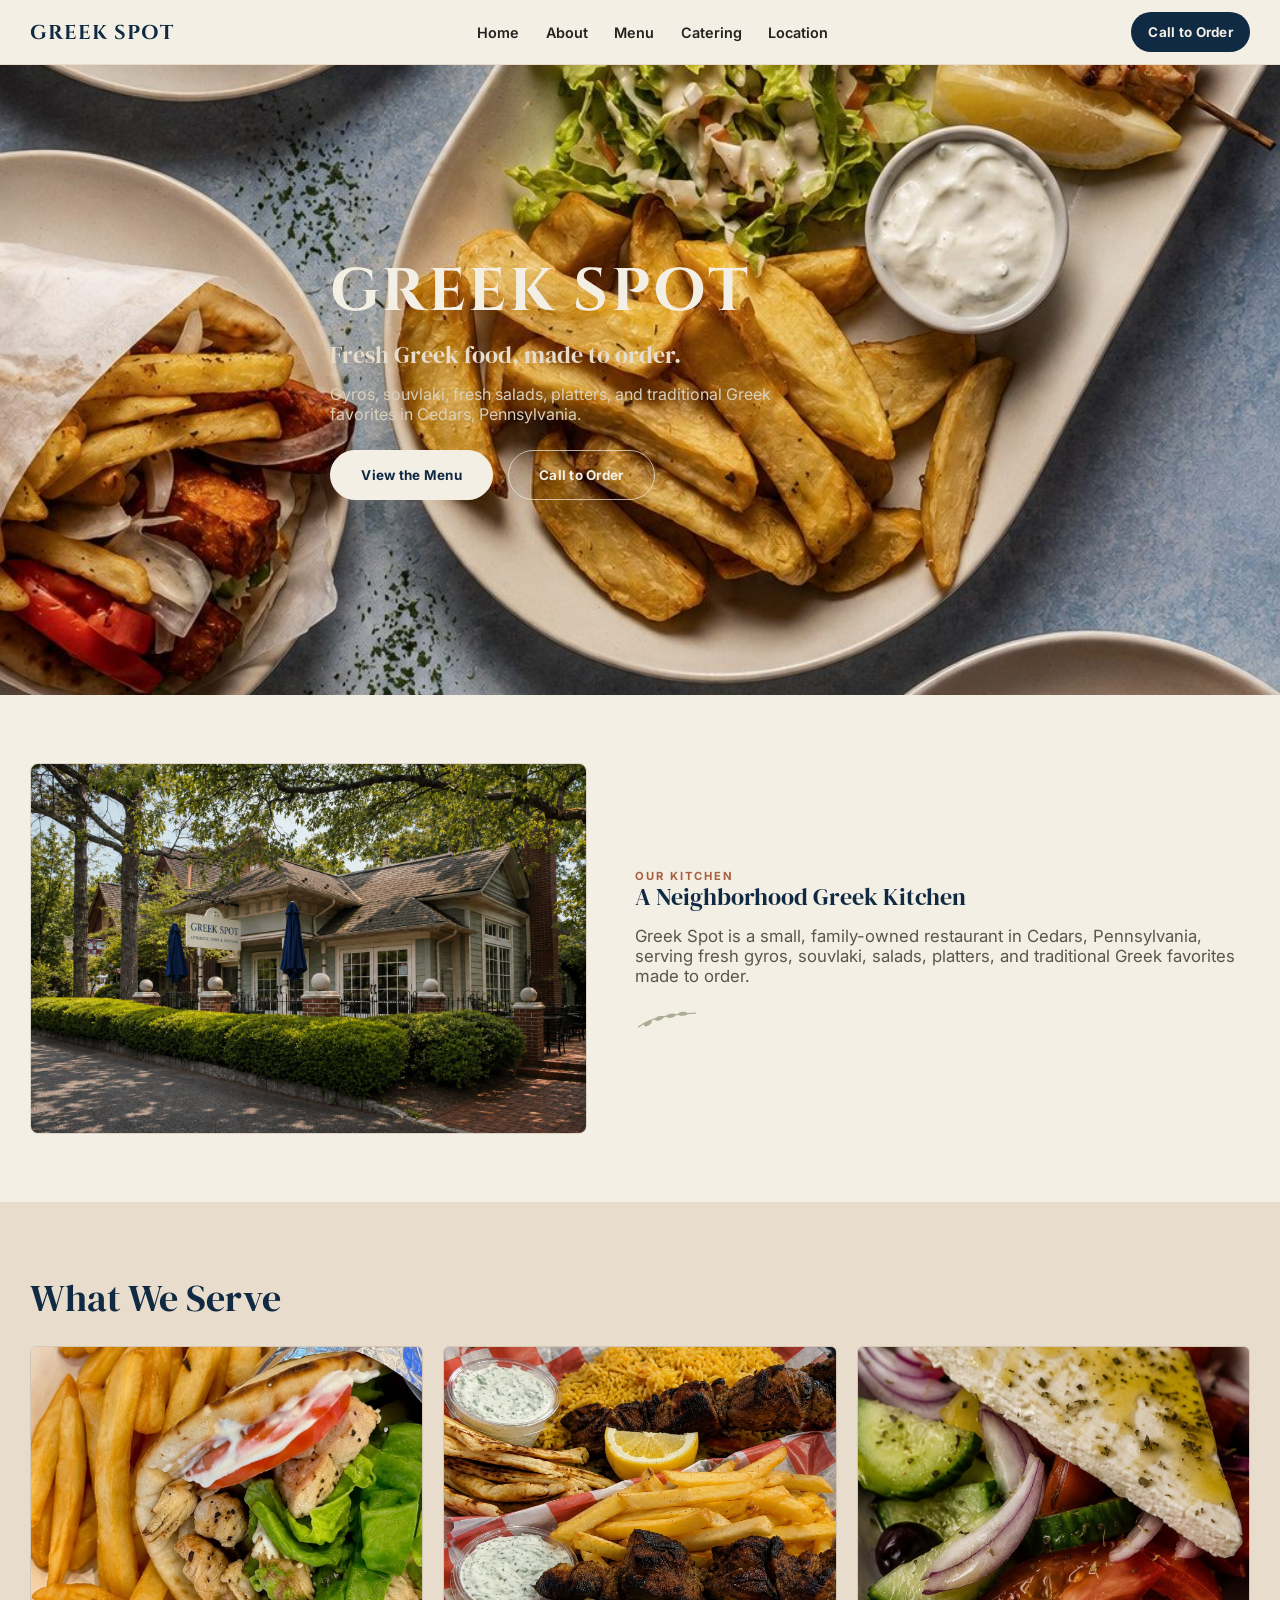
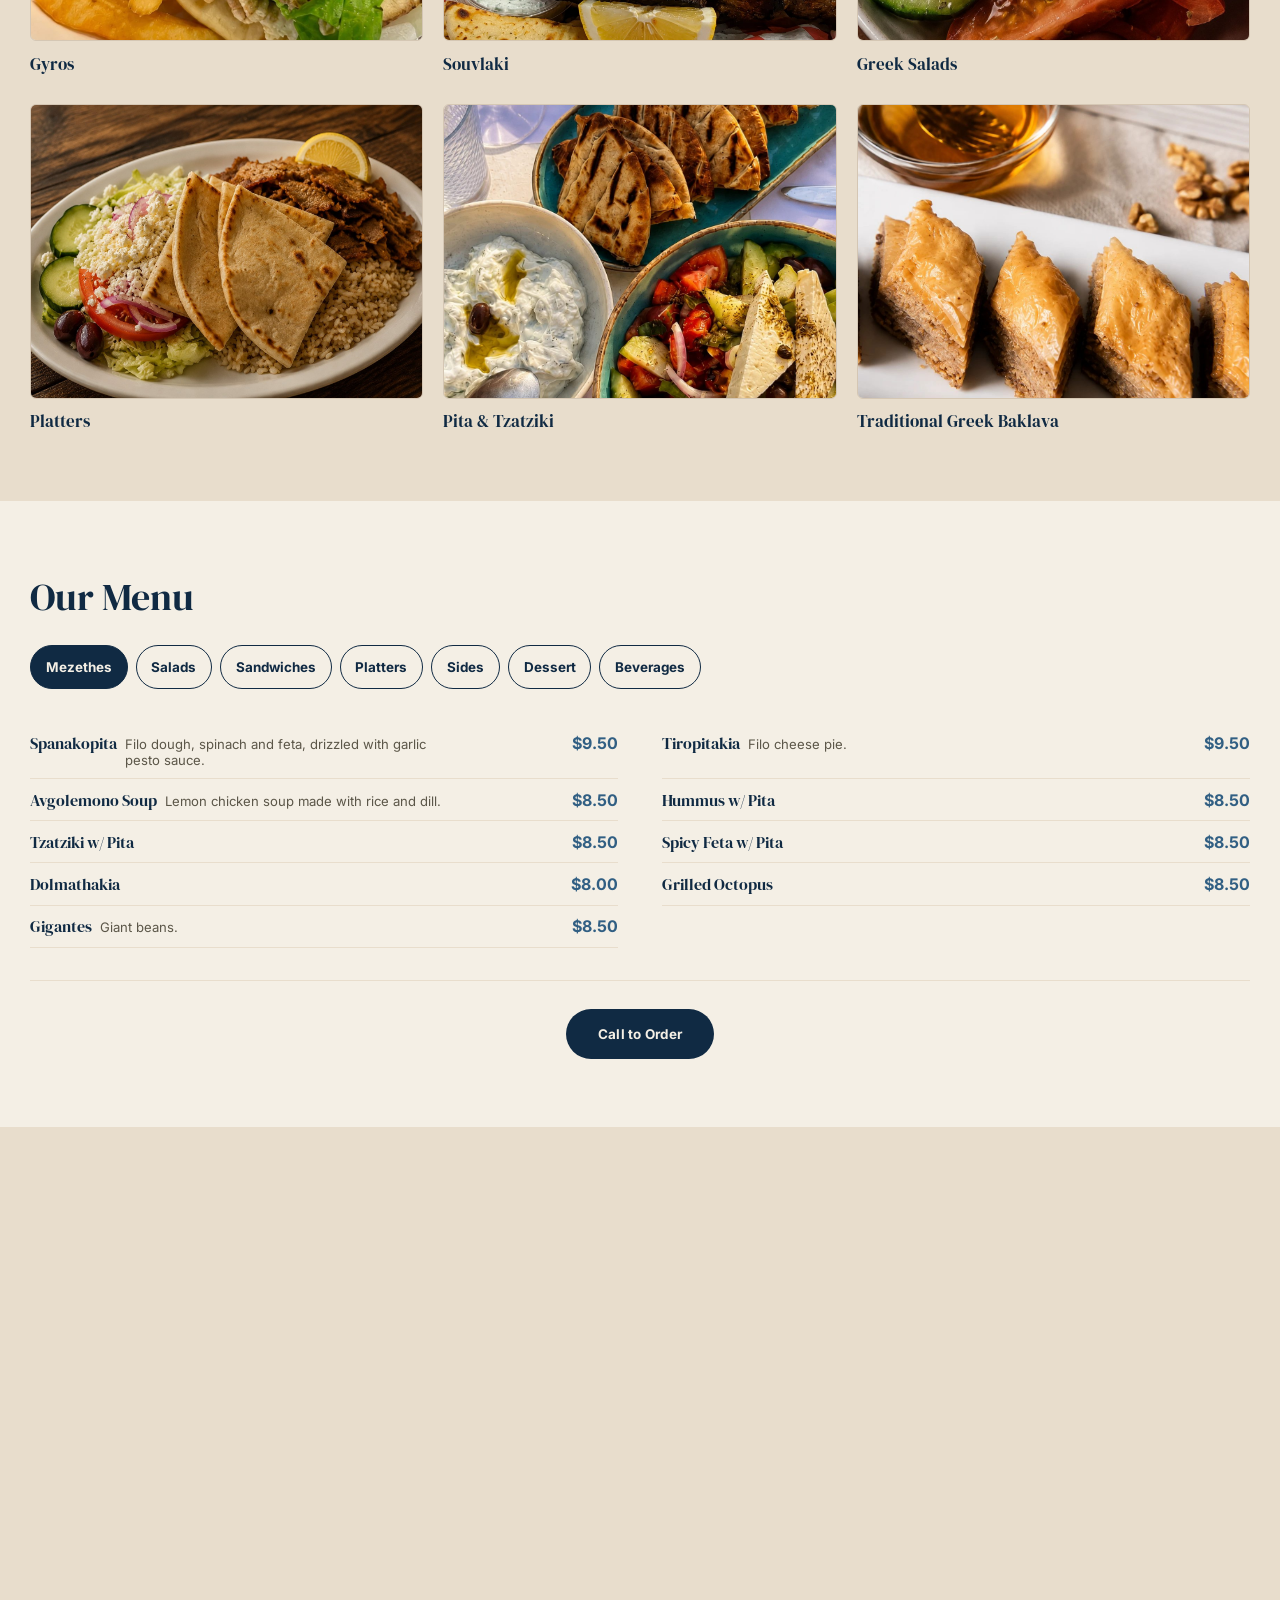
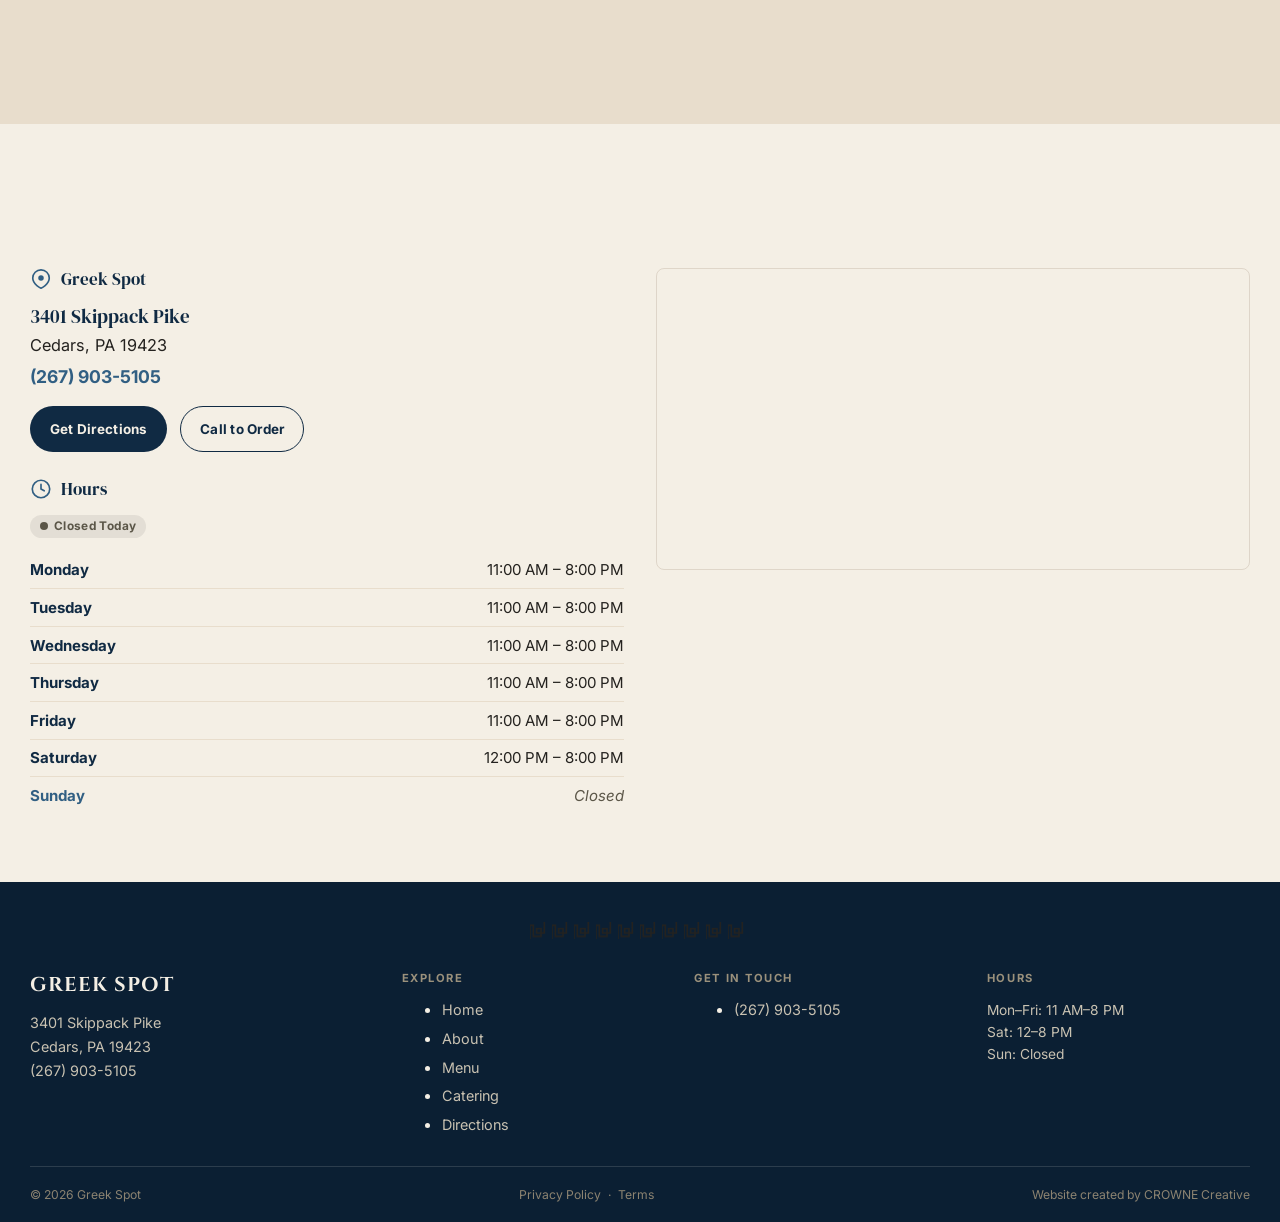
==== commit 00443619: "Add real Greek Spot photos: exterior, overhead spread, salad, platter Five new real photos were supp" ====
--- a/index.html
+++ b/index.html
@@ -127,7 +127,7 @@
        HERO
        ========================================================= -->
   <section class="hero" id="home">
-    <div class="hero__bg" role="img" aria-label="Golden phyllo pastry, an authentic Greek dish"></div>
+    <div class="hero__bg" role="img" aria-label="Overhead spread of gyro wraps, chicken souvlaki, fries, spanakopita and galaktoboureko"></div>
     <div class="page-container hero__inner">
       <h1 class="hero__title">Greek Spot</h1>
       <p class="hero__lede">Fresh Greek food, made to order.</p>
@@ -143,11 +143,16 @@
        ABOUT
        ========================================================= -->
   <section class="section section--ivory" id="about">
-    <div class="page-container about__inner reveal">
-      <span class="eyebrow">Our Kitchen</span>
-      <h2>A Neighborhood Greek Kitchen</h2>
-      <p>Greek Spot is a small, family-owned restaurant in Cedars, Pennsylvania, serving fresh gyros, souvlaki, salads, platters, and traditional Greek favorites made to order.</p>
-      <svg class="about__doodle" viewBox="0 0 100 40" aria-hidden="true"><use href="#icon-olive"/></svg>
+    <div class="page-container about__grid">
+      <div class="about__media reveal">
+        <img src="assets/img/restaurant-exterior.jpg" alt="The Greek Spot storefront in Cedars, Pennsylvania, with its sign reading Greek Spot, Authentic Gyro &amp; Souvlaki" loading="lazy" width="1536" height="1024">
+      </div>
+      <div class="about__content reveal">
+        <span class="eyebrow">Our Kitchen</span>
+        <h2>A Neighborhood Greek Kitchen</h2>
+        <p>Greek Spot is a small, family-owned restaurant in Cedars, Pennsylvania, serving fresh gyros, souvlaki, salads, platters, and traditional Greek favorites made to order.</p>
+        <svg class="about__doodle" viewBox="0 0 100 40" aria-hidden="true"><use href="#icon-olive"/></svg>
+      </div>
     </div>
   </section>
 
@@ -174,13 +179,13 @@
         </div>
         <div class="food-card reveal">
           <div class="food-card__frame">
-            <img src="assets/img/mezze-spread.jpg" alt="Greek salad with feta, tomato, cucumber and olives" loading="lazy" width="1122" height="1402">
+            <img src="assets/img/greek-salad-feta.jpg" alt="Greek salad with a block of feta, tomato, cucumber, red onion and kalamata olives" loading="lazy" width="1024" height="1536">
           </div>
           <p class="food-card__label">Greek Salads</p>
         </div>
         <div class="food-card reveal">
           <div class="food-card__frame">
-            <img src="assets/img/gyro-platter.jpg" alt="Greek platter with grilled meat, fries and Greek salad" loading="lazy" width="1122" height="1402">
+            <img src="assets/img/gyro-platter-meat.jpg" alt="Greek platter with sliced gyro meat, pita and seasoned rice" loading="lazy" width="1536" height="1024">
           </div>
           <p class="food-card__label">Platters</p>
         </div>
@@ -309,10 +314,7 @@
   <section class="section section--parchment" id="catering">
     <div class="page-container catering__grid">
       <div class="catering__media reveal">
-        <!-- Reuses the Souvlaki photo — the only unique photos available
-             are already used once each in "What We Serve"; see the
-             stylesheet header note. -->
-        <img src="assets/img/souvlaki-skewers.jpg" alt="Grilled chicken souvlaki platter with rice and pita, ready for catering" loading="lazy" width="1448" height="1086">
+        <img src="assets/img/souvlaki-plate.jpg" alt="Chicken souvlaki skewers with fries, salad and tzatziki, ready for catering" loading="lazy" width="1023" height="1537">
       </div>
       <div class="catering__content reveal">
         <span class="eyebrow">Catering</span>
--- a/css/style.css
+++ b/css/style.css
@@ -3,19 +3,19 @@
    Warm neighborhood Greek restaurant: ivory + parchment + deep
    navy, with olive and terracotta as small accents only.
 
-   IMAGE INVENTORY — every photo used exactly once on the homepage,
-   except catering, which intentionally reuses the Souvlaki photo
-   (explicitly permitted — see the comment on .catering__media):
-     assets/img/spanakopita.jpg          Hero background
+   IMAGE INVENTORY — every photo on the homepage is used exactly
+   once, no repeats:
+     assets/img/food-spread-overhead.jpg Hero background
+     assets/img/restaurant-exterior.jpg  About — storefront photo
      assets/img/gyro-wrap.jpg            What We Serve — Gyros
      assets/img/souvlaki-skewers.jpg     What We Serve — Souvlaki
-                                          (reused) Catering
-     assets/img/mezze-spread.jpg         What We Serve — Greek Salads
-     assets/img/gyro-platter.jpg         What We Serve — Platters
+     assets/img/greek-salad-feta.jpg     What We Serve — Greek Salads
+     assets/img/gyro-platter-meat.jpg    What We Serve — Platters
      assets/img/pita-tzatziki-salad.jpg  What We Serve — Pita & Tzatziki
      assets/img/baklava.jpg              What We Serve — Traditional Greek Baklava
-   About has no photo — every unique photo is already assigned
-   above; see README for why (no new photo set was received).
+     assets/img/souvlaki-plate.jpg       Catering
+   spanakopita.jpg, mezze-spread.jpg and gyro-platter.jpg remain in
+   assets/img/ unused, in case a future section needs them.
    ========================================================= */
 
 /* ---------- Reset / overflow safeguards ---------- */
@@ -232,7 +232,7 @@
 .hero__bg {
   position: absolute;
   inset: 0;
-  background: url("../assets/img/spanakopita.jpg") center / cover no-repeat;
+  background: url("../assets/img/food-spread-overhead.jpg") center / cover no-repeat;
   transform: scale(1);
 }
 @media (min-width: 860px) {
@@ -316,10 +316,20 @@
 .section--navy h2 { color: var(--ivory); }
 
 /* =========================================================
-   About — text-forward, no photo (see stylesheet header note)
-   ========================================================= */
-.about__inner { max-width: 640px; }
-.about__inner p { margin-top: 1rem; font-size: 1.05rem; color: var(--ink-soft); max-width: 56ch; }
+   About — warm editorial split, photo one side, text the other
+   ========================================================= */
+.about__grid { display: grid; gap: 2rem; align-items: center; }
+@media (min-width: 900px) { .about__grid { grid-template-columns: 0.95fr 1.05fr; gap: 3rem; } }
+.about__media { width: 100%; }
+.about__media img {
+  width: 100%;
+  aspect-ratio: 3 / 2;
+  object-fit: cover;
+  border-radius: var(--radius);
+  border: 1px solid rgba(114,81,60,0.16);
+}
+.about__content { max-width: 640px; }
+.about__content p { margin-top: 1rem; font-size: 1.05rem; color: var(--ink-soft); max-width: 56ch; }
 .about__doodle { width: 64px; height: auto; color: var(--olive); opacity: 0.55; margin-top: 1.4rem; }
 
 /* =========================================================
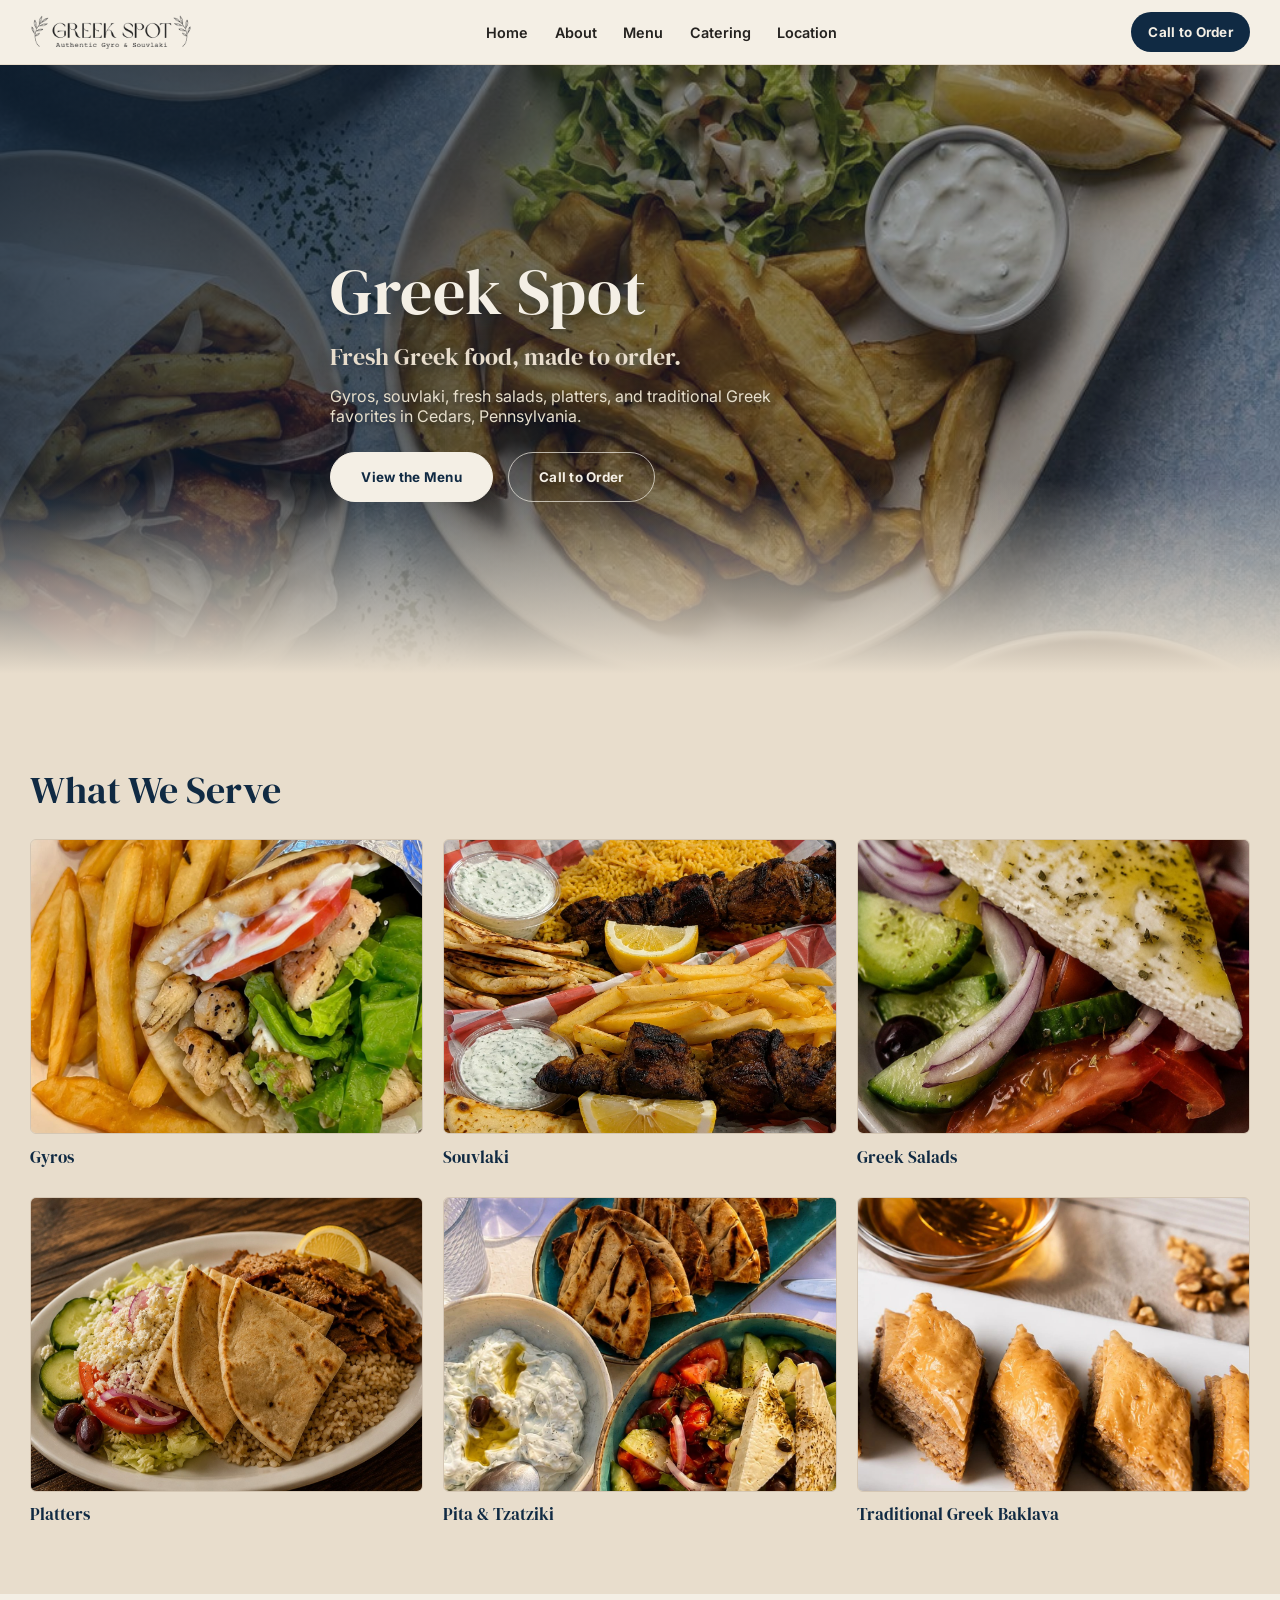
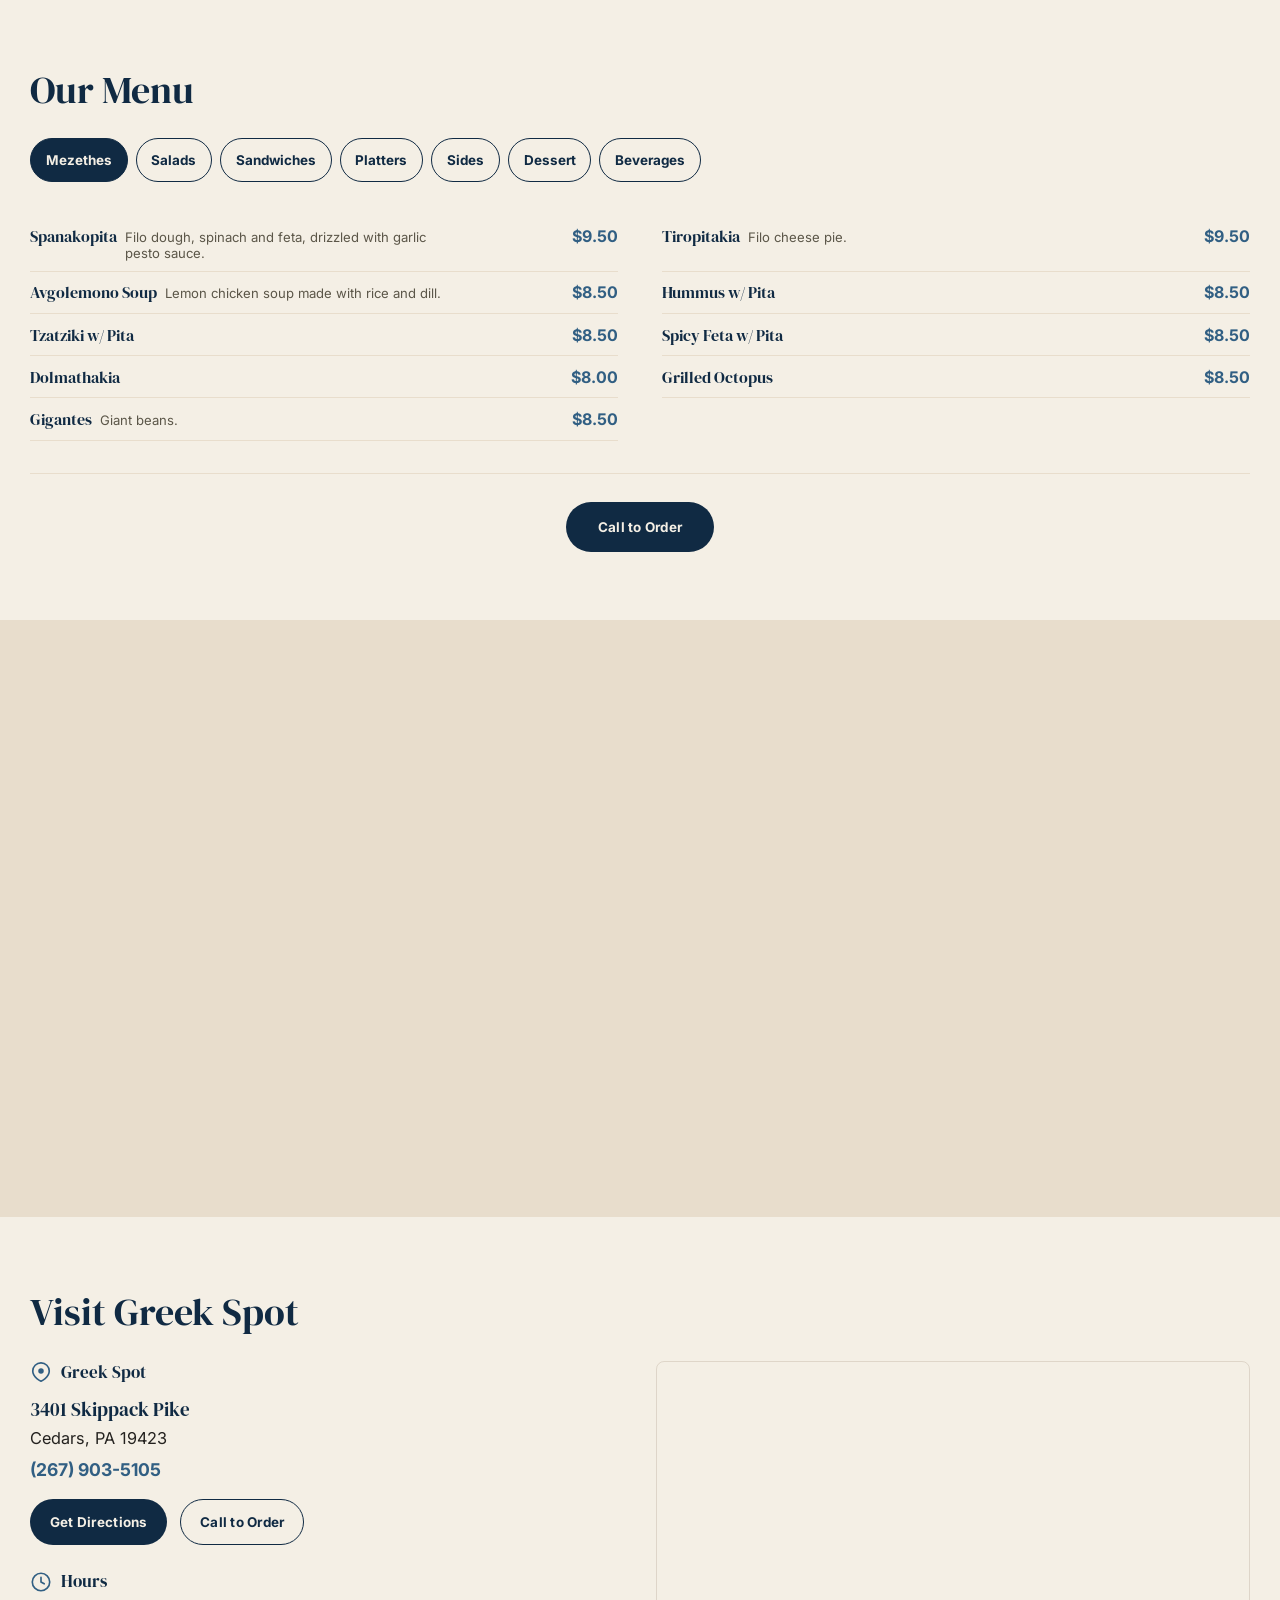
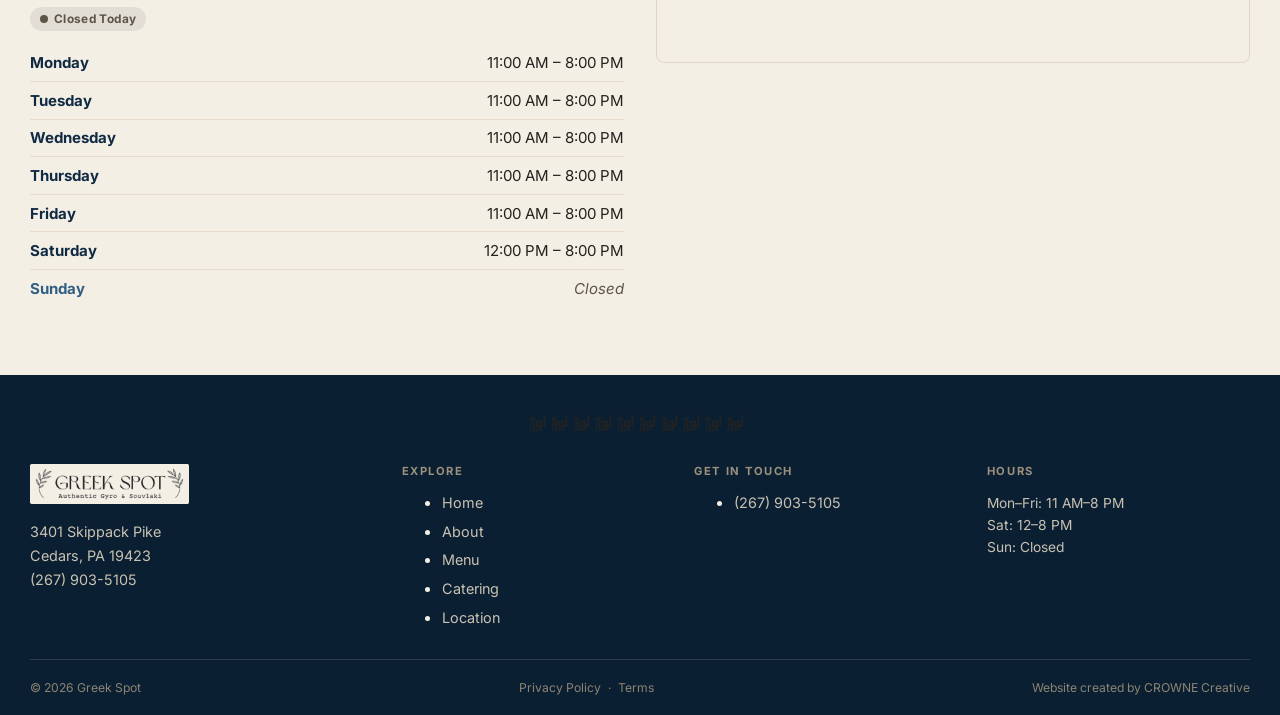
==== commit cab1f4e8: "Use the real Greek Spot logo site-wide, move About to its own page - Added the official uploaded Gre" ====
--- a/index.html
+++ b/index.html
@@ -11,6 +11,7 @@
 <meta property="og:type" content="restaurant.restaurant">
 <meta property="og:title" content="Greek Spot | Authentic Greek Food in Cedars, PA">
 <meta property="og:description" content="Gyros, souvlaki, Greek classics and Mediterranean favorites in Cedars, PA. Catering available. Call (267) 903-5105.">
+<meta property="og:image" content="assets/img/logo.png">
 <meta property="og:locale" content="en_US">
 
 <!-- Temporary favicon: simple navy monogram. Replace with the official
@@ -19,7 +20,7 @@
 
 <link rel="preconnect" href="https://fonts.googleapis.com">
 <link rel="preconnect" href="https://fonts.gstatic.com" crossorigin>
-<link href="https://fonts.googleapis.com/css2?family=Cinzel:wght@600;700&family=DM+Serif+Display&family=Inter:wght@400;500;600;700;800&display=swap" rel="stylesheet">
+<link href="https://fonts.googleapis.com/css2?family=DM+Serif+Display&family=Inter:wght@400;500;600;700;800&display=swap" rel="stylesheet">
 
 <link rel="stylesheet" href="css/style.css">
 
@@ -83,16 +84,18 @@
 </svg>
 
 <!-- =========================================================
-     HEADER — temporary text wordmark until the official Greek
-     Spot logo asset is supplied. No illustrated symbols.
+     HEADER — official Greek Spot logo asset (uploaded), used
+     as an image, never redrawn or retyped.
      ========================================================= -->
 <header class="site-header" id="site-header">
   <div class="page-container nav">
-    <a href="#home" class="wordmark" aria-label="Greek Spot, home">GREEK SPOT</a>
+    <a href="#home" class="wordmark" aria-label="Greek Spot, home">
+      <img src="assets/img/logo.png" alt="Greek Spot — Authentic Gyro &amp; Souvlaki" class="wordmark__logo">
+    </a>
 
     <nav class="nav__links" aria-label="Primary">
       <a href="#home">Home</a>
-      <a href="#about">About</a>
+      <a href="about.html">About</a>
       <a href="#serve">Menu</a>
       <a href="#catering">Catering</a>
       <a href="#visit">Location</a>
@@ -109,9 +112,12 @@
 </header>
 
 <div class="mobile-menu" id="mobile-menu">
+  <a href="#home" class="mobile-menu__brand" data-menu-link aria-label="Greek Spot, home">
+    <img src="assets/img/logo-on-plate.png" alt="Greek Spot — Authentic Gyro &amp; Souvlaki" class="mobile-menu__logo">
+  </a>
   <nav class="mobile-menu__links" aria-label="Mobile">
     <a href="#home" data-menu-link>Home</a>
-    <a href="#about" data-menu-link>About</a>
+    <a href="about.html" data-menu-link>About</a>
     <a href="#serve" data-menu-link>Menu</a>
     <a href="#catering" data-menu-link>Catering</a>
     <a href="#visit" data-menu-link>Location</a>
@@ -135,23 +141,6 @@
       <div class="hero__actions">
         <a href="#serve" class="btn btn--ivory btn--lg">View the Menu</a>
         <a href="tel:2679035105" class="btn btn--outline-light btn--lg">Call to Order</a>
-      </div>
-    </div>
-  </section>
-
-  <!-- =========================================================
-       ABOUT
-       ========================================================= -->
-  <section class="section section--ivory" id="about">
-    <div class="page-container about__grid">
-      <div class="about__media reveal">
-        <img src="assets/img/restaurant-exterior.jpg" alt="The Greek Spot storefront in Cedars, Pennsylvania, with its sign reading Greek Spot, Authentic Gyro &amp; Souvlaki" loading="lazy" width="1536" height="1024">
-      </div>
-      <div class="about__content reveal">
-        <span class="eyebrow">Our Kitchen</span>
-        <h2>A Neighborhood Greek Kitchen</h2>
-        <p>Greek Spot is a small, family-owned restaurant in Cedars, Pennsylvania, serving fresh gyros, souvlaki, salads, platters, and traditional Greek favorites made to order.</p>
-        <svg class="about__doodle" viewBox="0 0 100 40" aria-hidden="true"><use href="#icon-olive"/></svg>
       </div>
     </div>
   </section>
@@ -396,7 +385,9 @@
   </div>
   <div class="page-container footer__grid">
     <div class="footer__brand">
-      <a href="#home" class="wordmark">GREEK SPOT</a>
+      <a href="#home" aria-label="Greek Spot, home">
+        <img src="assets/img/logo-on-plate.png" alt="Greek Spot — Authentic Gyro &amp; Souvlaki" class="footer__logo">
+      </a>
       <address>
         3401 Skippack Pike<br>
         Cedars, PA 19423<br>
@@ -408,10 +399,10 @@
       <h4>Explore</h4>
       <ul>
         <li><a href="#home">Home</a></li>
-        <li><a href="#about">About</a></li>
+        <li><a href="about.html">About</a></li>
         <li><a href="#serve">Menu</a></li>
         <li><a href="#catering">Catering</a></li>
-        <li><a href="https://www.google.com/maps/dir/?api=1&destination=3401+Skippack+Pike%2C+Cedars%2C+PA+19423" target="_blank" rel="noopener">Directions</a></li>
+        <li><a href="#visit">Location</a></li>
       </ul>
     </div>
 
--- a/css/style.css
+++ b/css/style.css
@@ -3,10 +3,18 @@
    Warm neighborhood Greek restaurant: ivory + parchment + deep
    navy, with olive and terracotta as small accents only.
 
+   LOGO — the official uploaded Greek Spot logo asset, used as an
+   image everywhere (never retyped/redrawn):
+     assets/img/logo.png           transparent-background logo,
+                                    used on light backgrounds
+                                    (header, About, legal pages)
+     assets/img/logo-on-plate.png  the same logo on a small ivory
+                                    plate, used on navy backgrounds
+                                    (footer, mobile nav drawer)
+
    IMAGE INVENTORY — every photo on the homepage is used exactly
    once, no repeats:
      assets/img/food-spread-overhead.jpg Hero background
-     assets/img/restaurant-exterior.jpg  About — storefront photo
      assets/img/gyro-wrap.jpg            What We Serve — Gyros
      assets/img/souvlaki-skewers.jpg     What We Serve — Souvlaki
      assets/img/greek-salad-feta.jpg     What We Serve — Greek Salads
@@ -14,6 +22,8 @@
      assets/img/pita-tzatziki-salad.jpg  What We Serve — Pita & Tzatziki
      assets/img/baklava.jpg              What We Serve — Traditional Greek Baklava
      assets/img/souvlaki-plate.jpg       Catering
+   assets/img/restaurant-exterior.jpg is used on the About page
+   (about.html), not the homepage.
    spanakopita.jpg, mezze-spread.jpg and gyro-platter.jpg remain in
    assets/img/ unused, in case a future section needs them.
    ========================================================= */
@@ -56,9 +66,6 @@
 
   --font-head: 'DM Serif Display', Georgia, serif;
   --font-body: 'Inter', -apple-system, BlinkMacSystemFont, sans-serif;
-  /* Elegant serif for the "Greek Spot" name specifically — real,
-     legible letters, no fake Greek-alphabet characters. */
-  --font-brand: 'Cinzel', 'DM Serif Display', Georgia, serif;
 
   --gap-mobile: 48px;
   --gap-desktop: 68px;
@@ -171,14 +178,9 @@
   padding-block: 0.75rem;
   gap: 1rem;
 }
-.wordmark {
-  font-family: var(--font-brand);
-  font-weight: 700;
-  font-size: clamp(1.02rem, 1.7vw, 1.25rem);
-  letter-spacing: 0.05em;
-  color: var(--navy);
-  white-space: nowrap;
-}
+.wordmark { display: inline-flex; align-items: center; flex-shrink: 0; }
+.wordmark__logo { height: 30px; width: auto; display: block; }
+@media (min-width: 640px) { .wordmark__logo { height: 36px; } }
 .nav__links { display: none; align-items: center; gap: 1.65rem; font-weight: 600; font-size: 0.9rem; }
 .nav__links a { color: var(--charcoal); transition: color 0.18s var(--ease); }
 .nav__links a:hover { color: var(--terracotta); }
@@ -209,6 +211,8 @@
   overflow-y: auto;
 }
 .mobile-menu.is-open { transform: translateY(0); }
+.mobile-menu__brand { display: inline-block; margin-bottom: 2rem; }
+.mobile-menu__logo { height: 34px; width: auto; display: block; }
 .mobile-menu__links { display: flex; flex-direction: column; gap: 1.3rem; font-family: var(--font-head); font-size: 1.8rem; }
 .mobile-menu__links a { color: var(--ivory); }
 .mobile-menu__links a:hover { color: var(--terracotta); }
@@ -232,8 +236,10 @@
 .hero__bg {
   position: absolute;
   inset: 0;
+  z-index: 0;
   background: url("../assets/img/food-spread-overhead.jpg") center / cover no-repeat;
   transform: scale(1);
+  filter: brightness(0.94);
 }
 @media (min-width: 860px) {
   .hero__bg { animation: hero-settle 9s var(--ease) forwards; }
@@ -250,24 +256,37 @@
   content: "";
   position: absolute;
   inset: 0;
+  z-index: 1;
   background: linear-gradient(100deg, rgba(11,31,51,0.80) 0%, rgba(11,31,51,0.5) 45%, rgba(11,31,51,0.22) 100%);
+}
+/* Bottom fade — dissolves the photo into the flat color of the
+   section that follows (What We Serve, --parchment), so there is
+   no hard edge or seam at the bottom of the hero. */
+.hero::after {
+  content: "";
+  position: absolute;
+  left: 0; right: 0; bottom: 0;
+  z-index: 2;
+  height: 34%;
+  background: linear-gradient(to bottom, rgba(232,221,204,0) 0%, var(--parchment) 90%);
+  pointer-events: none;
 }
 .hero__inner {
   position: relative;
-  z-index: 1;
+  z-index: 3;
   padding-block: 3rem;
   max-width: 620px;
   text-align: left;
 }
 
 .hero__title {
-  font-family: var(--font-brand);
-  font-weight: 700;
-  text-transform: uppercase;
-  letter-spacing: 0.04em;
-  font-size: clamp(2.1rem, 7.5vw, 3.75rem);
+  font-family: var(--font-head);
+  font-weight: 400;
+  letter-spacing: 0.01em;
+  font-size: clamp(2.3rem, 8vw, 4rem);
   color: var(--ivory);
   line-height: 1.05;
+  text-shadow: 0 3px 16px rgba(11,31,51,0.6);
   opacity: 0;
   animation: fade-up 0.7s var(--ease) 0.05s forwards;
 }
@@ -276,6 +295,7 @@
   font-family: var(--font-head);
   font-size: clamp(1.15rem, 2.4vw, 1.5rem);
   color: var(--parchment);
+  text-shadow: 0 2px 12px rgba(11,31,51,0.65);
   opacity: 0;
   animation: fade-up 0.7s var(--ease) 0.18s forwards;
 }
@@ -283,7 +303,8 @@
   margin-top: 0.85rem;
   max-width: 46ch;
   font-size: 1rem;
-  color: #D9CFBB;
+  color: #E7DFCC;
+  text-shadow: 0 2px 10px rgba(11,31,51,0.65);
   opacity: 0;
   animation: fade-up 0.7s var(--ease) 0.3s forwards;
 }
@@ -316,21 +337,20 @@
 .section--navy h2 { color: var(--ivory); }
 
 /* =========================================================
-   About — warm editorial split, photo one side, text the other
-   ========================================================= */
-.about__grid { display: grid; gap: 2rem; align-items: center; }
-@media (min-width: 900px) { .about__grid { grid-template-columns: 0.95fr 1.05fr; gap: 3rem; } }
-.about__media { width: 100%; }
-.about__media img {
+   About page (about.html) — minimal, warm, image-led
+   ========================================================= */
+.about-page__inner { max-width: 720px; }
+.about-page__inner h1 { font-size: clamp(1.9rem, 4.2vw, 2.6rem); }
+.about-page__media { margin-top: 1.9rem; }
+.about-page__media img {
   width: 100%;
   aspect-ratio: 3 / 2;
   object-fit: cover;
   border-radius: var(--radius);
   border: 1px solid rgba(114,81,60,0.16);
 }
-.about__content { max-width: 640px; }
-.about__content p { margin-top: 1rem; font-size: 1.05rem; color: var(--ink-soft); max-width: 56ch; }
-.about__doodle { width: 64px; height: auto; color: var(--olive); opacity: 0.55; margin-top: 1.4rem; }
+.about-page__lede { margin-top: 1.6rem; font-size: 1.1rem; color: var(--ink-soft); max-width: 60ch; }
+.about-page__actions { display: flex; flex-wrap: wrap; gap: 1rem; margin-top: 1.9rem; }
 
 /* =========================================================
    What We Serve — editorial photo grid
@@ -495,8 +515,8 @@
 .footer__key { width: 100%; max-width: 220px; margin: 0 auto 2rem; color: rgba(244,239,229,0.28); }
 .footer__grid { display: grid; gap: 1.85rem; }
 @media (min-width: 760px) { .footer__grid { grid-template-columns: 1.3fr 1fr 1fr 1fr; } }
-.footer__brand .wordmark { color: var(--ivory); }
-.footer__brand address { margin-top: 0.8rem; font-style: normal; line-height: 1.65; font-size: 0.9rem; color: #C9C2B2; }
+.footer__logo { height: 40px; width: auto; display: block; }
+.footer__brand address { margin-top: 1rem; font-style: normal; line-height: 1.65; font-size: 0.9rem; color: #C9C2B2; }
 .footer__brand address a:hover { color: var(--terracotta); }
 .footer__col h4 { font-size: 0.7rem; letter-spacing: 0.14em; text-transform: uppercase; color: #9B917C; margin-bottom: 0.85rem; }
 .footer__col ul { display: flex; flex-direction: column; gap: 0.55rem; }
